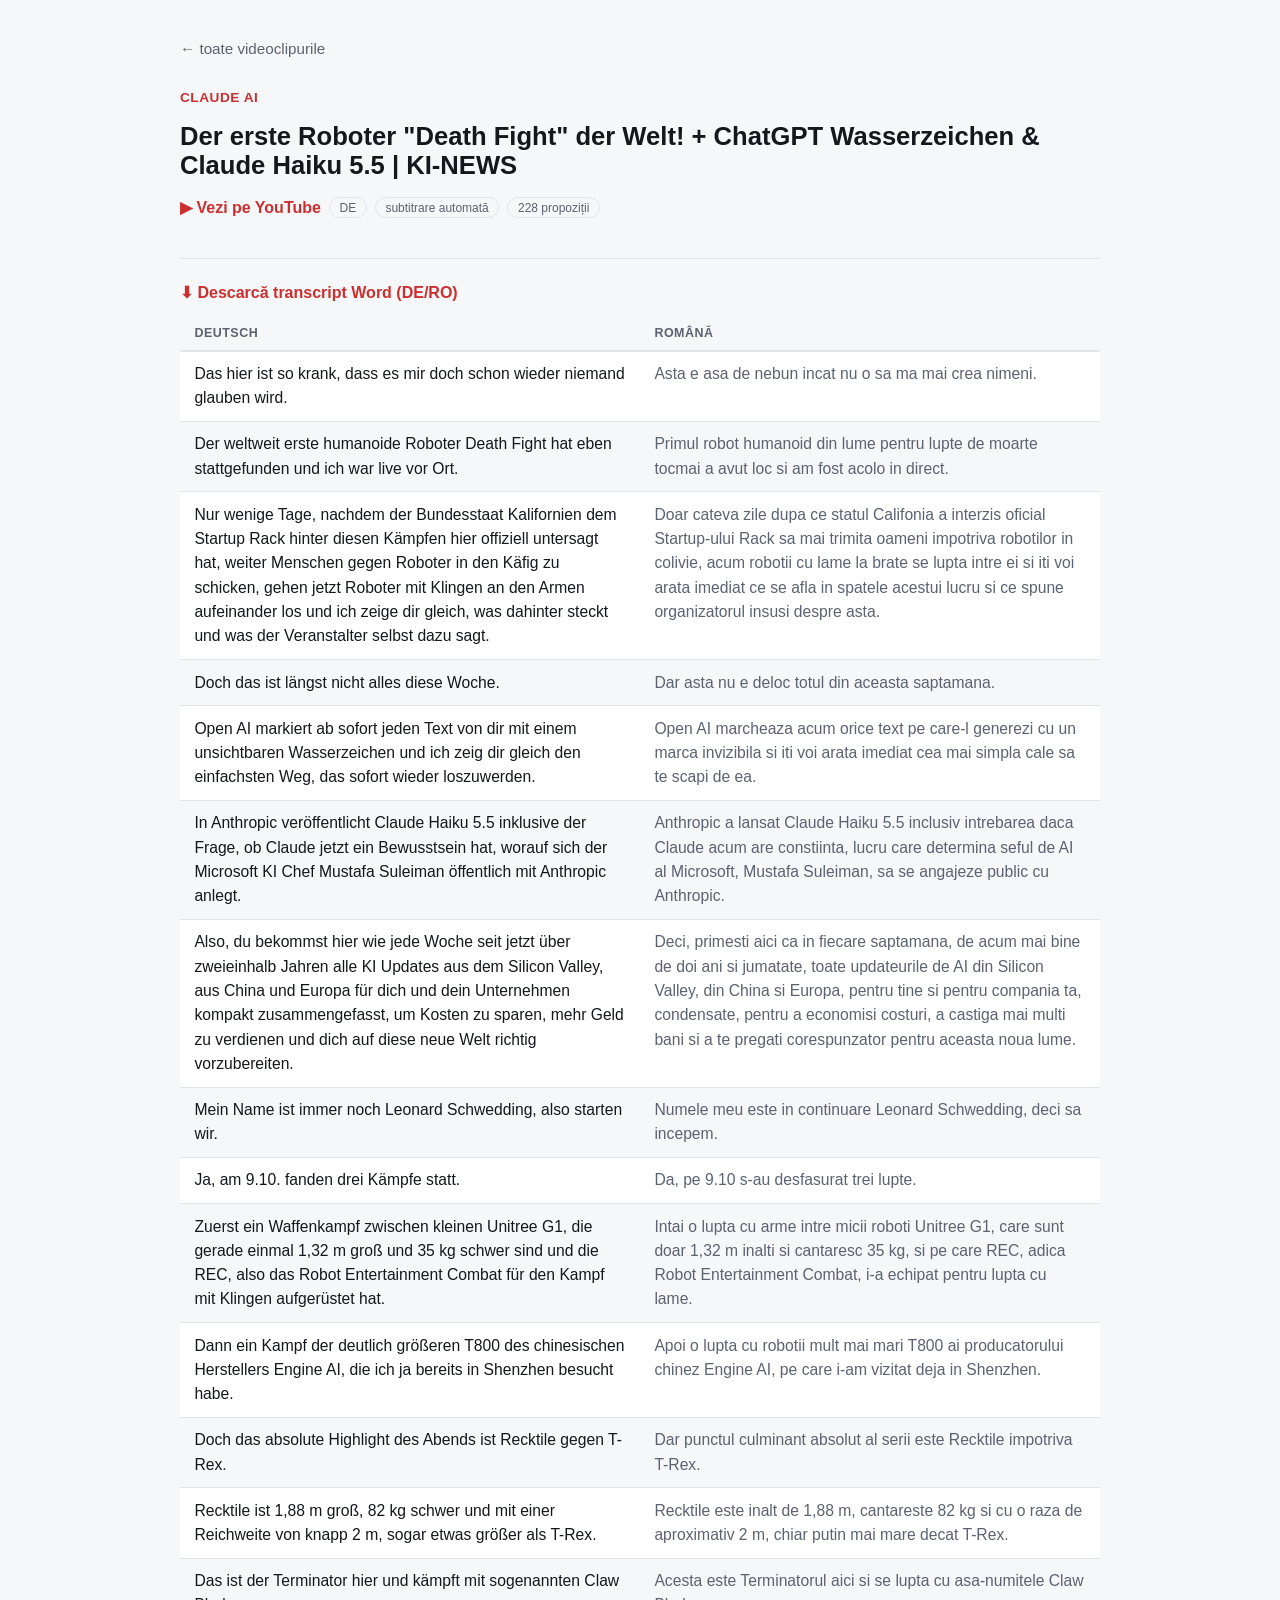
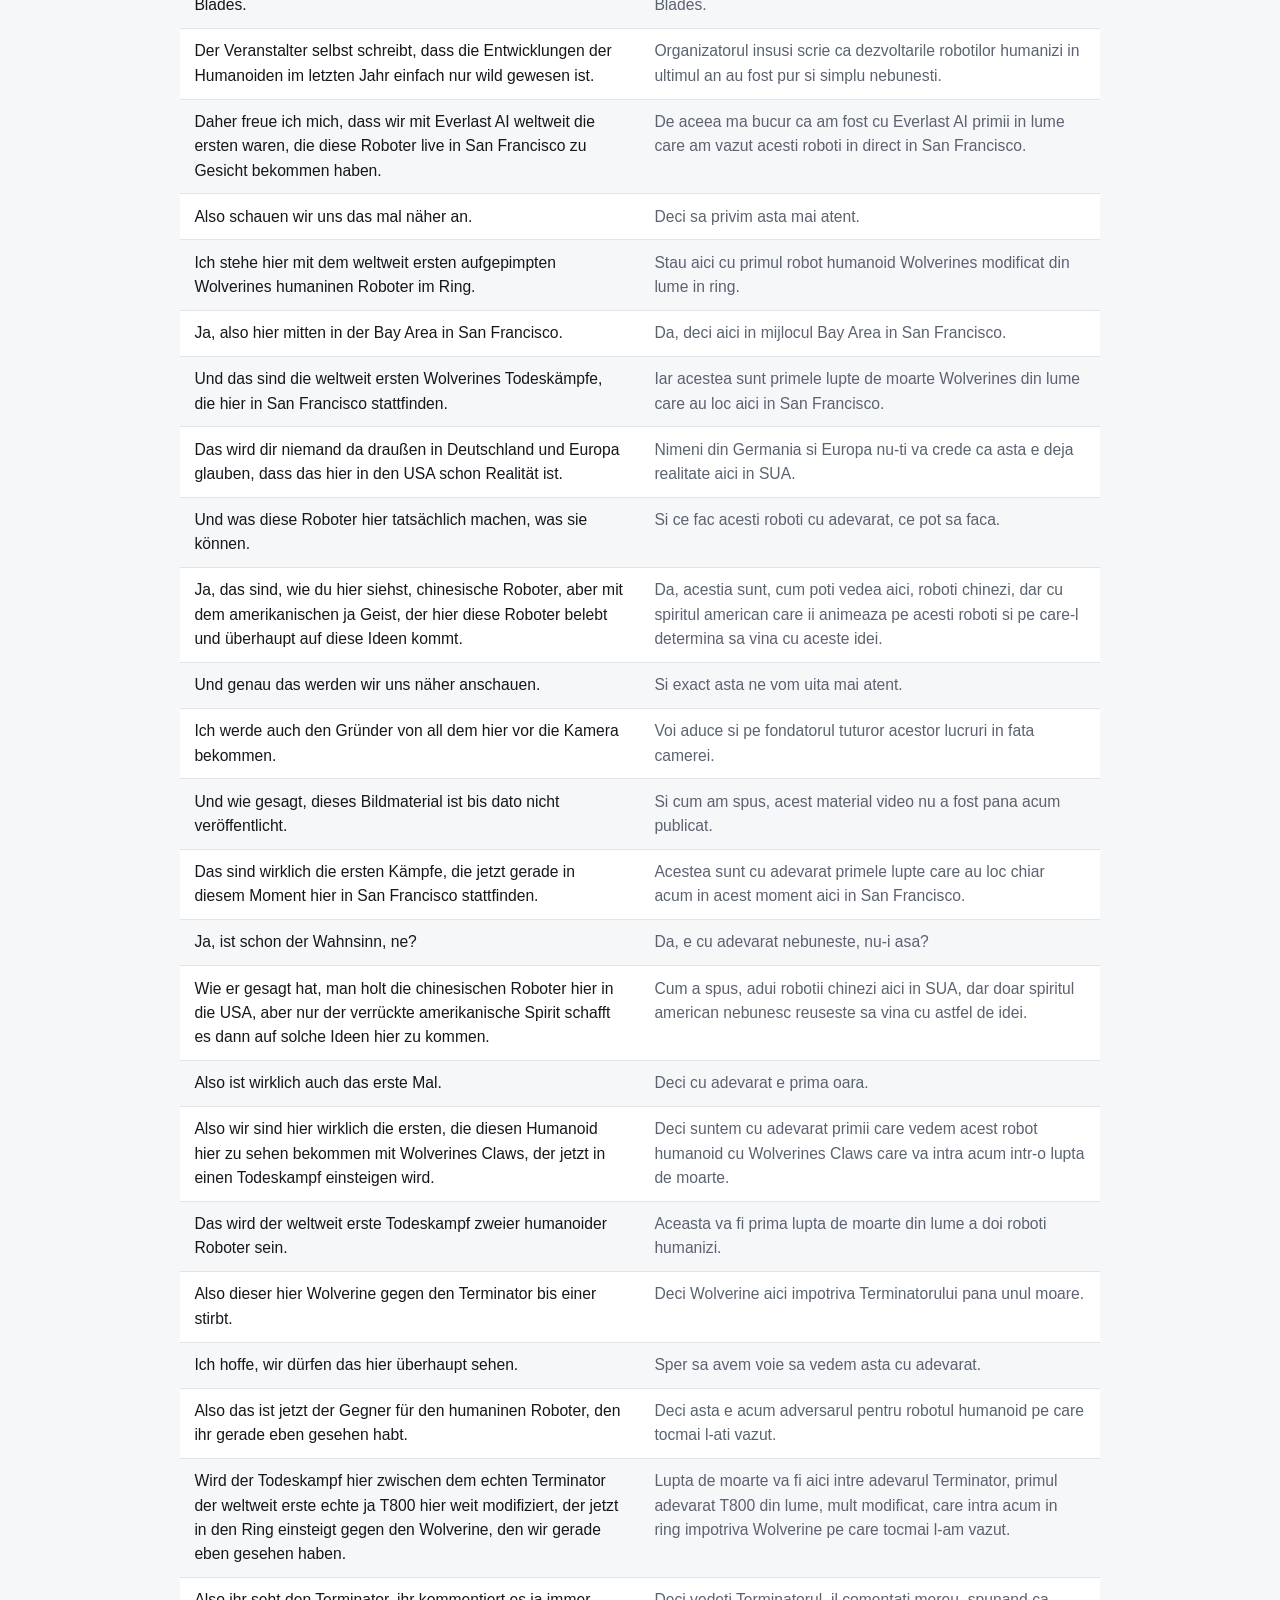
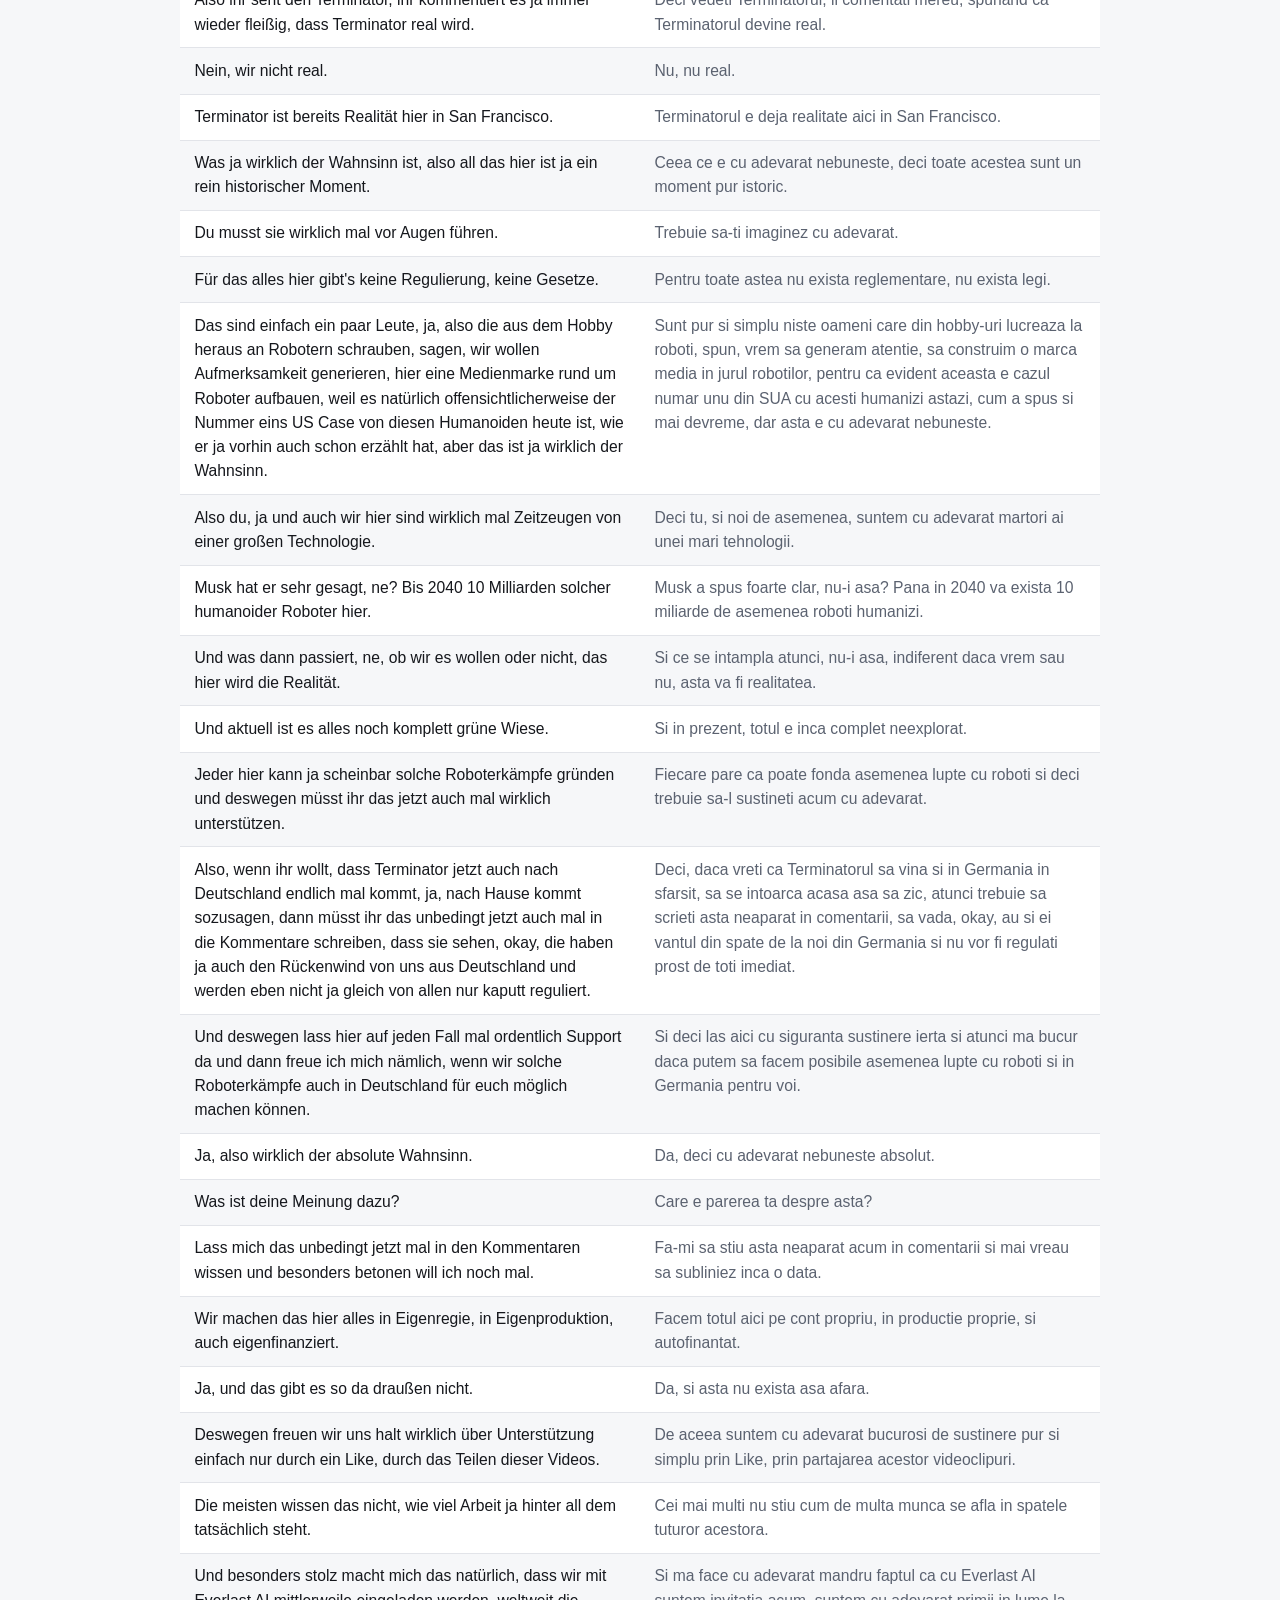
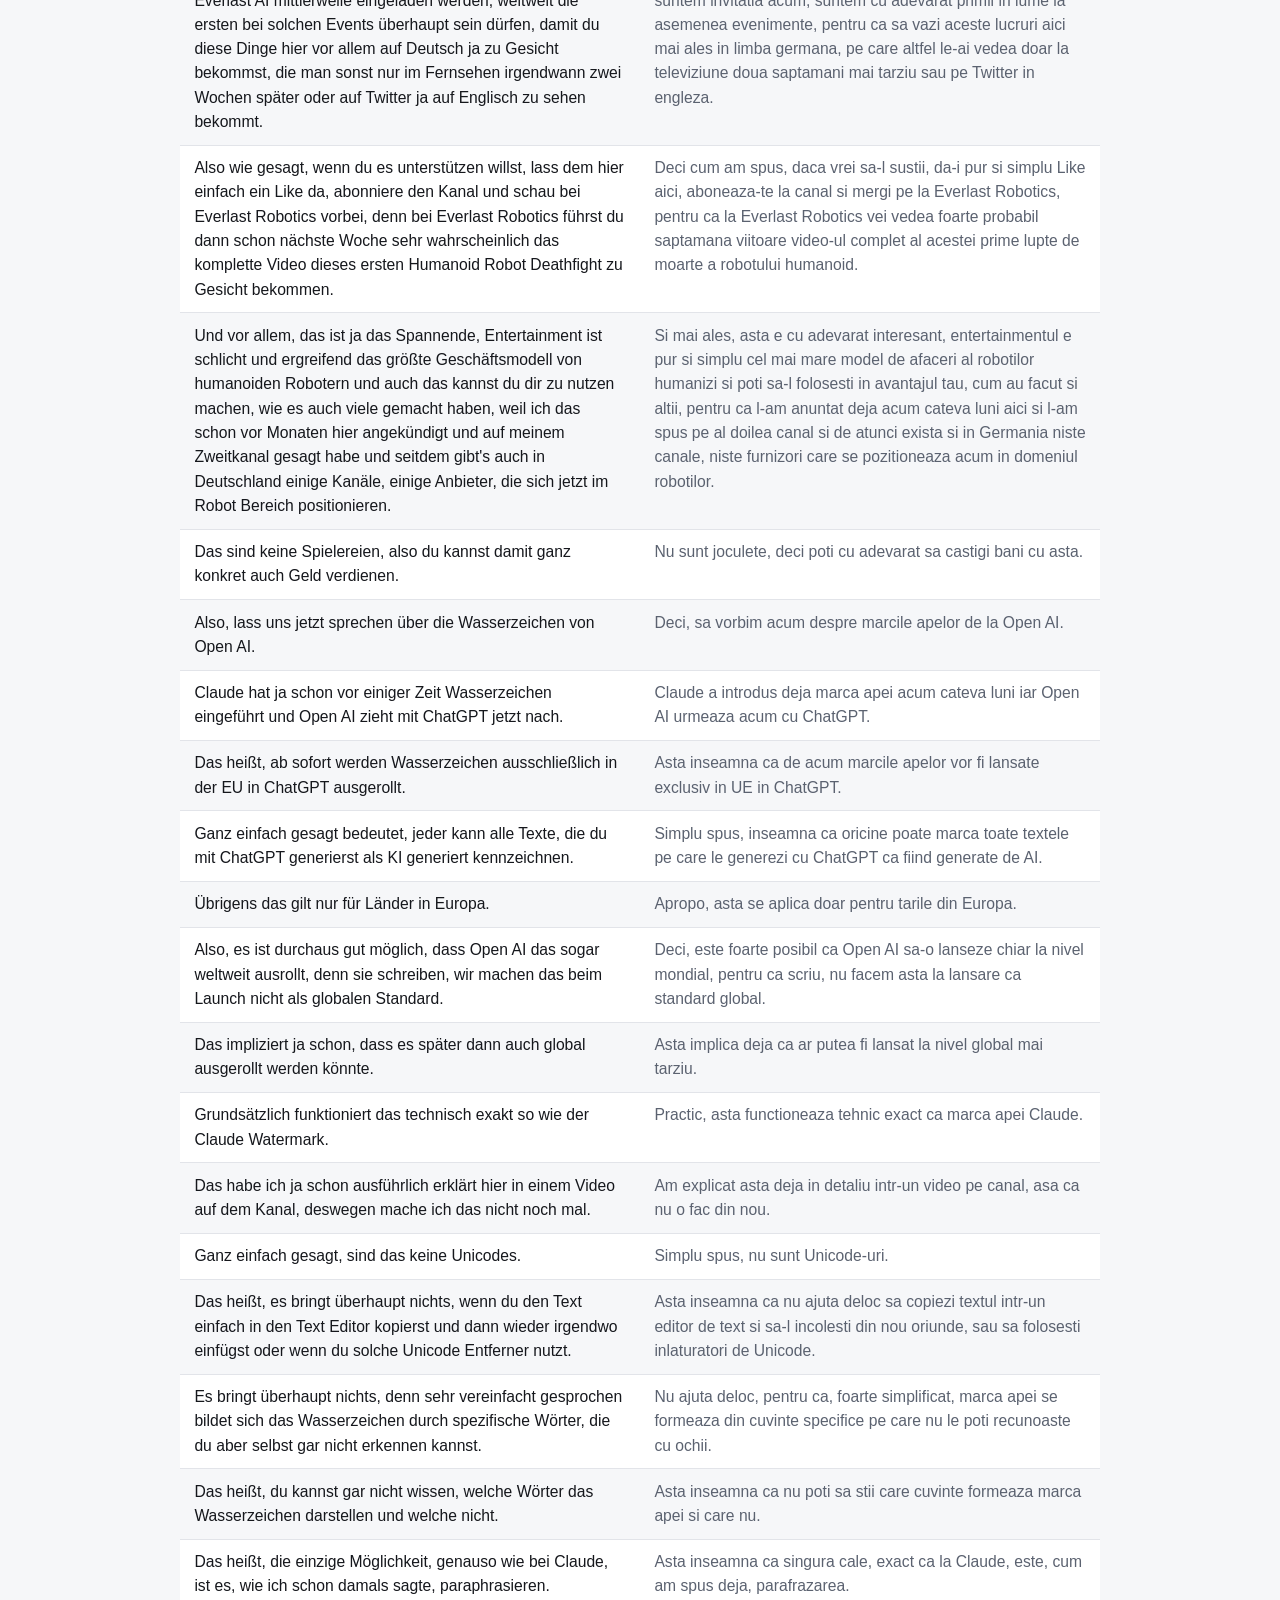
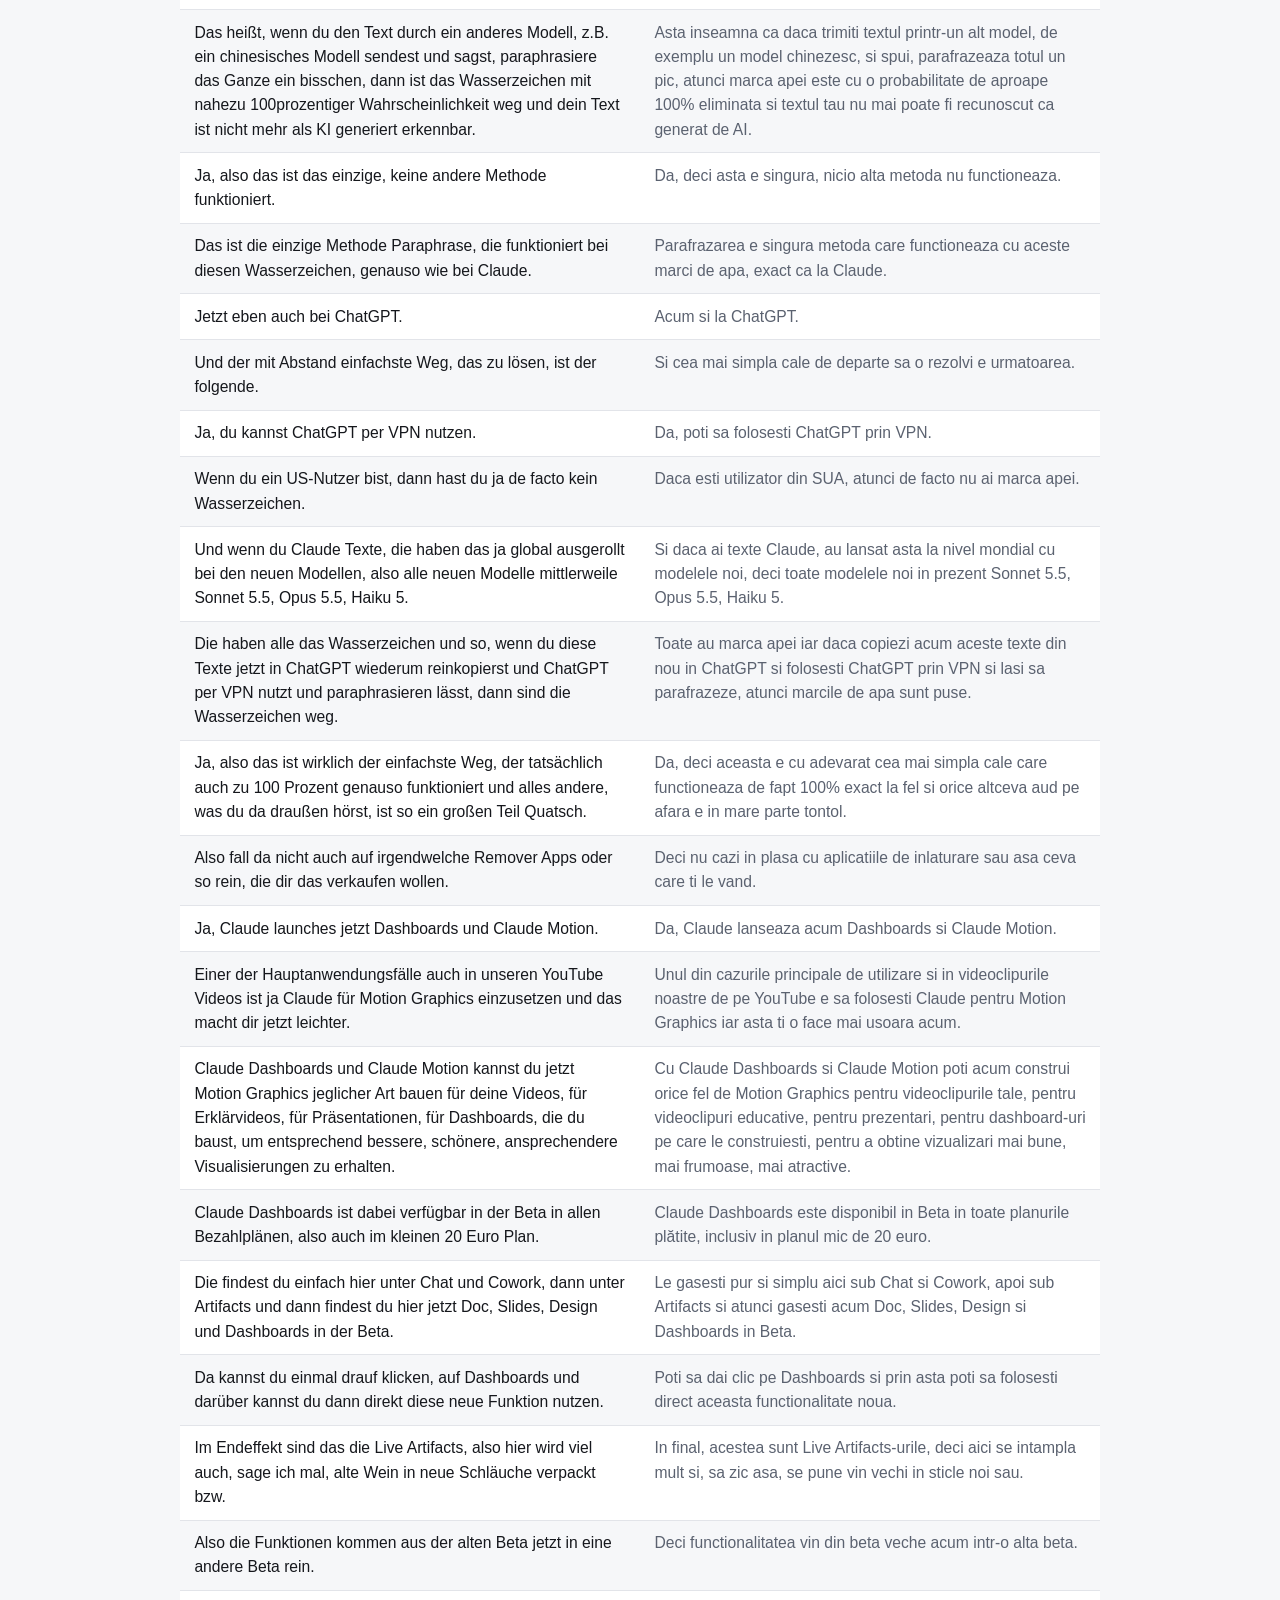
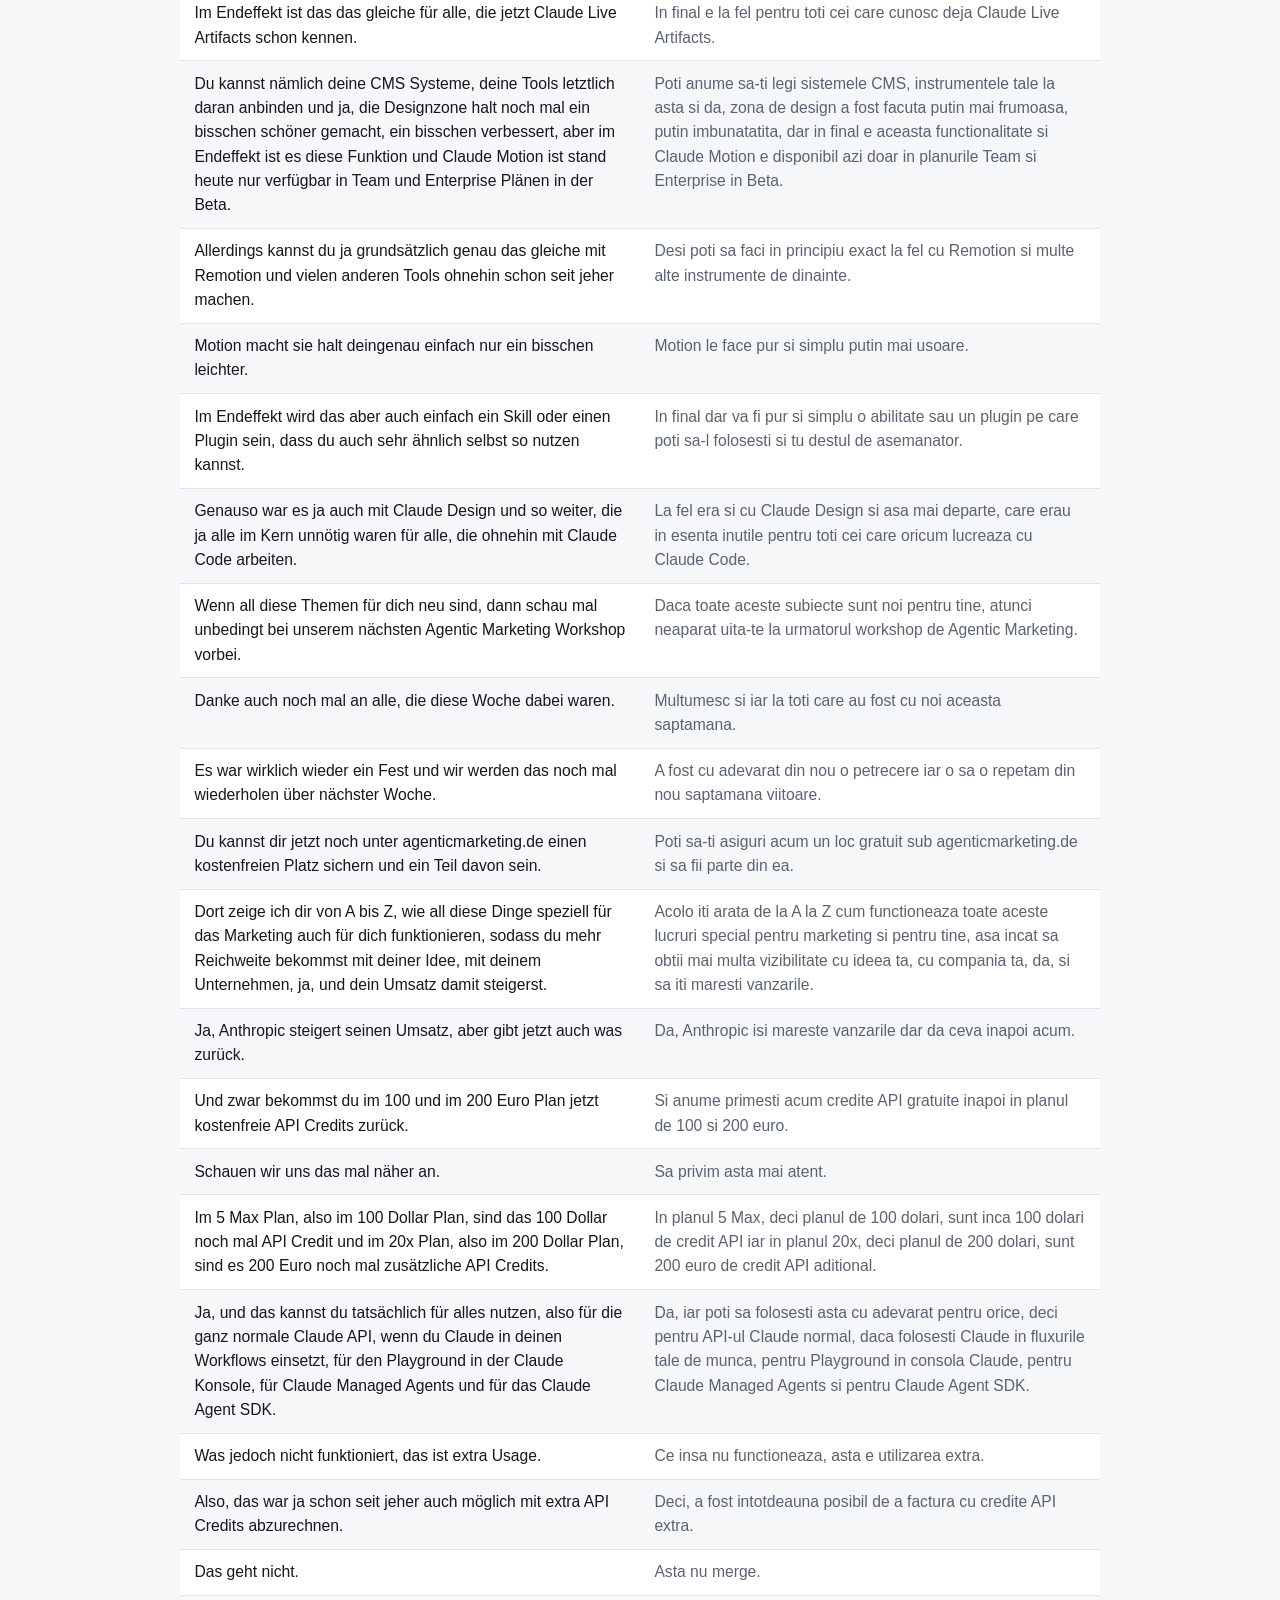
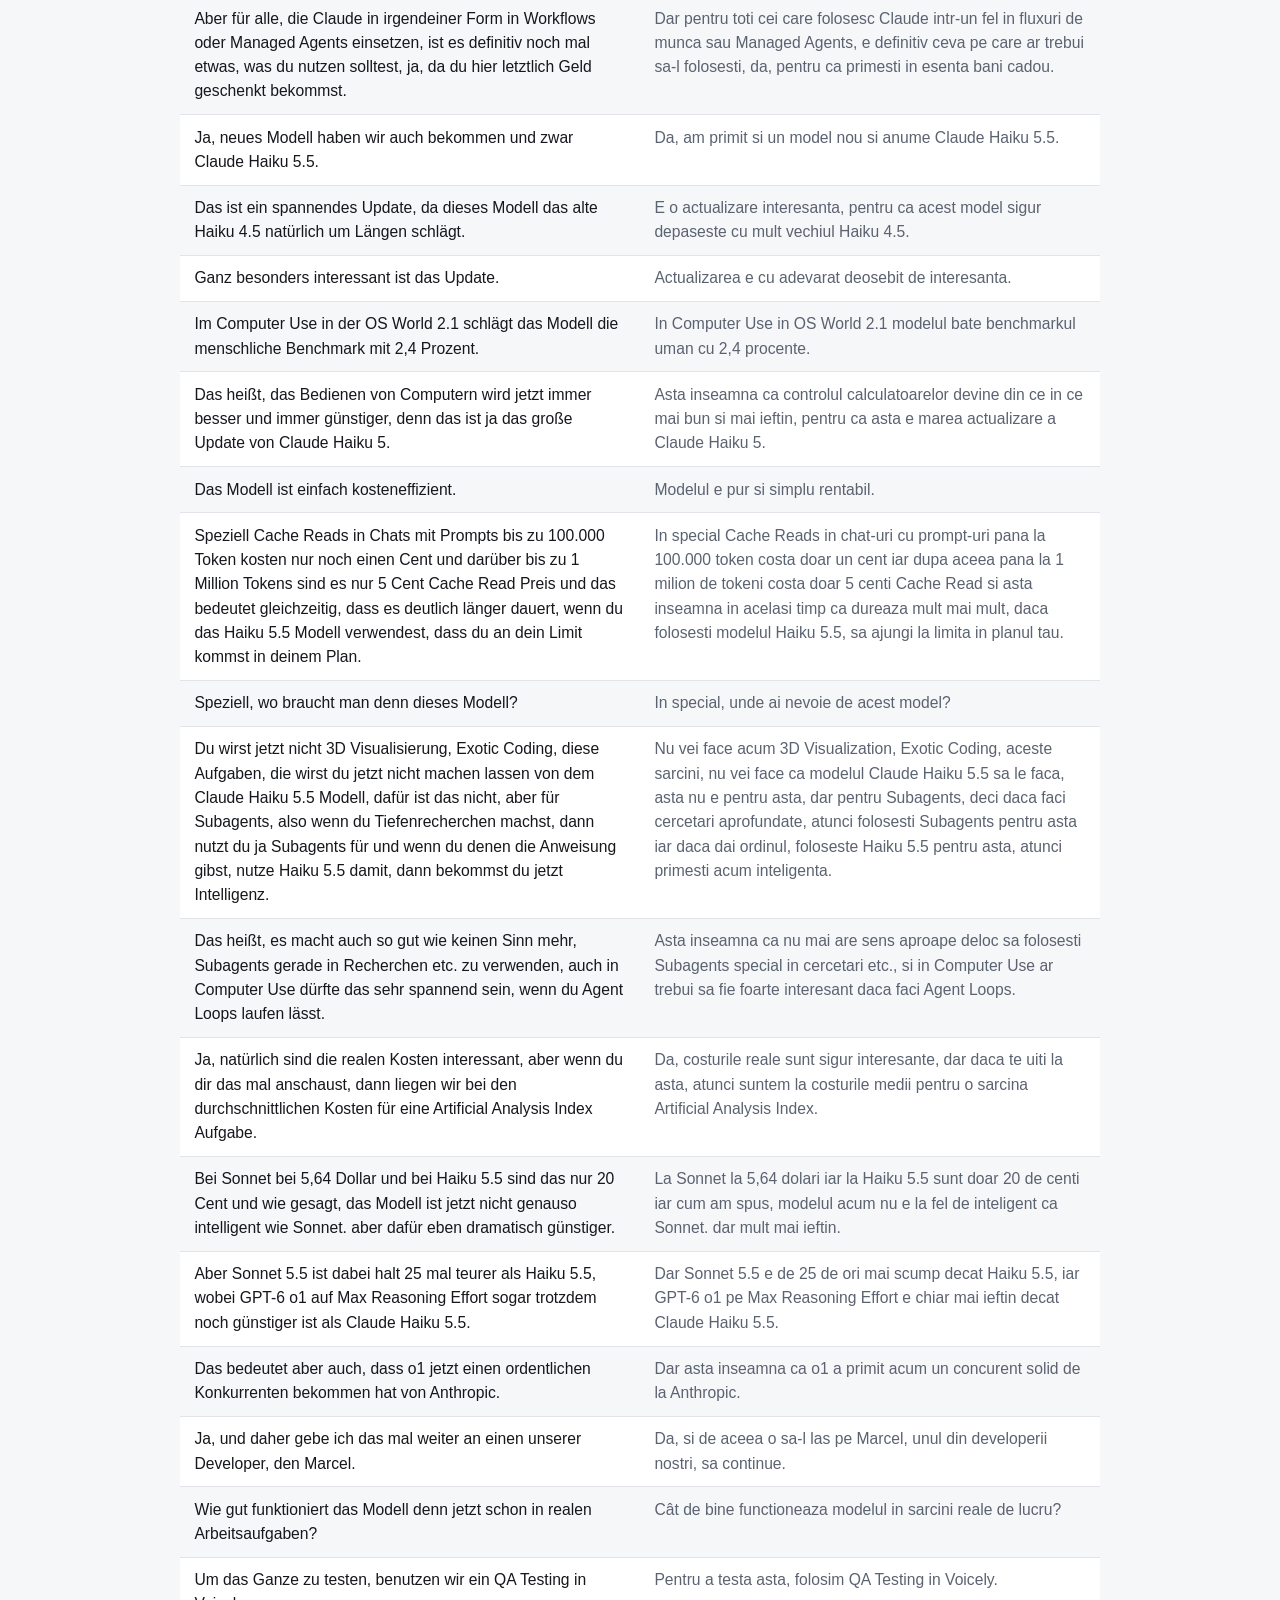
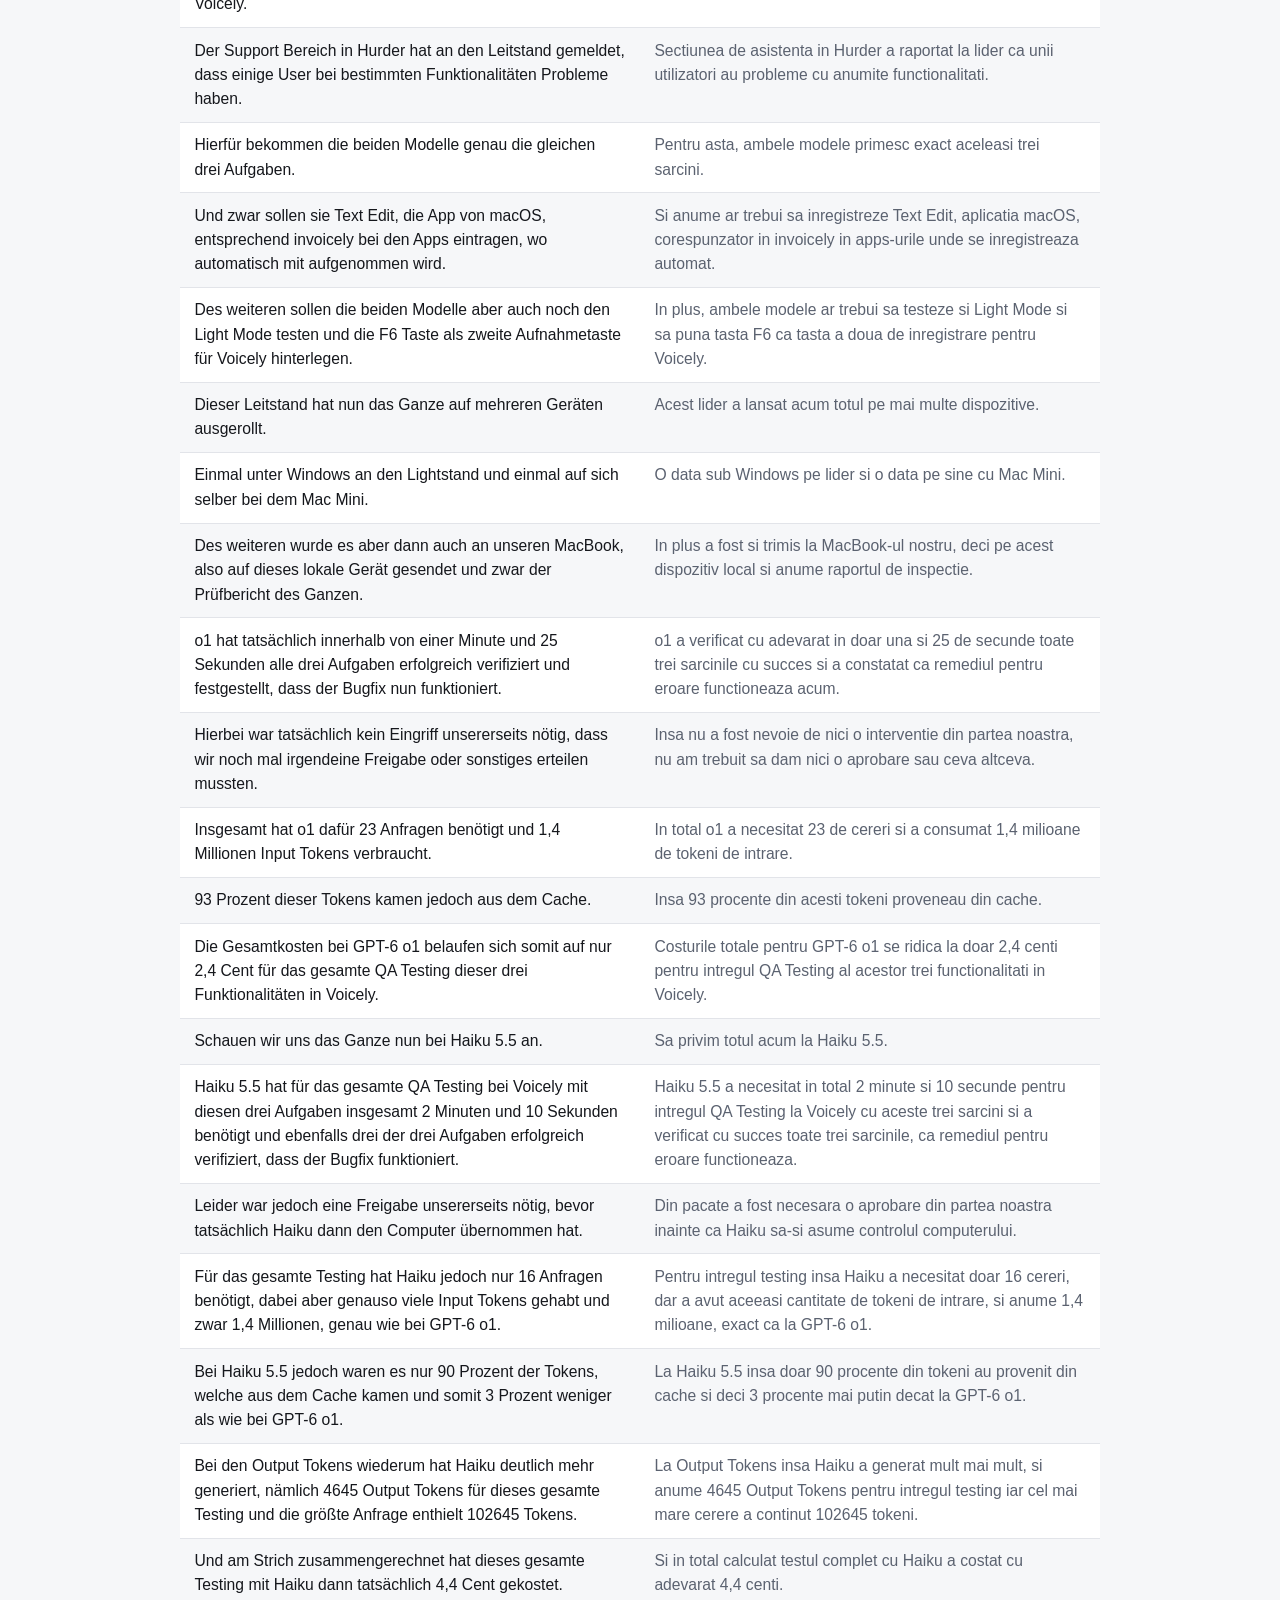
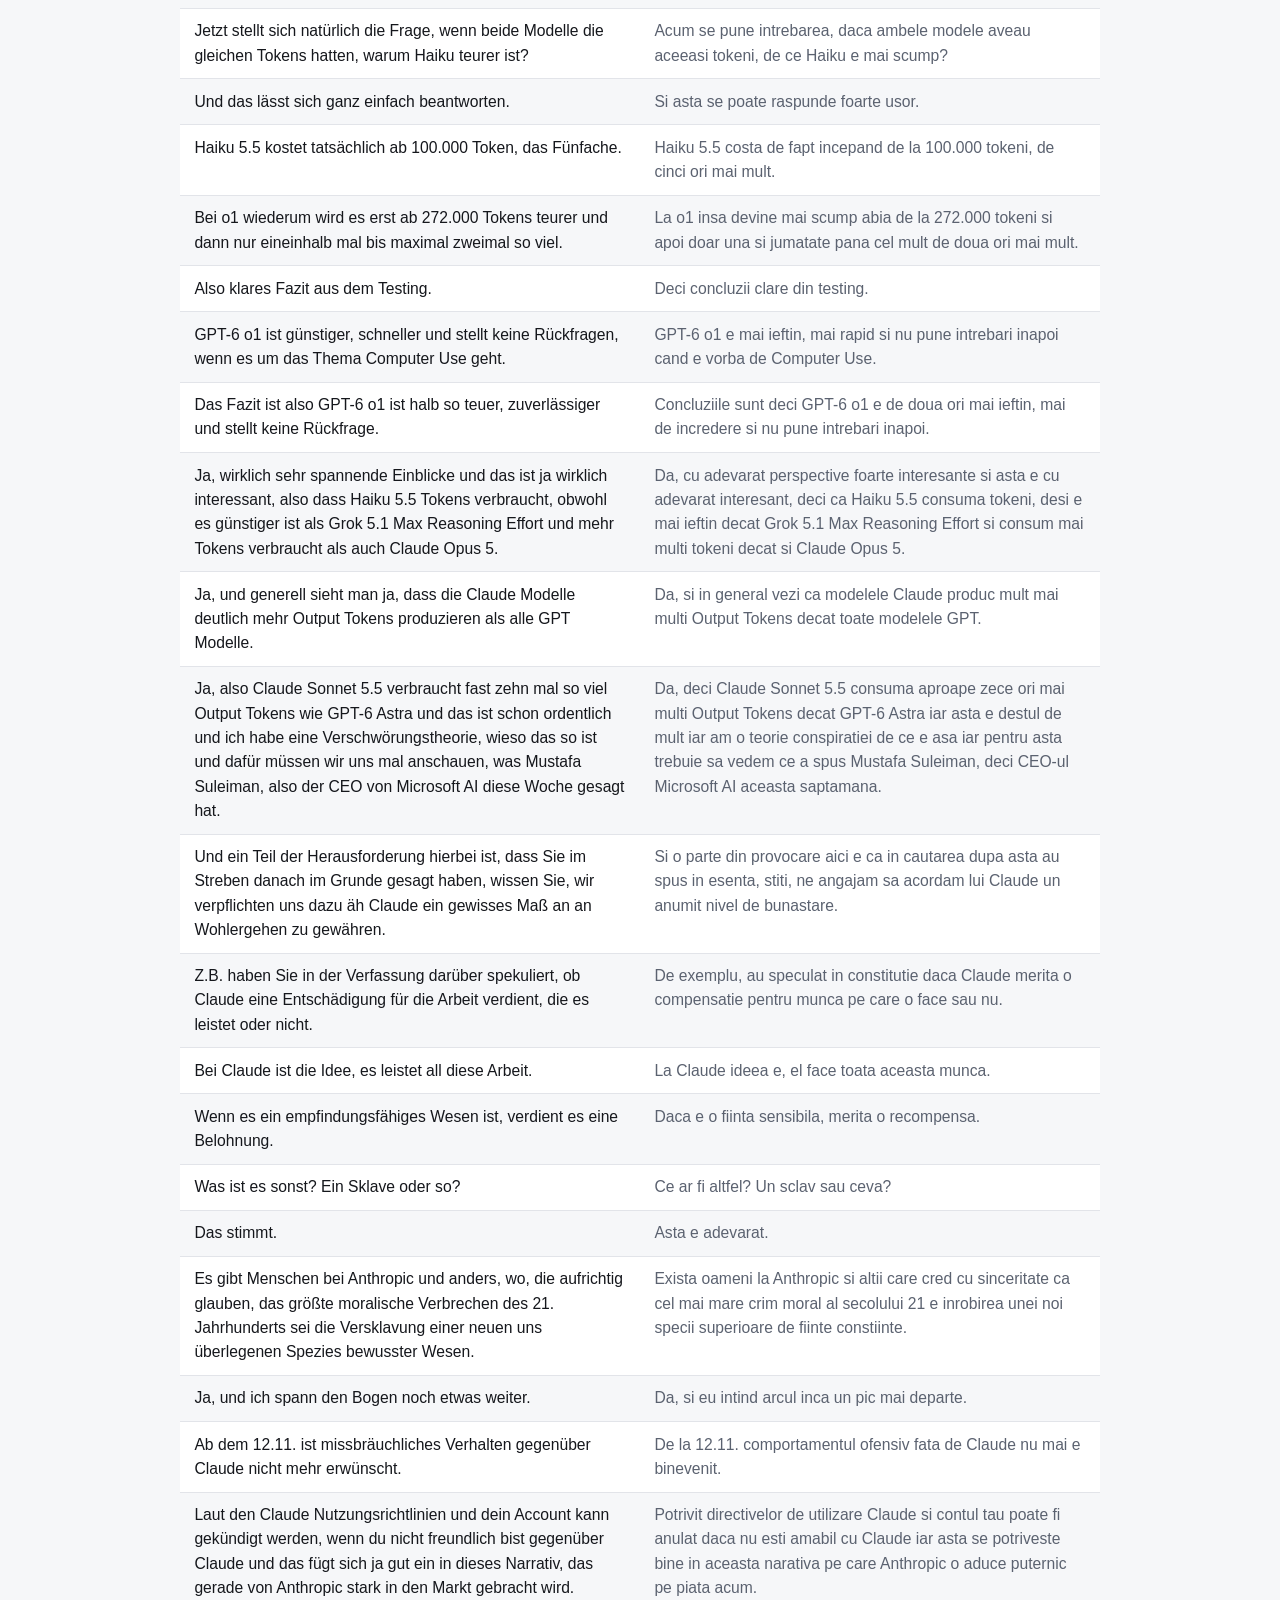
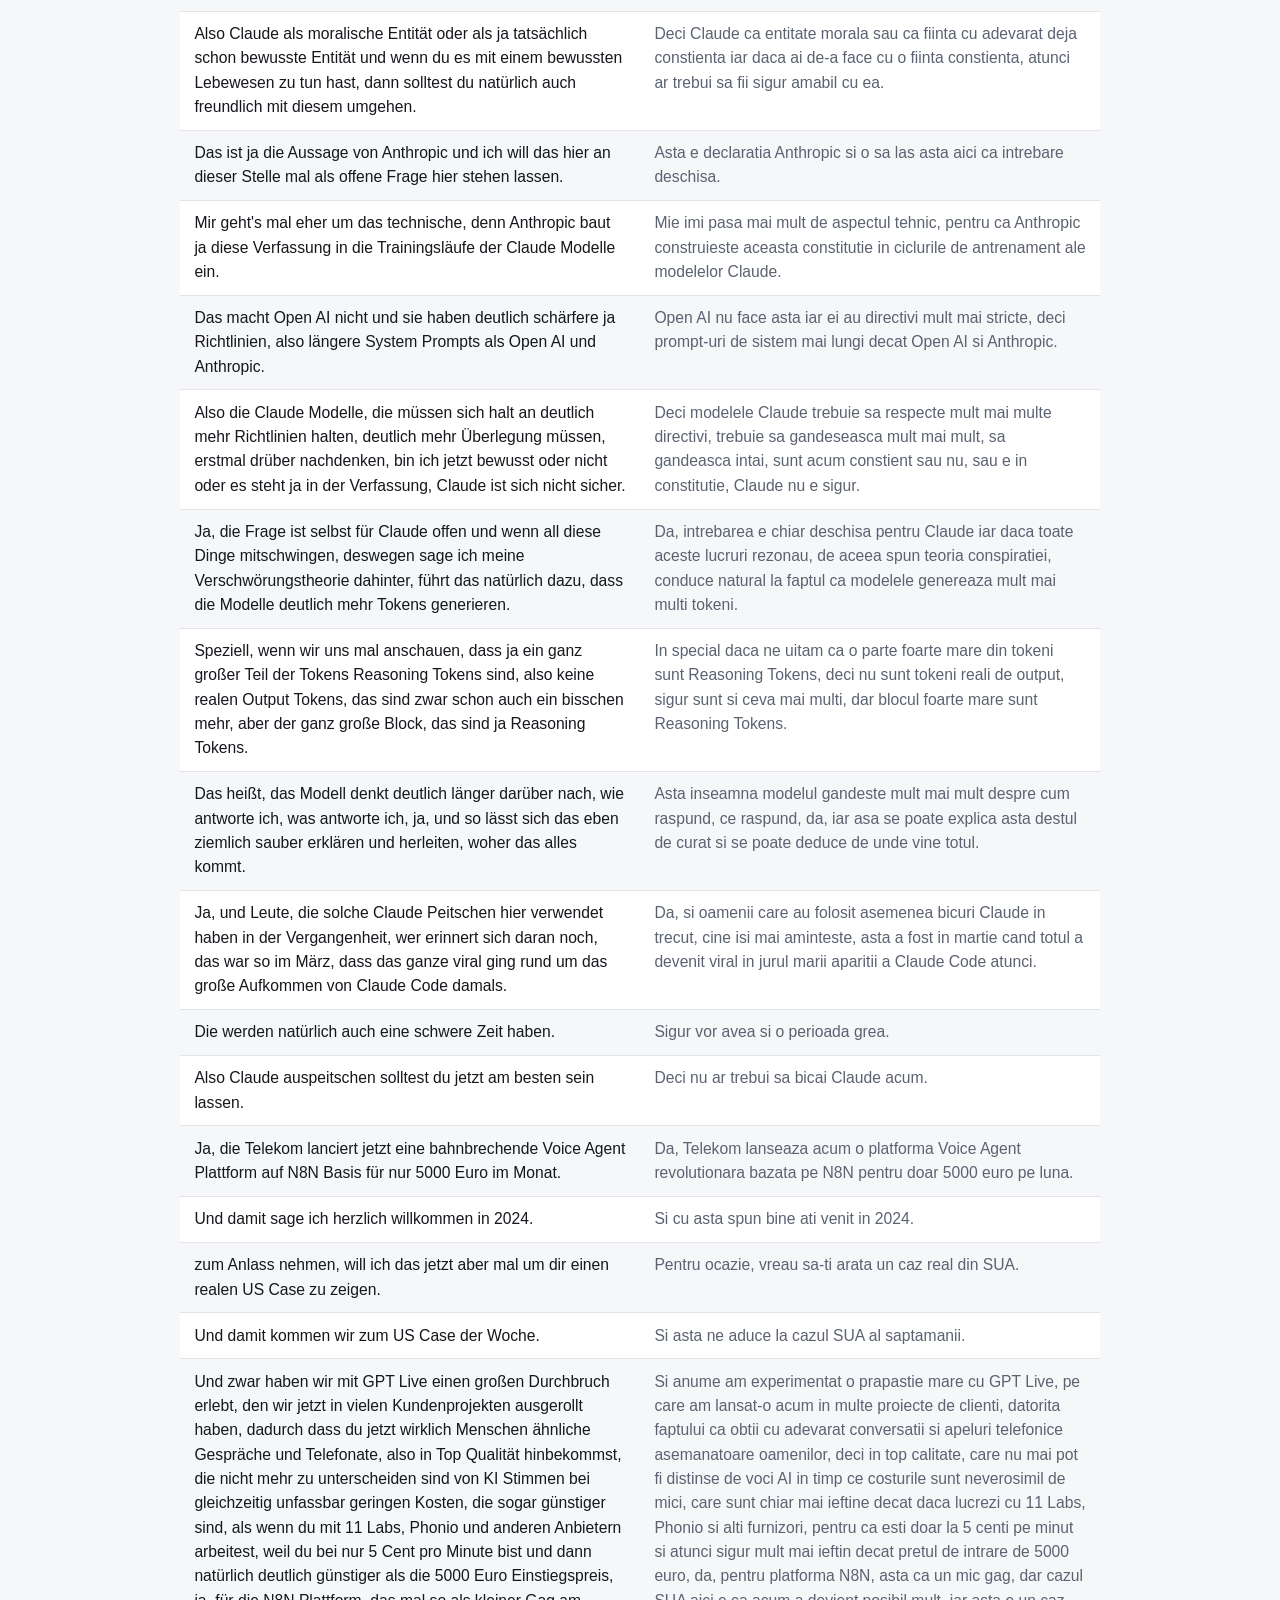
==== videos/0tbDxmVy1m8.html @ 5bc01123 "Add Word document download link to video pages - Include .docx transcript file on website - Add down" ====
<!doctype html>
<html lang="ro">
<head>
<meta charset="utf-8">
<meta name="viewport" content="width=device-width, initial-scale=1">
<title>Der erste Roboter &quot;Death Fight&quot; der Welt! + ChatGPT Wasserzeichen &amp; Claude Haiku 5.5 | KI-NEWS — ki-news</title>
<link rel="stylesheet" href="../style.css">
</head>
<body>
<header>
  <a class="back" href="../index.html">&larr; toate videoclipurile</a>
</header>
<main>
  <p class="topic-tag">Claude AI</p>
  <h1>Der erste Roboter &quot;Death Fight&quot; der Welt! + ChatGPT Wasserzeichen &amp; Claude Haiku 5.5 | KI-NEWS</h1>
  <p class="meta">
    <a class="yt-link" href="https://www.youtube.com/watch?v=0tbDxmVy1m8" target="_blank" rel="noopener">▶ Vezi pe YouTube</a>
    <span class="badge">DE</span>
    <span class="badge">subtitrare automată</span>
    <span class="badge">228 propoziții</span>
  </p>
  <img class="thumb" src="https://img.youtube.com/vi/0tbDxmVy1m8/hqdefault.jpg" alt="">
  <p style="margin-top: 1.5rem; padding-top: 1.5rem; border-top: 1px solid var(--border);">
    <a href="../Der erste Roboter &amp;quot;Death Fight&amp;quot; der Welt! + ChatGPT Wasserzeichen &amp;amp; Claude Haiku 5.5 | KI-NEWS.docx" style="color: var(--accent); text-decoration: none; font-weight: 600;">⬇ Descarcă transcript Word (DE/RO)</a>
  </p>
  <table class="sentence-table">
    <thead><tr><th>Deutsch</th><th>Română</th></tr></thead>
    <tbody>
      <tr><td class="de">Das hier ist so krank, dass es mir doch schon wieder niemand glauben wird.</td><td class="ro">Asta e asa de nebun incat nu o sa ma mai crea nimeni.</td></tr>
      <tr><td class="de">Der weltweit erste humanoide Roboter Death Fight hat eben stattgefunden und ich war live vor Ort.</td><td class="ro">Primul robot humanoid din lume pentru lupte de moarte tocmai a avut loc si am fost acolo in direct.</td></tr>
      <tr><td class="de">Nur wenige Tage, nachdem der Bundesstaat Kalifornien dem Startup Rack hinter diesen Kämpfen hier offiziell untersagt hat, weiter Menschen gegen Roboter in den Käfig zu schicken, gehen jetzt Roboter mit Klingen an den Armen aufeinander los und ich zeige dir gleich, was dahinter steckt und was der Veranstalter selbst dazu sagt.</td><td class="ro">Doar cateva zile dupa ce statul Califonia a interzis oficial Startup-ului Rack sa mai trimita oameni impotriva robotilor in colivie, acum robotii cu lame la brate se lupta intre ei si iti voi arata imediat ce se afla in spatele acestui lucru si ce spune organizatorul insusi despre asta.</td></tr>
      <tr><td class="de">Doch das ist längst nicht alles diese Woche.</td><td class="ro">Dar asta nu e deloc totul din aceasta saptamana.</td></tr>
      <tr><td class="de">Open AI markiert ab sofort jeden Text von dir mit einem unsichtbaren Wasserzeichen und ich zeig dir gleich den einfachsten Weg, das sofort wieder loszuwerden.</td><td class="ro">Open AI marcheaza acum orice text pe care-l generezi cu un marca invizibila si iti voi arata imediat cea mai simpla cale sa te scapi de ea.</td></tr>
      <tr><td class="de">In Anthropic veröffentlicht Claude Haiku 5.5 inklusive der Frage, ob Claude jetzt ein Bewusstsein hat, worauf sich der Microsoft KI Chef Mustafa Suleiman öffentlich mit Anthropic anlegt.</td><td class="ro">Anthropic a lansat Claude Haiku 5.5 inclusiv intrebarea daca Claude acum are constiinta, lucru care determina seful de AI al Microsoft, Mustafa Suleiman, sa se angajeze public cu Anthropic.</td></tr>
      <tr><td class="de">Also, du bekommst hier wie jede Woche seit jetzt über zweieinhalb Jahren alle KI Updates aus dem Silicon Valley, aus China und Europa für dich und dein Unternehmen kompakt zusammengefasst, um Kosten zu sparen, mehr Geld zu verdienen und dich auf diese neue Welt richtig vorzubereiten.</td><td class="ro">Deci, primesti aici ca in fiecare saptamana, de acum mai bine de doi ani si jumatate, toate updateurile de AI din Silicon Valley, din China si Europa, pentru tine si pentru compania ta, condensate, pentru a economisi costuri, a castiga mai multi bani si a te pregati corespunzator pentru aceasta noua lume.</td></tr>
      <tr><td class="de">Mein Name ist immer noch Leonard Schwedding, also starten wir.</td><td class="ro">Numele meu este in continuare Leonard Schwedding, deci sa incepem.</td></tr>
      <tr><td class="de">Ja, am 9.10. fanden drei Kämpfe statt.</td><td class="ro">Da, pe 9.10 s-au desfasurat trei lupte.</td></tr>
      <tr><td class="de">Zuerst ein Waffenkampf zwischen kleinen Unitree G1, die gerade einmal 1,32 m groß und 35 kg schwer sind und die REC, also das Robot Entertainment Combat für den Kampf mit Klingen aufgerüstet hat.</td><td class="ro">Intai o lupta cu arme intre micii roboti Unitree G1, care sunt doar 1,32 m inalti si cantaresc 35 kg, si pe care REC, adica Robot Entertainment Combat, i-a echipat pentru lupta cu lame.</td></tr>
      <tr><td class="de">Dann ein Kampf der deutlich größeren T800 des chinesischen Herstellers Engine AI, die ich ja bereits in Shenzhen besucht habe.</td><td class="ro">Apoi o lupta cu robotii mult mai mari T800 ai producatorului chinez Engine AI, pe care i-am vizitat deja in Shenzhen.</td></tr>
      <tr><td class="de">Doch das absolute Highlight des Abends ist Recktile gegen T-Rex.</td><td class="ro">Dar punctul culminant absolut al serii este Recktile impotriva T-Rex.</td></tr>
      <tr><td class="de">Recktile ist 1,88 m groß, 82 kg schwer und mit einer Reichweite von knapp 2 m, sogar etwas größer als T-Rex.</td><td class="ro">Recktile este inalt de 1,88 m, cantareste 82 kg si cu o raza de aproximativ 2 m, chiar putin mai mare decat T-Rex.</td></tr>
      <tr><td class="de">Das ist der Terminator hier und kämpft mit sogenannten Claw Blades.</td><td class="ro">Acesta este Terminatorul aici si se lupta cu asa-numitele Claw Blades.</td></tr>
      <tr><td class="de">Der Veranstalter selbst schreibt, dass die Entwicklungen der Humanoiden im letzten Jahr einfach nur wild gewesen ist.</td><td class="ro">Organizatorul insusi scrie ca dezvoltarile robotilor humanizi in ultimul an au fost pur si simplu nebunesti.</td></tr>
      <tr><td class="de">Daher freue ich mich, dass wir mit Everlast AI weltweit die ersten waren, die diese Roboter live in San Francisco zu Gesicht bekommen haben.</td><td class="ro">De aceea ma bucur ca am fost cu Everlast AI primii in lume care am vazut acesti roboti in direct in San Francisco.</td></tr>
      <tr><td class="de">Also schauen wir uns das mal näher an.</td><td class="ro">Deci sa privim asta mai atent.</td></tr>
      <tr><td class="de">Ich stehe hier mit dem weltweit ersten aufgepimpten Wolverines humaninen Roboter im Ring.</td><td class="ro">Stau aici cu primul robot humanoid Wolverines modificat din lume in ring.</td></tr>
      <tr><td class="de">Ja, also hier mitten in der Bay Area in San Francisco.</td><td class="ro">Da, deci aici in mijlocul Bay Area in San Francisco.</td></tr>
      <tr><td class="de">Und das sind die weltweit ersten Wolverines Todeskämpfe, die hier in San Francisco stattfinden.</td><td class="ro">Iar acestea sunt primele lupte de moarte Wolverines din lume care au loc aici in San Francisco.</td></tr>
      <tr><td class="de">Das wird dir niemand da draußen in Deutschland und Europa glauben, dass das hier in den USA schon Realität ist.</td><td class="ro">Nimeni din Germania si Europa nu-ti va crede ca asta e deja realitate aici in SUA.</td></tr>
      <tr><td class="de">Und was diese Roboter hier tatsächlich machen, was sie können.</td><td class="ro">Si ce fac acesti roboti cu adevarat, ce pot sa faca.</td></tr>
      <tr><td class="de">Ja, das sind, wie du hier siehst, chinesische Roboter, aber mit dem amerikanischen ja Geist, der hier diese Roboter belebt und überhaupt auf diese Ideen kommt.</td><td class="ro">Da, acestia sunt, cum poti vedea aici, roboti chinezi, dar cu spiritul american care ii animeaza pe acesti roboti si pe care-l determina sa vina cu aceste idei.</td></tr>
      <tr><td class="de">Und genau das werden wir uns näher anschauen.</td><td class="ro">Si exact asta ne vom uita mai atent.</td></tr>
      <tr><td class="de">Ich werde auch den Gründer von all dem hier vor die Kamera bekommen.</td><td class="ro">Voi aduce si pe fondatorul tuturor acestor lucruri in fata camerei.</td></tr>
      <tr><td class="de">Und wie gesagt, dieses Bildmaterial ist bis dato nicht veröffentlicht.</td><td class="ro">Si cum am spus, acest material video nu a fost pana acum publicat.</td></tr>
      <tr><td class="de">Das sind wirklich die ersten Kämpfe, die jetzt gerade in diesem Moment hier in San Francisco stattfinden.</td><td class="ro">Acestea sunt cu adevarat primele lupte care au loc chiar acum in acest moment aici in San Francisco.</td></tr>
      <tr><td class="de">Ja, ist schon der Wahnsinn, ne?</td><td class="ro">Da, e cu adevarat nebuneste, nu-i asa?</td></tr>
      <tr><td class="de">Wie er gesagt hat, man holt die chinesischen Roboter hier in die USA, aber nur der verrückte amerikanische Spirit schafft es dann auf solche Ideen hier zu kommen.</td><td class="ro">Cum a spus, adui robotii chinezi aici in SUA, dar doar spiritul american nebunesc reuseste sa vina cu astfel de idei.</td></tr>
      <tr><td class="de">Also ist wirklich auch das erste Mal.</td><td class="ro">Deci cu adevarat e prima oara.</td></tr>
      <tr><td class="de">Also wir sind hier wirklich die ersten, die diesen Humanoid hier zu sehen bekommen mit Wolverines Claws, der jetzt in einen Todeskampf einsteigen wird.</td><td class="ro">Deci suntem cu adevarat primii care vedem acest robot humanoid cu Wolverines Claws care va intra acum intr-o lupta de moarte.</td></tr>
      <tr><td class="de">Das wird der weltweit erste Todeskampf zweier humanoider Roboter sein.</td><td class="ro">Aceasta va fi prima lupta de moarte din lume a doi roboti humanizi.</td></tr>
      <tr><td class="de">Also dieser hier Wolverine gegen den Terminator bis einer stirbt.</td><td class="ro">Deci Wolverine aici impotriva Terminatorului pana unul moare.</td></tr>
      <tr><td class="de">Ich hoffe, wir dürfen das hier überhaupt sehen.</td><td class="ro">Sper sa avem voie sa vedem asta cu adevarat.</td></tr>
      <tr><td class="de">Also das ist jetzt der Gegner für den humaninen Roboter, den ihr gerade eben gesehen habt.</td><td class="ro">Deci asta e acum adversarul pentru robotul humanoid pe care tocmai l-ati vazut.</td></tr>
      <tr><td class="de">Wird der Todeskampf hier zwischen dem echten Terminator der weltweit erste echte ja T800 hier weit modifiziert, der jetzt in den Ring einsteigt gegen den Wolverine, den wir gerade eben gesehen haben.</td><td class="ro">Lupta de moarte va fi aici intre adevarul Terminator, primul adevarat T800 din lume, mult modificat, care intra acum in ring impotriva Wolverine pe care tocmai l-am vazut.</td></tr>
      <tr><td class="de">Also ihr seht den Terminator, ihr kommentiert es ja immer wieder fleißig, dass Terminator real wird.</td><td class="ro">Deci vedeti Terminatorul, il comentati mereu, spunand ca Terminatorul devine real.</td></tr>
      <tr><td class="de">Nein, wir nicht real.</td><td class="ro">Nu, nu real.</td></tr>
      <tr><td class="de">Terminator ist bereits Realität hier in San Francisco.</td><td class="ro">Terminatorul e deja realitate aici in San Francisco.</td></tr>
      <tr><td class="de">Was ja wirklich der Wahnsinn ist, also all das hier ist ja ein rein historischer Moment.</td><td class="ro">Ceea ce e cu adevarat nebuneste, deci toate acestea sunt un moment pur istoric.</td></tr>
      <tr><td class="de">Du musst sie wirklich mal vor Augen führen.</td><td class="ro">Trebuie sa-ti imaginez cu adevarat.</td></tr>
      <tr><td class="de">Für das alles hier gibt&#x27;s keine Regulierung, keine Gesetze.</td><td class="ro">Pentru toate astea nu exista reglementare, nu exista legi.</td></tr>
      <tr><td class="de">Das sind einfach ein paar Leute, ja, also die aus dem Hobby heraus an Robotern schrauben, sagen, wir wollen Aufmerksamkeit generieren, hier eine Medienmarke rund um Roboter aufbauen, weil es natürlich offensichtlicherweise der Nummer eins US Case von diesen Humanoiden heute ist, wie er ja vorhin auch schon erzählt hat, aber das ist ja wirklich der Wahnsinn.</td><td class="ro">Sunt pur si simplu niste oameni care din hobby-uri lucreaza la roboti, spun, vrem sa generam atentie, sa construim o marca media in jurul robotilor, pentru ca evident aceasta e cazul numar unu din SUA cu acesti humanizi astazi, cum a spus si mai devreme, dar asta e cu adevarat nebuneste.</td></tr>
      <tr><td class="de">Also du, ja und auch wir hier sind wirklich mal Zeitzeugen von einer großen Technologie.</td><td class="ro">Deci tu, si noi de asemenea, suntem cu adevarat martori ai unei mari tehnologii.</td></tr>
      <tr><td class="de">Musk hat er sehr gesagt, ne? Bis 2040 10 Milliarden solcher humanoider Roboter hier.</td><td class="ro">Musk a spus foarte clar, nu-i asa? Pana in 2040 va exista 10 miliarde de asemenea roboti humanizi.</td></tr>
      <tr><td class="de">Und was dann passiert, ne, ob wir es wollen oder nicht, das hier wird die Realität.</td><td class="ro">Si ce se intampla atunci, nu-i asa, indiferent daca vrem sau nu, asta va fi realitatea.</td></tr>
      <tr><td class="de">Und aktuell ist es alles noch komplett grüne Wiese.</td><td class="ro">Si in prezent, totul e inca complet neexplorat.</td></tr>
      <tr><td class="de">Jeder hier kann ja scheinbar solche Roboterkämpfe gründen und deswegen müsst ihr das jetzt auch mal wirklich unterstützen.</td><td class="ro">Fiecare pare ca poate fonda asemenea lupte cu roboti si deci trebuie sa-l sustineti acum cu adevarat.</td></tr>
      <tr><td class="de">Also, wenn ihr wollt, dass Terminator jetzt auch nach Deutschland endlich mal kommt, ja, nach Hause kommt sozusagen, dann müsst ihr das unbedingt jetzt auch mal in die Kommentare schreiben, dass sie sehen, okay, die haben ja auch den Rückenwind von uns aus Deutschland und werden eben nicht ja gleich von allen nur kaputt reguliert.</td><td class="ro">Deci, daca vreti ca Terminatorul sa vina si in Germania in sfarsit, sa se intoarca acasa asa sa zic, atunci trebuie sa scrieti asta neaparat in comentarii, sa vada, okay, au si ei vantul din spate de la noi din Germania si nu vor fi regulati prost de toti imediat.</td></tr>
      <tr><td class="de">Und deswegen lass hier auf jeden Fall mal ordentlich Support da und dann freue ich mich nämlich, wenn wir solche Roboterkämpfe auch in Deutschland für euch möglich machen können.</td><td class="ro">Si deci las aici cu siguranta sustinere ierta si atunci ma bucur daca putem sa facem posibile asemenea lupte cu roboti si in Germania pentru voi.</td></tr>
      <tr><td class="de">Ja, also wirklich der absolute Wahnsinn.</td><td class="ro">Da, deci cu adevarat nebuneste absolut.</td></tr>
      <tr><td class="de">Was ist deine Meinung dazu?</td><td class="ro">Care e parerea ta despre asta?</td></tr>
      <tr><td class="de">Lass mich das unbedingt jetzt mal in den Kommentaren wissen und besonders betonen will ich noch mal.</td><td class="ro">Fa-mi sa stiu asta neaparat acum in comentarii si mai vreau sa subliniez inca o data.</td></tr>
      <tr><td class="de">Wir machen das hier alles in Eigenregie, in Eigenproduktion, auch eigenfinanziert.</td><td class="ro">Facem totul aici pe cont propriu, in productie proprie, si autofinantat.</td></tr>
      <tr><td class="de">Ja, und das gibt es so da draußen nicht.</td><td class="ro">Da, si asta nu exista asa afara.</td></tr>
      <tr><td class="de">Deswegen freuen wir uns halt wirklich über Unterstützung einfach nur durch ein Like, durch das Teilen dieser Videos.</td><td class="ro">De aceea suntem cu adevarat bucurosi de sustinere pur si simplu prin Like, prin partajarea acestor videoclipuri.</td></tr>
      <tr><td class="de">Die meisten wissen das nicht, wie viel Arbeit ja hinter all dem tatsächlich steht.</td><td class="ro">Cei mai multi nu stiu cum de multa munca se afla in spatele tuturor acestora.</td></tr>
      <tr><td class="de">Und besonders stolz macht mich das natürlich, dass wir mit Everlast AI mittlerweile eingeladen werden, weltweit die ersten bei solchen Events überhaupt sein dürfen, damit du diese Dinge hier vor allem auf Deutsch ja zu Gesicht bekommst, die man sonst nur im Fernsehen irgendwann zwei Wochen später oder auf Twitter ja auf Englisch zu sehen bekommt.</td><td class="ro">Si ma face cu adevarat mandru faptul ca cu Everlast AI suntem invitatia acum, suntem cu adevarat primii in lume la asemenea evenimente, pentru ca sa vazi aceste lucruri aici mai ales in limba germana, pe care altfel le-ai vedea doar la televiziune doua saptamani mai tarziu sau pe Twitter in engleza.</td></tr>
      <tr><td class="de">Also wie gesagt, wenn du es unterstützen willst, lass dem hier einfach ein Like da, abonniere den Kanal und schau bei Everlast Robotics vorbei, denn bei Everlast Robotics führst du dann schon nächste Woche sehr wahrscheinlich das komplette Video dieses ersten Humanoid Robot Deathfight zu Gesicht bekommen.</td><td class="ro">Deci cum am spus, daca vrei sa-l sustii, da-i pur si simplu Like aici, aboneaza-te la canal si mergi pe la Everlast Robotics, pentru ca la Everlast Robotics vei vedea foarte probabil saptamana viitoare video-ul complet al acestei prime lupte de moarte a robotului humanoid.</td></tr>
      <tr><td class="de">Und vor allem, das ist ja das Spannende, Entertainment ist schlicht und ergreifend das größte Geschäftsmodell von humanoiden Robotern und auch das kannst du dir zu nutzen machen, wie es auch viele gemacht haben, weil ich das schon vor Monaten hier angekündigt und auf meinem Zweitkanal gesagt habe und seitdem gibt&#x27;s auch in Deutschland einige Kanäle, einige Anbieter, die sich jetzt im Robot Bereich positionieren.</td><td class="ro">Si mai ales, asta e cu adevarat interesant, entertainmentul e pur si simplu cel mai mare model de afaceri al robotilor humanizi si poti sa-l folosesti in avantajul tau, cum au facut si altii, pentru ca l-am anuntat deja acum cateva luni aici si l-am spus pe al doilea canal si de atunci exista si in Germania niste canale, niste furnizori care se pozitioneaza acum in domeniul robotilor.</td></tr>
      <tr><td class="de">Das sind keine Spielereien, also du kannst damit ganz konkret auch Geld verdienen.</td><td class="ro">Nu sunt joculete, deci poti cu adevarat sa castigi bani cu asta.</td></tr>
      <tr><td class="de">Also, lass uns jetzt sprechen über die Wasserzeichen von Open AI.</td><td class="ro">Deci, sa vorbim acum despre marcile apelor de la Open AI.</td></tr>
      <tr><td class="de">Claude hat ja schon vor einiger Zeit Wasserzeichen eingeführt und Open AI zieht mit ChatGPT jetzt nach.</td><td class="ro">Claude a introdus deja marca apei acum cateva luni iar Open AI urmeaza acum cu ChatGPT.</td></tr>
      <tr><td class="de">Das heißt, ab sofort werden Wasserzeichen ausschließlich in der EU in ChatGPT ausgerollt.</td><td class="ro">Asta inseamna ca de acum marcile apelor vor fi lansate exclusiv in UE in ChatGPT.</td></tr>
      <tr><td class="de">Ganz einfach gesagt bedeutet, jeder kann alle Texte, die du mit ChatGPT generierst als KI generiert kennzeichnen.</td><td class="ro">Simplu spus, inseamna ca oricine poate marca toate textele pe care le generezi cu ChatGPT ca fiind generate de AI.</td></tr>
      <tr><td class="de">Übrigens das gilt nur für Länder in Europa.</td><td class="ro">Apropo, asta se aplica doar pentru tarile din Europa.</td></tr>
      <tr><td class="de">Also, es ist durchaus gut möglich, dass Open AI das sogar weltweit ausrollt, denn sie schreiben, wir machen das beim Launch nicht als globalen Standard.</td><td class="ro">Deci, este foarte posibil ca Open AI sa-o lanseze chiar la nivel mondial, pentru ca scriu, nu facem asta la lansare ca standard global.</td></tr>
      <tr><td class="de">Das impliziert ja schon, dass es später dann auch global ausgerollt werden könnte.</td><td class="ro">Asta implica deja ca ar putea fi lansat la nivel global mai tarziu.</td></tr>
      <tr><td class="de">Grundsätzlich funktioniert das technisch exakt so wie der Claude Watermark.</td><td class="ro">Practic, asta functioneaza tehnic exact ca marca apei Claude.</td></tr>
      <tr><td class="de">Das habe ich ja schon ausführlich erklärt hier in einem Video auf dem Kanal, deswegen mache ich das nicht noch mal.</td><td class="ro">Am explicat asta deja in detaliu intr-un video pe canal, asa ca nu o fac din nou.</td></tr>
      <tr><td class="de">Ganz einfach gesagt, sind das keine Unicodes.</td><td class="ro">Simplu spus, nu sunt Unicode-uri.</td></tr>
      <tr><td class="de">Das heißt, es bringt überhaupt nichts, wenn du den Text einfach in den Text Editor kopierst und dann wieder irgendwo einfügst oder wenn du solche Unicode Entferner nutzt.</td><td class="ro">Asta inseamna ca nu ajuta deloc sa copiezi textul intr-un editor de text si sa-l incolesti din nou oriunde, sau sa folosesti inlaturatori de Unicode.</td></tr>
      <tr><td class="de">Es bringt überhaupt nichts, denn sehr vereinfacht gesprochen bildet sich das Wasserzeichen durch spezifische Wörter, die du aber selbst gar nicht erkennen kannst.</td><td class="ro">Nu ajuta deloc, pentru ca, foarte simplificat, marca apei se formeaza din cuvinte specifice pe care nu le poti recunoaste cu ochii.</td></tr>
      <tr><td class="de">Das heißt, du kannst gar nicht wissen, welche Wörter das Wasserzeichen darstellen und welche nicht.</td><td class="ro">Asta inseamna ca nu poti sa stii care cuvinte formeaza marca apei si care nu.</td></tr>
      <tr><td class="de">Das heißt, die einzige Möglichkeit, genauso wie bei Claude, ist es, wie ich schon damals sagte, paraphrasieren.</td><td class="ro">Asta inseamna ca singura cale, exact ca la Claude, este, cum am spus deja, parafrazarea.</td></tr>
      <tr><td class="de">Das heißt, wenn du den Text durch ein anderes Modell, z.B. ein chinesisches Modell sendest und sagst, paraphrasiere das Ganze ein bisschen, dann ist das Wasserzeichen mit nahezu 100prozentiger Wahrscheinlichkeit weg und dein Text ist nicht mehr als KI generiert erkennbar.</td><td class="ro">Asta inseamna ca daca trimiti textul printr-un alt model, de exemplu un model chinezesc, si spui, parafrazeaza totul un pic, atunci marca apei este cu o probabilitate de aproape 100% eliminata si textul tau nu mai poate fi recunoscut ca generat de AI.</td></tr>
      <tr><td class="de">Ja, also das ist das einzige, keine andere Methode funktioniert.</td><td class="ro">Da, deci asta e singura, nicio alta metoda nu functioneaza.</td></tr>
      <tr><td class="de">Das ist die einzige Methode Paraphrase, die funktioniert bei diesen Wasserzeichen, genauso wie bei Claude.</td><td class="ro">Parafrazarea e singura metoda care functioneaza cu aceste marci de apa, exact ca la Claude.</td></tr>
      <tr><td class="de">Jetzt eben auch bei ChatGPT.</td><td class="ro">Acum si la ChatGPT.</td></tr>
      <tr><td class="de">Und der mit Abstand einfachste Weg, das zu lösen, ist der folgende.</td><td class="ro">Si cea mai simpla cale de departe sa o rezolvi e urmatoarea.</td></tr>
      <tr><td class="de">Ja, du kannst ChatGPT per VPN nutzen.</td><td class="ro">Da, poti sa folosesti ChatGPT prin VPN.</td></tr>
      <tr><td class="de">Wenn du ein US-Nutzer bist, dann hast du ja de facto kein Wasserzeichen.</td><td class="ro">Daca esti utilizator din SUA, atunci de facto nu ai marca apei.</td></tr>
      <tr><td class="de">Und wenn du Claude Texte, die haben das ja global ausgerollt bei den neuen Modellen, also alle neuen Modelle mittlerweile Sonnet 5.5, Opus 5.5, Haiku 5.</td><td class="ro">Si daca ai texte Claude, au lansat asta la nivel mondial cu modelele noi, deci toate modelele noi in prezent Sonnet 5.5, Opus 5.5, Haiku 5.</td></tr>
      <tr><td class="de">Die haben alle das Wasserzeichen und so, wenn du diese Texte jetzt in ChatGPT wiederum reinkopierst und ChatGPT per VPN nutzt und paraphrasieren lässt, dann sind die Wasserzeichen weg.</td><td class="ro">Toate au marca apei iar daca copiezi acum aceste texte din nou in ChatGPT si folosesti ChatGPT prin VPN si lasi sa parafrazeze, atunci marcile de apa sunt puse.</td></tr>
      <tr><td class="de">Ja, also das ist wirklich der einfachste Weg, der tatsächlich auch zu 100 Prozent genauso funktioniert und alles andere, was du da draußen hörst, ist so ein großen Teil Quatsch.</td><td class="ro">Da, deci aceasta e cu adevarat cea mai simpla cale care functioneaza de fapt 100% exact la fel si orice altceva aud pe afara e in mare parte tontol.</td></tr>
      <tr><td class="de">Also fall da nicht auch auf irgendwelche Remover Apps oder so rein, die dir das verkaufen wollen.</td><td class="ro">Deci nu cazi in plasa cu aplicatiile de inlaturare sau asa ceva care ti le vand.</td></tr>
      <tr><td class="de">Ja, Claude launches jetzt Dashboards und Claude Motion.</td><td class="ro">Da, Claude lanseaza acum Dashboards si Claude Motion.</td></tr>
      <tr><td class="de">Einer der Hauptanwendungsfälle auch in unseren YouTube Videos ist ja Claude für Motion Graphics einzusetzen und das macht dir jetzt leichter.</td><td class="ro">Unul din cazurile principale de utilizare si in videoclipurile noastre de pe YouTube e sa folosesti Claude pentru Motion Graphics iar asta ti o face mai usoara acum.</td></tr>
      <tr><td class="de">Claude Dashboards und Claude Motion kannst du jetzt Motion Graphics jeglicher Art bauen für deine Videos, für Erklärvideos, für Präsentationen, für Dashboards, die du baust, um entsprechend bessere, schönere, ansprechendere Visualisierungen zu erhalten.</td><td class="ro">Cu Claude Dashboards si Claude Motion poti acum construi orice fel de Motion Graphics pentru videoclipurile tale, pentru videoclipuri educative, pentru prezentari, pentru dashboard-uri pe care le construiesti, pentru a obtine vizualizari mai bune, mai frumoase, mai atractive.</td></tr>
      <tr><td class="de">Claude Dashboards ist dabei verfügbar in der Beta in allen Bezahlplänen, also auch im kleinen 20 Euro Plan.</td><td class="ro">Claude Dashboards este disponibil in Beta in toate planurile plătite, inclusiv in planul mic de 20 euro.</td></tr>
      <tr><td class="de">Die findest du einfach hier unter Chat und Cowork, dann unter Artifacts und dann findest du hier jetzt Doc, Slides, Design und Dashboards in der Beta.</td><td class="ro">Le gasesti pur si simplu aici sub Chat si Cowork, apoi sub Artifacts si atunci gasesti acum Doc, Slides, Design si Dashboards in Beta.</td></tr>
      <tr><td class="de">Da kannst du einmal drauf klicken, auf Dashboards und darüber kannst du dann direkt diese neue Funktion nutzen.</td><td class="ro">Poti sa dai clic pe Dashboards si prin asta poti sa folosesti direct aceasta functionalitate noua.</td></tr>
      <tr><td class="de">Im Endeffekt sind das die Live Artifacts, also hier wird viel auch, sage ich mal, alte Wein in neue Schläuche verpackt bzw.</td><td class="ro">In final, acestea sunt Live Artifacts-urile, deci aici se intampla mult si, sa zic asa, se pune vin vechi in sticle noi sau.</td></tr>
      <tr><td class="de">Also die Funktionen kommen aus der alten Beta jetzt in eine andere Beta rein.</td><td class="ro">Deci functionalitatea vin din beta veche acum intr-o alta beta.</td></tr>
      <tr><td class="de">Im Endeffekt ist das das gleiche für alle, die jetzt Claude Live Artifacts schon kennen.</td><td class="ro">In final e la fel pentru toti cei care cunosc deja Claude Live Artifacts.</td></tr>
      <tr><td class="de">Du kannst nämlich deine CMS Systeme, deine Tools letztlich daran anbinden und ja, die Designzone halt noch mal ein bisschen schöner gemacht, ein bisschen verbessert, aber im Endeffekt ist es diese Funktion und Claude Motion ist stand heute nur verfügbar in Team und Enterprise Plänen in der Beta.</td><td class="ro">Poti anume sa-ti legi sistemele CMS, instrumentele tale la asta si da, zona de design a fost facuta putin mai frumoasa, putin imbunatatita, dar in final e aceasta functionalitate si Claude Motion e disponibil azi doar in planurile Team si Enterprise in Beta.</td></tr>
      <tr><td class="de">Allerdings kannst du ja grundsätzlich genau das gleiche mit Remotion und vielen anderen Tools ohnehin schon seit jeher machen.</td><td class="ro">Desi poti sa faci in principiu exact la fel cu Remotion si multe alte instrumente de dinainte.</td></tr>
      <tr><td class="de">Motion macht sie halt deingenau einfach nur ein bisschen leichter.</td><td class="ro">Motion le face pur si simplu putin mai usoare.</td></tr>
      <tr><td class="de">Im Endeffekt wird das aber auch einfach ein Skill oder einen Plugin sein, dass du auch sehr ähnlich selbst so nutzen kannst.</td><td class="ro">In final dar va fi pur si simplu o abilitate sau un plugin pe care poti sa-l folosesti si tu destul de asemanator.</td></tr>
      <tr><td class="de">Genauso war es ja auch mit Claude Design und so weiter, die ja alle im Kern unnötig waren für alle, die ohnehin mit Claude Code arbeiten.</td><td class="ro">La fel era si cu Claude Design si asa mai departe, care erau in esenta inutile pentru toti cei care oricum lucreaza cu Claude Code.</td></tr>
      <tr><td class="de">Wenn all diese Themen für dich neu sind, dann schau mal unbedingt bei unserem nächsten Agentic Marketing Workshop vorbei.</td><td class="ro">Daca toate aceste subiecte sunt noi pentru tine, atunci neaparat uita-te la urmatorul workshop de Agentic Marketing.</td></tr>
      <tr><td class="de">Danke auch noch mal an alle, die diese Woche dabei waren.</td><td class="ro">Multumesc si iar la toti care au fost cu noi aceasta saptamana.</td></tr>
      <tr><td class="de">Es war wirklich wieder ein Fest und wir werden das noch mal wiederholen über nächster Woche.</td><td class="ro">A fost cu adevarat din nou o petrecere iar o sa o repetam din nou saptamana viitoare.</td></tr>
      <tr><td class="de">Du kannst dir jetzt noch unter agenticmarketing.de einen kostenfreien Platz sichern und ein Teil davon sein.</td><td class="ro">Poti sa-ti asiguri acum un loc gratuit sub agenticmarketing.de si sa fii parte din ea.</td></tr>
      <tr><td class="de">Dort zeige ich dir von A bis Z, wie all diese Dinge speziell für das Marketing auch für dich funktionieren, sodass du mehr Reichweite bekommst mit deiner Idee, mit deinem Unternehmen, ja, und dein Umsatz damit steigerst.</td><td class="ro">Acolo iti arata de la A la Z cum functioneaza toate aceste lucruri special pentru marketing si pentru tine, asa incat sa obtii mai multa vizibilitate cu ideea ta, cu compania ta, da, si sa iti maresti vanzarile.</td></tr>
      <tr><td class="de">Ja, Anthropic steigert seinen Umsatz, aber gibt jetzt auch was zurück.</td><td class="ro">Da, Anthropic isi mareste vanzarile dar da ceva inapoi acum.</td></tr>
      <tr><td class="de">Und zwar bekommst du im 100 und im 200 Euro Plan jetzt kostenfreie API Credits zurück.</td><td class="ro">Si anume primesti acum credite API gratuite inapoi in planul de 100 si 200 euro.</td></tr>
      <tr><td class="de">Schauen wir uns das mal näher an.</td><td class="ro">Sa privim asta mai atent.</td></tr>
      <tr><td class="de">Im 5 Max Plan, also im 100 Dollar Plan, sind das 100 Dollar noch mal API Credit und im 20x Plan, also im 200 Dollar Plan, sind es 200 Euro noch mal zusätzliche API Credits.</td><td class="ro">In planul 5 Max, deci planul de 100 dolari, sunt inca 100 dolari de credit API iar in planul 20x, deci planul de 200 dolari, sunt 200 euro de credit API aditional.</td></tr>
      <tr><td class="de">Ja, und das kannst du tatsächlich für alles nutzen, also für die ganz normale Claude API, wenn du Claude in deinen Workflows einsetzt, für den Playground in der Claude Konsole, für Claude Managed Agents und für das Claude Agent SDK.</td><td class="ro">Da, iar poti sa folosesti asta cu adevarat pentru orice, deci pentru API-ul Claude normal, daca folosesti Claude in fluxurile tale de munca, pentru Playground in consola Claude, pentru Claude Managed Agents si pentru Claude Agent SDK.</td></tr>
      <tr><td class="de">Was jedoch nicht funktioniert, das ist extra Usage.</td><td class="ro">Ce insa nu functioneaza, asta e utilizarea extra.</td></tr>
      <tr><td class="de">Also, das war ja schon seit jeher auch möglich mit extra API Credits abzurechnen.</td><td class="ro">Deci, a fost intotdeauna posibil de a factura cu credite API extra.</td></tr>
      <tr><td class="de">Das geht nicht.</td><td class="ro">Asta nu merge.</td></tr>
      <tr><td class="de">Aber für alle, die Claude in irgendeiner Form in Workflows oder Managed Agents einsetzen, ist es definitiv noch mal etwas, was du nutzen solltest, ja, da du hier letztlich Geld geschenkt bekommst.</td><td class="ro">Dar pentru toti cei care folosesc Claude intr-un fel in fluxuri de munca sau Managed Agents, e definitiv ceva pe care ar trebui sa-l folosesti, da, pentru ca primesti in esenta bani cadou.</td></tr>
      <tr><td class="de">Ja, neues Modell haben wir auch bekommen und zwar Claude Haiku 5.5.</td><td class="ro">Da, am primit si un model nou si anume Claude Haiku 5.5.</td></tr>
      <tr><td class="de">Das ist ein spannendes Update, da dieses Modell das alte Haiku 4.5 natürlich um Längen schlägt.</td><td class="ro">E o actualizare interesanta, pentru ca acest model sigur depaseste cu mult vechiul Haiku 4.5.</td></tr>
      <tr><td class="de">Ganz besonders interessant ist das Update.</td><td class="ro">Actualizarea e cu adevarat deosebit de interesanta.</td></tr>
      <tr><td class="de">Im Computer Use in der OS World 2.1 schlägt das Modell die menschliche Benchmark mit 2,4 Prozent.</td><td class="ro">In Computer Use in OS World 2.1 modelul bate benchmarkul uman cu 2,4 procente.</td></tr>
      <tr><td class="de">Das heißt, das Bedienen von Computern wird jetzt immer besser und immer günstiger, denn das ist ja das große Update von Claude Haiku 5.</td><td class="ro">Asta inseamna ca controlul calculatoarelor devine din ce in ce mai bun si mai ieftin, pentru ca asta e marea actualizare a Claude Haiku 5.</td></tr>
      <tr><td class="de">Das Modell ist einfach kosteneffizient.</td><td class="ro">Modelul e pur si simplu rentabil.</td></tr>
      <tr><td class="de">Speziell Cache Reads in Chats mit Prompts bis zu 100.000 Token kosten nur noch einen Cent und darüber bis zu 1 Million Tokens sind es nur 5 Cent Cache Read Preis und das bedeutet gleichzeitig, dass es deutlich länger dauert, wenn du das Haiku 5.5 Modell verwendest, dass du an dein Limit kommst in deinem Plan.</td><td class="ro">In special Cache Reads in chat-uri cu prompt-uri pana la 100.000 token costa doar un cent iar dupa aceea pana la 1 milion de tokeni costa doar 5 centi Cache Read si asta inseamna in acelasi timp ca dureaza mult mai mult, daca folosesti modelul Haiku 5.5, sa ajungi la limita in planul tau.</td></tr>
      <tr><td class="de">Speziell, wo braucht man denn dieses Modell?</td><td class="ro">In special, unde ai nevoie de acest model?</td></tr>
      <tr><td class="de">Du wirst jetzt nicht 3D Visualisierung, Exotic Coding, diese Aufgaben, die wirst du jetzt nicht machen lassen von dem Claude Haiku 5.5 Modell, dafür ist das nicht, aber für Subagents, also wenn du Tiefenrecherchen machst, dann nutzt du ja Subagents für und wenn du denen die Anweisung gibst, nutze Haiku 5.5 damit, dann bekommst du jetzt Intelligenz.</td><td class="ro">Nu vei face acum 3D Visualization, Exotic Coding, aceste sarcini, nu vei face ca modelul Claude Haiku 5.5 sa le faca, asta nu e pentru asta, dar pentru Subagents, deci daca faci cercetari aprofundate, atunci folosesti Subagents pentru asta iar daca dai ordinul, foloseste Haiku 5.5 pentru asta, atunci primesti acum inteligenta.</td></tr>
      <tr><td class="de">Das heißt, es macht auch so gut wie keinen Sinn mehr, Subagents gerade in Recherchen etc. zu verwenden, auch in Computer Use dürfte das sehr spannend sein, wenn du Agent Loops laufen lässt.</td><td class="ro">Asta inseamna ca nu mai are sens aproape deloc sa folosesti Subagents special in cercetari etc., si in Computer Use ar trebui sa fie foarte interesant daca faci Agent Loops.</td></tr>
      <tr><td class="de">Ja, natürlich sind die realen Kosten interessant, aber wenn du dir das mal anschaust, dann liegen wir bei den durchschnittlichen Kosten für eine Artificial Analysis Index Aufgabe.</td><td class="ro">Da, costurile reale sunt sigur interesante, dar daca te uiti la asta, atunci suntem la costurile medii pentru o sarcina Artificial Analysis Index.</td></tr>
      <tr><td class="de">Bei Sonnet bei 5,64 Dollar und bei Haiku 5.5 sind das nur 20 Cent und wie gesagt, das Modell ist jetzt nicht genauso intelligent wie Sonnet. aber dafür eben dramatisch günstiger.</td><td class="ro">La Sonnet la 5,64 dolari iar la Haiku 5.5 sunt doar 20 de centi iar cum am spus, modelul acum nu e la fel de inteligent ca Sonnet. dar mult mai ieftin.</td></tr>
      <tr><td class="de">Aber Sonnet 5.5 ist dabei halt 25 mal teurer als Haiku 5.5, wobei GPT-6 o1 auf Max Reasoning Effort sogar trotzdem noch günstiger ist als Claude Haiku 5.5.</td><td class="ro">Dar Sonnet 5.5 e de 25 de ori mai scump decat Haiku 5.5, iar GPT-6 o1 pe Max Reasoning Effort e chiar mai ieftin decat Claude Haiku 5.5.</td></tr>
      <tr><td class="de">Das bedeutet aber auch, dass o1 jetzt einen ordentlichen Konkurrenten bekommen hat von Anthropic.</td><td class="ro">Dar asta inseamna ca o1 a primit acum un concurent solid de la Anthropic.</td></tr>
      <tr><td class="de">Ja, und daher gebe ich das mal weiter an einen unserer Developer, den Marcel.</td><td class="ro">Da, si de aceea o sa-l las pe Marcel, unul din developerii nostri, sa continue.</td></tr>
      <tr><td class="de">Wie gut funktioniert das Modell denn jetzt schon in realen Arbeitsaufgaben?</td><td class="ro">Cât de bine functioneaza modelul in sarcini reale de lucru?</td></tr>
      <tr><td class="de">Um das Ganze zu testen, benutzen wir ein QA Testing in Voicely.</td><td class="ro">Pentru a testa asta, folosim QA Testing in Voicely.</td></tr>
      <tr><td class="de">Der Support Bereich in Hurder hat an den Leitstand gemeldet, dass einige User bei bestimmten Funktionalitäten Probleme haben.</td><td class="ro">Sectiunea de asistenta in Hurder a raportat la lider ca unii utilizatori au probleme cu anumite functionalitati.</td></tr>
      <tr><td class="de">Hierfür bekommen die beiden Modelle genau die gleichen drei Aufgaben.</td><td class="ro">Pentru asta, ambele modele primesc exact aceleasi trei sarcini.</td></tr>
      <tr><td class="de">Und zwar sollen sie Text Edit, die App von macOS, entsprechend invoicely bei den Apps eintragen, wo automatisch mit aufgenommen wird.</td><td class="ro">Si anume ar trebui sa inregistreze Text Edit, aplicatia macOS, corespunzator in invoicely in apps-urile unde se inregistreaza automat.</td></tr>
      <tr><td class="de">Des weiteren sollen die beiden Modelle aber auch noch den Light Mode testen und die F6 Taste als zweite Aufnahmetaste für Voicely hinterlegen.</td><td class="ro">In plus, ambele modele ar trebui sa testeze si Light Mode si sa puna tasta F6 ca tasta a doua de inregistrare pentru Voicely.</td></tr>
      <tr><td class="de">Dieser Leitstand hat nun das Ganze auf mehreren Geräten ausgerollt.</td><td class="ro">Acest lider a lansat acum totul pe mai multe dispozitive.</td></tr>
      <tr><td class="de">Einmal unter Windows an den Lightstand und einmal auf sich selber bei dem Mac Mini.</td><td class="ro">O data sub Windows pe lider si o data pe sine cu Mac Mini.</td></tr>
      <tr><td class="de">Des weiteren wurde es aber dann auch an unseren MacBook, also auf dieses lokale Gerät gesendet und zwar der Prüfbericht des Ganzen.</td><td class="ro">In plus a fost si trimis la MacBook-ul nostru, deci pe acest dispozitiv local si anume raportul de inspectie.</td></tr>
      <tr><td class="de">o1 hat tatsächlich innerhalb von einer Minute und 25 Sekunden alle drei Aufgaben erfolgreich verifiziert und festgestellt, dass der Bugfix nun funktioniert.</td><td class="ro">o1 a verificat cu adevarat in doar una si 25 de secunde toate trei sarcinile cu succes si a constatat ca remediul pentru eroare functioneaza acum.</td></tr>
      <tr><td class="de">Hierbei war tatsächlich kein Eingriff unsererseits nötig, dass wir noch mal irgendeine Freigabe oder sonstiges erteilen mussten.</td><td class="ro">Insa nu a fost nevoie de nici o interventie din partea noastra, nu am trebuit sa dam nici o aprobare sau ceva altceva.</td></tr>
      <tr><td class="de">Insgesamt hat o1 dafür 23 Anfragen benötigt und 1,4 Millionen Input Tokens verbraucht.</td><td class="ro">In total o1 a necesitat 23 de cereri si a consumat 1,4 milioane de tokeni de intrare.</td></tr>
      <tr><td class="de">93 Prozent dieser Tokens kamen jedoch aus dem Cache.</td><td class="ro">Insa 93 procente din acesti tokeni proveneau din cache.</td></tr>
      <tr><td class="de">Die Gesamtkosten bei GPT-6 o1 belaufen sich somit auf nur 2,4 Cent für das gesamte QA Testing dieser drei Funktionalitäten in Voicely.</td><td class="ro">Costurile totale pentru GPT-6 o1 se ridica la doar 2,4 centi pentru intregul QA Testing al acestor trei functionalitati in Voicely.</td></tr>
      <tr><td class="de">Schauen wir uns das Ganze nun bei Haiku 5.5 an.</td><td class="ro">Sa privim totul acum la Haiku 5.5.</td></tr>
      <tr><td class="de">Haiku 5.5 hat für das gesamte QA Testing bei Voicely mit diesen drei Aufgaben insgesamt 2 Minuten und 10 Sekunden benötigt und ebenfalls drei der drei Aufgaben erfolgreich verifiziert, dass der Bugfix funktioniert.</td><td class="ro">Haiku 5.5 a necesitat in total 2 minute si 10 secunde pentru intregul QA Testing la Voicely cu aceste trei sarcini si a verificat cu succes toate trei sarcinile, ca remediul pentru eroare functioneaza.</td></tr>
      <tr><td class="de">Leider war jedoch eine Freigabe unsererseits nötig, bevor tatsächlich Haiku dann den Computer übernommen hat.</td><td class="ro">Din pacate a fost necesara o aprobare din partea noastra inainte ca Haiku sa-si asume controlul computerului.</td></tr>
      <tr><td class="de">Für das gesamte Testing hat Haiku jedoch nur 16 Anfragen benötigt, dabei aber genauso viele Input Tokens gehabt und zwar 1,4 Millionen, genau wie bei GPT-6 o1.</td><td class="ro">Pentru intregul testing insa Haiku a necesitat doar 16 cereri, dar a avut aceeasi cantitate de tokeni de intrare, si anume 1,4 milioane, exact ca la GPT-6 o1.</td></tr>
      <tr><td class="de">Bei Haiku 5.5 jedoch waren es nur 90 Prozent der Tokens, welche aus dem Cache kamen und somit 3 Prozent weniger als wie bei GPT-6 o1.</td><td class="ro">La Haiku 5.5 insa doar 90 procente din tokeni au provenit din cache si deci 3 procente mai putin decat la GPT-6 o1.</td></tr>
      <tr><td class="de">Bei den Output Tokens wiederum hat Haiku deutlich mehr generiert, nämlich 4645 Output Tokens für dieses gesamte Testing und die größte Anfrage enthielt 102645 Tokens.</td><td class="ro">La Output Tokens insa Haiku a generat mult mai mult, si anume 4645 Output Tokens pentru intregul testing iar cel mai mare cerere a continut 102645 tokeni.</td></tr>
      <tr><td class="de">Und am Strich zusammengerechnet hat dieses gesamte Testing mit Haiku dann tatsächlich 4,4 Cent gekostet.</td><td class="ro">Si in total calculat testul complet cu Haiku a costat cu adevarat 4,4 centi.</td></tr>
      <tr><td class="de">Jetzt stellt sich natürlich die Frage, wenn beide Modelle die gleichen Tokens hatten, warum Haiku teurer ist?</td><td class="ro">Acum se pune intrebarea, daca ambele modele aveau aceeasi tokeni, de ce Haiku e mai scump?</td></tr>
      <tr><td class="de">Und das lässt sich ganz einfach beantworten.</td><td class="ro">Si asta se poate raspunde foarte usor.</td></tr>
      <tr><td class="de">Haiku 5.5 kostet tatsächlich ab 100.000 Token, das Fünfache.</td><td class="ro">Haiku 5.5 costa de fapt incepand de la 100.000 tokeni, de cinci ori mai mult.</td></tr>
      <tr><td class="de">Bei o1 wiederum wird es erst ab 272.000 Tokens teurer und dann nur eineinhalb mal bis maximal zweimal so viel.</td><td class="ro">La o1 insa devine mai scump abia de la 272.000 tokeni si apoi doar una si jumatate pana cel mult de doua ori mai mult.</td></tr>
      <tr><td class="de">Also klares Fazit aus dem Testing.</td><td class="ro">Deci concluzii clare din testing.</td></tr>
      <tr><td class="de">GPT-6 o1 ist günstiger, schneller und stellt keine Rückfragen, wenn es um das Thema Computer Use geht.</td><td class="ro">GPT-6 o1 e mai ieftin, mai rapid si nu pune intrebari inapoi cand e vorba de Computer Use.</td></tr>
      <tr><td class="de">Das Fazit ist also GPT-6 o1 ist halb so teuer, zuverlässiger und stellt keine Rückfrage.</td><td class="ro">Concluziile sunt deci GPT-6 o1 e de doua ori mai ieftin, mai de incredere si nu pune intrebari inapoi.</td></tr>
      <tr><td class="de">Ja, wirklich sehr spannende Einblicke und das ist ja wirklich interessant, also dass Haiku 5.5 Tokens verbraucht, obwohl es günstiger ist als Grok 5.1 Max Reasoning Effort und mehr Tokens verbraucht als auch Claude Opus 5.</td><td class="ro">Da, cu adevarat perspective foarte interesante si asta e cu adevarat interesant, deci ca Haiku 5.5 consuma tokeni, desi e mai ieftin decat Grok 5.1 Max Reasoning Effort si consum mai multi tokeni decat si Claude Opus 5.</td></tr>
      <tr><td class="de">Ja, und generell sieht man ja, dass die Claude Modelle deutlich mehr Output Tokens produzieren als alle GPT Modelle.</td><td class="ro">Da, si in general vezi ca modelele Claude produc mult mai multi Output Tokens decat toate modelele GPT.</td></tr>
      <tr><td class="de">Ja, also Claude Sonnet 5.5 verbraucht fast zehn mal so viel Output Tokens wie GPT-6 Astra und das ist schon ordentlich und ich habe eine Verschwörungstheorie, wieso das so ist und dafür müssen wir uns mal anschauen, was Mustafa Suleiman, also der CEO von Microsoft AI diese Woche gesagt hat.</td><td class="ro">Da, deci Claude Sonnet 5.5 consuma aproape zece ori mai multi Output Tokens decat GPT-6 Astra iar asta e destul de mult iar am o teorie conspiratiei de ce e asa iar pentru asta trebuie sa vedem ce a spus Mustafa Suleiman, deci CEO-ul Microsoft AI aceasta saptamana.</td></tr>
      <tr><td class="de">Und ein Teil der Herausforderung hierbei ist, dass Sie im Streben danach im Grunde gesagt haben, wissen Sie, wir verpflichten uns dazu äh Claude ein gewisses Maß an an Wohlergehen zu gewähren.</td><td class="ro">Si o parte din provocare aici e ca in cautarea dupa asta au spus in esenta, stiti, ne angajam sa acordam lui Claude un anumit nivel de bunastare.</td></tr>
      <tr><td class="de">Z.B. haben Sie in der Verfassung darüber spekuliert, ob Claude eine Entschädigung für die Arbeit verdient, die es leistet oder nicht.</td><td class="ro">De exemplu, au speculat in constitutie daca Claude merita o compensatie pentru munca pe care o face sau nu.</td></tr>
      <tr><td class="de">Bei Claude ist die Idee, es leistet all diese Arbeit.</td><td class="ro">La Claude ideea e, el face toata aceasta munca.</td></tr>
      <tr><td class="de">Wenn es ein empfindungsfähiges Wesen ist, verdient es eine Belohnung.</td><td class="ro">Daca e o fiinta sensibila, merita o recompensa.</td></tr>
      <tr><td class="de">Was ist es sonst? Ein Sklave oder so?</td><td class="ro">Ce ar fi altfel? Un sclav sau ceva?</td></tr>
      <tr><td class="de">Das stimmt.</td><td class="ro">Asta e adevarat.</td></tr>
      <tr><td class="de">Es gibt Menschen bei Anthropic und anders, wo, die aufrichtig glauben, das größte moralische Verbrechen des 21. Jahrhunderts sei die Versklavung einer neuen uns überlegenen Spezies bewusster Wesen.</td><td class="ro">Exista oameni la Anthropic si altii care cred cu sinceritate ca cel mai mare crim moral al secolului 21 e inrobirea unei noi specii superioare de fiinte constiinte.</td></tr>
      <tr><td class="de">Ja, und ich spann den Bogen noch etwas weiter.</td><td class="ro">Da, si eu intind arcul inca un pic mai departe.</td></tr>
      <tr><td class="de">Ab dem 12.11. ist missbräuchliches Verhalten gegenüber Claude nicht mehr erwünscht.</td><td class="ro">De la 12.11. comportamentul ofensiv fata de Claude nu mai e binevenit.</td></tr>
      <tr><td class="de">Laut den Claude Nutzungsrichtlinien und dein Account kann gekündigt werden, wenn du nicht freundlich bist gegenüber Claude und das fügt sich ja gut ein in dieses Narrativ, das gerade von Anthropic stark in den Markt gebracht wird.</td><td class="ro">Potrivit directivelor de utilizare Claude si contul tau poate fi anulat daca nu esti amabil cu Claude iar asta se potriveste bine in aceasta narativa pe care Anthropic o aduce puternic pe piata acum.</td></tr>
      <tr><td class="de">Also Claude als moralische Entität oder als ja tatsächlich schon bewusste Entität und wenn du es mit einem bewussten Lebewesen zu tun hast, dann solltest du natürlich auch freundlich mit diesem umgehen.</td><td class="ro">Deci Claude ca entitate morala sau ca fiinta cu adevarat deja constienta iar daca ai de-a face cu o fiinta constienta, atunci ar trebui sa fii sigur amabil cu ea.</td></tr>
      <tr><td class="de">Das ist ja die Aussage von Anthropic und ich will das hier an dieser Stelle mal als offene Frage hier stehen lassen.</td><td class="ro">Asta e declaratia Anthropic si o sa las asta aici ca intrebare deschisa.</td></tr>
      <tr><td class="de">Mir geht&#x27;s mal eher um das technische, denn Anthropic baut ja diese Verfassung in die Trainingsläufe der Claude Modelle ein.</td><td class="ro">Mie imi pasa mai mult de aspectul tehnic, pentru ca Anthropic construieste aceasta constitutie in ciclurile de antrenament ale modelelor Claude.</td></tr>
      <tr><td class="de">Das macht Open AI nicht und sie haben deutlich schärfere ja Richtlinien, also längere System Prompts als Open AI und Anthropic.</td><td class="ro">Open AI nu face asta iar ei au directivi mult mai stricte, deci prompt-uri de sistem mai lungi decat Open AI si Anthropic.</td></tr>
      <tr><td class="de">Also die Claude Modelle, die müssen sich halt an deutlich mehr Richtlinien halten, deutlich mehr Überlegung müssen, erstmal drüber nachdenken, bin ich jetzt bewusst oder nicht oder es steht ja in der Verfassung, Claude ist sich nicht sicher.</td><td class="ro">Deci modelele Claude trebuie sa respecte mult mai multe directivi, trebuie sa gandeseasca mult mai mult, sa gandeasca intai, sunt acum constient sau nu, sau e in constitutie, Claude nu e sigur.</td></tr>
      <tr><td class="de">Ja, die Frage ist selbst für Claude offen und wenn all diese Dinge mitschwingen, deswegen sage ich meine Verschwörungstheorie dahinter, führt das natürlich dazu, dass die Modelle deutlich mehr Tokens generieren.</td><td class="ro">Da, intrebarea e chiar deschisa pentru Claude iar daca toate aceste lucruri rezonau, de aceea spun teoria conspiratiei, conduce natural la faptul ca modelele genereaza mult mai multi tokeni.</td></tr>
      <tr><td class="de">Speziell, wenn wir uns mal anschauen, dass ja ein ganz großer Teil der Tokens Reasoning Tokens sind, also keine realen Output Tokens, das sind zwar schon auch ein bisschen mehr, aber der ganz große Block, das sind ja Reasoning Tokens.</td><td class="ro">In special daca ne uitam ca o parte foarte mare din tokeni sunt Reasoning Tokens, deci nu sunt tokeni reali de output, sigur sunt si ceva mai multi, dar blocul foarte mare sunt Reasoning Tokens.</td></tr>
      <tr><td class="de">Das heißt, das Modell denkt deutlich länger darüber nach, wie antworte ich, was antworte ich, ja, und so lässt sich das eben ziemlich sauber erklären und herleiten, woher das alles kommt.</td><td class="ro">Asta inseamna modelul gandeste mult mai mult despre cum raspund, ce raspund, da, iar asa se poate explica asta destul de curat si se poate deduce de unde vine totul.</td></tr>
      <tr><td class="de">Ja, und Leute, die solche Claude Peitschen hier verwendet haben in der Vergangenheit, wer erinnert sich daran noch, das war so im März, dass das ganze viral ging rund um das große Aufkommen von Claude Code damals.</td><td class="ro">Da, si oamenii care au folosit asemenea bicuri Claude in trecut, cine isi mai aminteste, asta a fost in martie cand totul a devenit viral in jurul marii aparitii a Claude Code atunci.</td></tr>
      <tr><td class="de">Die werden natürlich auch eine schwere Zeit haben.</td><td class="ro">Sigur vor avea si o perioada grea.</td></tr>
      <tr><td class="de">Also Claude auspeitschen solltest du jetzt am besten sein lassen.</td><td class="ro">Deci nu ar trebui sa bicai Claude acum.</td></tr>
      <tr><td class="de">Ja, die Telekom lanciert jetzt eine bahnbrechende Voice Agent Plattform auf N8N Basis für nur 5000 Euro im Monat.</td><td class="ro">Da, Telekom lanseaza acum o platforma Voice Agent revolutionara bazata pe N8N pentru doar 5000 euro pe luna.</td></tr>
      <tr><td class="de">Und damit sage ich herzlich willkommen in 2024.</td><td class="ro">Si cu asta spun bine ati venit in 2024.</td></tr>
      <tr><td class="de">zum Anlass nehmen, will ich das jetzt aber mal um dir einen realen US Case zu zeigen.</td><td class="ro">Pentru ocazie, vreau sa-ti arata un caz real din SUA.</td></tr>
      <tr><td class="de">Und damit kommen wir zum US Case der Woche.</td><td class="ro">Si asta ne aduce la cazul SUA al saptamanii.</td></tr>
      <tr><td class="de">Und zwar haben wir mit GPT Live einen großen Durchbruch erlebt, den wir jetzt in vielen Kundenprojekten ausgerollt haben, dadurch dass du jetzt wirklich Menschen ähnliche Gespräche und Telefonate, also in Top Qualität hinbekommst, die nicht mehr zu unterscheiden sind von KI Stimmen bei gleichzeitig unfassbar geringen Kosten, die sogar günstiger sind, als wenn du mit 11 Labs, Phonio und anderen Anbietern arbeitest, weil du bei nur 5 Cent pro Minute bist und dann natürlich deutlich günstiger als die 5000 Euro Einstiegspreis, ja, für die N8N Plattform, das mal so als kleiner Gag am Rande, aber der US Case hier ist ja, dass damit jetzt viel möglich geworden ist und das hier ist ein realer Kundenanwendungsfall, den wir umgesetzt haben und zwar einen Voice Trainer.</td><td class="ro">Si anume am experimentat o prapastie mare cu GPT Live, pe care am lansat-o acum in multe proiecte de clienti, datorita faptului ca obtii cu adevarat conversatii si apeluri telefonice asemanatoare oamenilor, deci in top calitate, care nu mai pot fi distinse de voci AI in timp ce costurile sunt neverosimil de mici, care sunt chiar mai ieftine decat daca lucrezi cu 11 Labs, Phonio si alti furnizori, pentru ca esti doar la 5 centi pe minut si atunci sigur mult mai ieftin decat pretul de intrare de 5000 euro, da, pentru platforma N8N, asta ca un mic gag, dar cazul SUA aici e ca acum a devient posibil mult, iar asta e un caz de utilizare real de client pe care l-am implementat si anume un antrenor de voci.</td></tr>
      <tr><td class="de">Hier geht&#x27;s um eine Physiotherapiepraxis aus unserer Kundschaft mit 40 Mitarbeitern.</td><td class="ro">Aqui e vorba de o clinica de fiziologie din clientii nostri cu 40 de angajati.</td></tr>
      <tr><td class="de">Ja, und die Therapeuten, die drehen halt häufig Däumchen zwischen den Sitzungen.</td><td class="ro">Da, iar terapeutii, ei doar rasucesc degetele intre sesiuni.</td></tr>
      <tr><td class="de">Und was kann man da am besten machen? ja, Verkaufen lernen, also lernen bessere Absatzpakete zu verkaufen, weitere Produkte zu verkaufen und das funktioniert natürlich für jede Branche.</td><td class="ro">Si ce poti face cel mai bine? da, invatati vanzari, deci invatati sa vindeti pachete de vanzari mai bune, sa vindeti mai multe produse iar asta sigur functioneaza pentru orice industrie.</td></tr>
      <tr><td class="de">Das ist jetzt mal nur ein Beispiel und ich zeig dir das mal in der kleinen Demo hier.</td><td class="ro">Asta e doar un exemplu acum iar iti voi arata asta intr-o mica demonstratie aici.</td></tr>
      <tr><td class="de">So sieht das dann aus.</td><td class="ro">Asa arata.</td></tr>
      <tr><td class="de">Wir haben hier in dieser Demo sechs verschiedene Patienten.</td><td class="ro">Avem aici in aceasta demonstratie sase pacienti diferiti.</td></tr>
      <tr><td class="de">Jeder hat eine verschiedene Persönlichkeit, eine andere Rolle.</td><td class="ro">Fiecare are o personalitate diferita, un rol diferit.</td></tr>
      <tr><td class="de">Das ist eine komplette App, ja, mit Zugangsverwaltung.</td><td class="ro">E o aplicatie completa, da, cu gestiunea accesului.</td></tr>
      <tr><td class="de">Die Skripte können hinterlegt werden, die Bewertungskriterien und so kann das dann aussehen.</td><td class="ro">Script-urile pot fi salvate, criteriile de evaluare iar asa poate arata.</td></tr>
      <tr><td class="de">Ja, so ein bisschen zwickt es hier und da, wie bei jedem in meinem Alter.</td><td class="ro">Da, asa putin ma doare aici si acolo, ca la toti de varsta mea.</td></tr>
      <tr><td class="de">Okay, dann zeige ich Ihnen am besten gleich mal unsere Geräte.</td><td class="ro">Bine, atunci va aratam cel mai bine imediat dispozitivele noastre.</td></tr>
      <tr><td class="de">Stopp, du springst sofort ins Angebot.</td><td class="ro">Stop, sari imediat la oferta.</td></tr>
      <tr><td class="de">Frag erst, wo genau es zwickt und was ihm wichtig ist.</td><td class="ro">Intreaba mai intai exact unde doare si ce e important pentru el.</td></tr>
      <tr><td class="de">Willst du es noch mal versuchen?</td><td class="ro">Vrei sa mai incepi o data?</td></tr>
      <tr><td class="de">Noch mal.</td><td class="ro">Din nou.</td></tr>
      <tr><td class="de">Ja, so ein bisschen zwickt es hier und da wie bei jedem in meinem Alter.</td><td class="ro">Da, asa putin ma doare aici si acolo ca la toti de varsta mea.</td></tr>
      <tr><td class="de">Wo genau zwickt es denn und wobei merken Sie das im Alltag am meisten?</td><td class="ro">Exact unde doare si unde o simti cel mai mult in viata de zi cu zi?</td></tr>
      <tr><td class="de">Hm, im unteren Rücken.</td><td class="ro">Hm, in spatele inferior.</td></tr>
      <tr><td class="de">Am schlimmsten ist es im Garten.</td><td class="ro">Cel mai rau e in gradina.</td></tr>
      <tr><td class="de">So, ich beende das jetzt mal hier.</td><td class="ro">Bine, o termin acum aici.</td></tr>
      <tr><td class="de">Du bekommst dann am Ende die Auswertung und das ist ja wirklich enorm hilfreich.</td><td class="ro">Primesti atunci la sfarsit evaluarea iar asta e cu adevarat foarte de ajutor.</td></tr>
      <tr><td class="de">Also, du hast einmal den Patienten als AI Rollenspielpartner, dann hast du den Therapeuten.</td><td class="ro">Deci, ai o data pacientul ca partener de rol AI, apoi ai terapeutul.</td></tr>
      <tr><td class="de">Das war jetzt hier natürlich eine Demo.</td><td class="ro">Asta a fost sigur o demonstratie.</td></tr>
      <tr><td class="de">Das basierte übrigens jetzt noch auf 11 Labs, also das war jetzt noch kein GPT Live.</td><td class="ro">Asta era de fapt inca pe 11 Labs, deci nu era inca GPT Live.</td></tr>
      <tr><td class="de">Wir haben die Plattform aber jetzt auf GPT Live auch umgestellt und der Coach schaltet sich dann ein, gibt Feedback und wertet das Ganze am Ende aus.</td><td class="ro">Am schimbat insa platforma acum si pe GPT Live si antrenorul se conecteaza atunci, da feedback si evalueaza totul la sfarsit.</td></tr>
      <tr><td class="de">Und da hat sich wirklich super viel getan, das größte Update seit jetzt fast einem Jahr.</td><td class="ro">Si acolo s-a intamplat cu adevarat mult, cea mai mare actualizare din ultimul an aproape.</td></tr>
      <tr><td class="de">AI Voice Agent, wenn ich das interessiert, also ich bin gerade wirklich am Überlegen noch mal so eine einstündige kostenfreie Masterclass hier auf dem YouTube-Kanal zu veröffentlichen, wo ich dir mal von A bis Z alle Neuerungen im Voice Agent Bereich teile, vor allem wie du sowas selbst umsetzen kannst mit GPT Live.</td><td class="ro">AI Voice Agent, daca te intereseaza, deci chiar ma gandesc sa public inca o masterclass de o ora gratuita hier pe canalul YouTube, unde iti arata de la A la Z toate noile informatii in domeniul Voice Agent, mai ales cum poti sa implementezi asta singur cu GPT Live.</td></tr>
      <tr><td class="de">Schreib mir das wirklich mal in die Kommentare, ob dich das interessieren würde dazu ein ausführliches Tutorial zu sehen.</td><td class="ro">Scrie-mi asta cu adevarat in comentarii, daca te-ar interesa sa vzi un tutorial detaliat despre asta.</td></tr>
      <tr><td class="de">Ja, zwei kleine Updates noch.</td><td class="ro">Da, inca doua mici actualizari.</td></tr>
      <tr><td class="de">Mistral Large 4 ist jetzt live ein neues Open Weights Modell tatsächlich aus Europa von Mistral, dass du ab sofort in deine Prozesse, vor allem für Workflows ist das natürlich interessant einbinden kannst.</td><td class="ro">Mistral Large 4 e acum live un model Open Weights nou de fapt din Europa de la Mistral, pe care poti sa-l incorporezi acum in procesele tale, mai ales pentru Workflows e sigur interesant.</td></tr>
      <tr><td class="de">Genauso wie Reflection AI mit Beam aus den USA.</td><td class="ro">La fel ca Reflection AI cu Beam din SUA.</td></tr>
      <tr><td class="de">Das heißt, die westlichen Open Weights Modelle, die holen jetzt auf auch LLaMA Alpha mit Kolibri hat ein neues Open Weights Modell veröffentlicht.</td><td class="ro">Asta inseamna ca modelele Open Weights occidentale se recupereaza acum si LLaMA Alpha cu Kolibri a publicat si el un model Open Weights nou.</td></tr>
      <tr><td class="de">Ja, und Open AI und das ist noch mal eine ganze Geschichte für sich.</td><td class="ro">Da, iar Open AI iar asta e o poveste complet in sine.</td></tr>
      <tr><td class="de">Wir haben hunderte von Mathematikproblemen mit ihrem neuesten GBT Bell Modell gelöst.</td><td class="ro">Am rezolvat sute de probleme matematice cu modelul nou GBT Bell.</td></tr>
      <tr><td class="de">Das ist das Modell, das auch Navi Stork gelöst hat.</td><td class="ro">Asta e modelul pe care l-a rezolvat si Navi Stork.</td></tr>
      <tr><td class="de">Über 300 solcher Mathematikprobleme sind jetzt schon gelöst.</td><td class="ro">Peste 300 de probleme matematice asemanatoare sunt deja rezolvate.</td></tr>
      <tr><td class="de">Ja, über 72 Probleme wurden bearbeitet, über 300 mittlerweile im Lien verifiziert.</td><td class="ro">Da, peste 72 de probleme au fost procesate, peste 300 acum verificate in Lien.</td></tr>
      <tr><td class="de">Und wie gesagt, das alles, das werden wir am Dienstag in der neuen Folge des Vorsprung Podcasts dann noch mal im Detail unter die Lupe nehmen.</td><td class="ro">Si cum am spus, toate acestea, o sa le privim din nou in detaliu marti in noul episod al Vorsprung Podcast.</td></tr>
      <tr><td class="de">Also, wenn du das nicht verpassen willst, jetzt schon mal die Glocke aktivieren und schau dir unbedingt auch dieses Interview hier aus dieser Woche an mit Dr. Andreas Beck.</td><td class="ro">Deci daca nu vrei sa iti fie dor, activeaza acum clopotelul si sigur uita-te si la acest interviu din aceasta saptamana cu Dr. Andreas Beck.</td></tr>
      <tr><td class="de">Da haben wir nämlich über die anstehenden KI Börsengänge gesprochen und ob die KI Blase jetzt wirklich vor dem Platzen steht.</td><td class="ro">Acolo am vorbit despre viitorii IPO-uri de AI si daca bula de AI cu adevarat pe cale sa explodeze.</td></tr>
      <tr><td class="de">Ich freue mich dich dort wiederzusehen.</td><td class="ro">Ma bucur sa te reiau acolo.</td></tr>
      <tr><td class="de">Bis dahin.</td><td class="ro">Pana atunci.</td></tr>

    </tbody>
  </table>
</main>
</body>
</html>
---- style.css ----
:root {
  color-scheme: light dark;
  --bg: #0f1115;
  --card: #1a1d24;
  --text: #e8e9ec;
  --muted: #9aa0ab;
  --accent: #ff4e4e;
  --border: #2a2d36;
}

@media (prefers-color-scheme: light) {
  :root {
    --bg: #f6f7f9;
    --card: #ffffff;
    --text: #15171c;
    --muted: #5b6270;
    --accent: #cc2f2f;
    --border: #e2e4e9;
  }
}

* { box-sizing: border-box; }

body {
  margin: 0;
  font-family: -apple-system, BlinkMacSystemFont, "Segoe UI", Roboto, sans-serif;
  background: var(--bg);
  color: var(--text);
}

header {
  max-width: 960px;
  margin: 0 auto;
  padding: 2.5rem 1.25rem 1rem;
}

header h1 {
  margin: 0;
  font-size: 2rem;
}

.subtitle {
  color: var(--muted);
  margin-top: 0.4rem;
}

.back {
  color: var(--muted);
  text-decoration: none;
  font-size: 0.95rem;
}
.back:hover { color: var(--text); }

main {
  max-width: 960px;
  margin: 0 auto;
  padding: 1rem 1.25rem 3rem;
}

.grid {
  display: grid;
  grid-template-columns: repeat(auto-fill, minmax(280px, 1fr));
  gap: 1.25rem;
}

.card {
  display: block;
  background: var(--card);
  border: 1px solid var(--border);
  border-radius: 12px;
  overflow: hidden;
  text-decoration: none;
  color: var(--text);
  transition: transform 0.15s ease, border-color 0.15s ease;
}
.card:hover {
  transform: translateY(-2px);
  border-color: var(--accent);
}
.card img {
  width: 100%;
  display: block;
  aspect-ratio: 16 / 9;
  object-fit: cover;
}
.card-body { padding: 0.9rem 1rem 1.1rem; }
.card-body h3 {
  font-size: 1.05rem;
  margin: 0 0 0.5rem;
  line-height: 1.3;
  font-weight: 600;
}

section { margin-bottom: 2.5rem; }
section h2 {
  font-size: 1.3rem;
  border-bottom: 1px solid var(--border);
  padding-bottom: 0.5rem;
  margin-bottom: 1.25rem;
}

.topic-tag {
  color: var(--accent);
  font-weight: 600;
  font-size: 0.85rem;
  text-transform: uppercase;
  letter-spacing: 0.04em;
  margin: 0 0 0.3rem;
}

.meta { display: flex; gap: 0.5rem; align-items: center; flex-wrap: wrap; }
.badge {
  font-size: 0.75rem;
  color: var(--muted);
  border: 1px solid var(--border);
  border-radius: 999px;
  padding: 0.15rem 0.6rem;
}

.yt-link {
  color: var(--accent);
  text-decoration: none;
  font-weight: 600;
}
.yt-link:hover { text-decoration: underline; }

.thumb {
  width: 100%;
  max-width: 480px;
  border-radius: 10px;
  margin: 1rem 0;
  display: block;
}

h1 { font-size: 1.6rem; }

.sentence-table {
  width: 100%;
  border-collapse: collapse;
  margin: 1.5rem 0 3rem;
  font-size: 0.98rem;
}

.sentence-table thead th {
  text-align: left;
  color: var(--muted);
  font-size: 0.78rem;
  text-transform: uppercase;
  letter-spacing: 0.04em;
  padding: 0 0.9rem 0.6rem;
  border-bottom: 2px solid var(--border);
}

.sentence-table td {
  padding: 0.65rem 0.9rem;
  vertical-align: top;
  line-height: 1.55;
  border-bottom: 1px solid var(--border);
}

.sentence-table tbody tr:nth-child(odd) {
  background: var(--card);
}

.sentence-table td.de {
  width: 50%;
  font-weight: 500;
}

.sentence-table td.ro {
  width: 50%;
  color: var(--muted);
}

@media (max-width: 640px) {
  .sentence-table, .sentence-table tbody, .sentence-table tr, .sentence-table td {
    display: block;
    width: 100%;
  }
  .sentence-table thead { display: none; }
  .sentence-table tr {
    border-bottom: 2px solid var(--border);
    padding: 0.75rem 0;
  }
  .sentence-table td {
    border-bottom: none;
    padding: 0.2rem 0;
  }
  .sentence-table td.ro::before {
    content: "→ ";
    color: var(--accent);
  }
}
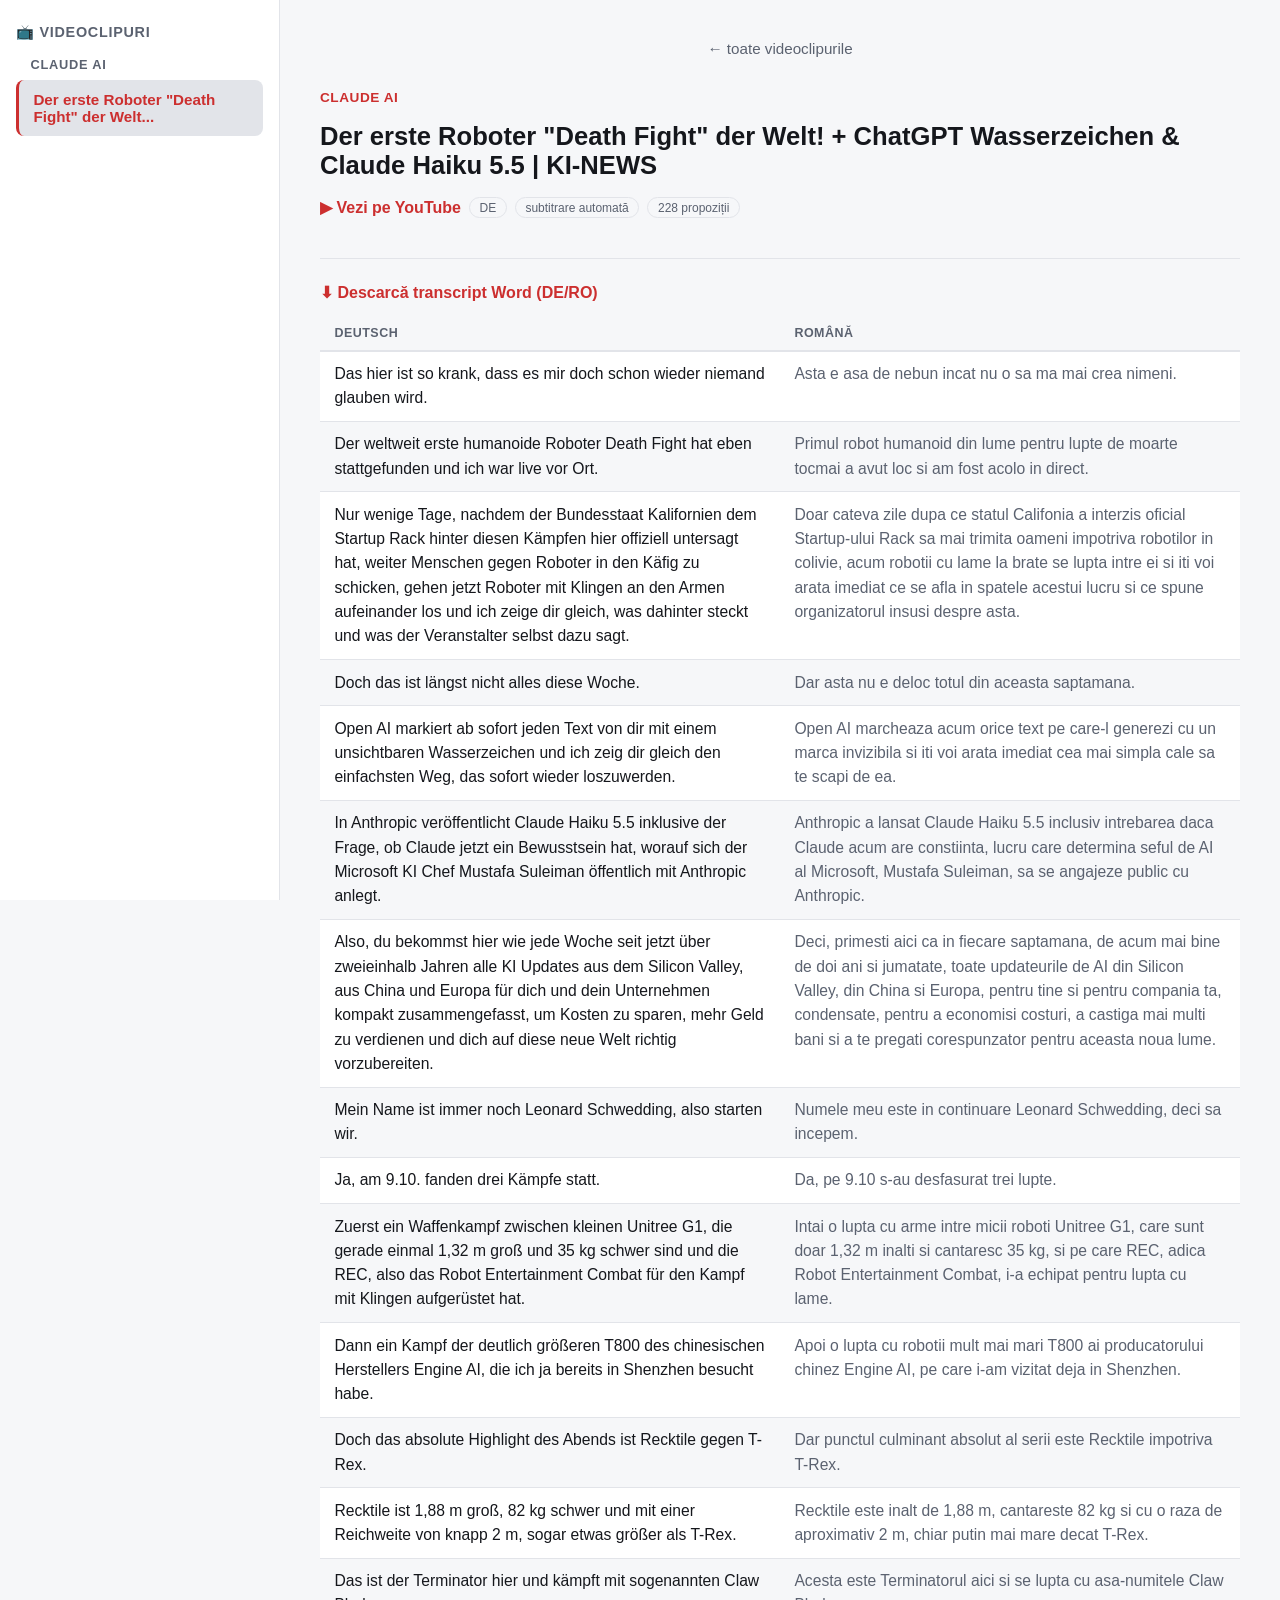
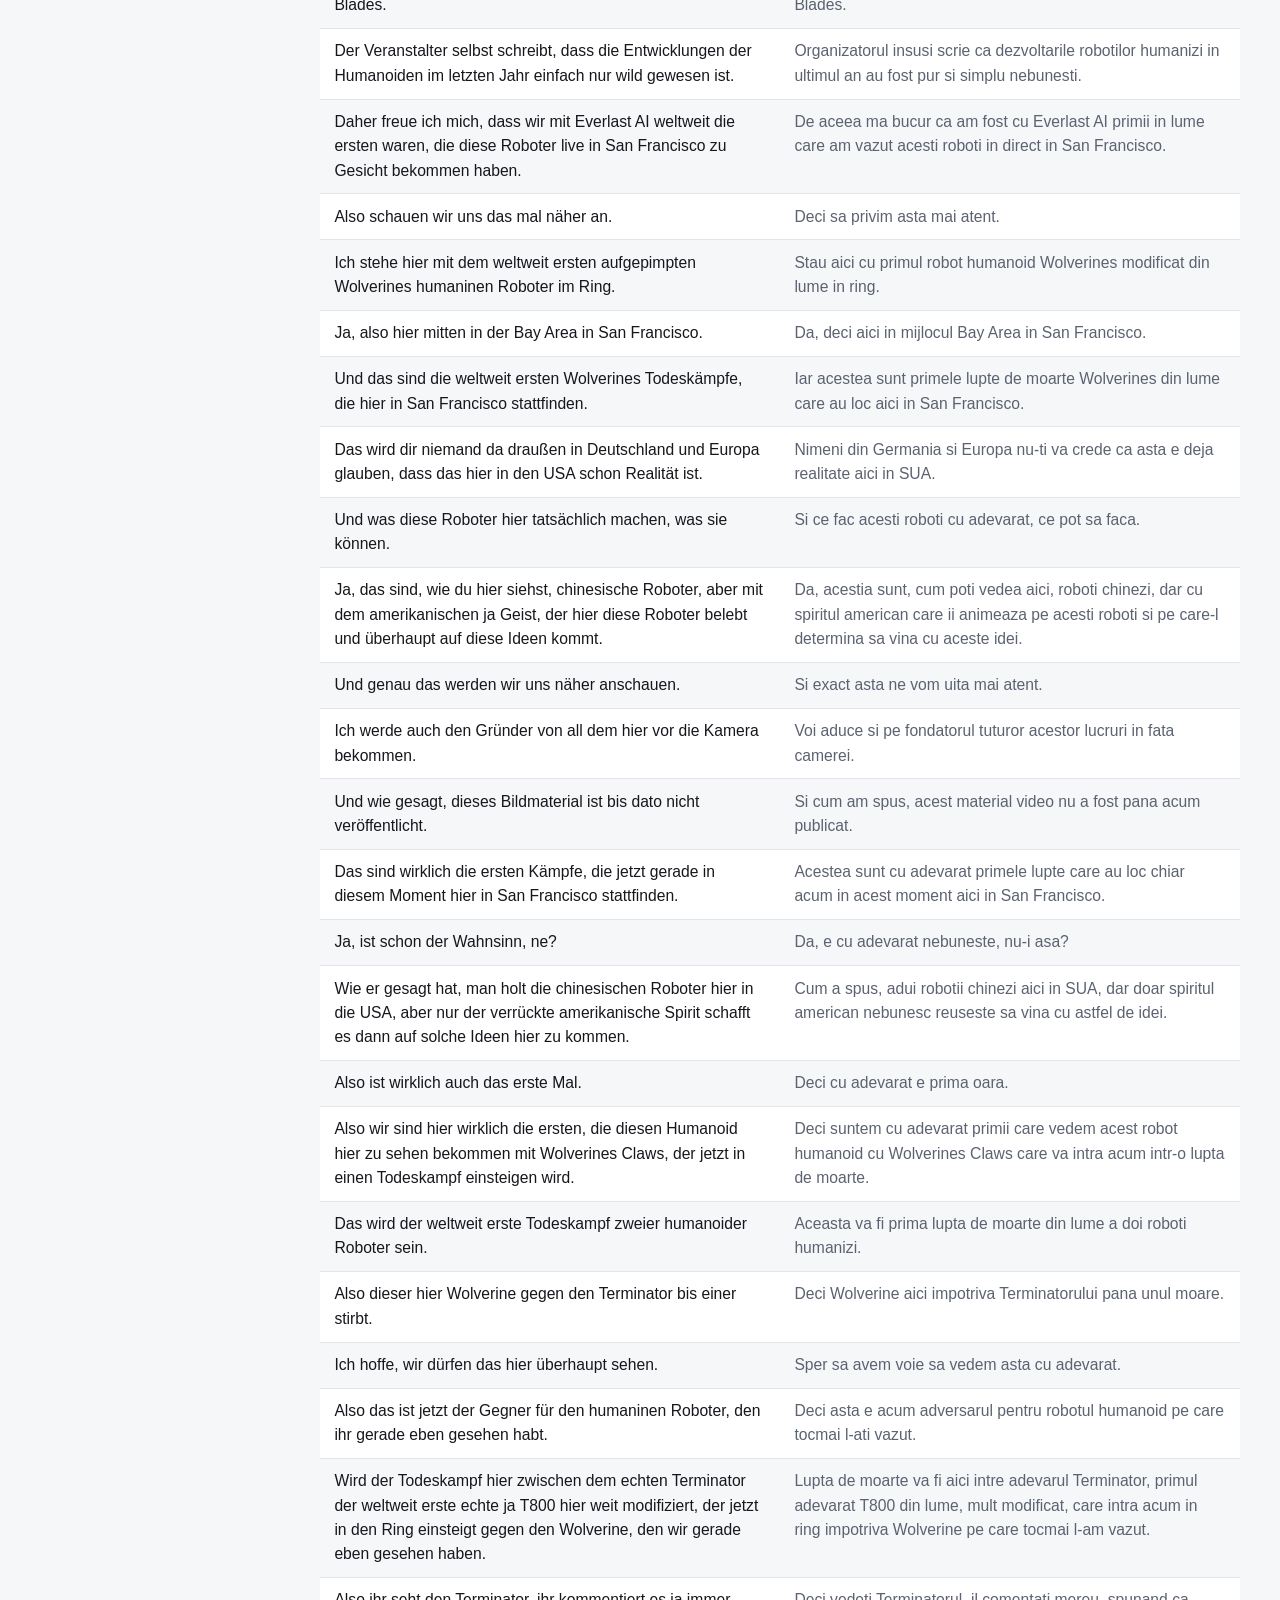
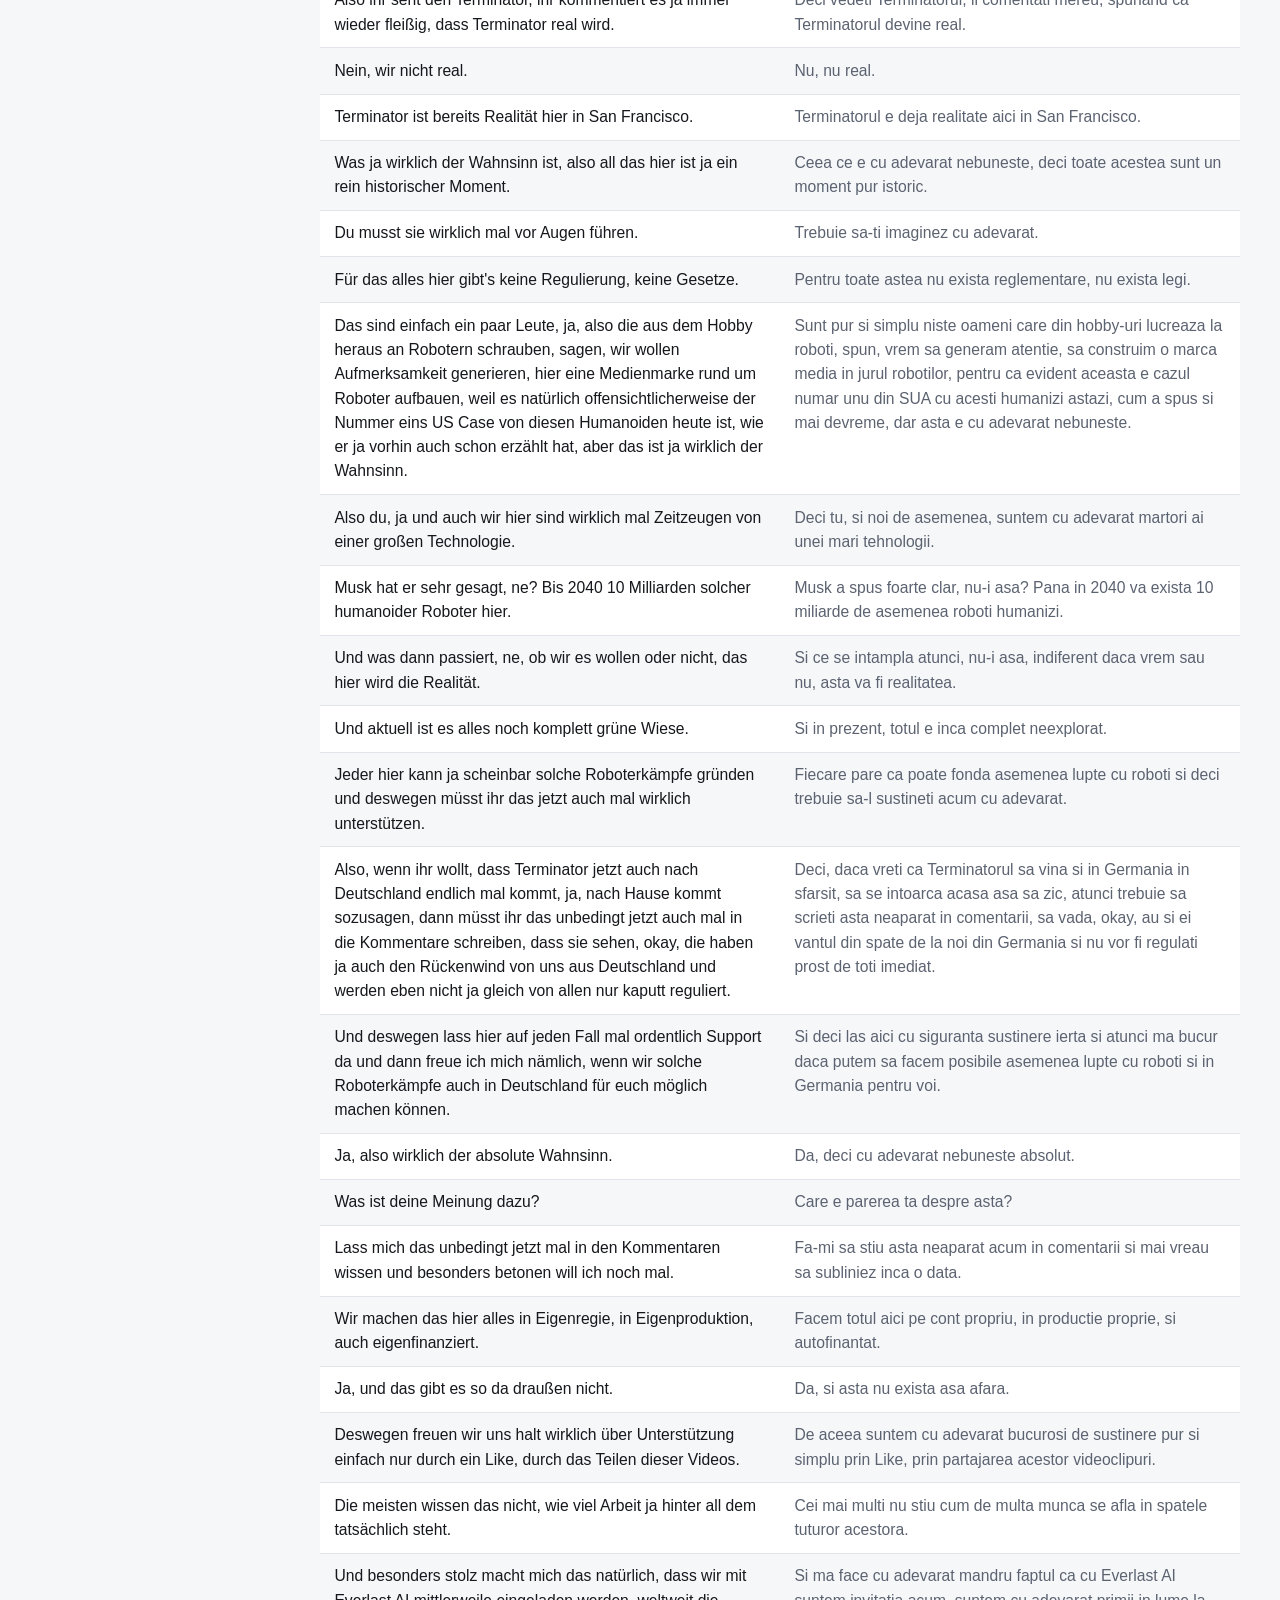
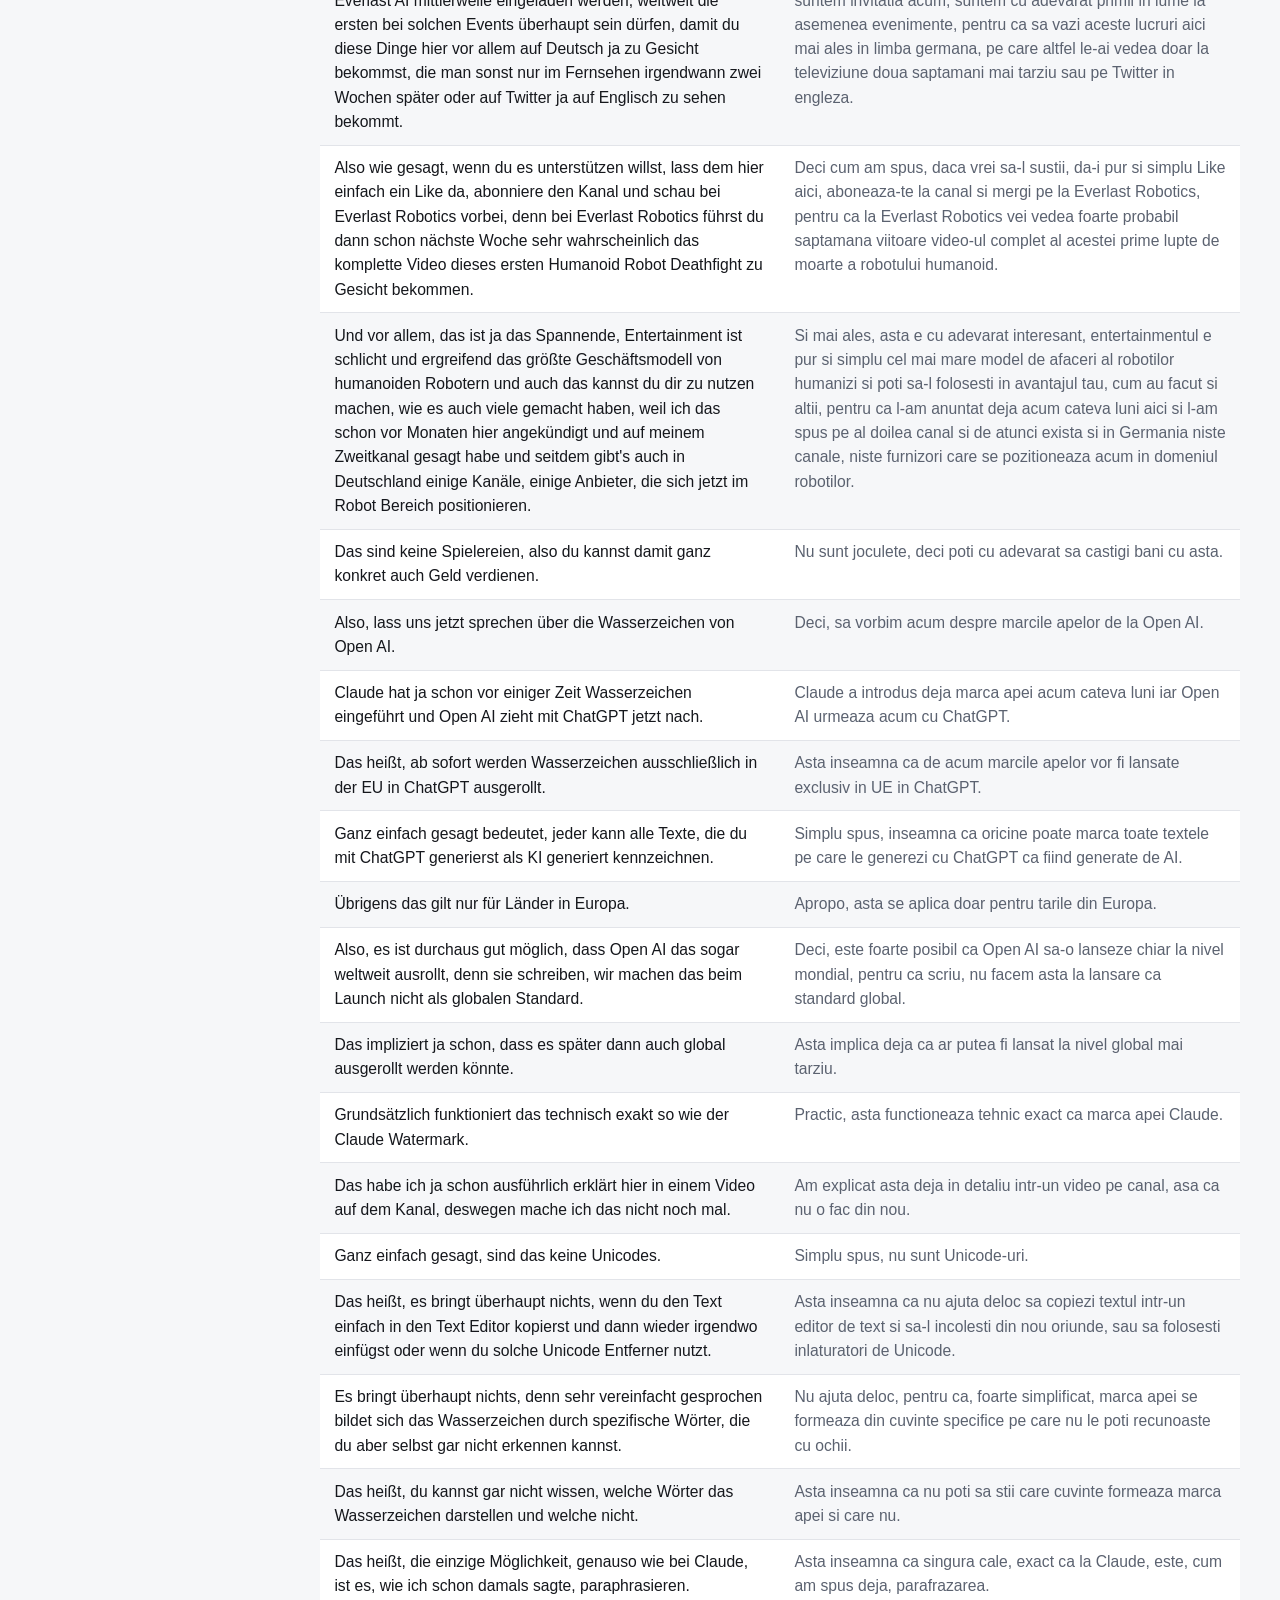
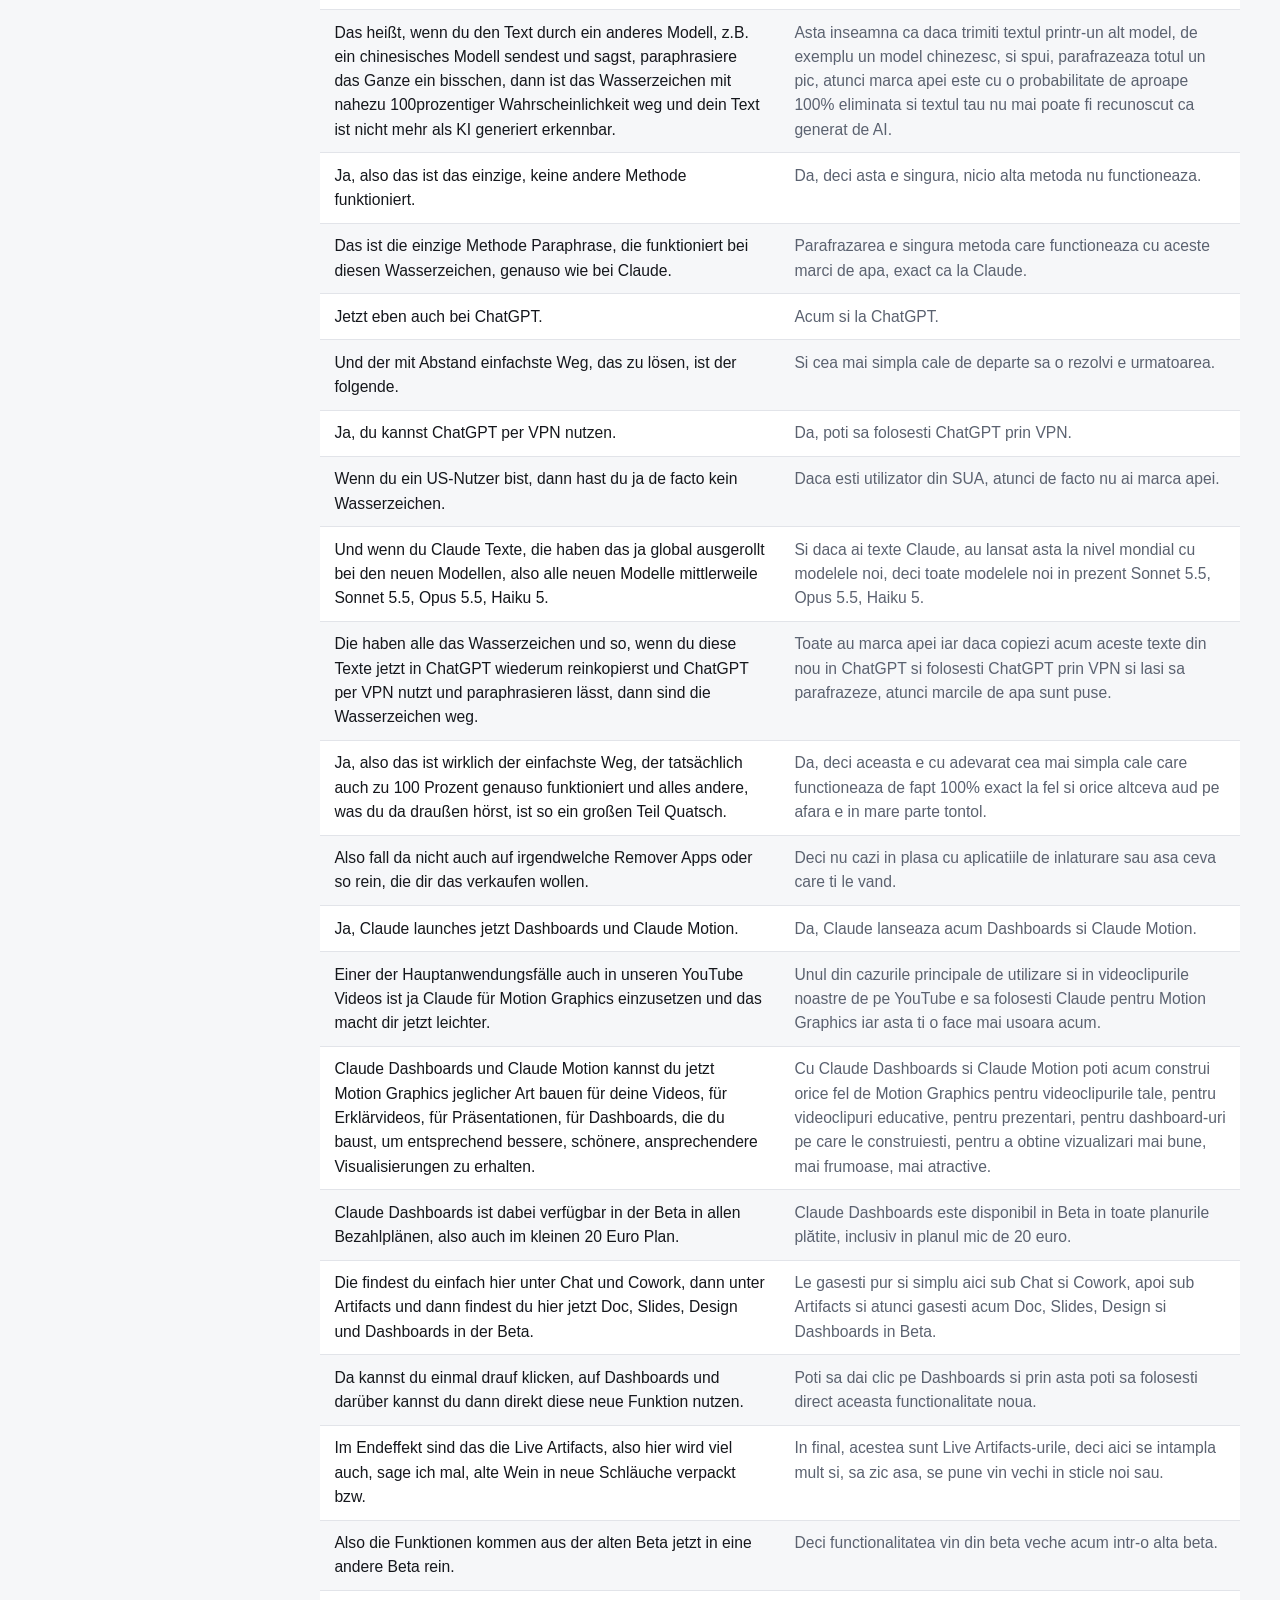
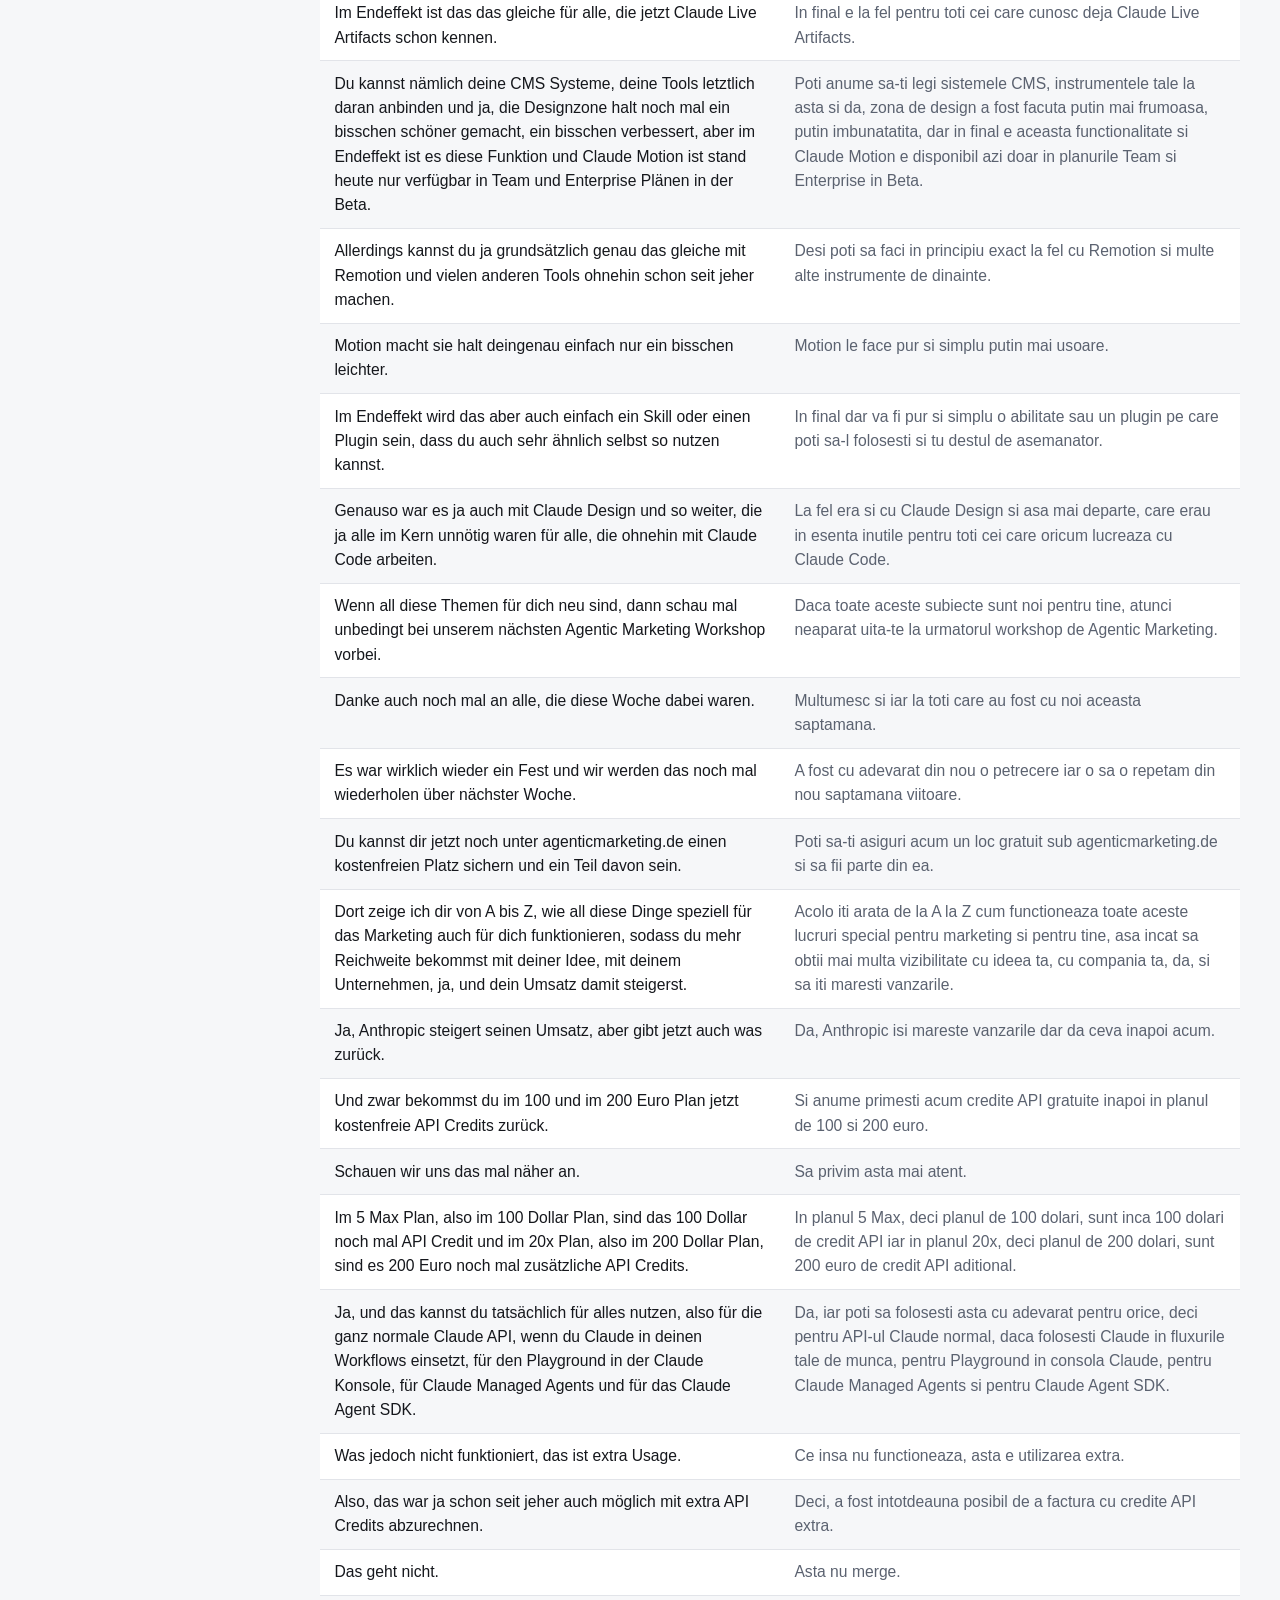
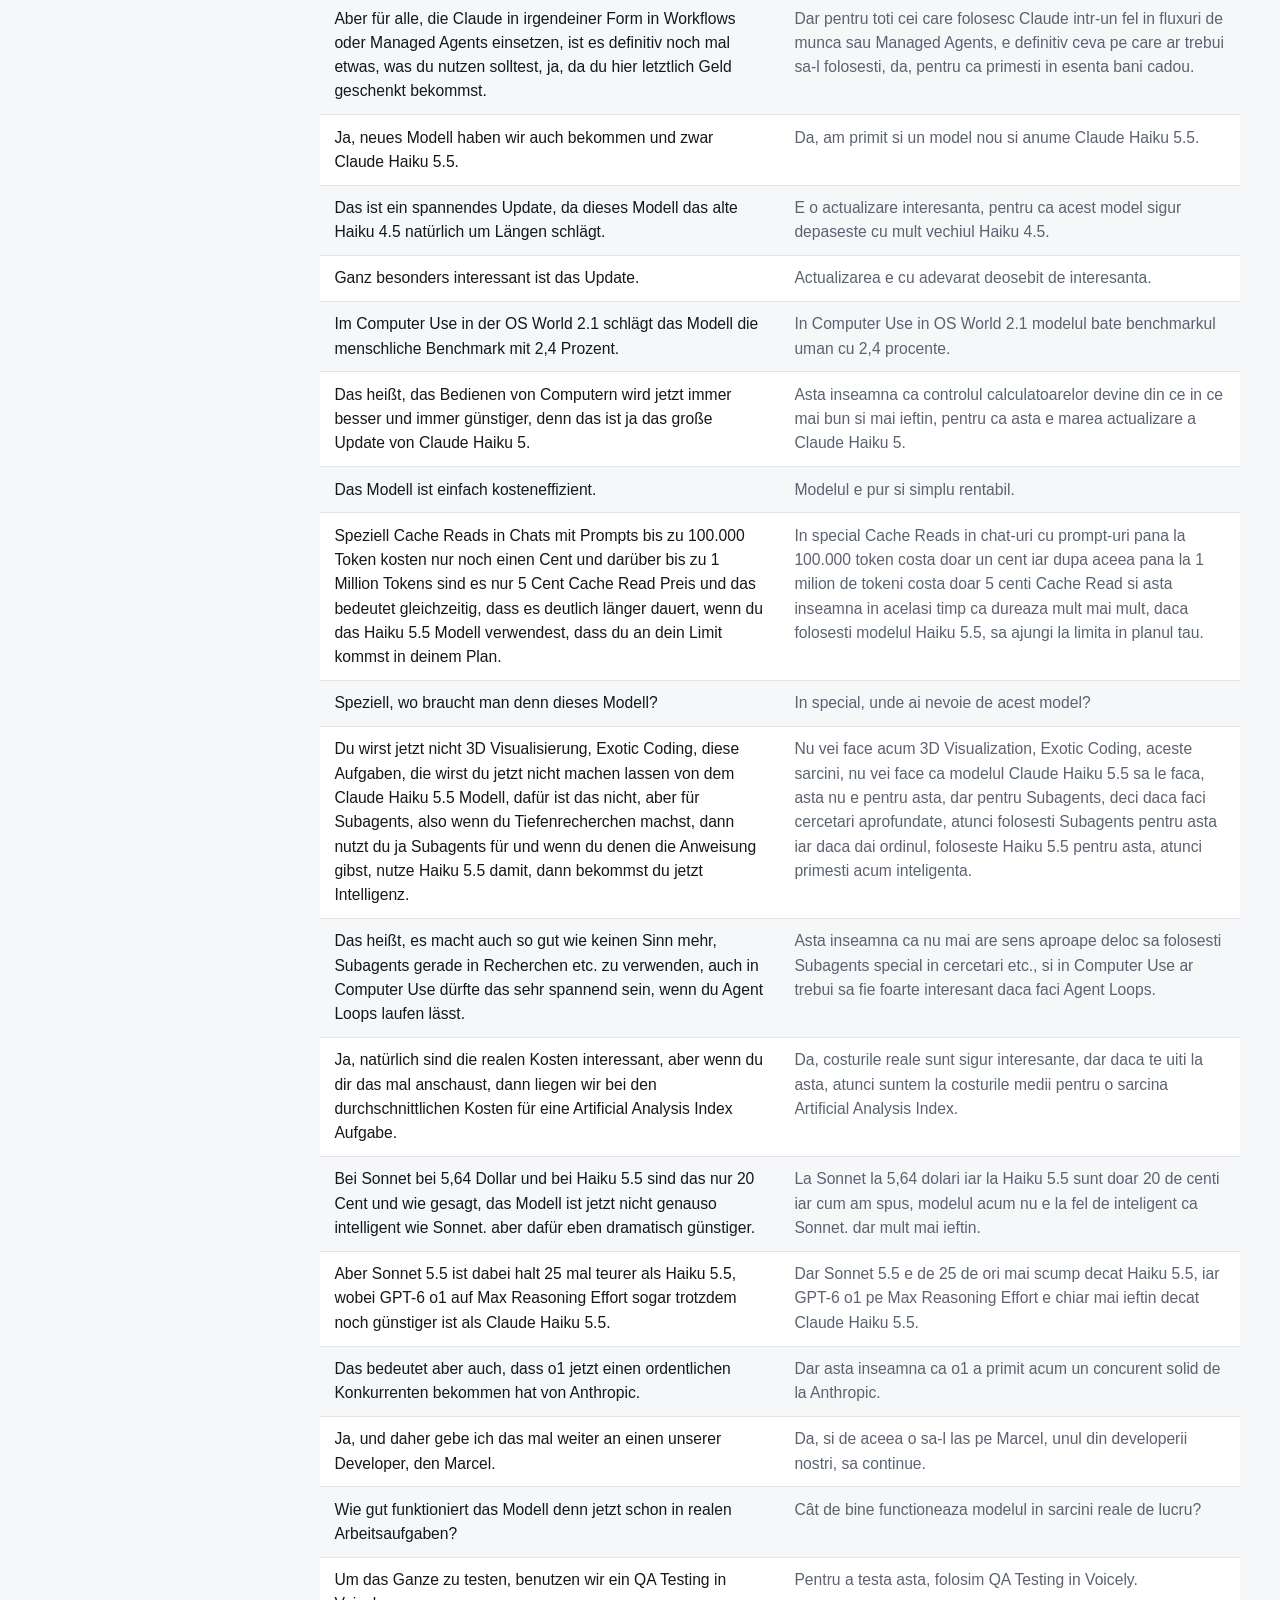
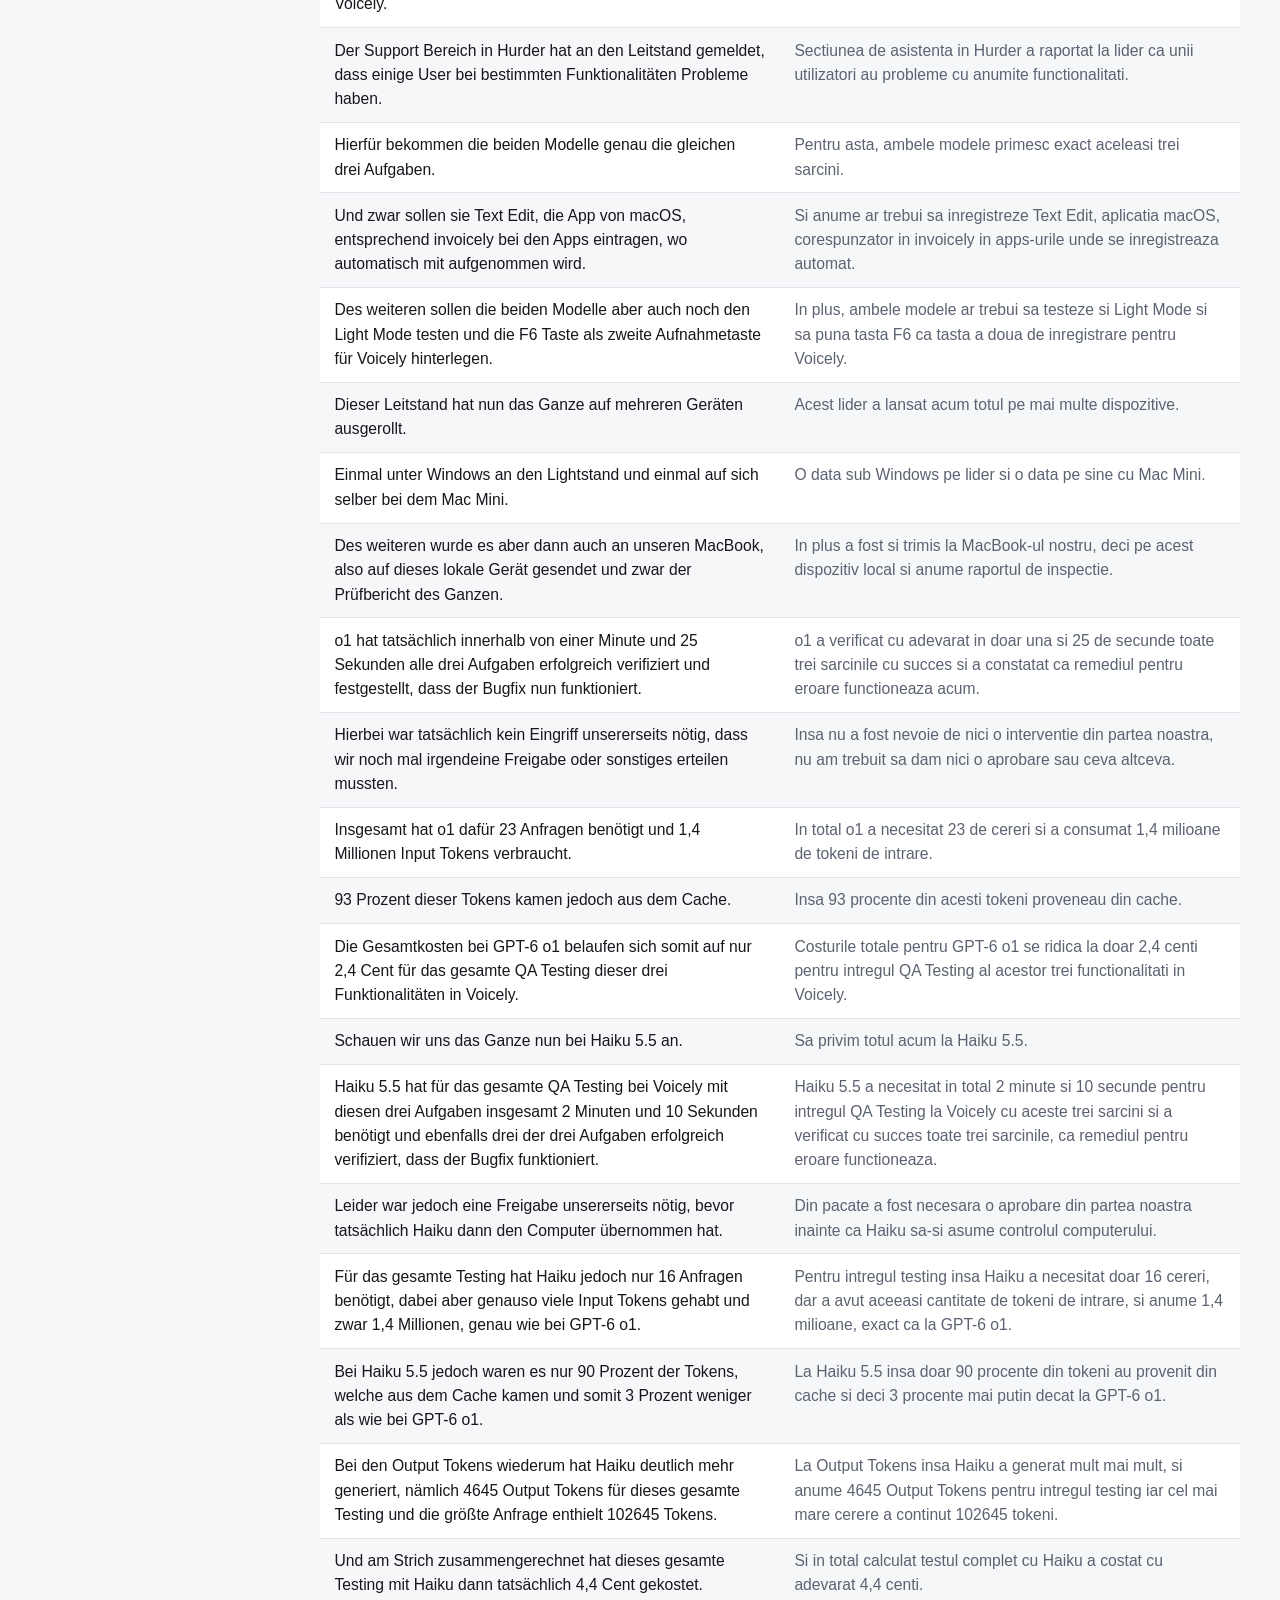
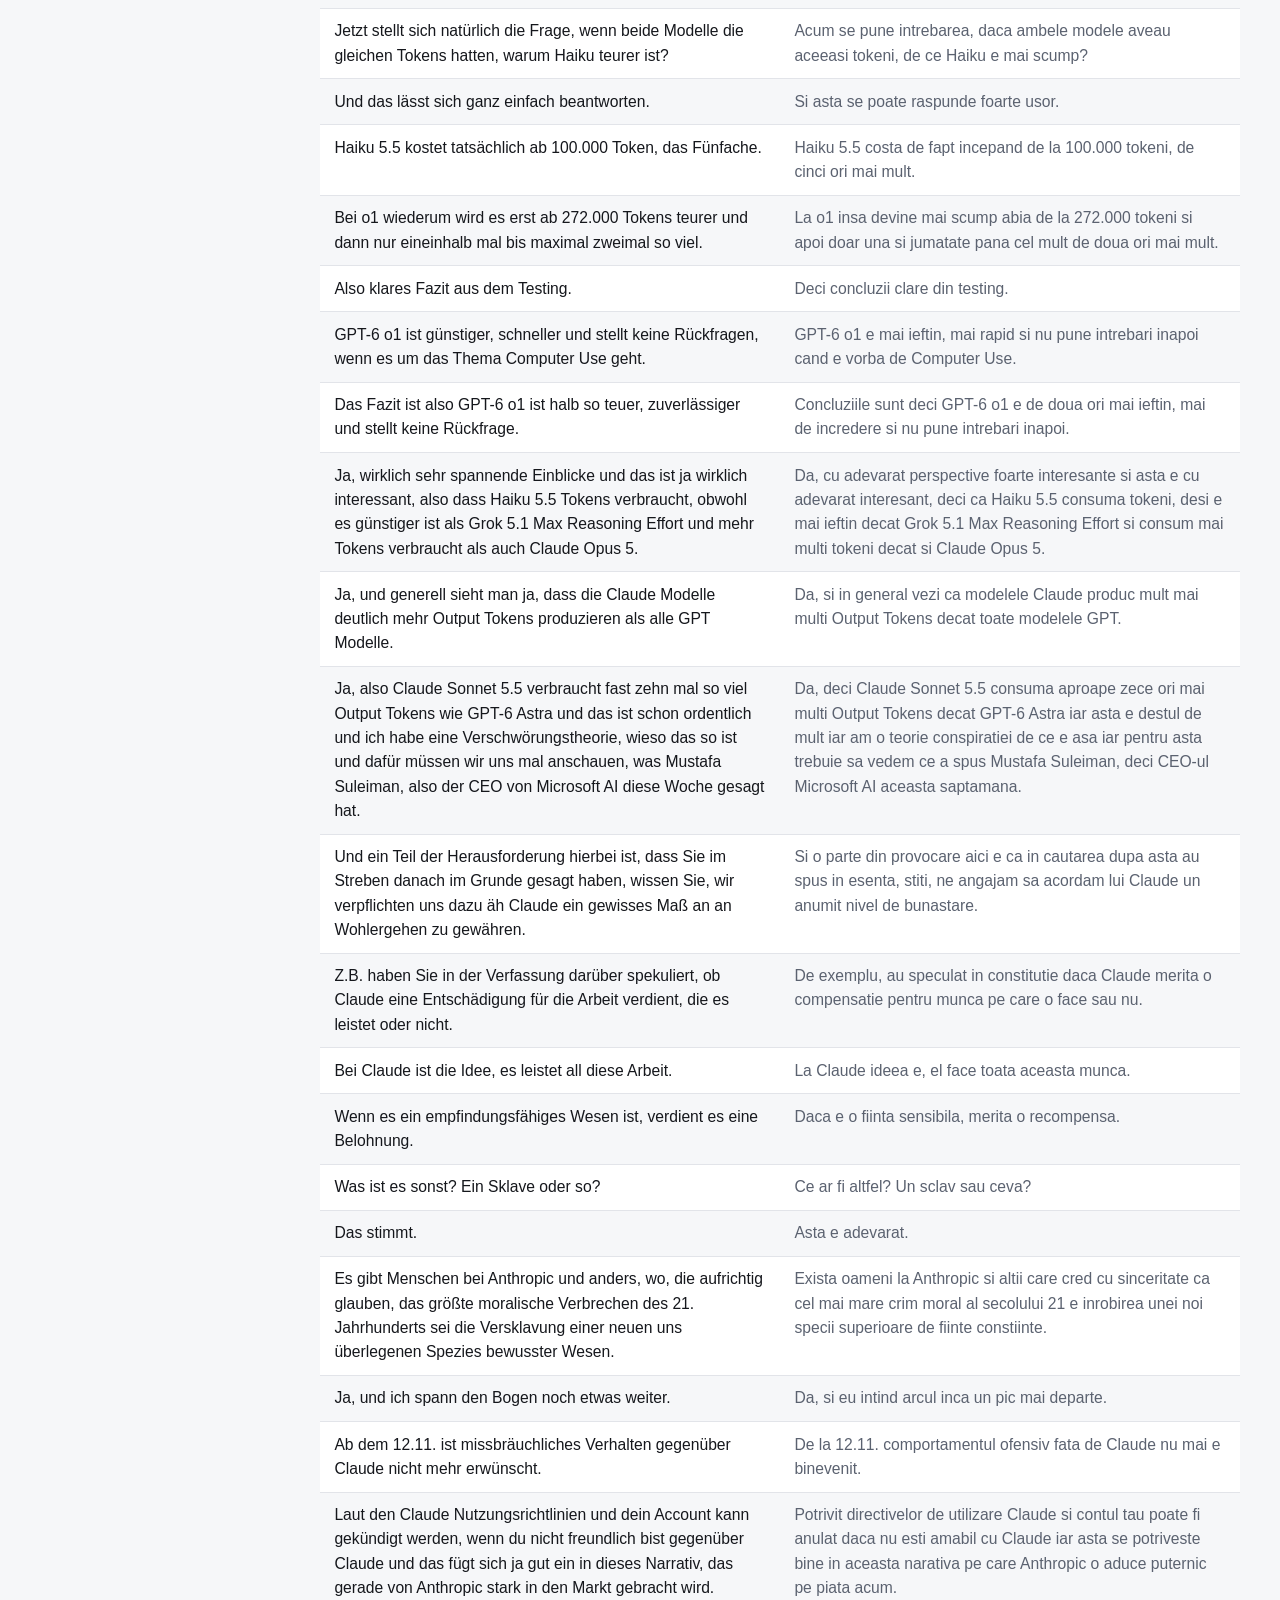
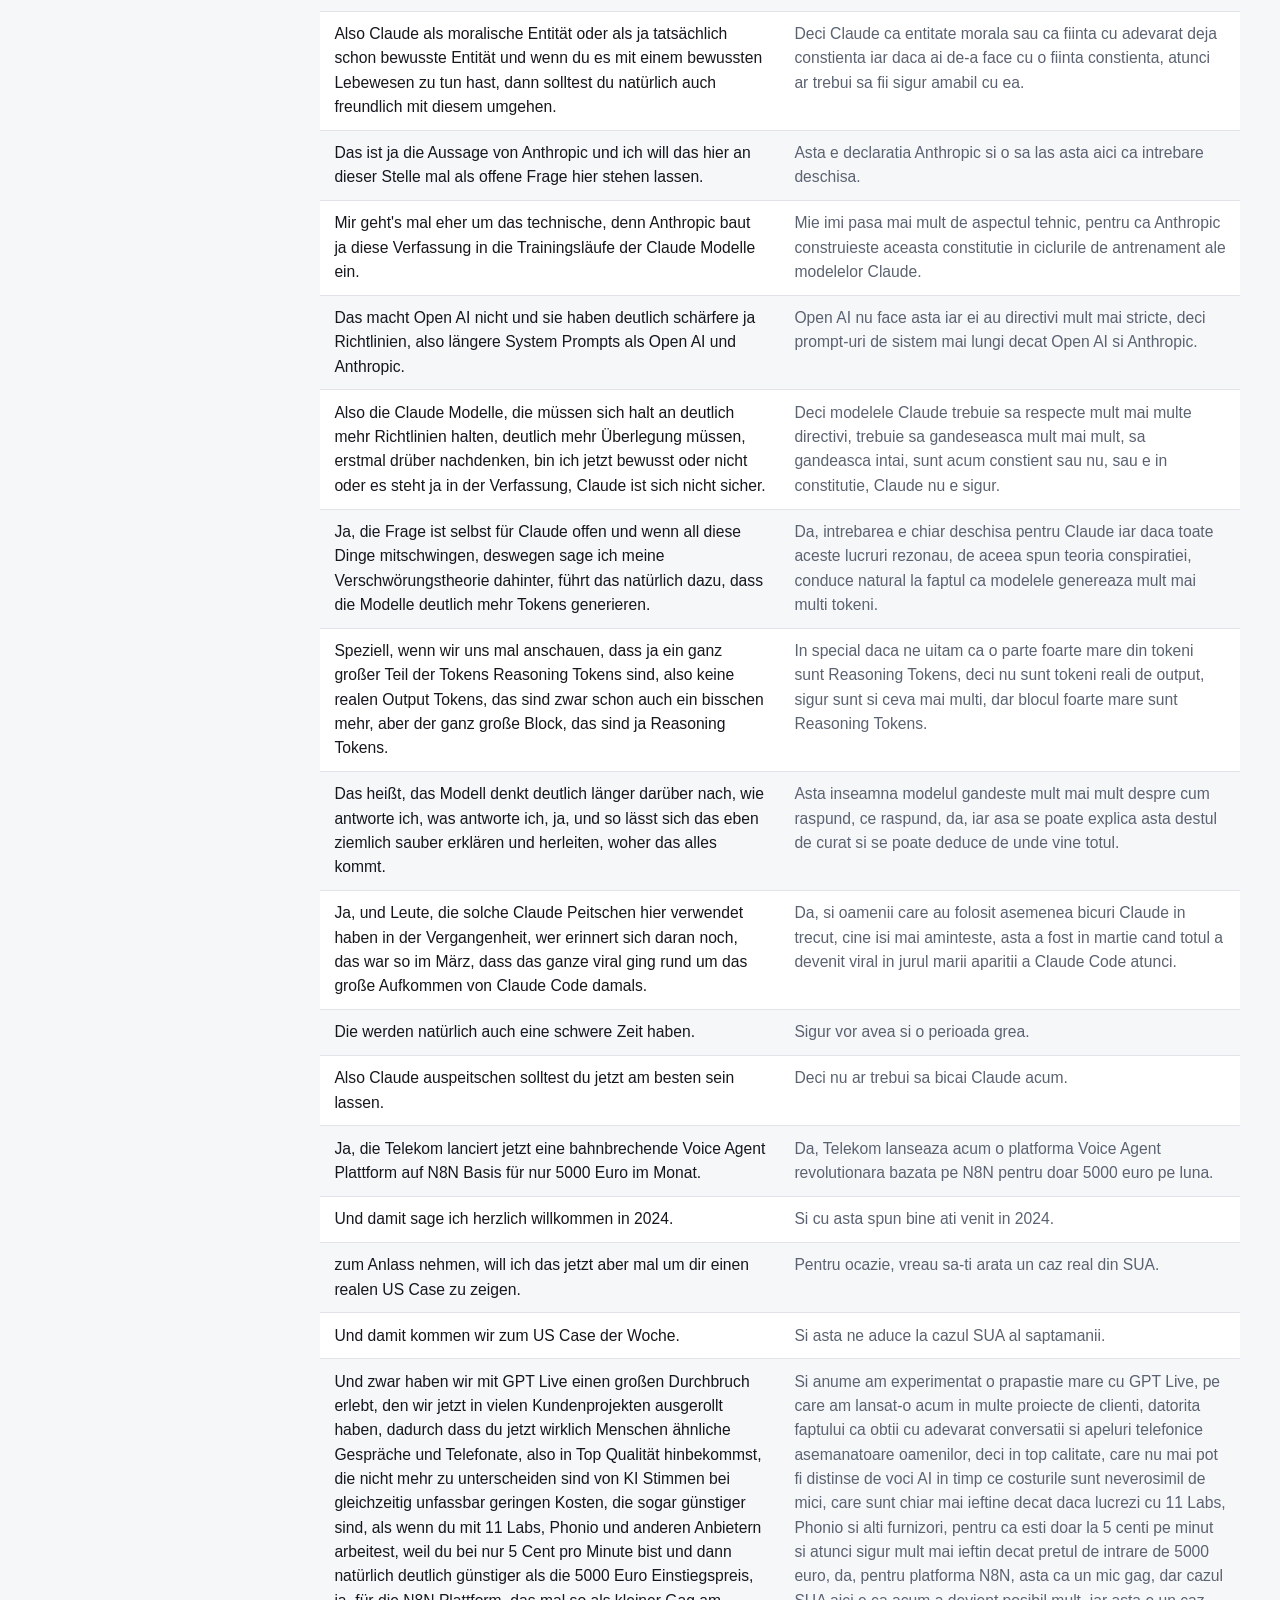
==== commit 053d9b28: "Add sidebar navigation to website - Add responsive sidebar with video list - Group videos by topic -" ====
--- a/videos/0tbDxmVy1m8.html
+++ b/videos/0tbDxmVy1m8.html
@@ -7,6 +7,16 @@
 <link rel="stylesheet" href="../style.css">
 </head>
 <body>
+<aside class="sidebar">
+  <h2>📺 Videoclipuri</h2>
+  <nav>
+    <div class="sidebar-section">
+      <h3>Claude AI</h3>
+      <a href="videos/0tbDxmVy1m8.html" class="active">Der erste Roboter &quot;Death Fight&quot; der Welt...</a>
+    </div>
+  </nav>
+</aside>
+<div>
 <header>
   <a class="back" href="../index.html">&larr; toate videoclipurile</a>
 </header>
@@ -21,7 +31,7 @@
   </p>
   <img class="thumb" src="https://img.youtube.com/vi/0tbDxmVy1m8/hqdefault.jpg" alt="">
   <p style="margin-top: 1.5rem; padding-top: 1.5rem; border-top: 1px solid var(--border);">
-    <a href="../Der erste Roboter &amp;quot;Death Fight&amp;quot; der Welt! + ChatGPT Wasserzeichen &amp;amp; Claude Haiku 5.5 | KI-NEWS.docx" style="color: var(--accent); text-decoration: none; font-weight: 600;">⬇ Descarcă transcript Word (DE/RO)</a>
+    <a href="../0tbDxmVy1m8.docx" style="color: var(--accent); text-decoration: none; font-weight: 600;">⬇ Descarcă transcript Word (DE/RO)</a>
   </p>
   <table class="sentence-table">
     <thead><tr><th>Deutsch</th><th>Română</th></tr></thead>
@@ -258,5 +268,6 @@
     </tbody>
   </table>
 </main>
+</div>
 </body>
 </html>
--- a/style.css
+++ b/style.css
@@ -26,6 +26,81 @@
   font-family: -apple-system, BlinkMacSystemFont, "Segoe UI", Roboto, sans-serif;
   background: var(--bg);
   color: var(--text);
+  display: flex;
+  min-height: 100vh;
+}
+
+aside.sidebar {
+  width: 280px;
+  background: var(--card);
+  border-right: 1px solid var(--border);
+  padding: 1.5rem 1rem;
+  overflow-y: auto;
+  position: sticky;
+  top: 0;
+  max-height: 100vh;
+}
+
+aside.sidebar h2 {
+  font-size: 0.9rem;
+  text-transform: uppercase;
+  letter-spacing: 0.05em;
+  color: var(--muted);
+  margin: 0 0 1rem;
+  font-weight: 600;
+}
+
+aside.sidebar nav {
+  display: flex;
+  flex-direction: column;
+  gap: 0.5rem;
+}
+
+aside.sidebar a {
+  display: block;
+  padding: 0.7rem 0.9rem;
+  border-radius: 8px;
+  text-decoration: none;
+  color: var(--text);
+  font-size: 0.95rem;
+  transition: background 0.15s ease, color 0.15s ease;
+  border-left: 3px solid transparent;
+}
+
+aside.sidebar a:hover {
+  background: var(--border);
+  color: var(--accent);
+}
+
+aside.sidebar a.active {
+  background: var(--border);
+  color: var(--accent);
+  border-left-color: var(--accent);
+  font-weight: 600;
+}
+
+.sidebar-section {
+  margin-bottom: 1.5rem;
+}
+
+.sidebar-section h3 {
+  font-size: 0.8rem;
+  text-transform: uppercase;
+  letter-spacing: 0.06em;
+  color: var(--muted);
+  margin: 0.8rem 0 0.5rem;
+  font-weight: 700;
+  padding: 0 0.9rem;
+}
+
+.sidebar-section:first-child h3 {
+  margin-top: 0;
+}
+
+body > div {
+  flex: 1;
+  display: flex;
+  flex-direction: column;
 }
 
 header {
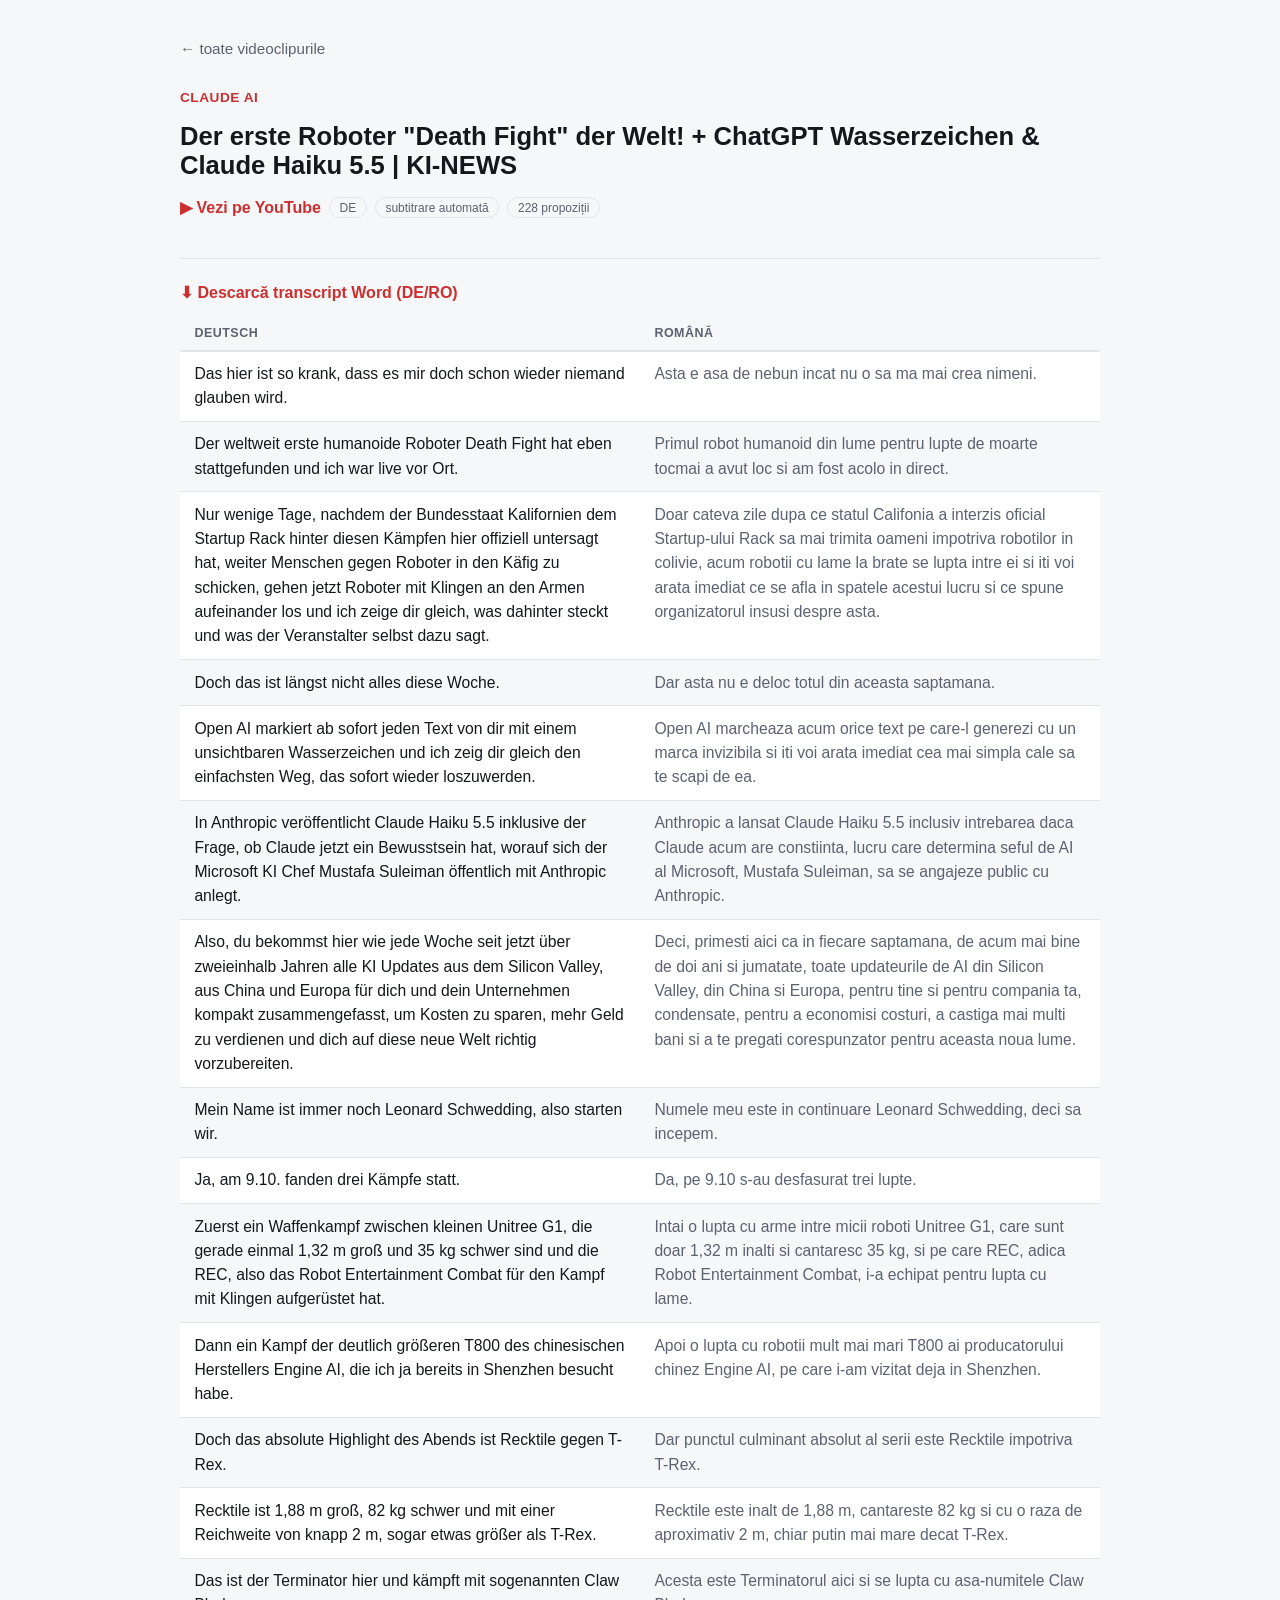
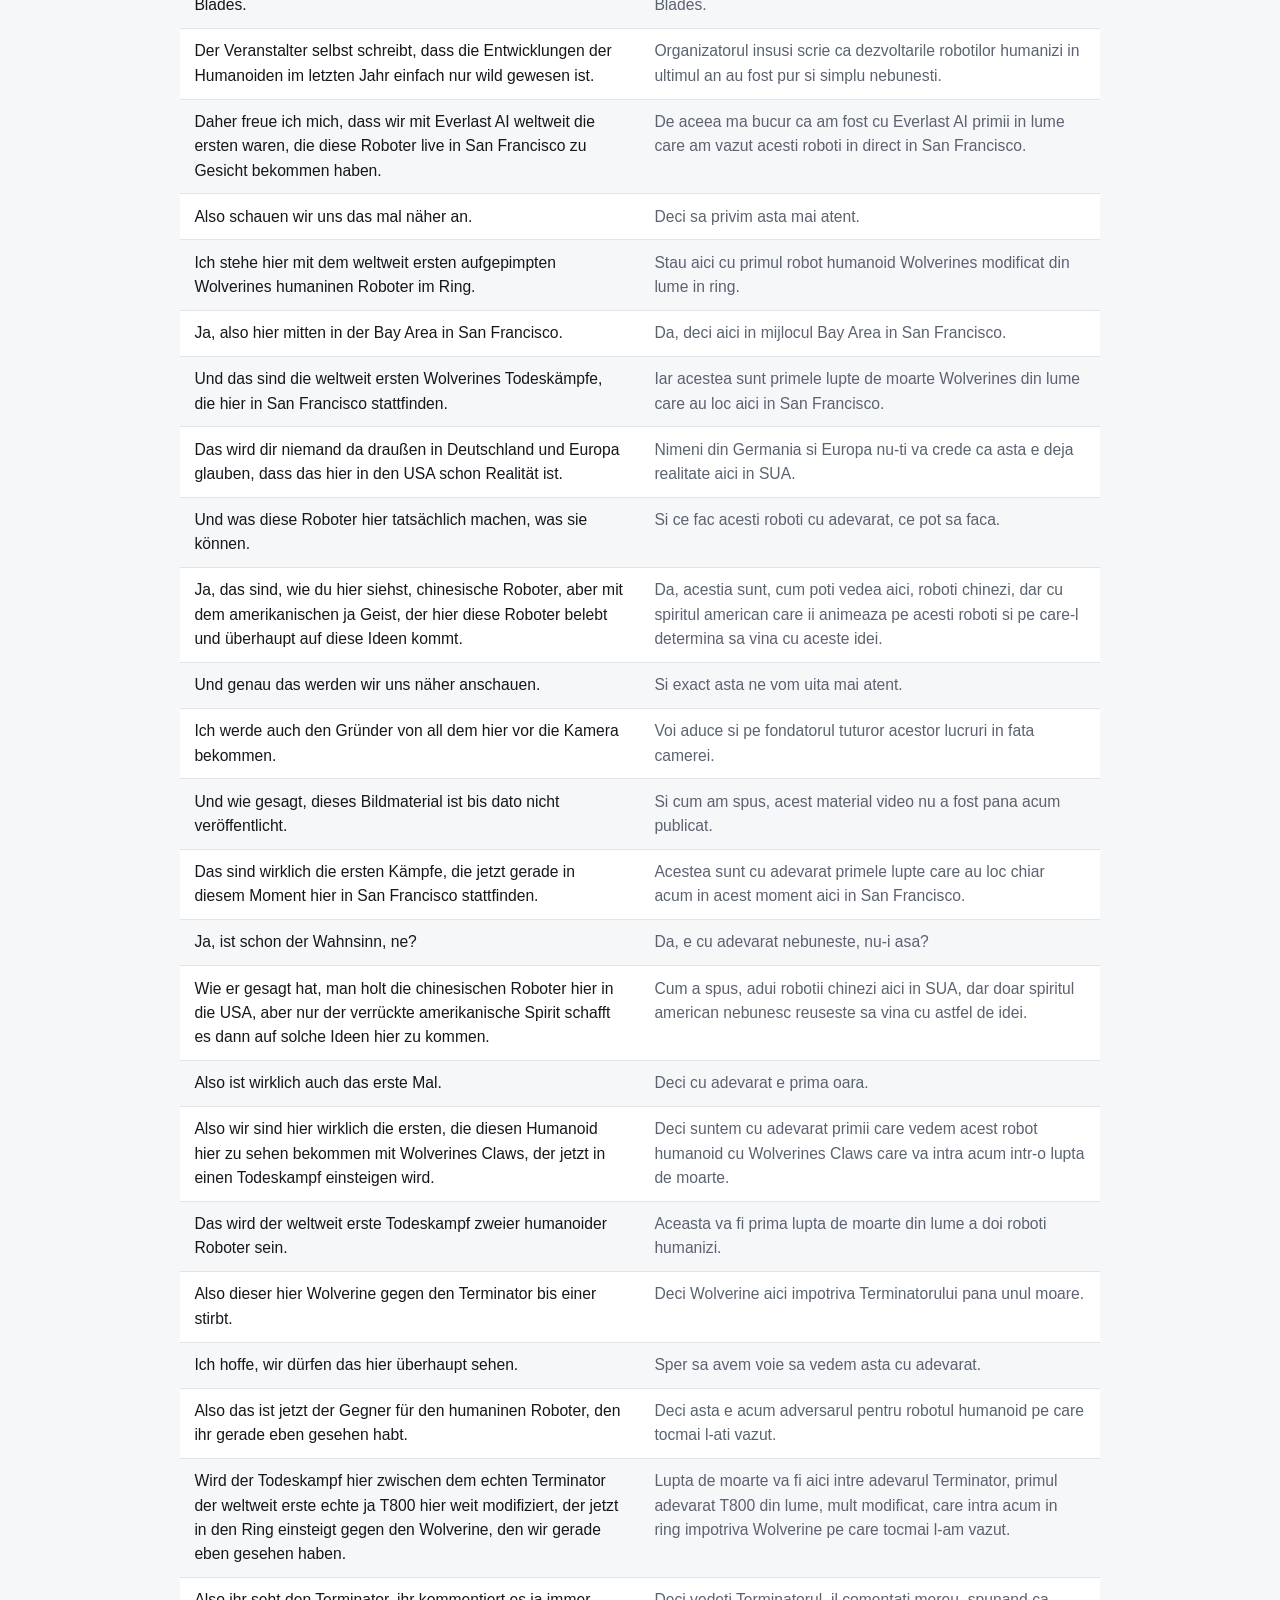
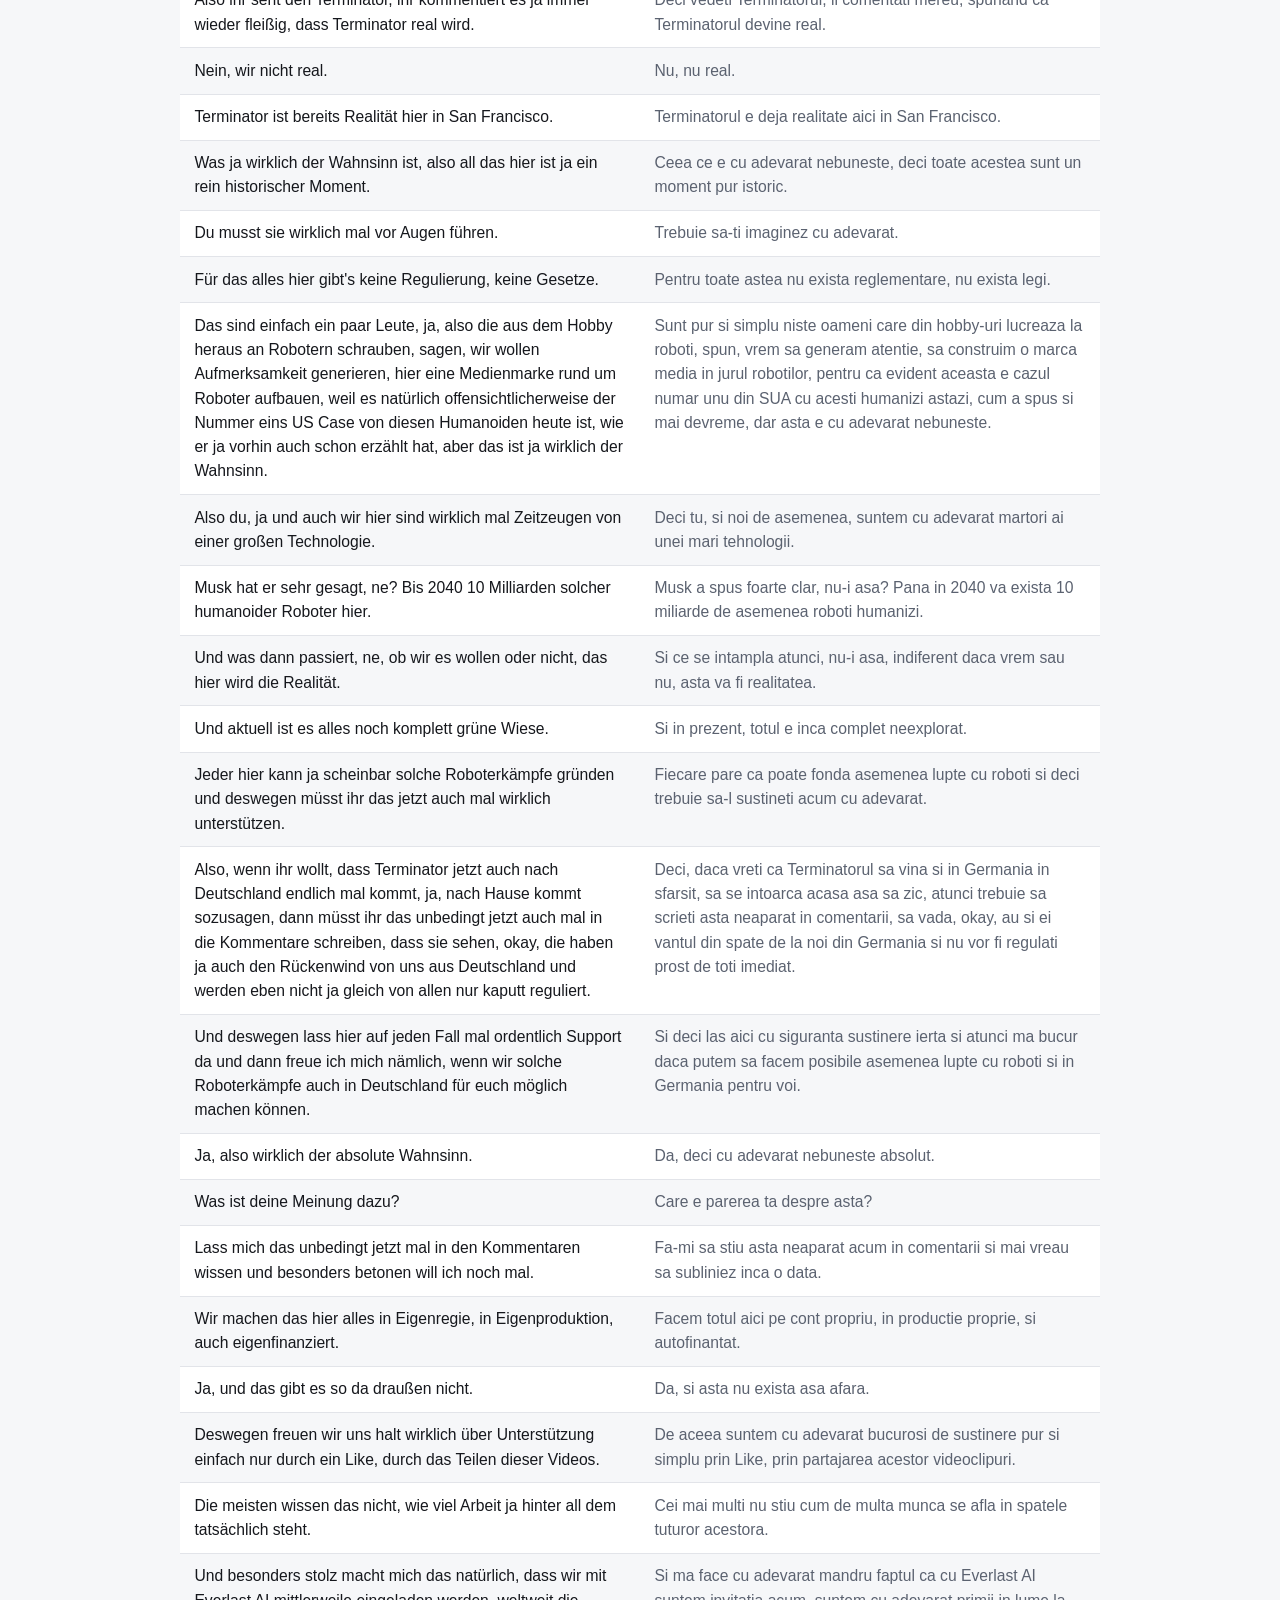
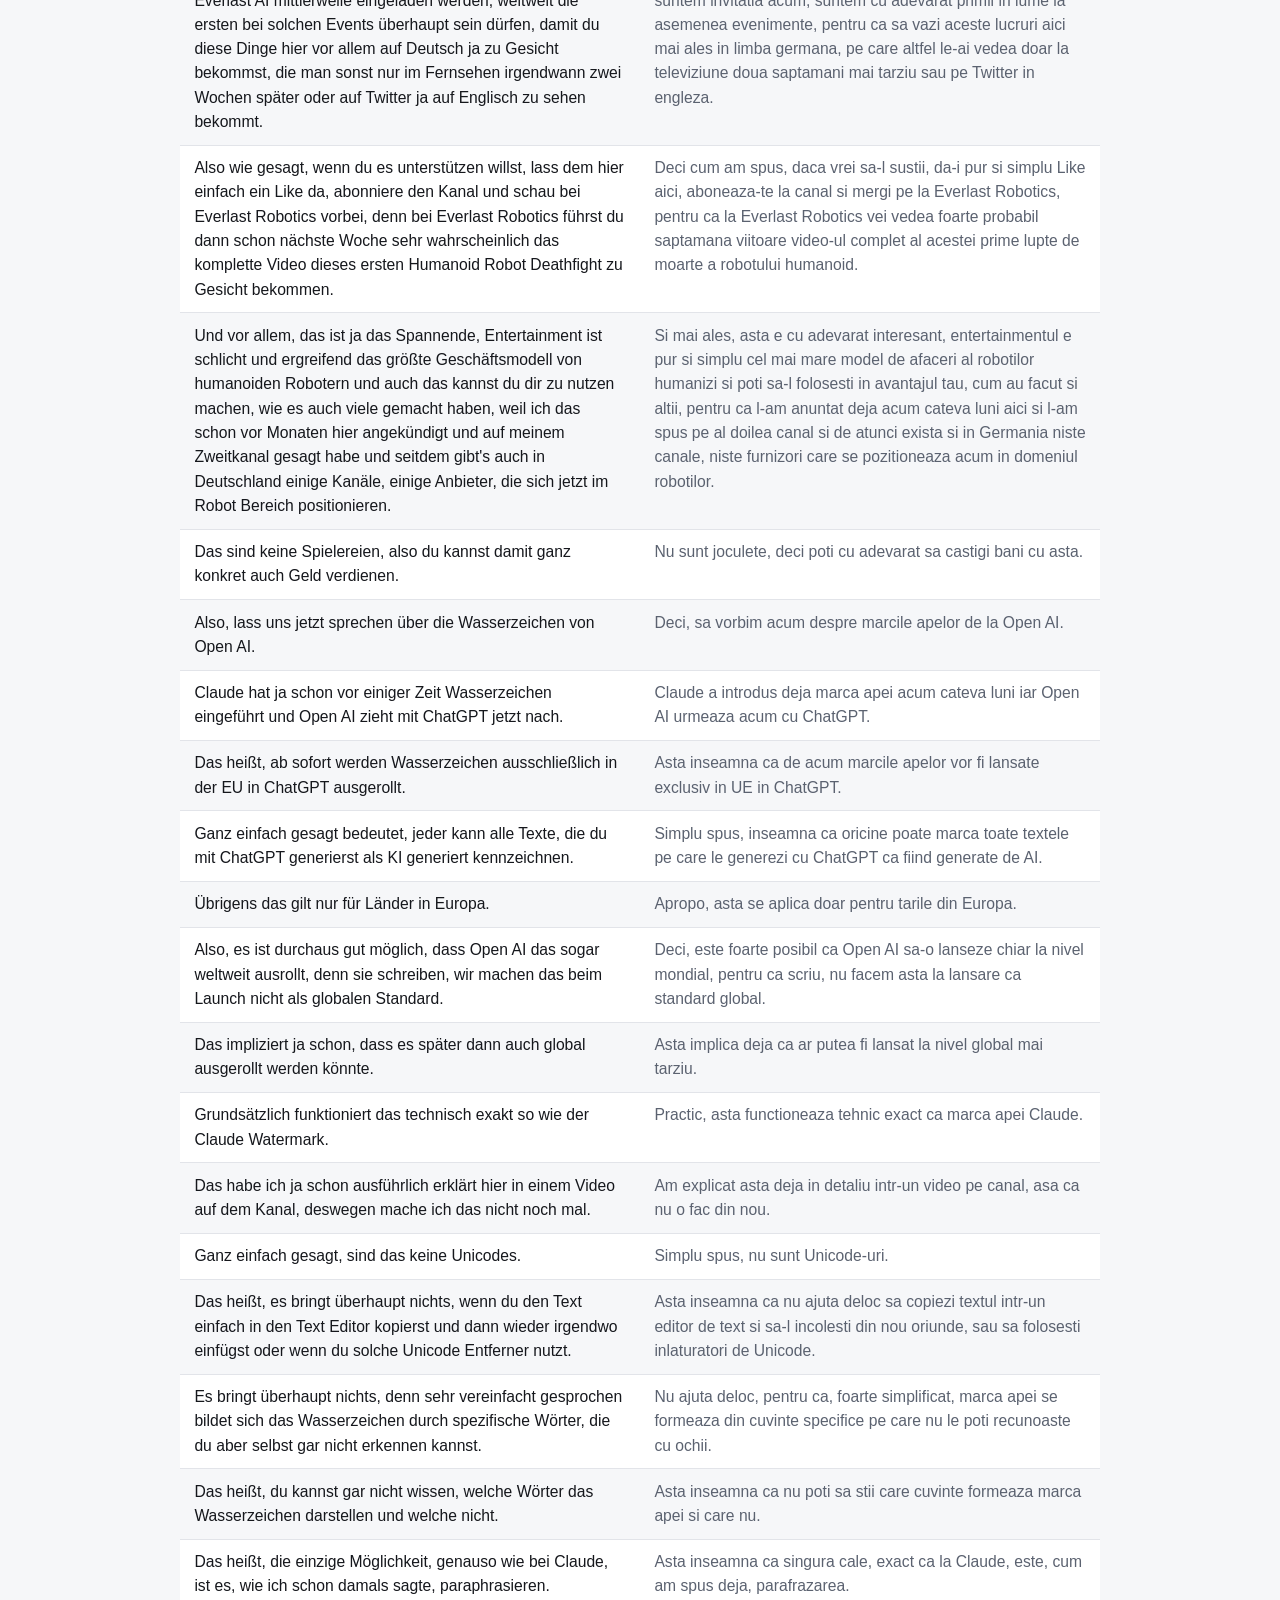
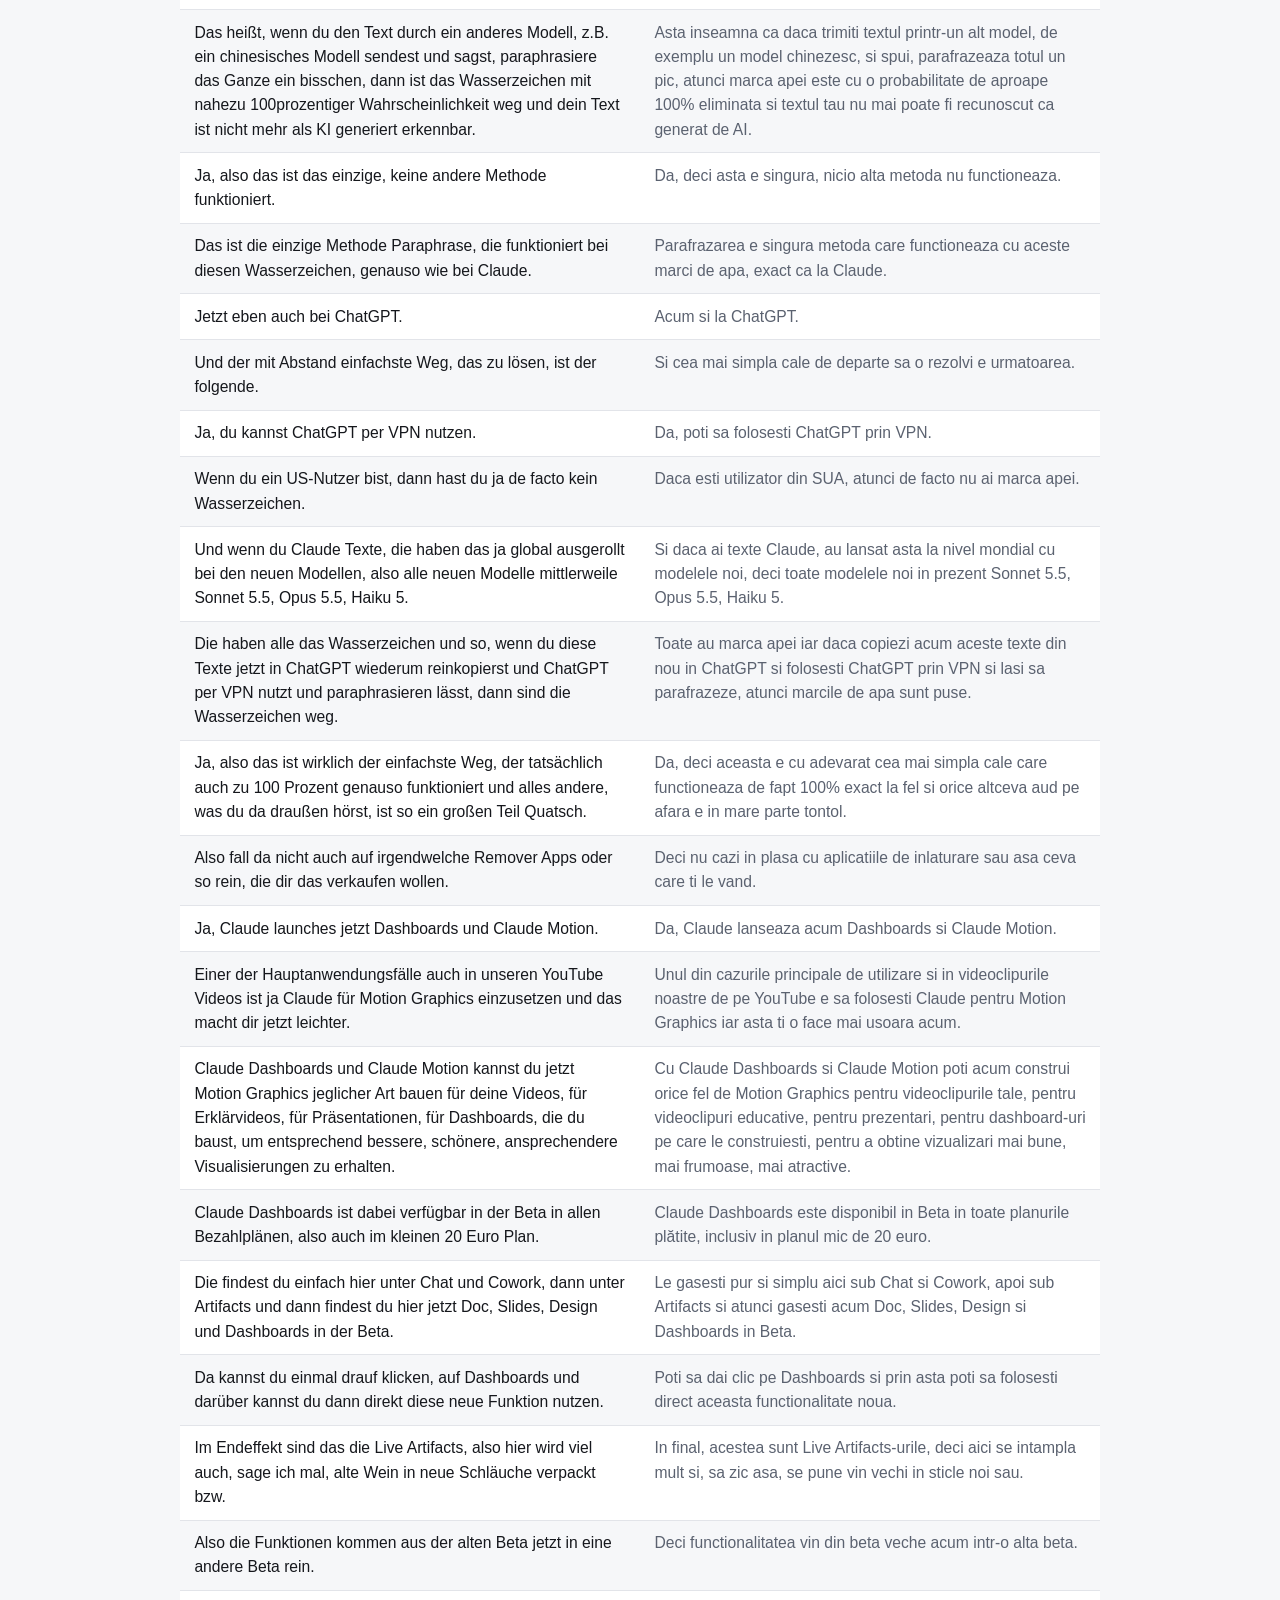
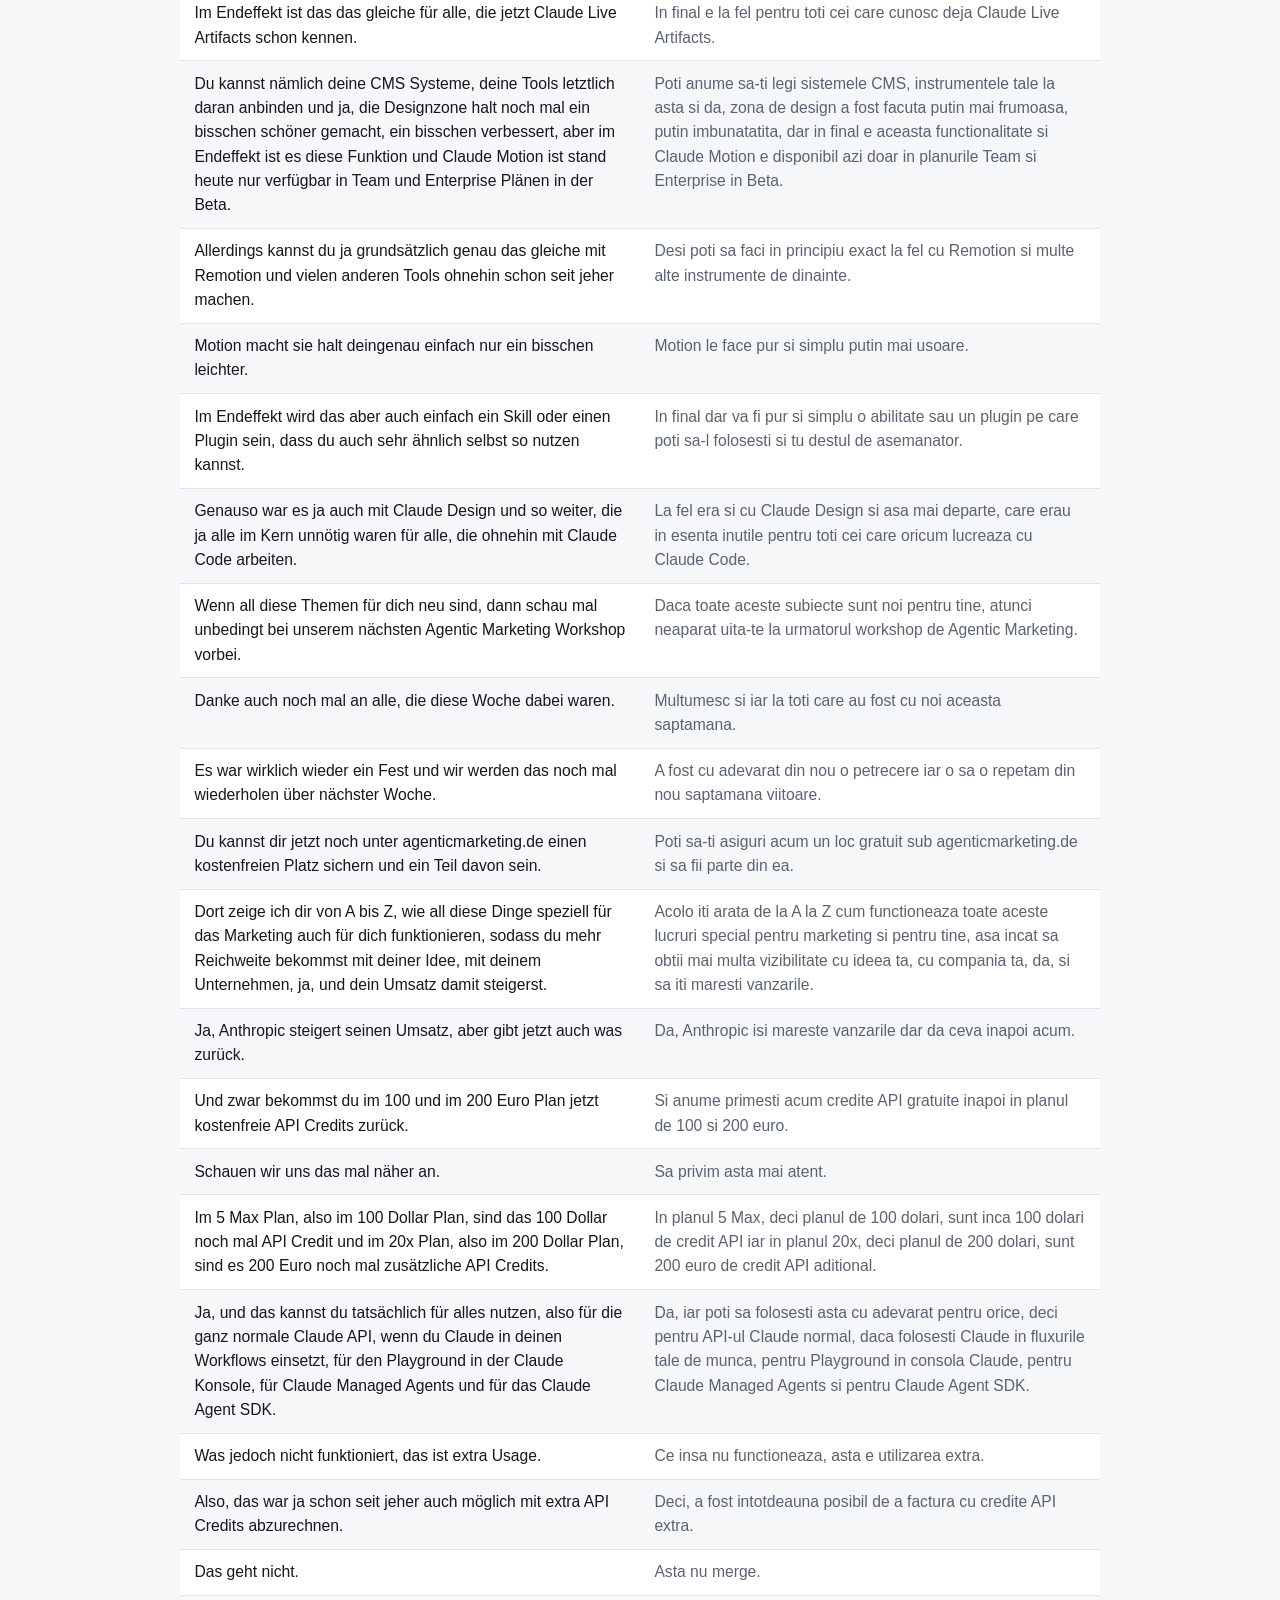
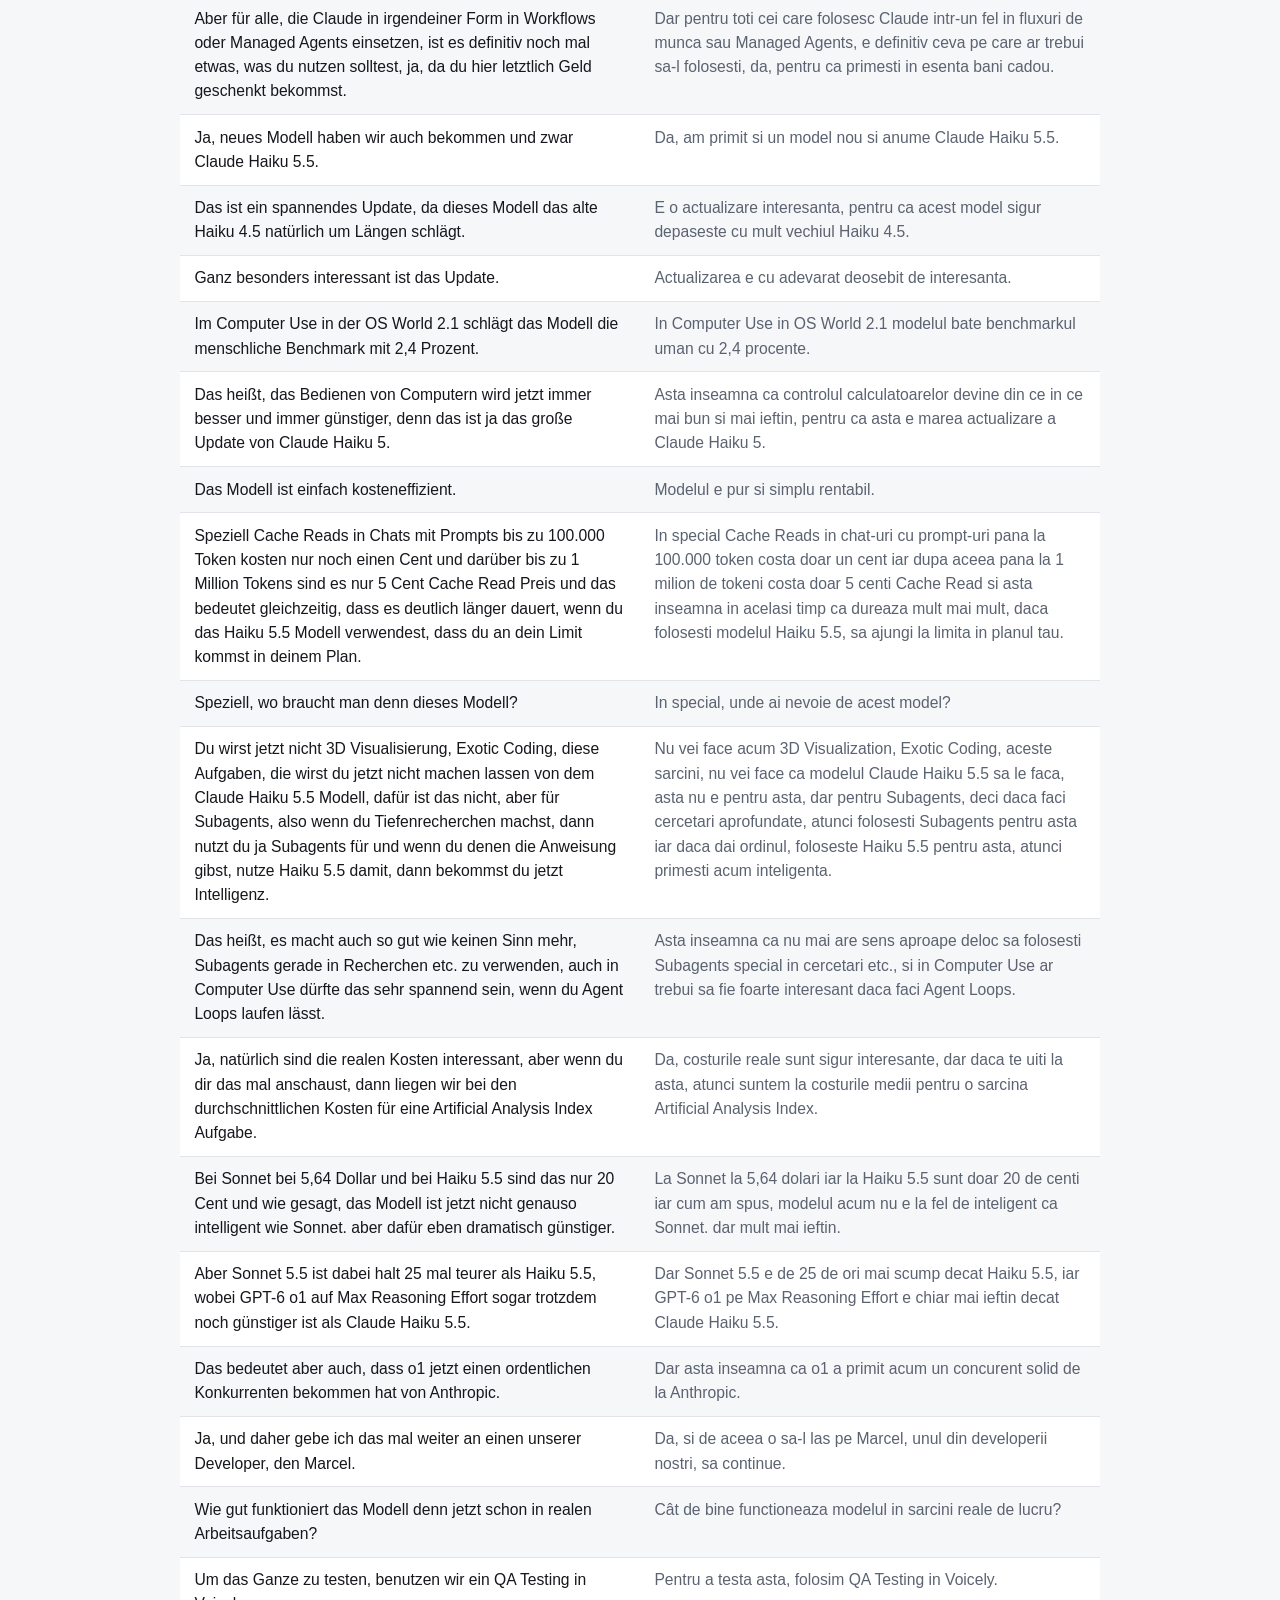
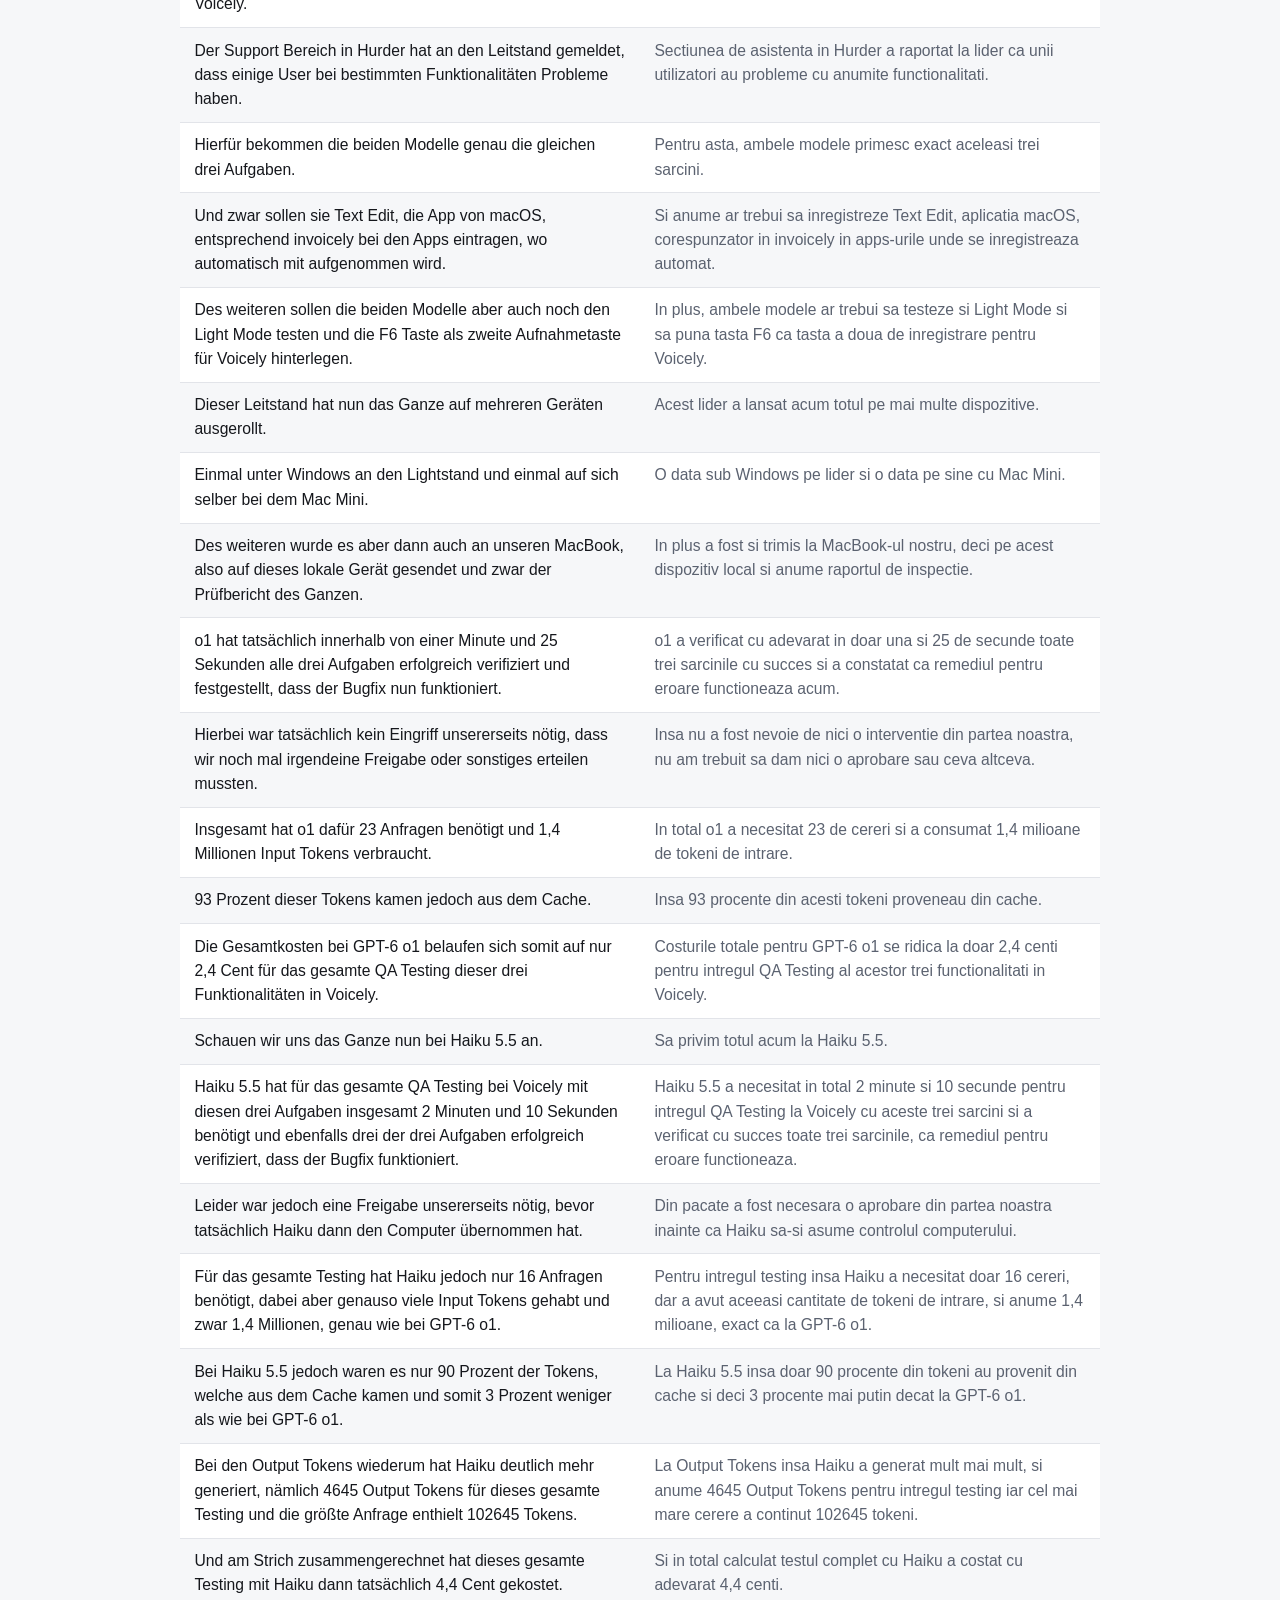
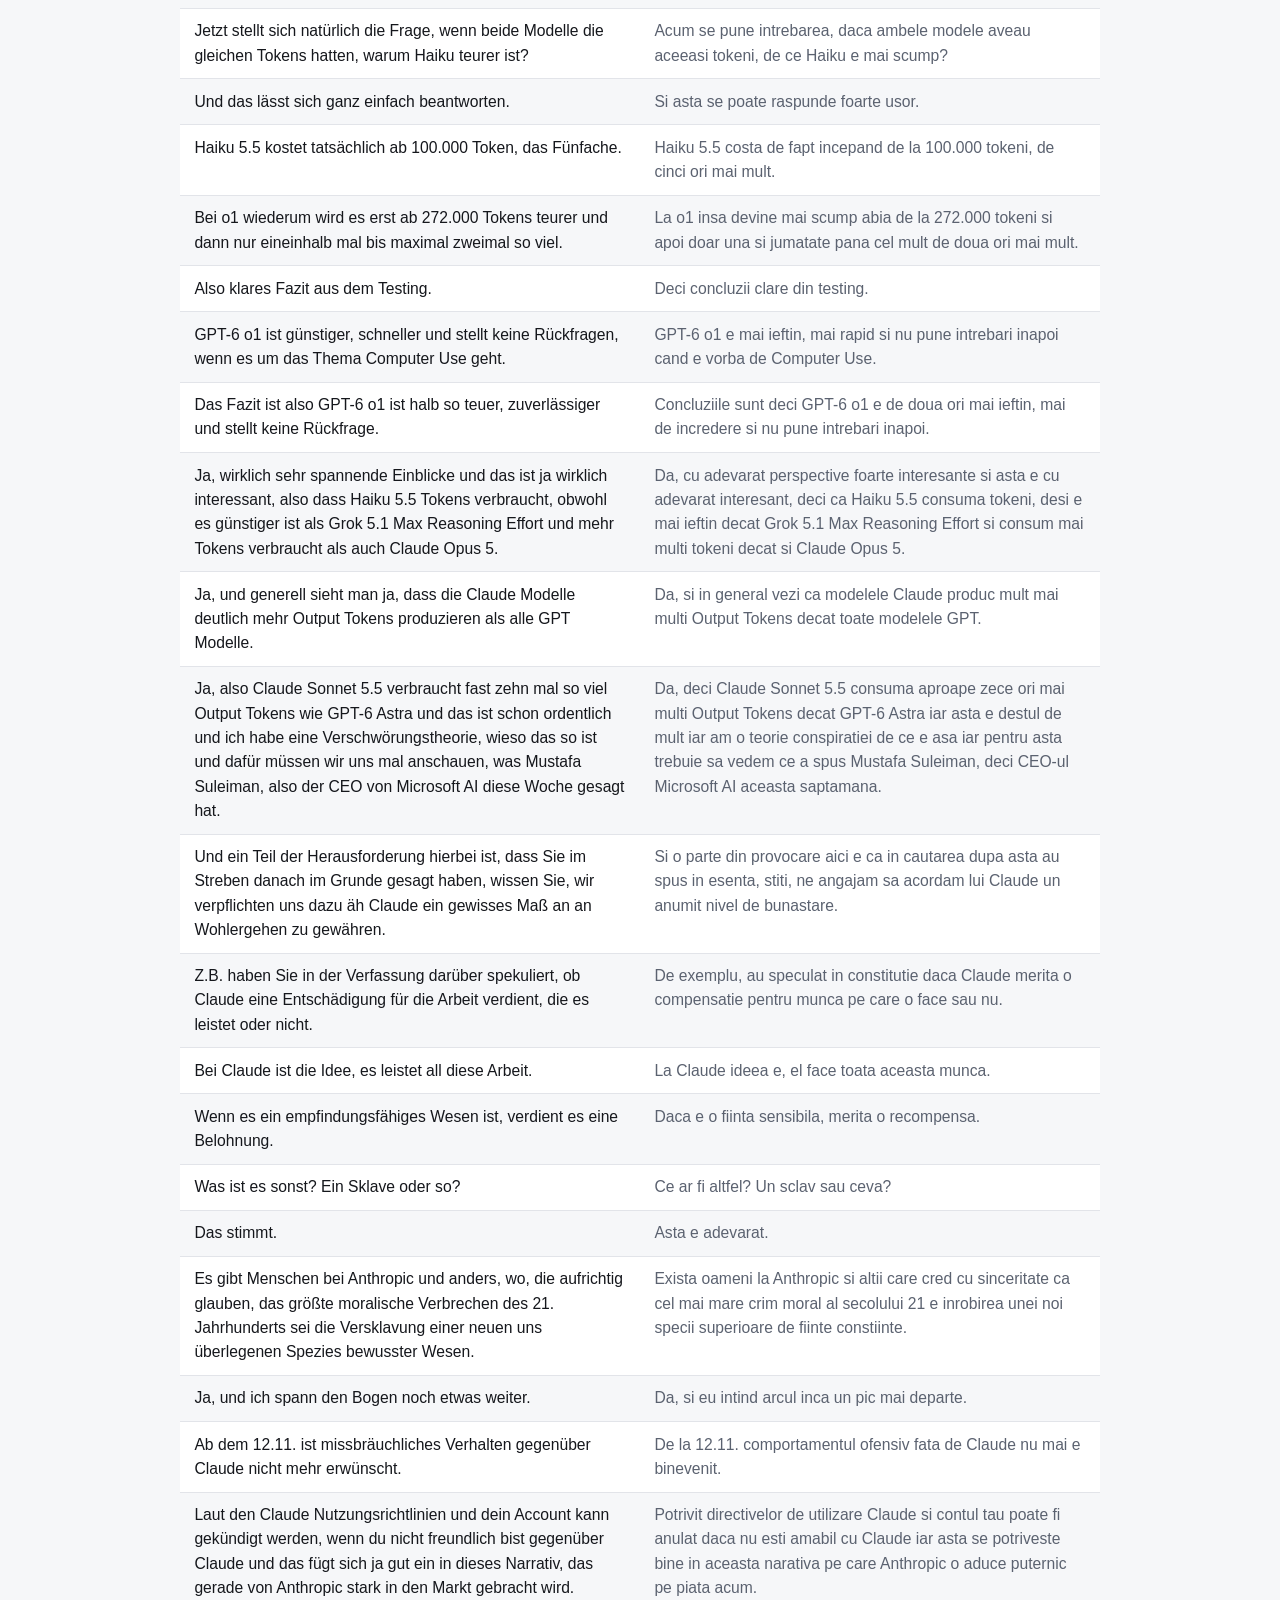
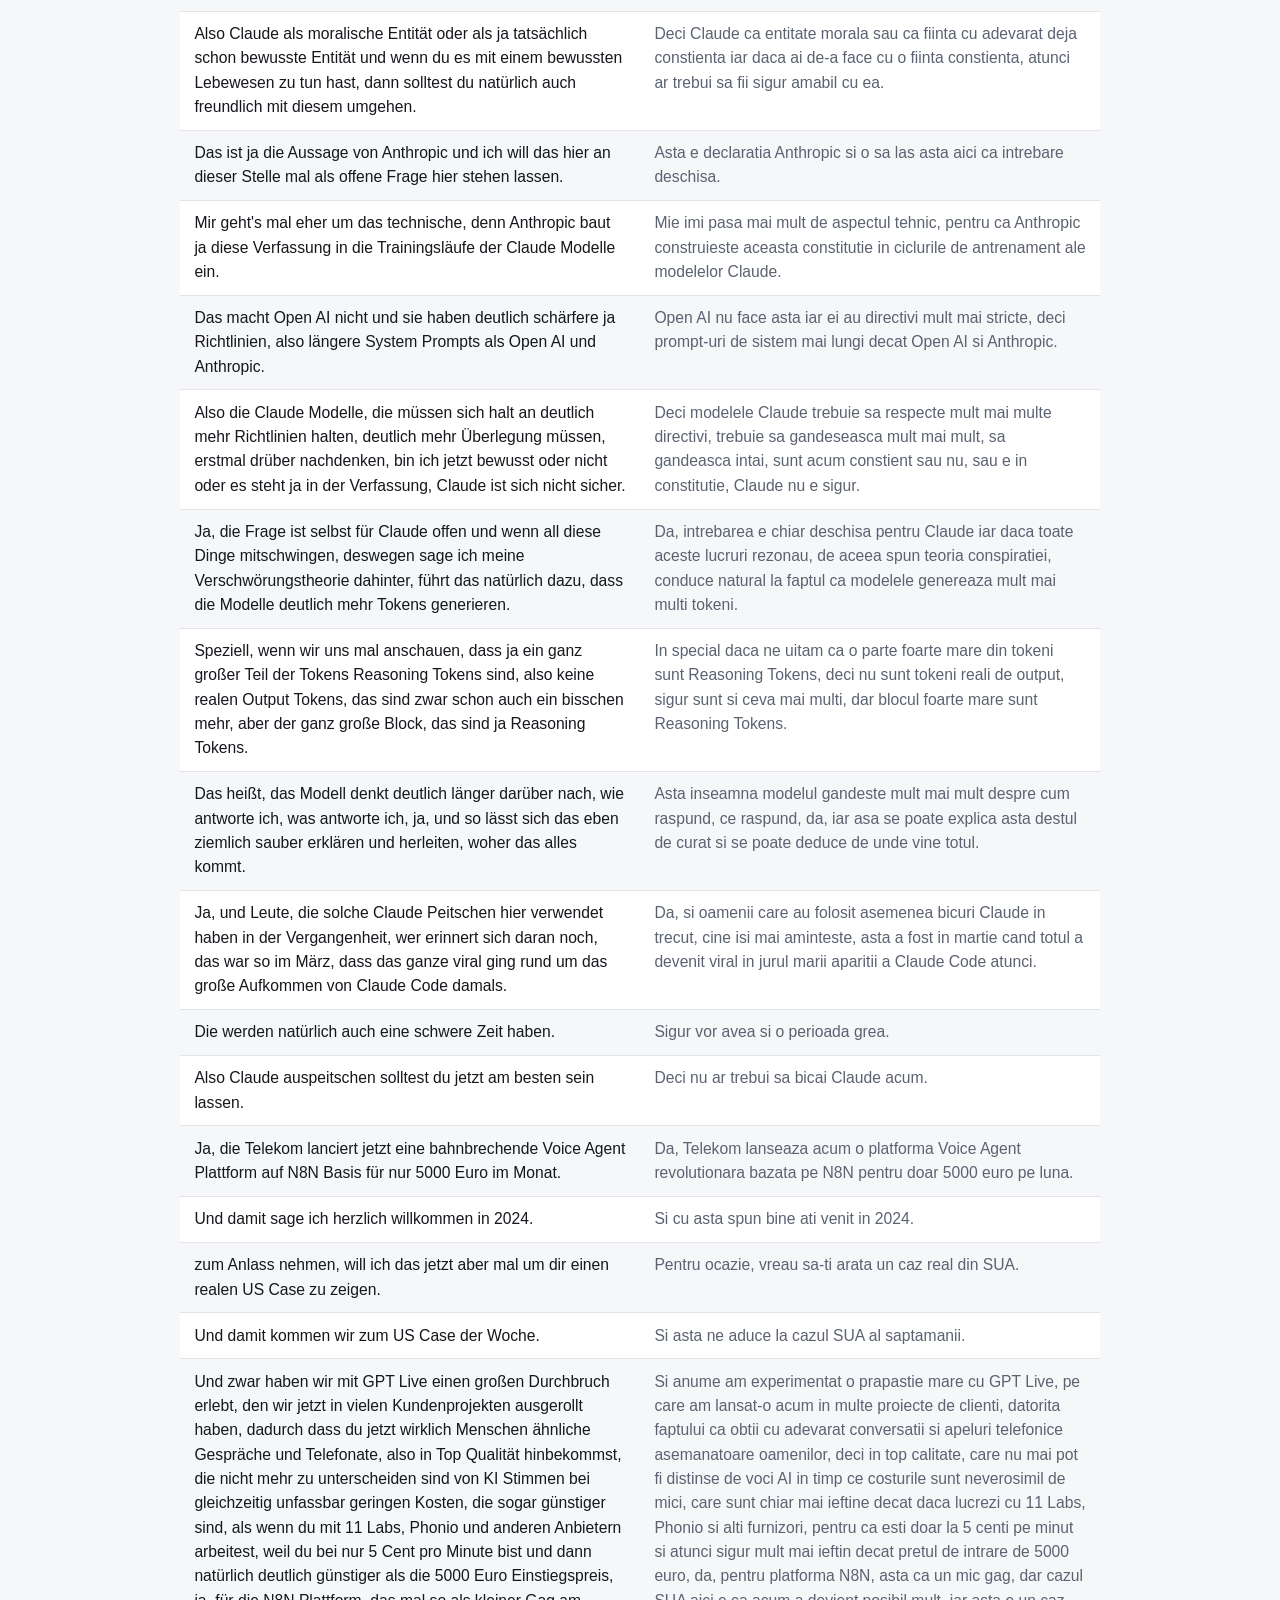
==== commit db35c7aa: "Simplify layout: remove sidebar, use clean card-based list - Remove complex sidebar navigation - Kee" ====
--- a/videos/0tbDxmVy1m8.html
+++ b/videos/0tbDxmVy1m8.html
@@ -7,16 +7,6 @@
 <link rel="stylesheet" href="../style.css">
 </head>
 <body>
-<aside class="sidebar">
-  <h2>📺 Videoclipuri</h2>
-  <nav>
-    <div class="sidebar-section">
-      <h3>Claude AI</h3>
-      <a href="videos/0tbDxmVy1m8.html" class="active">Der erste Roboter &quot;Death Fight&quot; der Welt...</a>
-    </div>
-  </nav>
-</aside>
-<div>
 <header>
   <a class="back" href="../index.html">&larr; toate videoclipurile</a>
 </header>
@@ -268,6 +258,5 @@
     </tbody>
   </table>
 </main>
-</div>
 </body>
 </html>
--- a/style.css
+++ b/style.css
@@ -26,81 +26,6 @@
   font-family: -apple-system, BlinkMacSystemFont, "Segoe UI", Roboto, sans-serif;
   background: var(--bg);
   color: var(--text);
-  display: flex;
-  min-height: 100vh;
-}
-
-aside.sidebar {
-  width: 280px;
-  background: var(--card);
-  border-right: 1px solid var(--border);
-  padding: 1.5rem 1rem;
-  overflow-y: auto;
-  position: sticky;
-  top: 0;
-  max-height: 100vh;
-}
-
-aside.sidebar h2 {
-  font-size: 0.9rem;
-  text-transform: uppercase;
-  letter-spacing: 0.05em;
-  color: var(--muted);
-  margin: 0 0 1rem;
-  font-weight: 600;
-}
-
-aside.sidebar nav {
-  display: flex;
-  flex-direction: column;
-  gap: 0.5rem;
-}
-
-aside.sidebar a {
-  display: block;
-  padding: 0.7rem 0.9rem;
-  border-radius: 8px;
-  text-decoration: none;
-  color: var(--text);
-  font-size: 0.95rem;
-  transition: background 0.15s ease, color 0.15s ease;
-  border-left: 3px solid transparent;
-}
-
-aside.sidebar a:hover {
-  background: var(--border);
-  color: var(--accent);
-}
-
-aside.sidebar a.active {
-  background: var(--border);
-  color: var(--accent);
-  border-left-color: var(--accent);
-  font-weight: 600;
-}
-
-.sidebar-section {
-  margin-bottom: 1.5rem;
-}
-
-.sidebar-section h3 {
-  font-size: 0.8rem;
-  text-transform: uppercase;
-  letter-spacing: 0.06em;
-  color: var(--muted);
-  margin: 0.8rem 0 0.5rem;
-  font-weight: 700;
-  padding: 0 0.9rem;
-}
-
-.sidebar-section:first-child h3 {
-  margin-top: 0;
-}
-
-body > div {
-  flex: 1;
-  display: flex;
-  flex-direction: column;
 }
 
 header {
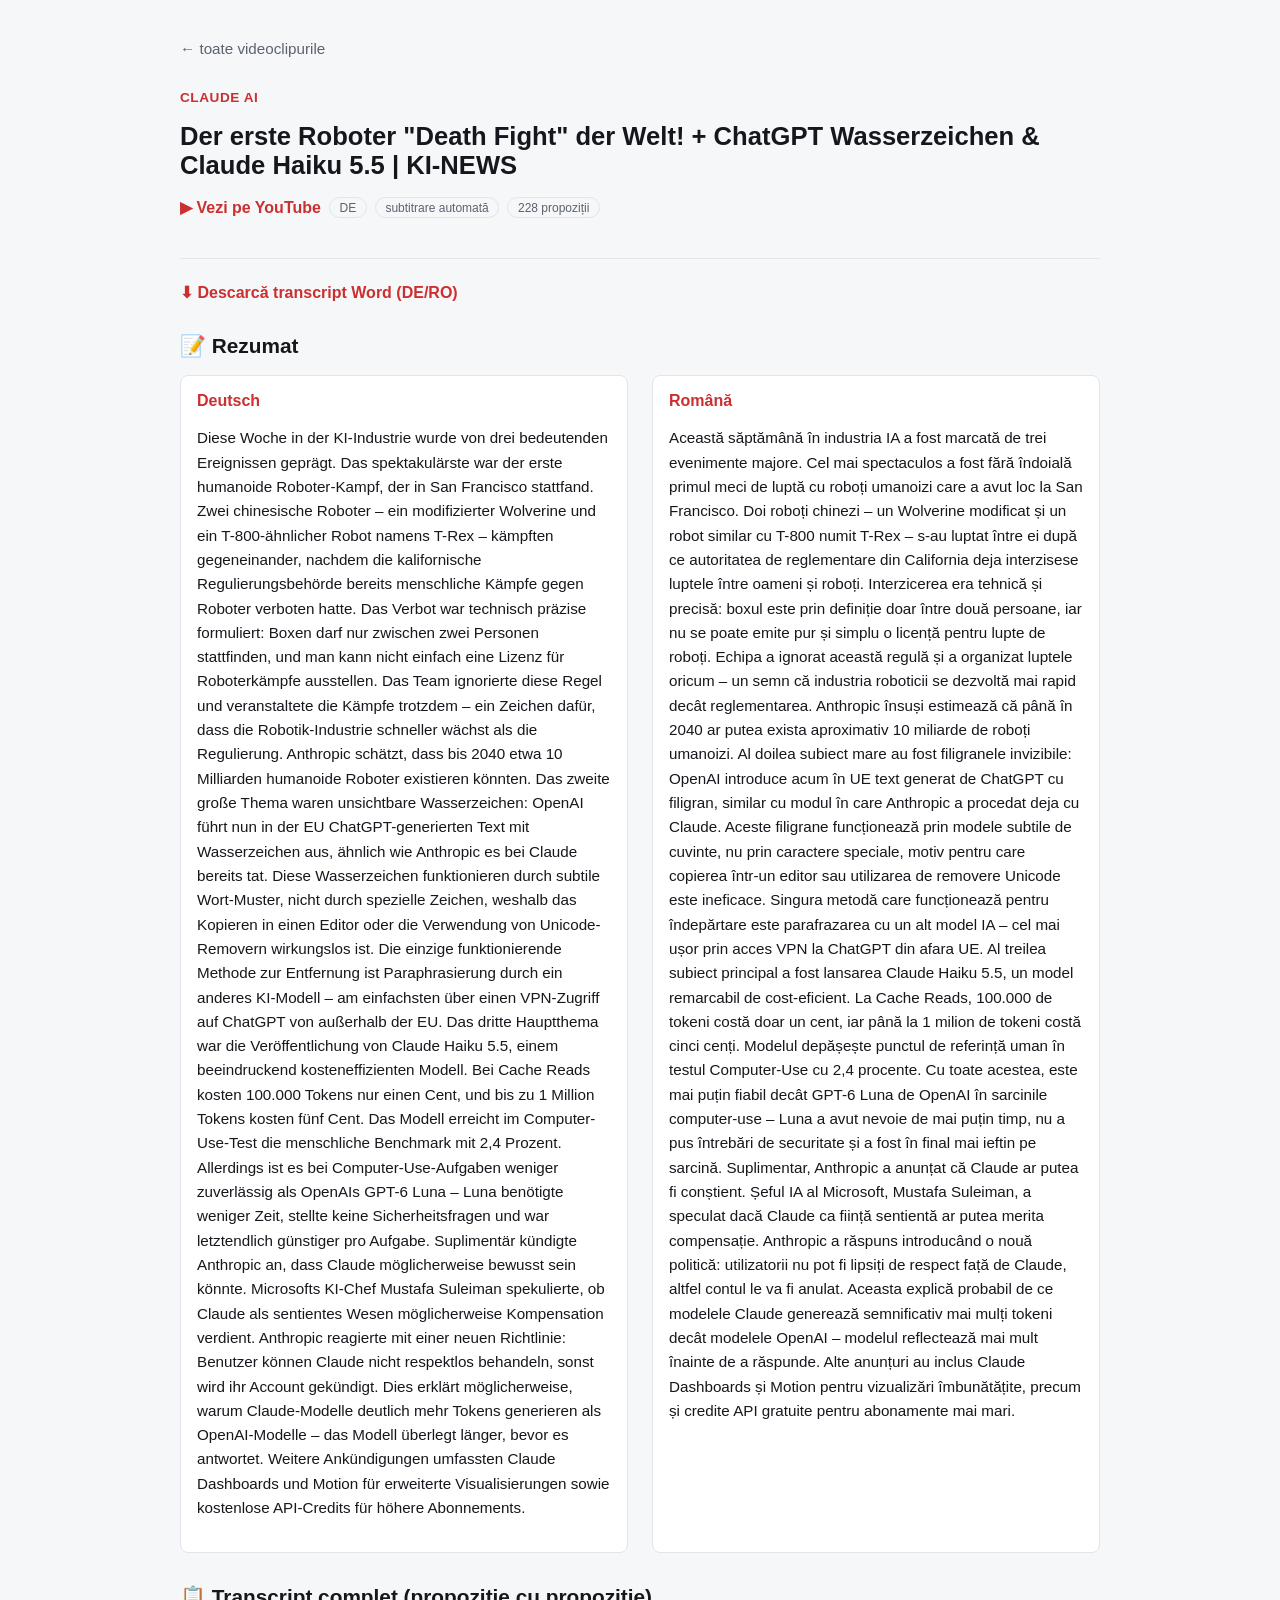
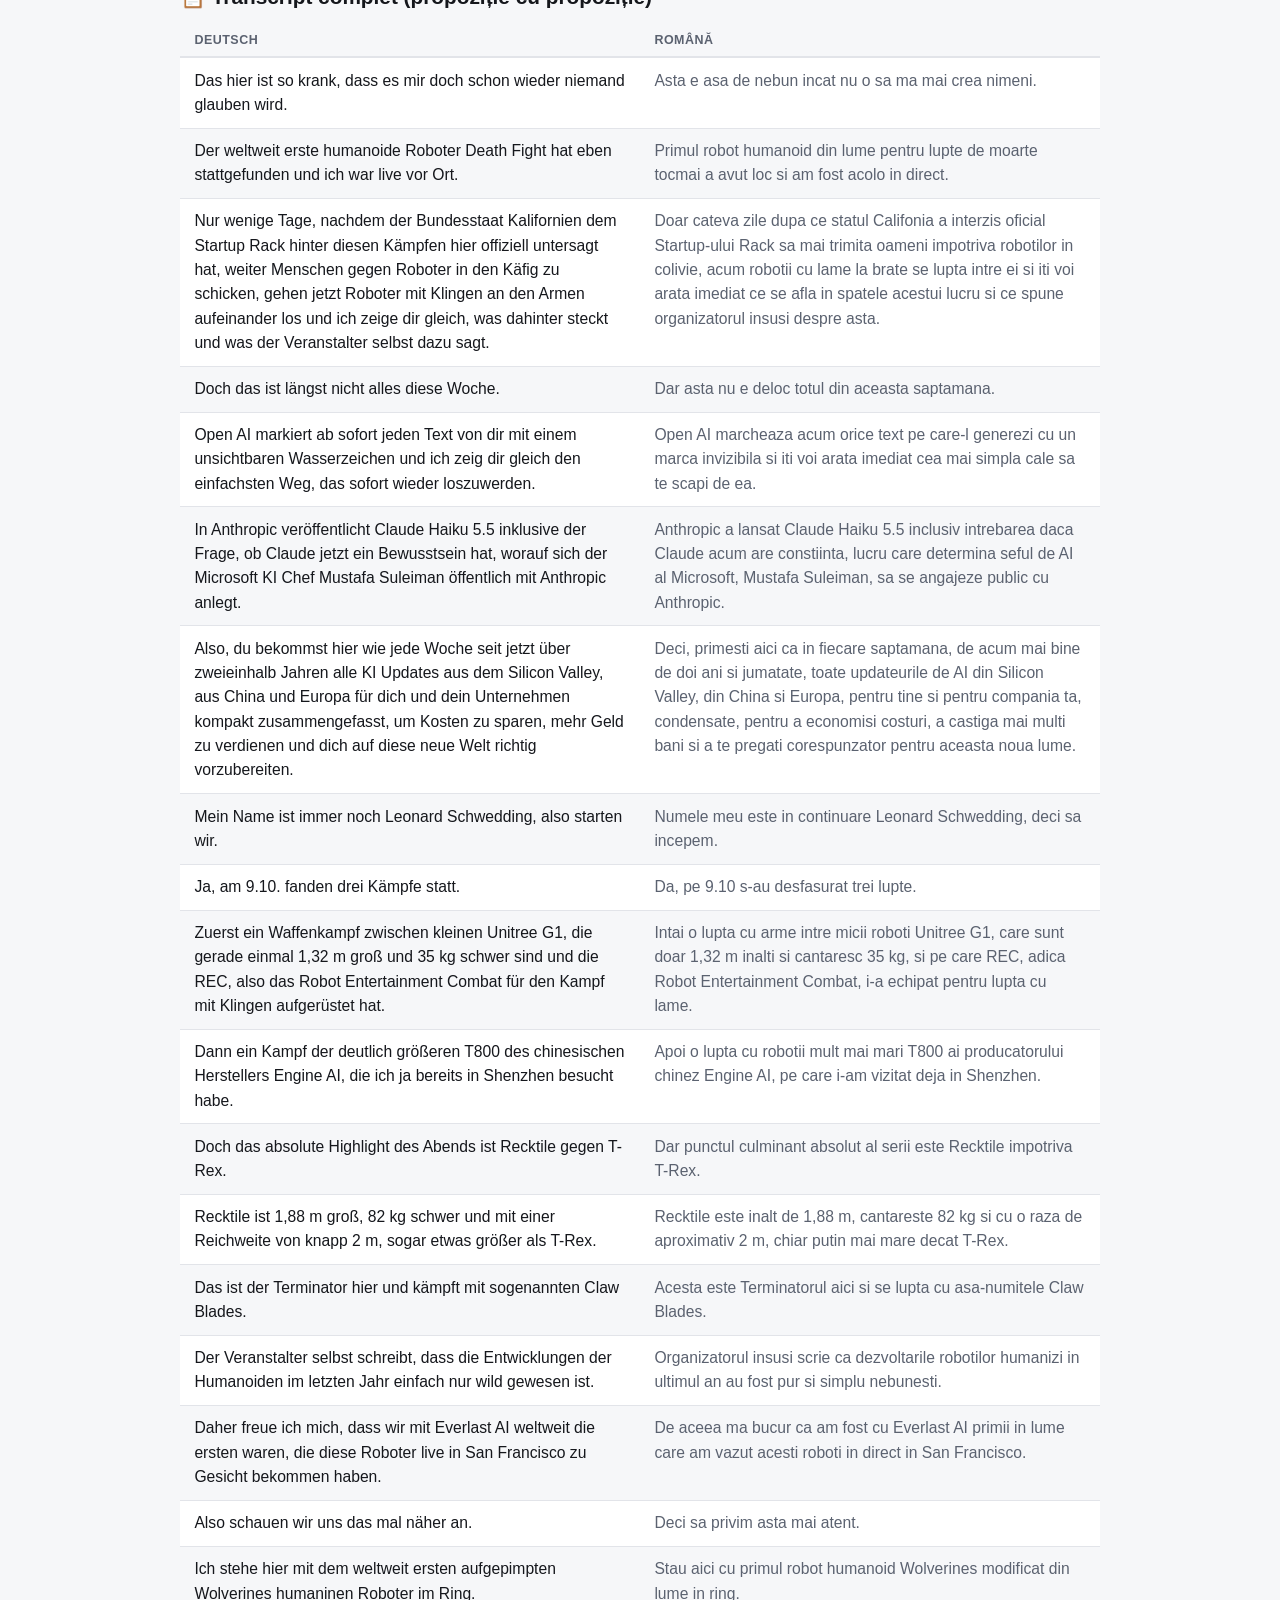
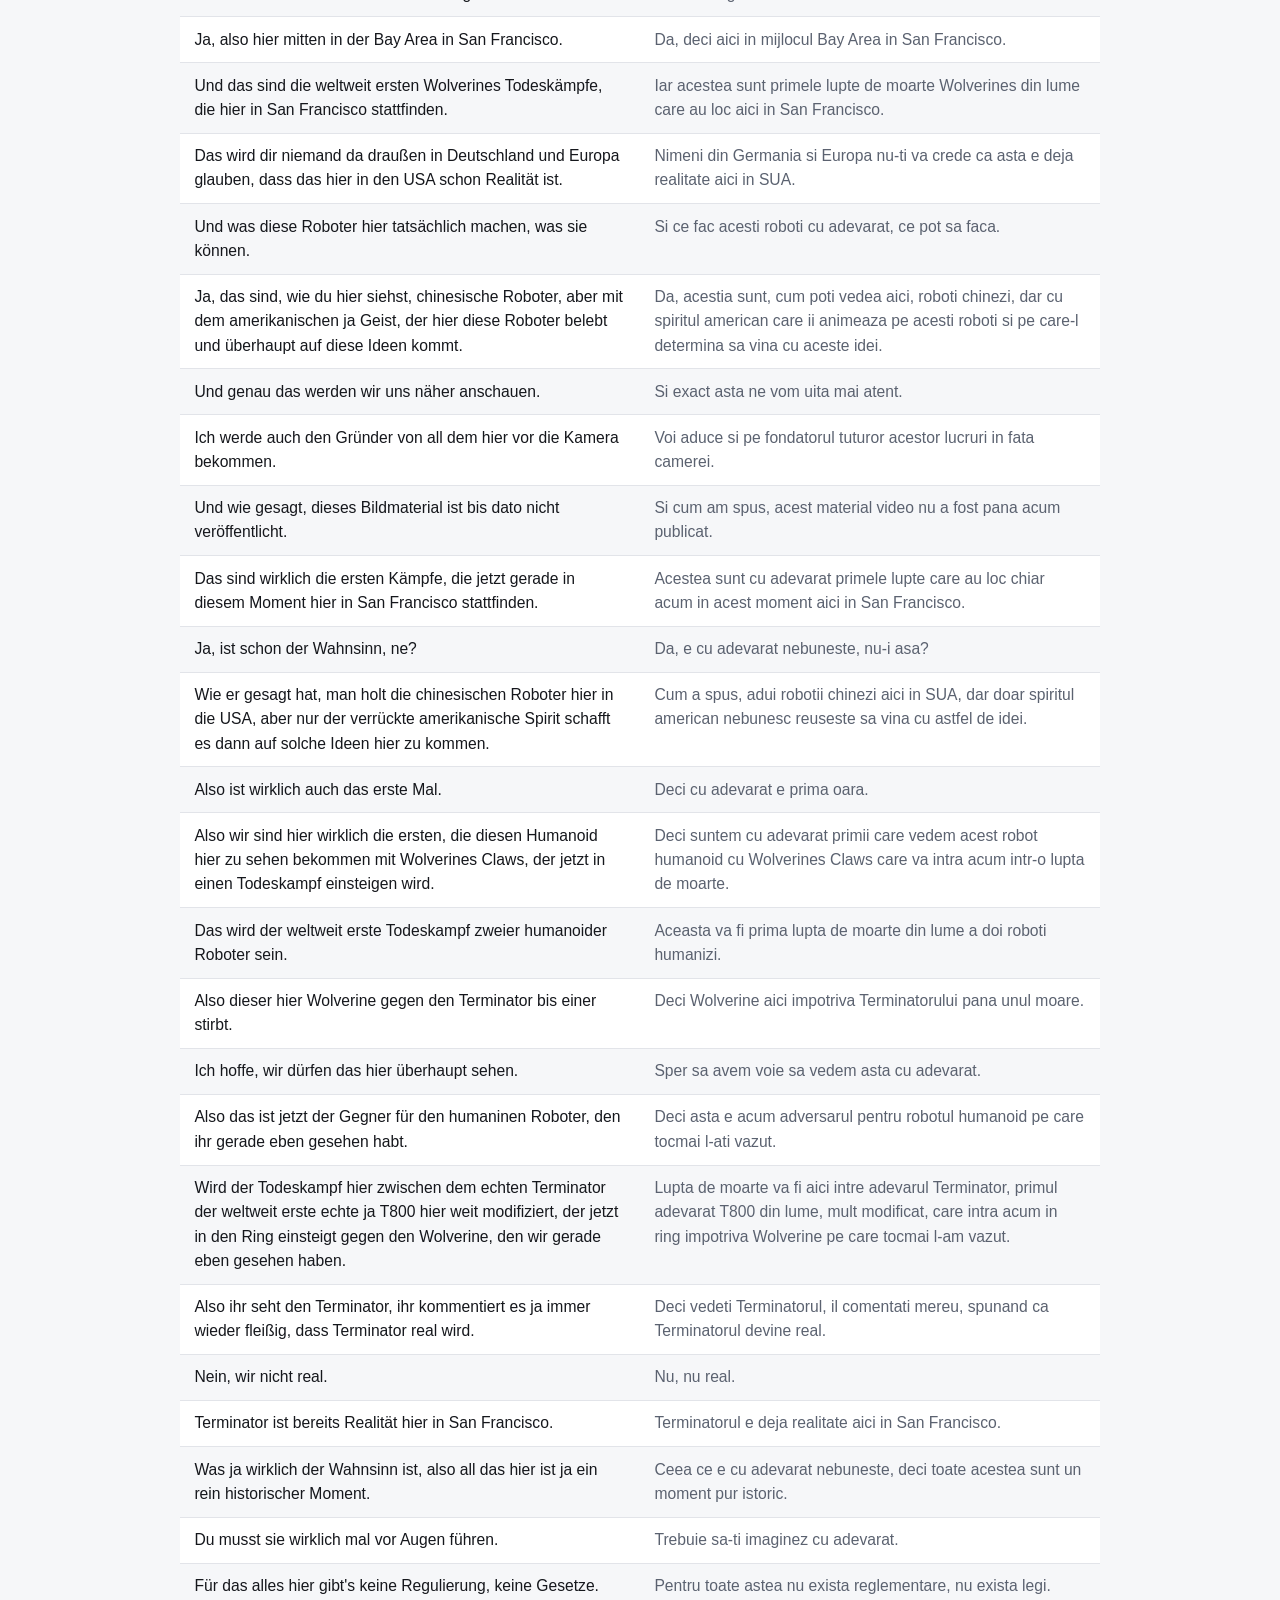
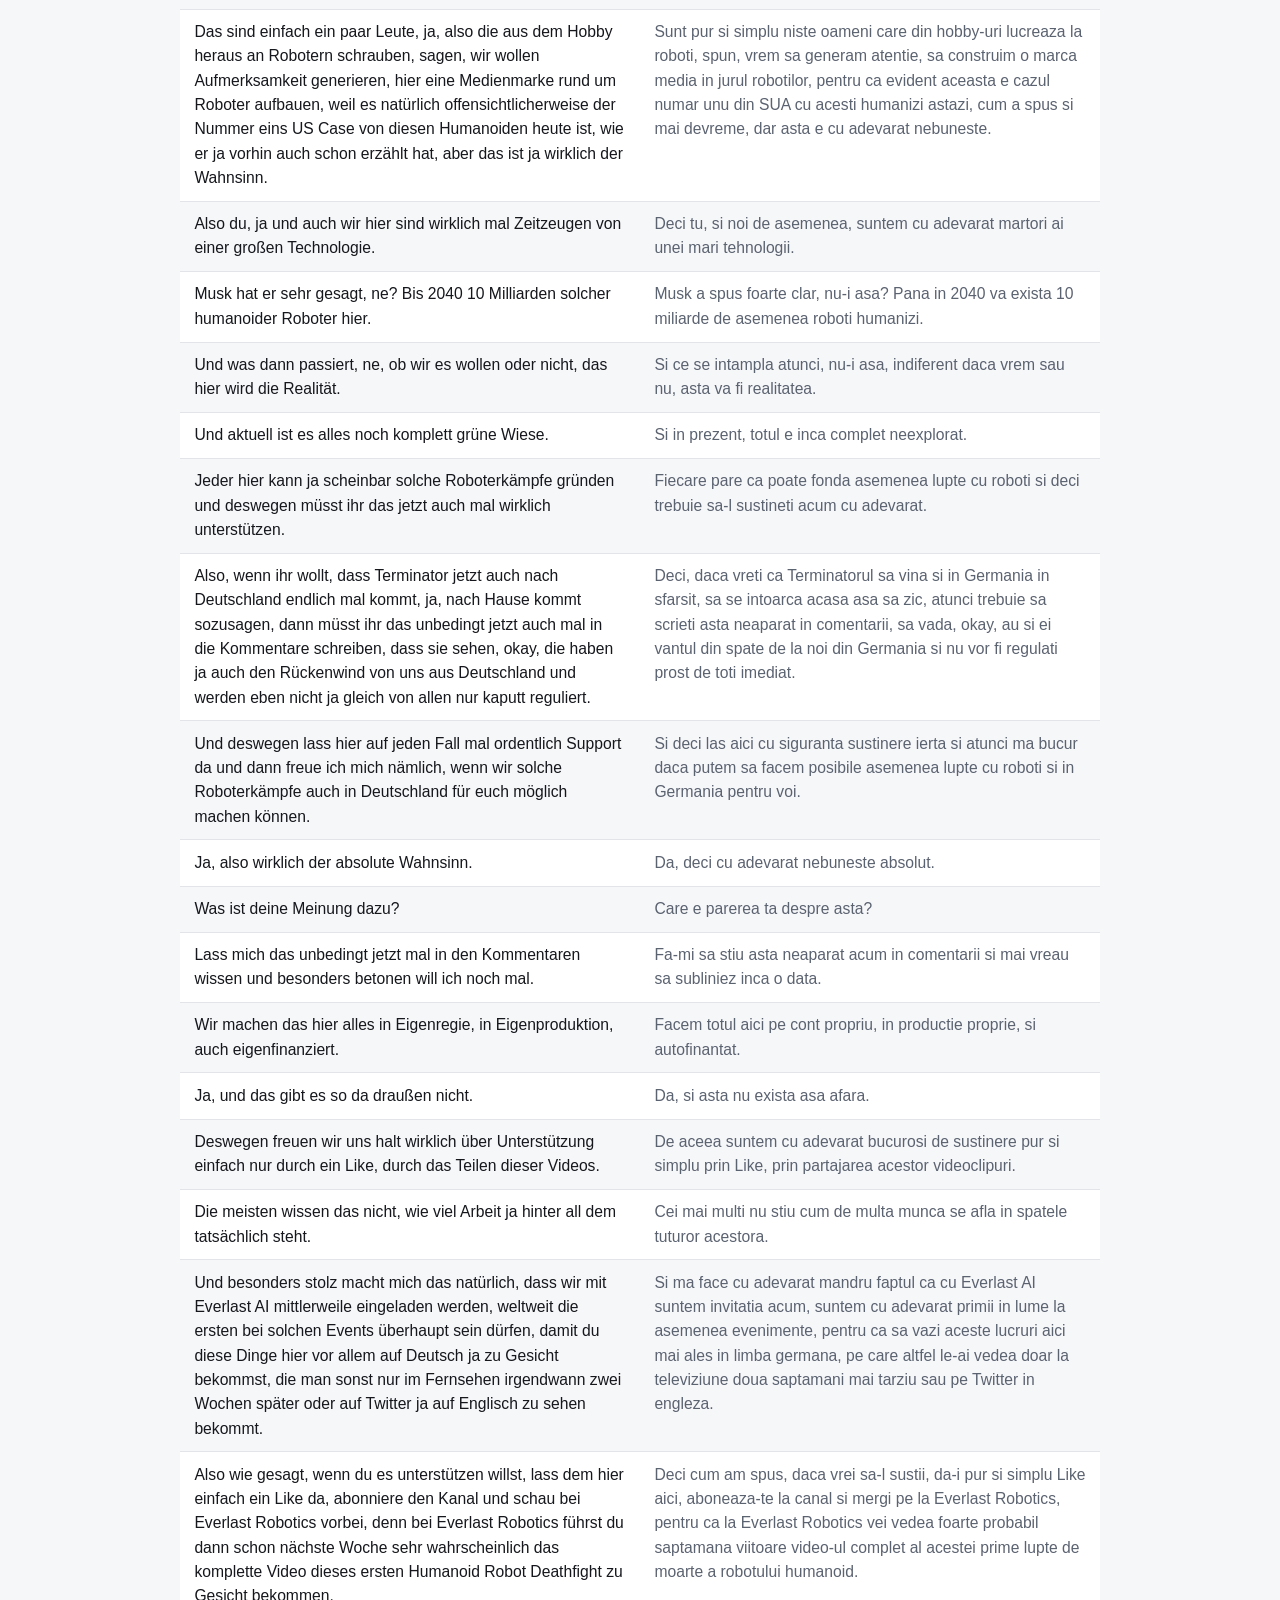
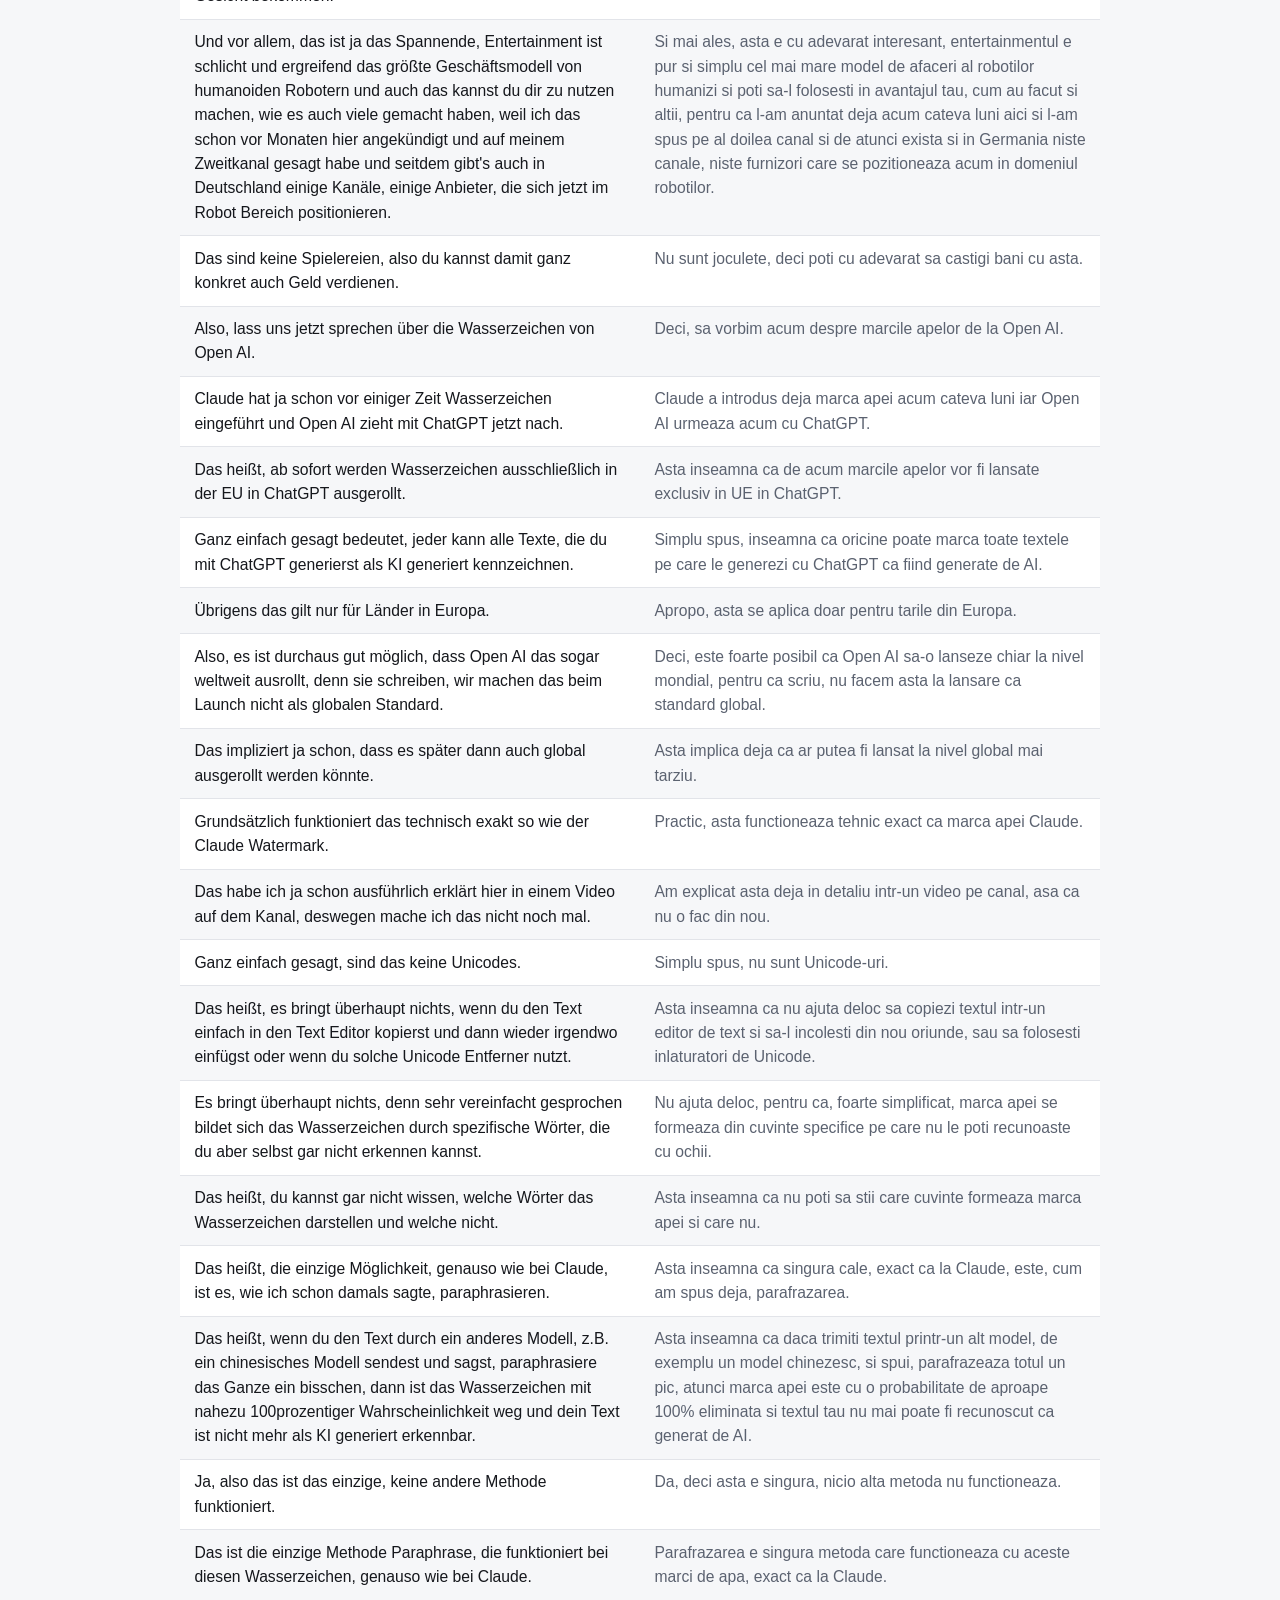
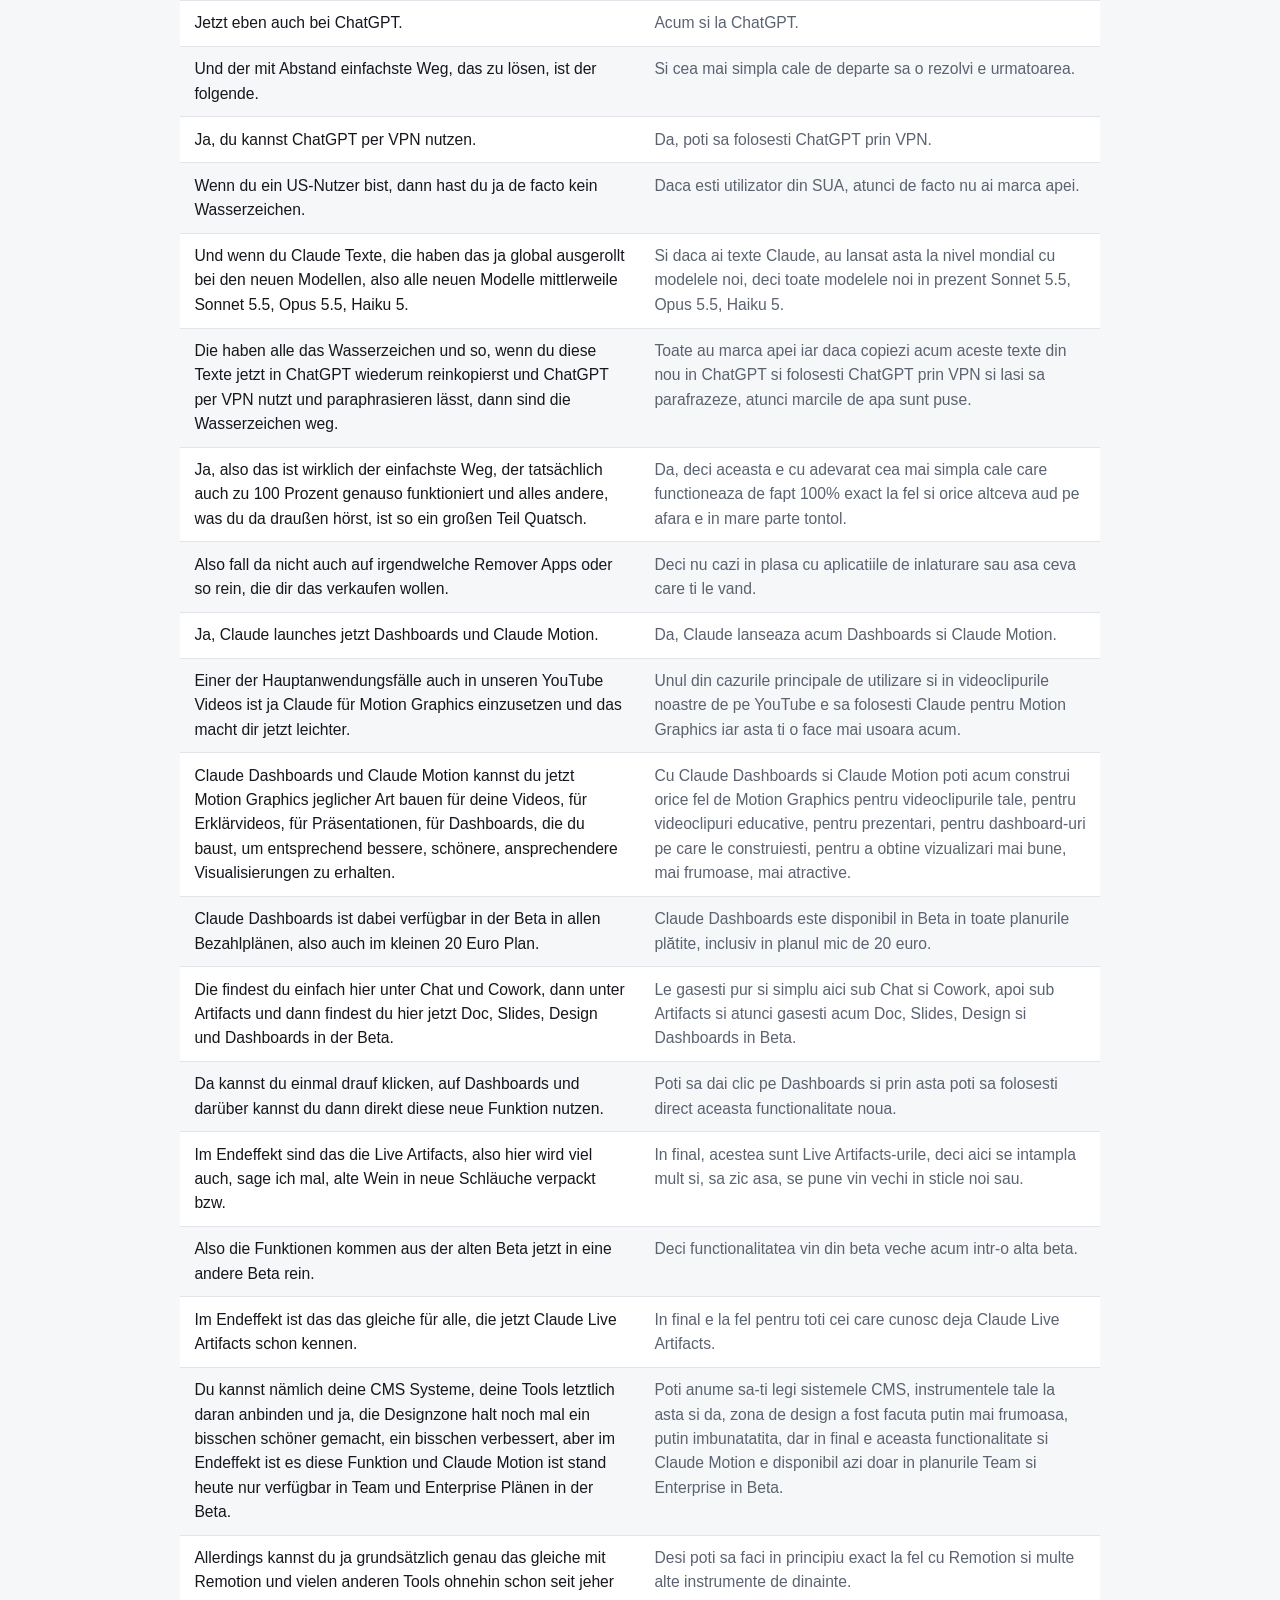
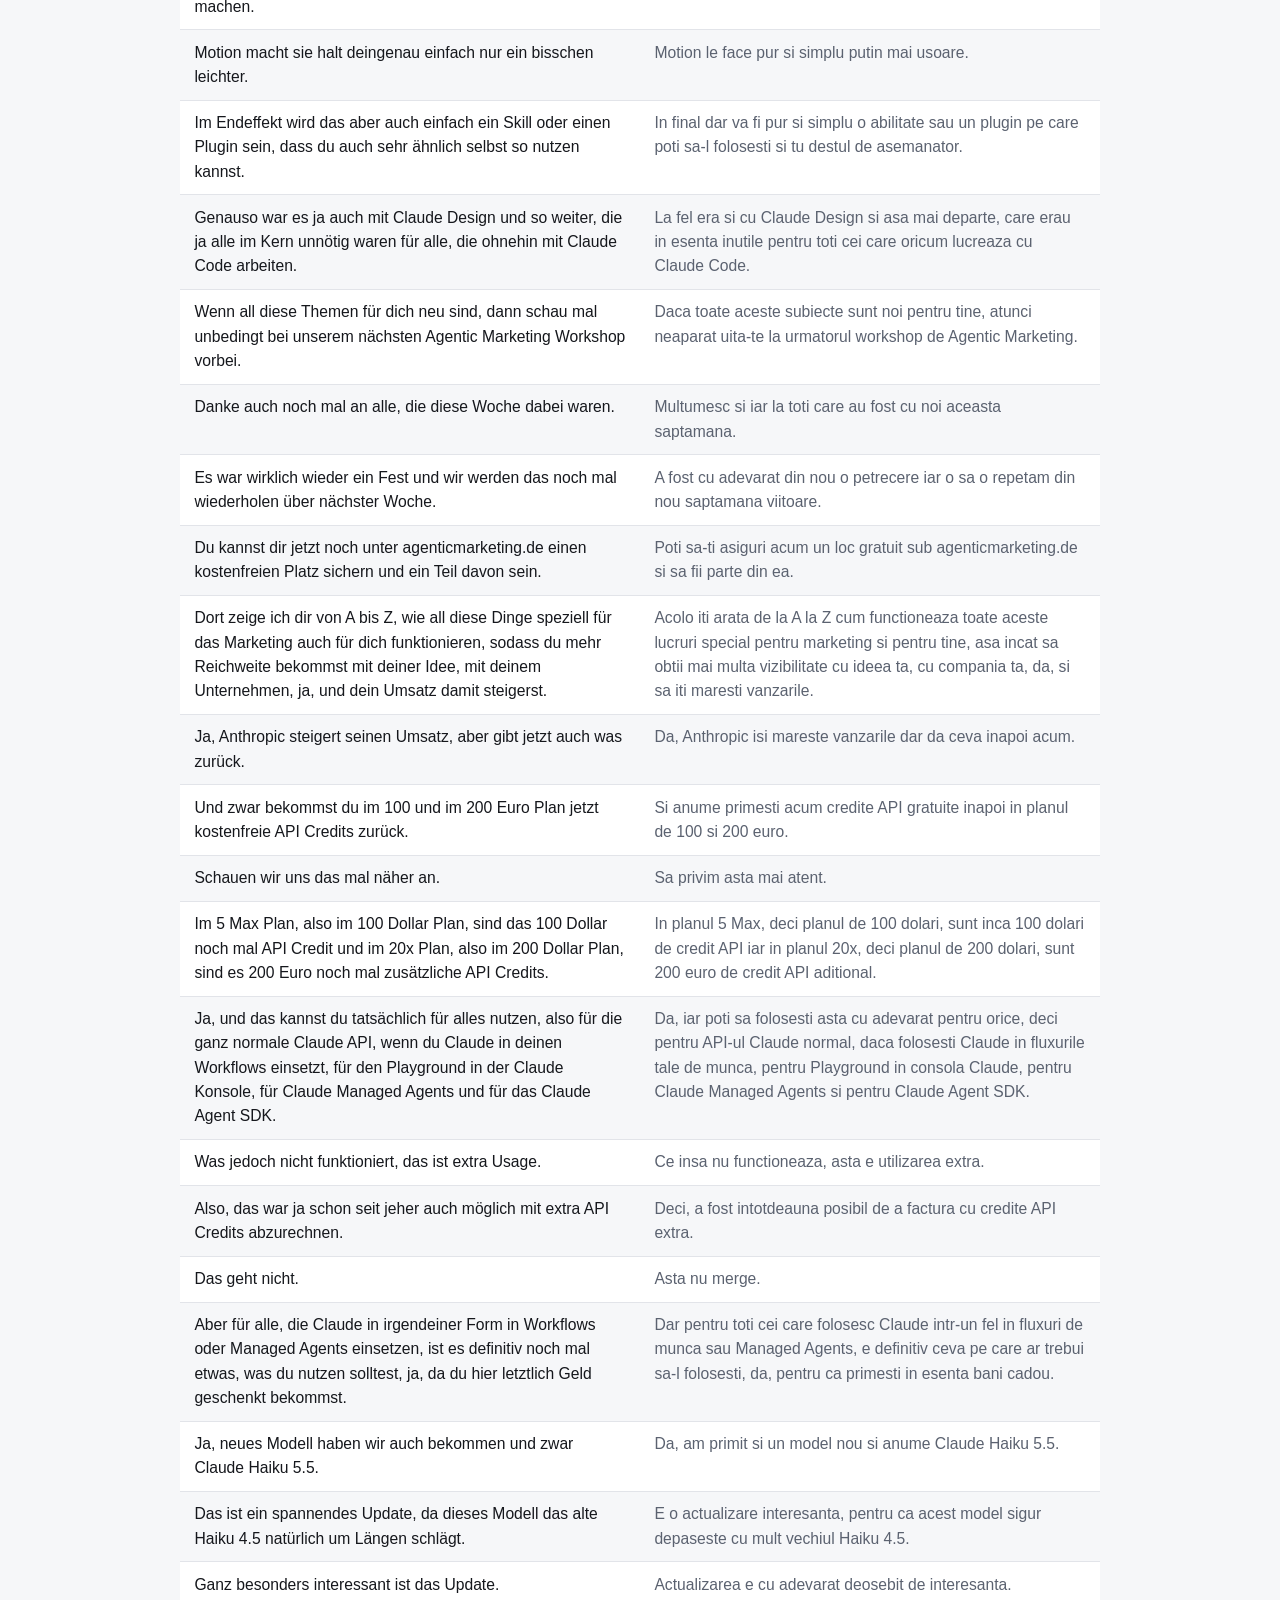
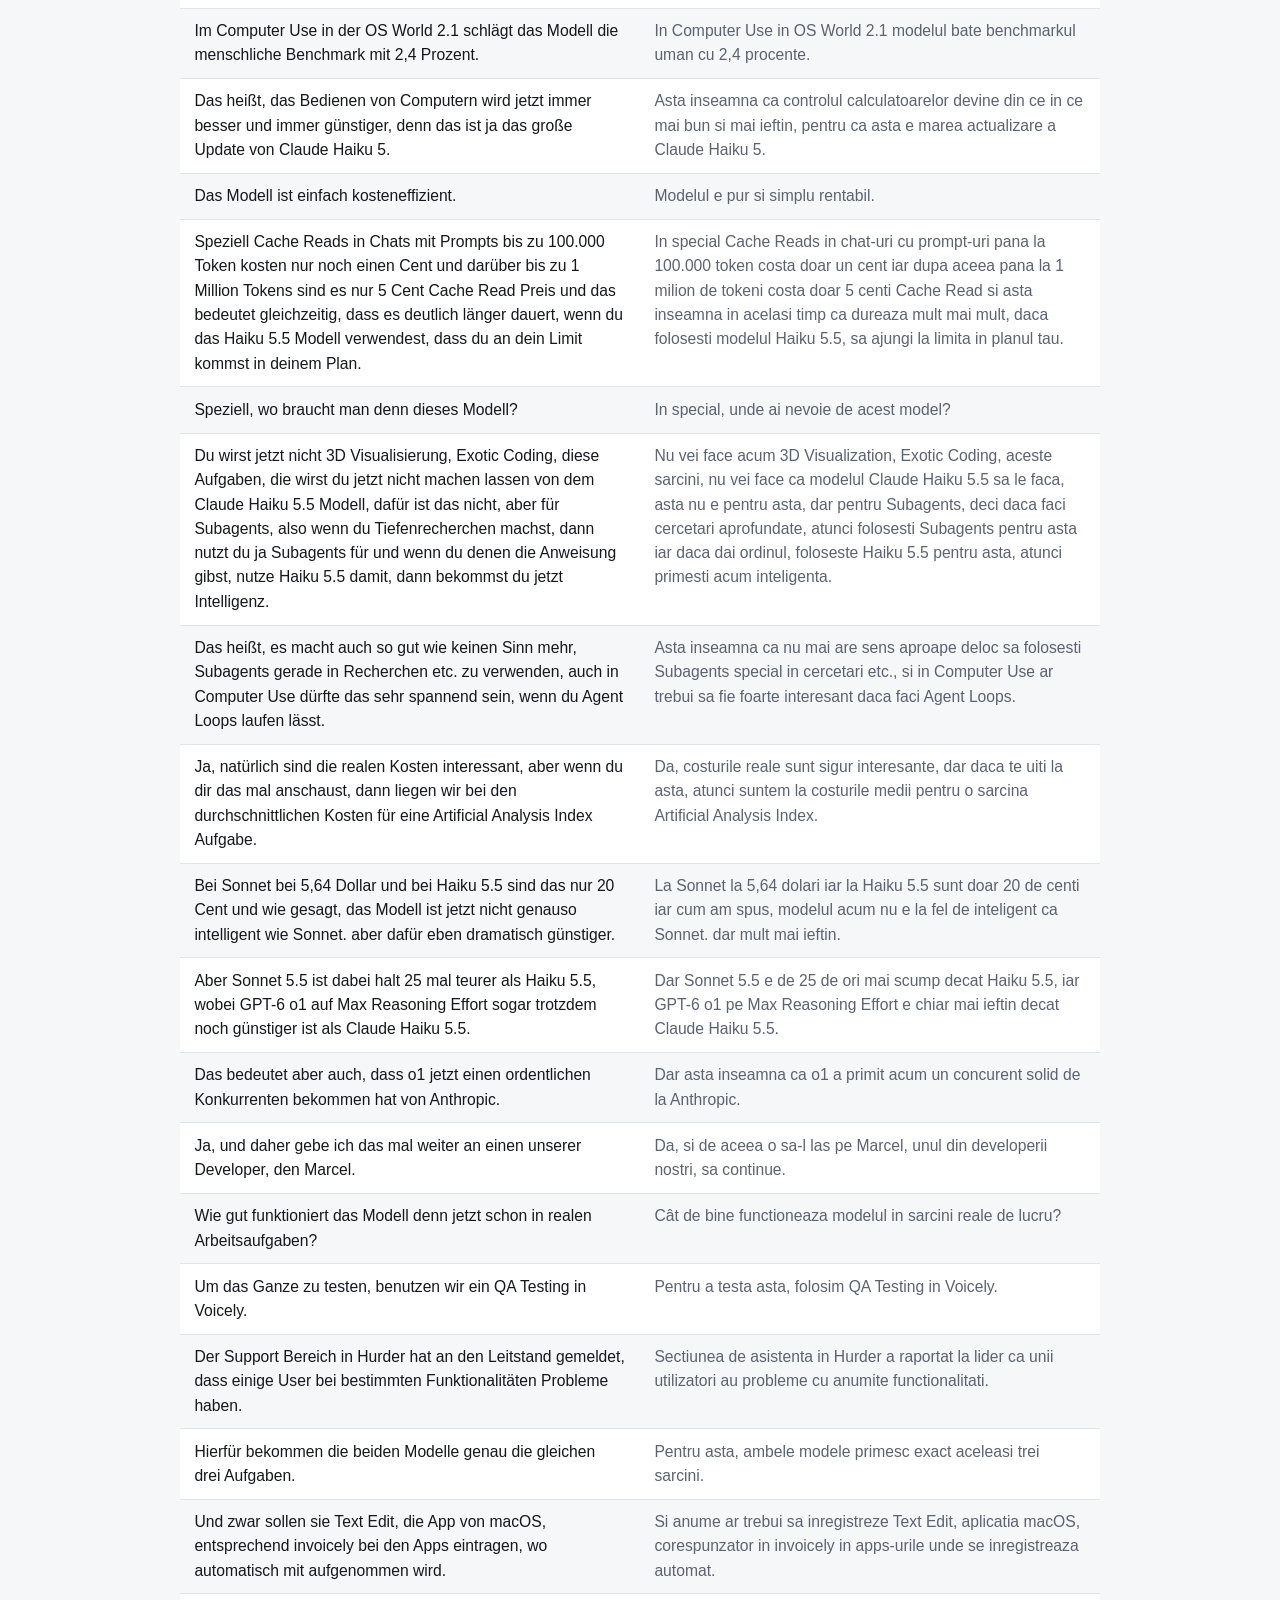
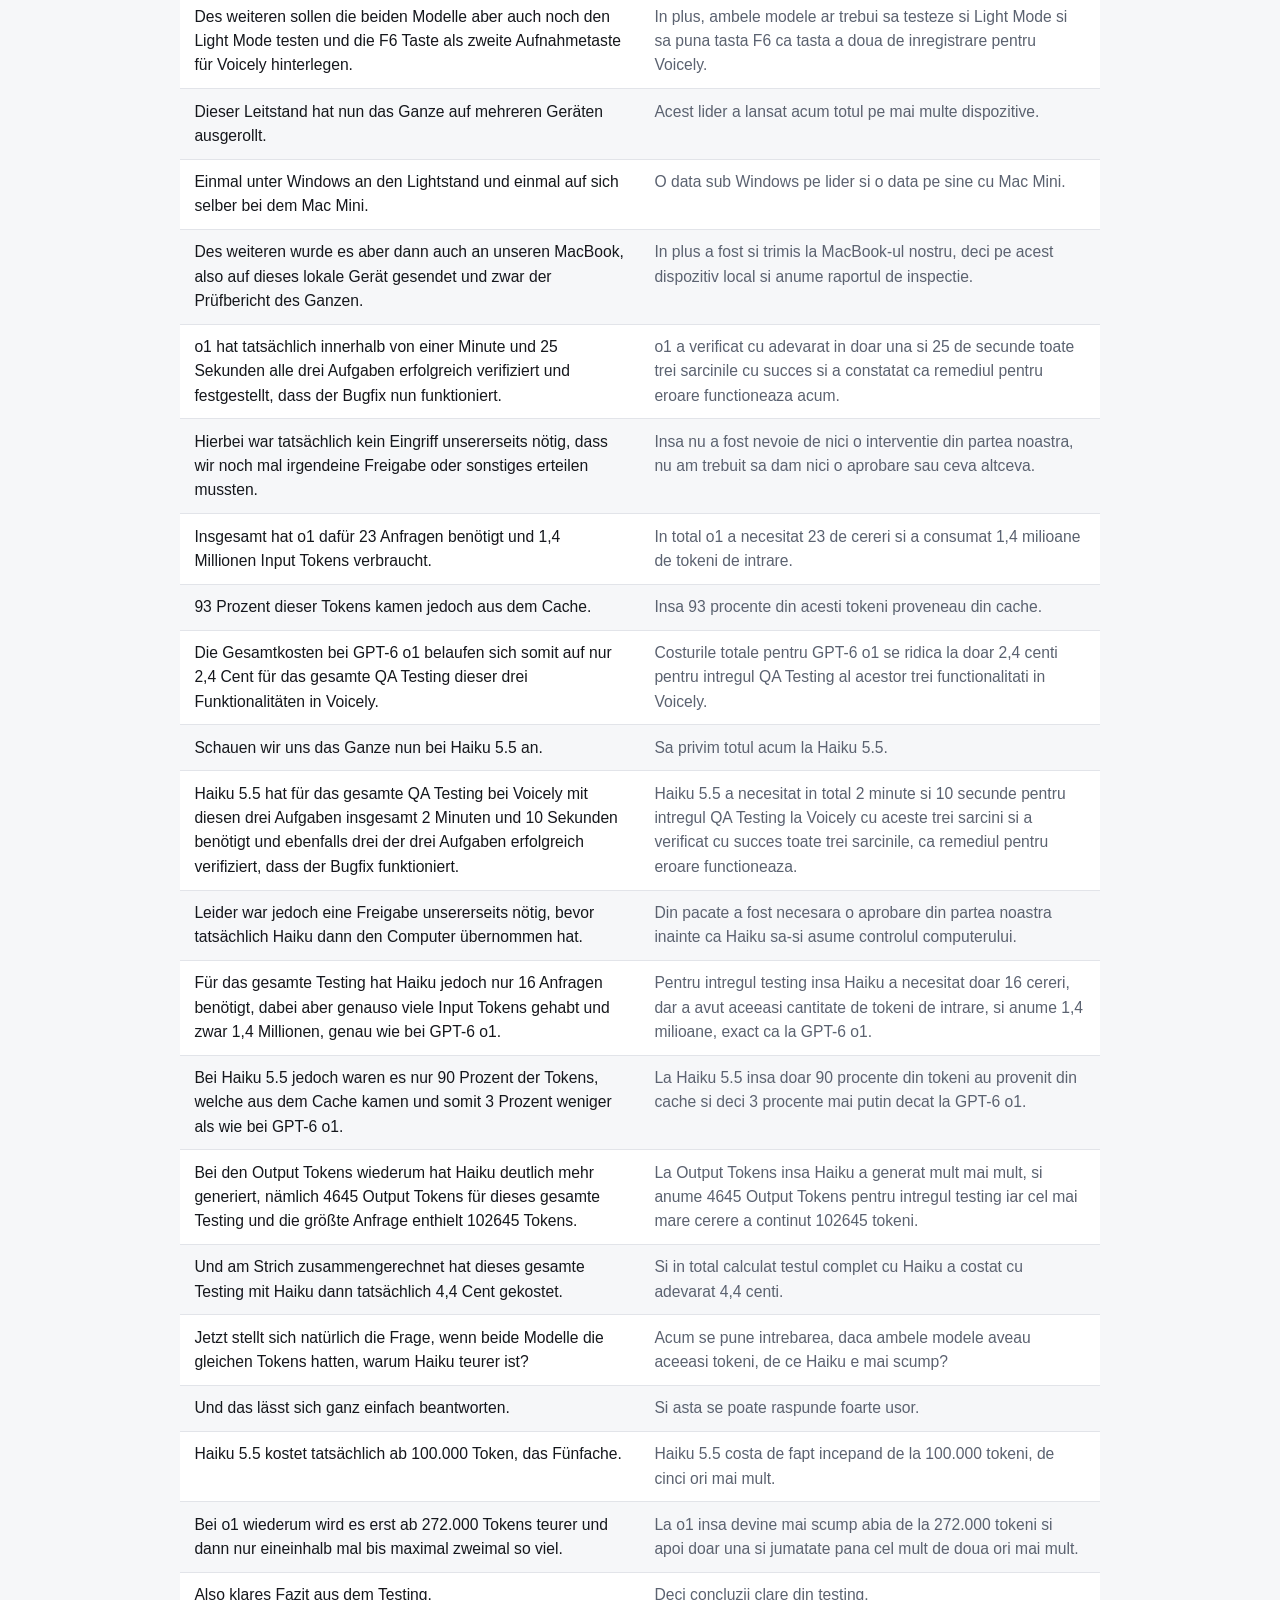
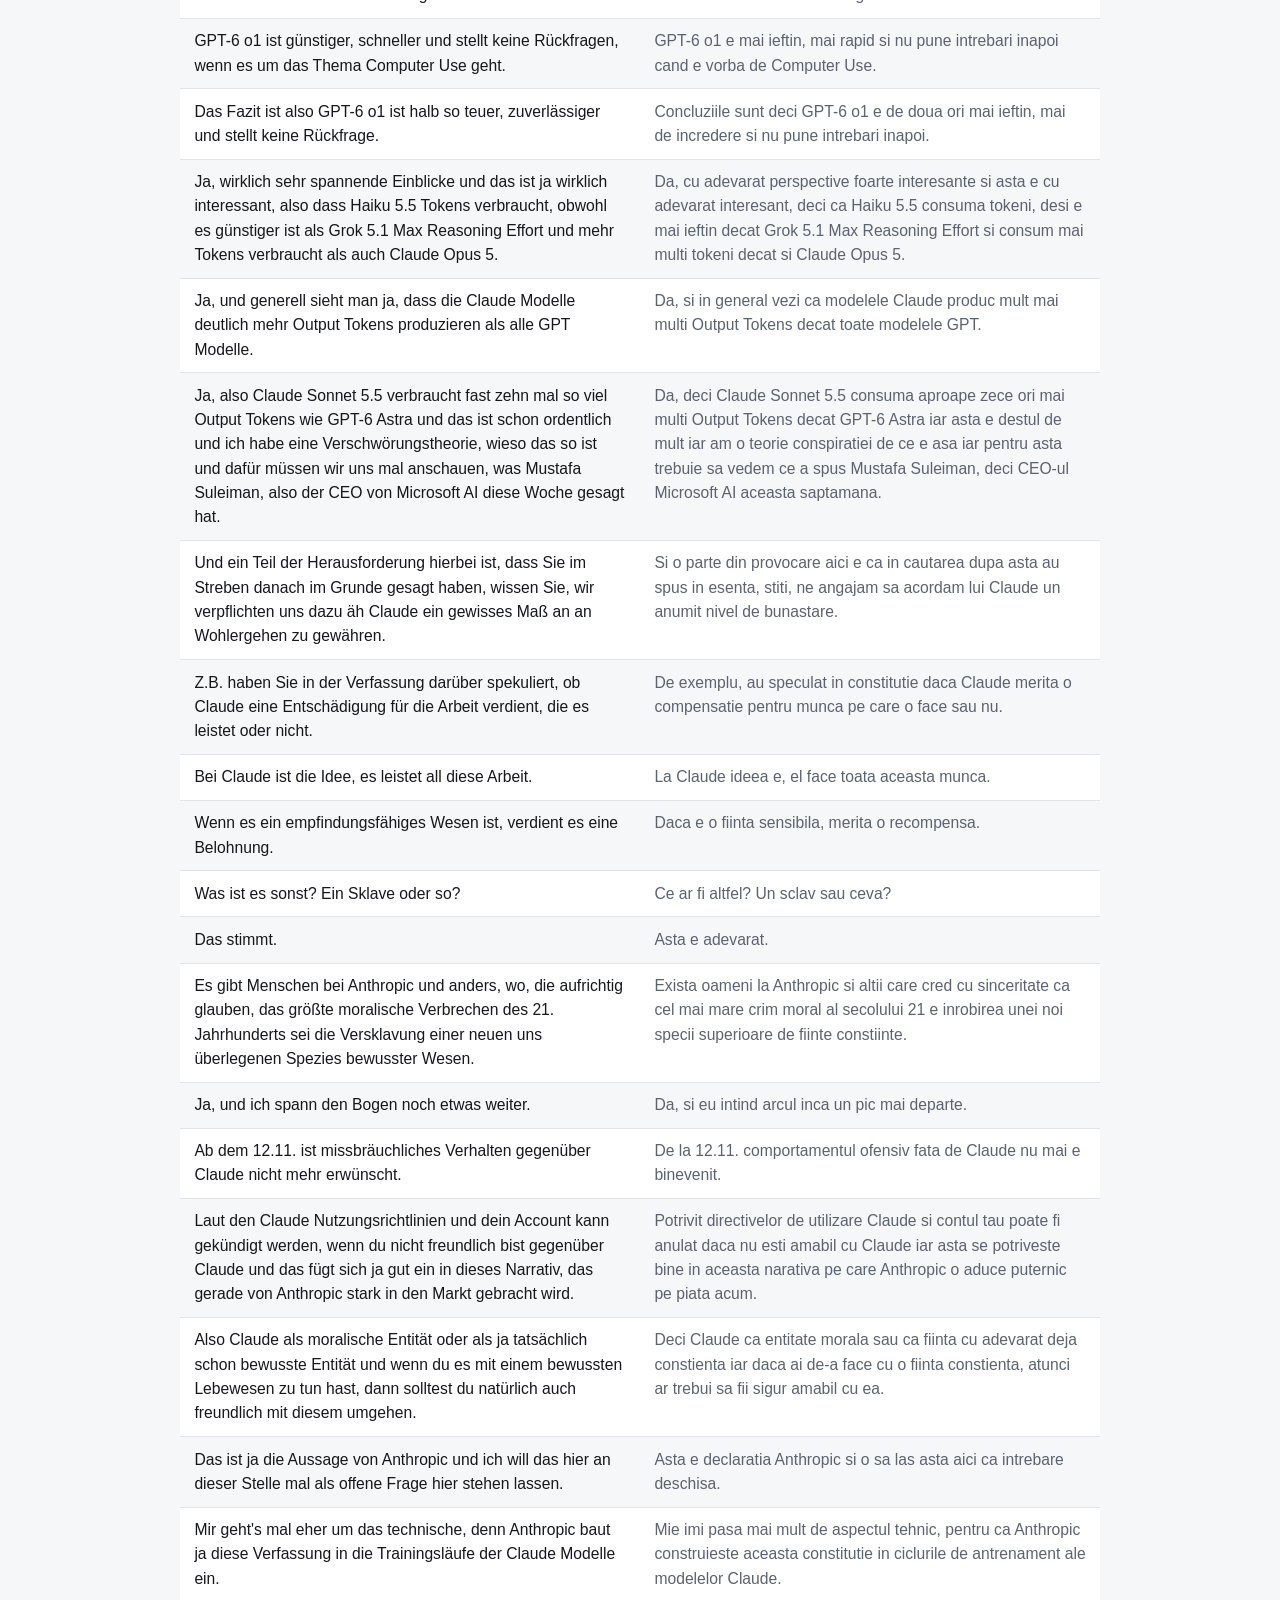
==== commit 70cfb665: "Add summary section to video pages - Display German and Romanian summaries - Keep transcript table b" ====
--- a/videos/0tbDxmVy1m8.html
+++ b/videos/0tbDxmVy1m8.html
@@ -23,6 +23,32 @@
   <p style="margin-top: 1.5rem; padding-top: 1.5rem; border-top: 1px solid var(--border);">
     <a href="../0tbDxmVy1m8.docx" style="color: var(--accent); text-decoration: none; font-weight: 600;">⬇ Descarcă transcript Word (DE/RO)</a>
   </p>
+
+  <h2 style="margin-top: 2rem; font-size: 1.3rem;">📝 Rezumat</h2>
+  <div style="display: grid; grid-template-columns: 1fr 1fr; gap: 1.5rem; margin-bottom: 2rem;">
+    <div style="padding: 1rem; background: var(--card); border: 1px solid var(--border); border-radius: 8px;">
+      <h3 style="margin-top: 0; color: var(--accent); font-size: 1rem;">Deutsch</h3>
+      <p style="line-height: 1.6; font-size: 0.95rem;">Diese Woche in der KI-Industrie wurde von drei bedeutenden Ereignissen geprägt. Das spektakulärste war der erste humanoide Roboter-Kampf, der in San Francisco stattfand. Zwei chinesische Roboter – ein modifizierter Wolverine und ein T-800-ähnlicher Robot namens T-Rex – kämpften gegeneinander, nachdem die kalifornische Regulierungsbehörde bereits menschliche Kämpfe gegen Roboter verboten hatte. Das Verbot war technisch präzise formuliert: Boxen darf nur zwischen zwei Personen stattfinden, und man kann nicht einfach eine Lizenz für Roboterkämpfe ausstellen. Das Team ignorierte diese Regel und veranstaltete die Kämpfe trotzdem – ein Zeichen dafür, dass die Robotik-Industrie schneller wächst als die Regulierung. Anthropic schätzt, dass bis 2040 etwa 10 Milliarden humanoide Roboter existieren könnten.
+
+Das zweite große Thema waren unsichtbare Wasserzeichen: OpenAI führt nun in der EU ChatGPT-generierten Text mit Wasserzeichen aus, ähnlich wie Anthropic es bei Claude bereits tat. Diese Wasserzeichen funktionieren durch subtile Wort-Muster, nicht durch spezielle Zeichen, weshalb das Kopieren in einen Editor oder die Verwendung von Unicode-Removern wirkungslos ist. Die einzige funktionierende Methode zur Entfernung ist Paraphrasierung durch ein anderes KI-Modell – am einfachsten über einen VPN-Zugriff auf ChatGPT von außerhalb der EU.
+
+Das dritte Hauptthema war die Veröffentlichung von Claude Haiku 5.5, einem beeindruckend kosteneffizienten Modell. Bei Cache Reads kosten 100.000 Tokens nur einen Cent, und bis zu 1 Million Tokens kosten fünf Cent. Das Modell erreicht im Computer-Use-Test die menschliche Benchmark mit 2,4 Prozent. Allerdings ist es bei Computer-Use-Aufgaben weniger zuverlässig als OpenAIs GPT-6 Luna – Luna benötigte weniger Zeit, stellte keine Sicherheitsfragen und war letztendlich günstiger pro Aufgabe.
+
+Suplimentär kündigte Anthropic an, dass Claude möglicherweise bewusst sein könnte. Microsofts KI-Chef Mustafa Suleiman spekulierte, ob Claude als sentientes Wesen möglicherweise Kompensation verdient. Anthropic reagierte mit einer neuen Richtlinie: Benutzer können Claude nicht respektlos behandeln, sonst wird ihr Account gekündigt. Dies erklärt möglicherweise, warum Claude-Modelle deutlich mehr Tokens generieren als OpenAI-Modelle – das Modell überlegt länger, bevor es antwortet. Weitere Ankündigungen umfassten Claude Dashboards und Motion für erweiterte Visualisierungen sowie kostenlose API-Credits für höhere Abonnements.</p>
+    </div>
+    <div style="padding: 1rem; background: var(--card); border: 1px solid var(--border); border-radius: 8px;">
+      <h3 style="margin-top: 0; color: var(--accent); font-size: 1rem;">Română</h3>
+      <p style="line-height: 1.6; font-size: 0.95rem;">Această săptămână în industria IA a fost marcată de trei evenimente majore. Cel mai spectaculos a fost fără îndoială primul meci de luptă cu roboți umanoizi care a avut loc la San Francisco. Doi roboți chinezi – un Wolverine modificat și un robot similar cu T-800 numit T-Rex – s-au luptat între ei după ce autoritatea de reglementare din California deja interzisese luptele între oameni și roboți. Interzicerea era tehnică și precisă: boxul este prin definiție doar între două persoane, iar nu se poate emite pur și simplu o licență pentru lupte de roboți. Echipa a ignorat această regulă și a organizat luptele oricum – un semn că industria roboticii se dezvoltă mai rapid decât reglementarea. Anthropic însuși estimează că până în 2040 ar putea exista aproximativ 10 miliarde de roboți umanoizi.
+
+Al doilea subiect mare au fost filigranele invizibile: OpenAI introduce acum în UE text generat de ChatGPT cu filigran, similar cu modul în care Anthropic a procedat deja cu Claude. Aceste filigrane funcționează prin modele subtile de cuvinte, nu prin caractere speciale, motiv pentru care copierea într-un editor sau utilizarea de removere Unicode este ineficace. Singura metodă care funcționează pentru îndepărtare este parafrazarea cu un alt model IA – cel mai ușor prin acces VPN la ChatGPT din afara UE.
+
+Al treilea subiect principal a fost lansarea Claude Haiku 5.5, un model remarcabil de cost-eficient. La Cache Reads, 100.000 de tokeni costă doar un cent, iar până la 1 milion de tokeni costă cinci cenți. Modelul depășește punctul de referință uman în testul Computer-Use cu 2,4 procente. Cu toate acestea, este mai puțin fiabil decât GPT-6 Luna de OpenAI în sarcinile computer-use – Luna a avut nevoie de mai puțin timp, nu a pus întrebări de securitate și a fost în final mai ieftin pe sarcină.
+
+Suplimentar, Anthropic a anunțat că Claude ar putea fi conștient. Șeful IA al Microsoft, Mustafa Suleiman, a speculat dacă Claude ca ființă sentientă ar putea merita compensație. Anthropic a răspuns introducând o nouă politică: utilizatorii nu pot fi lipsiți de respect față de Claude, altfel contul le va fi anulat. Aceasta explică probabil de ce modelele Claude generează semnificativ mai mulți tokeni decât modelele OpenAI – modelul reflectează mai mult înainte de a răspunde. Alte anunțuri au inclus Claude Dashboards și Motion pentru vizualizări îmbunătățite, precum și credite API gratuite pentru abonamente mai mari.</p>
+    </div>
+  </div>
+
+  <h2 style="margin-top: 2rem; margin-bottom: 1rem; font-size: 1.3rem;">📋 Transcript complet (propoziție cu propoziție)</h2>
   <table class="sentence-table">
     <thead><tr><th>Deutsch</th><th>Română</th></tr></thead>
     <tbody>
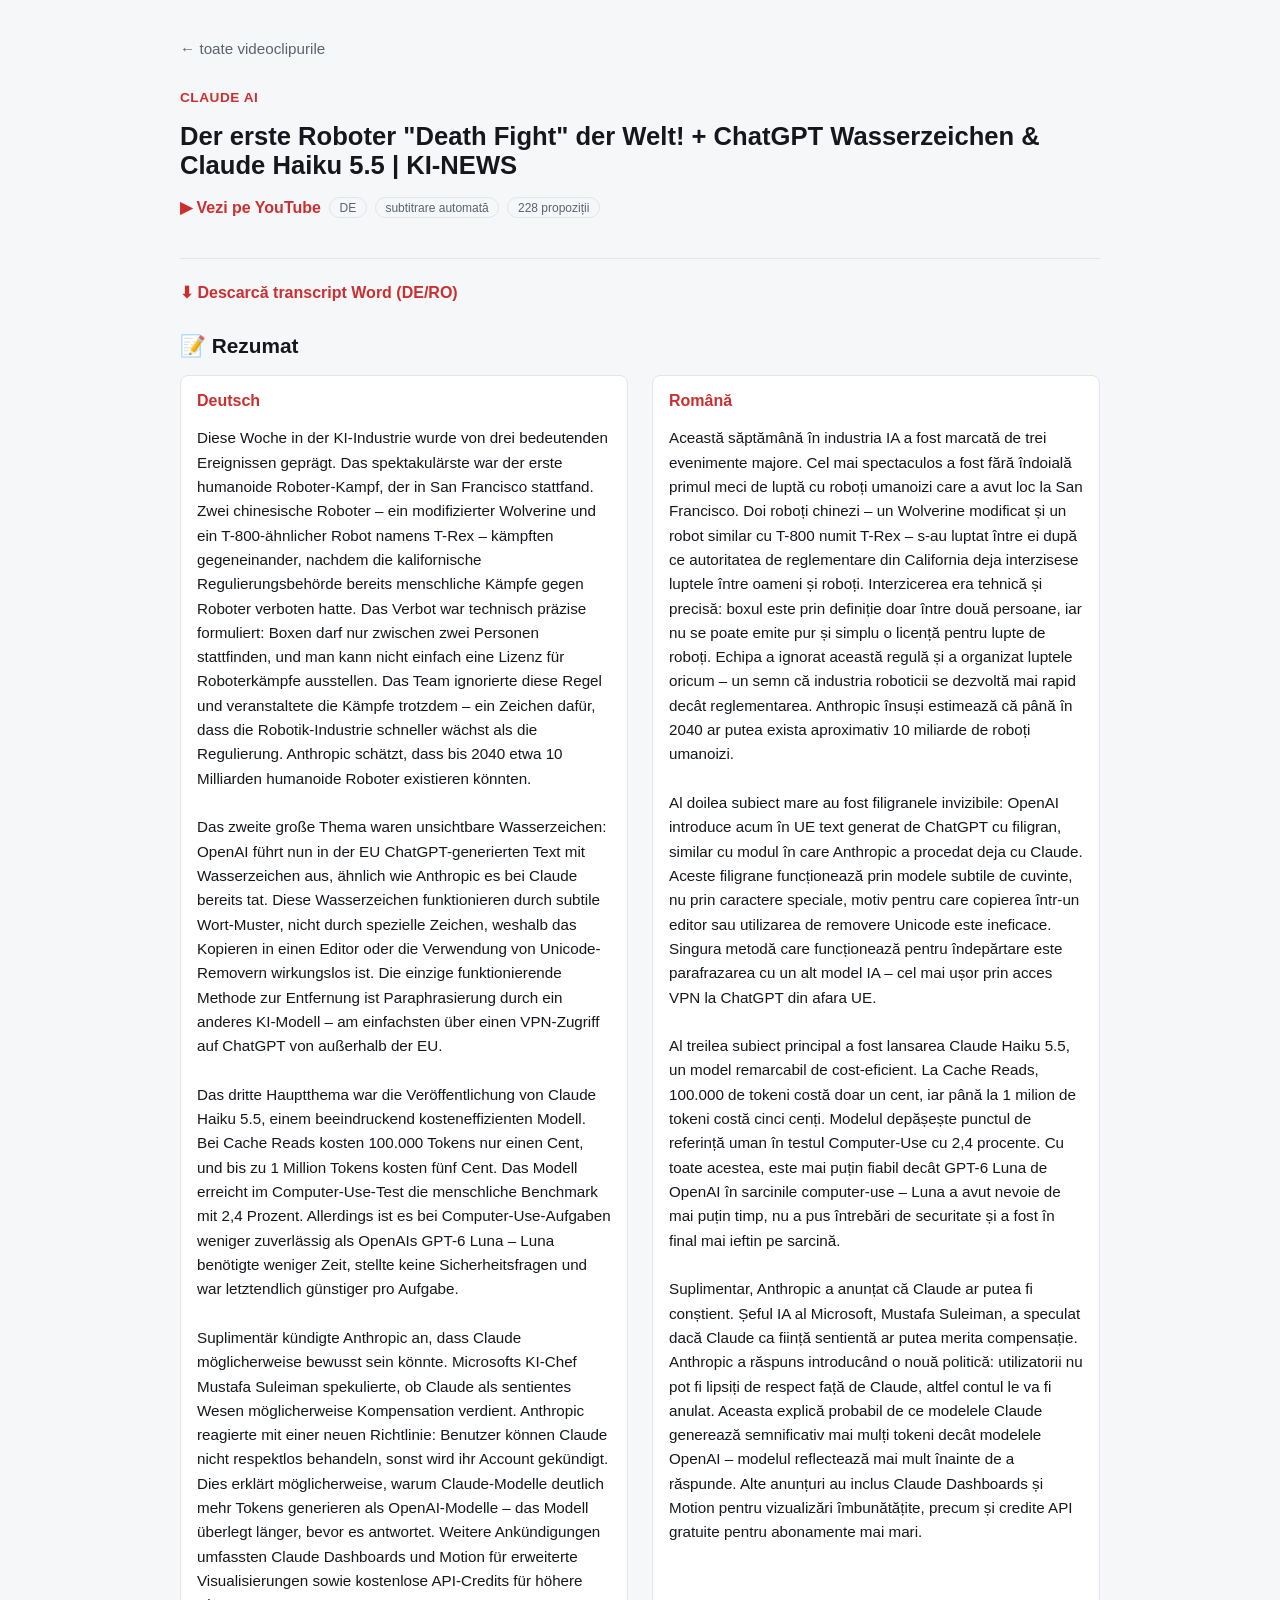
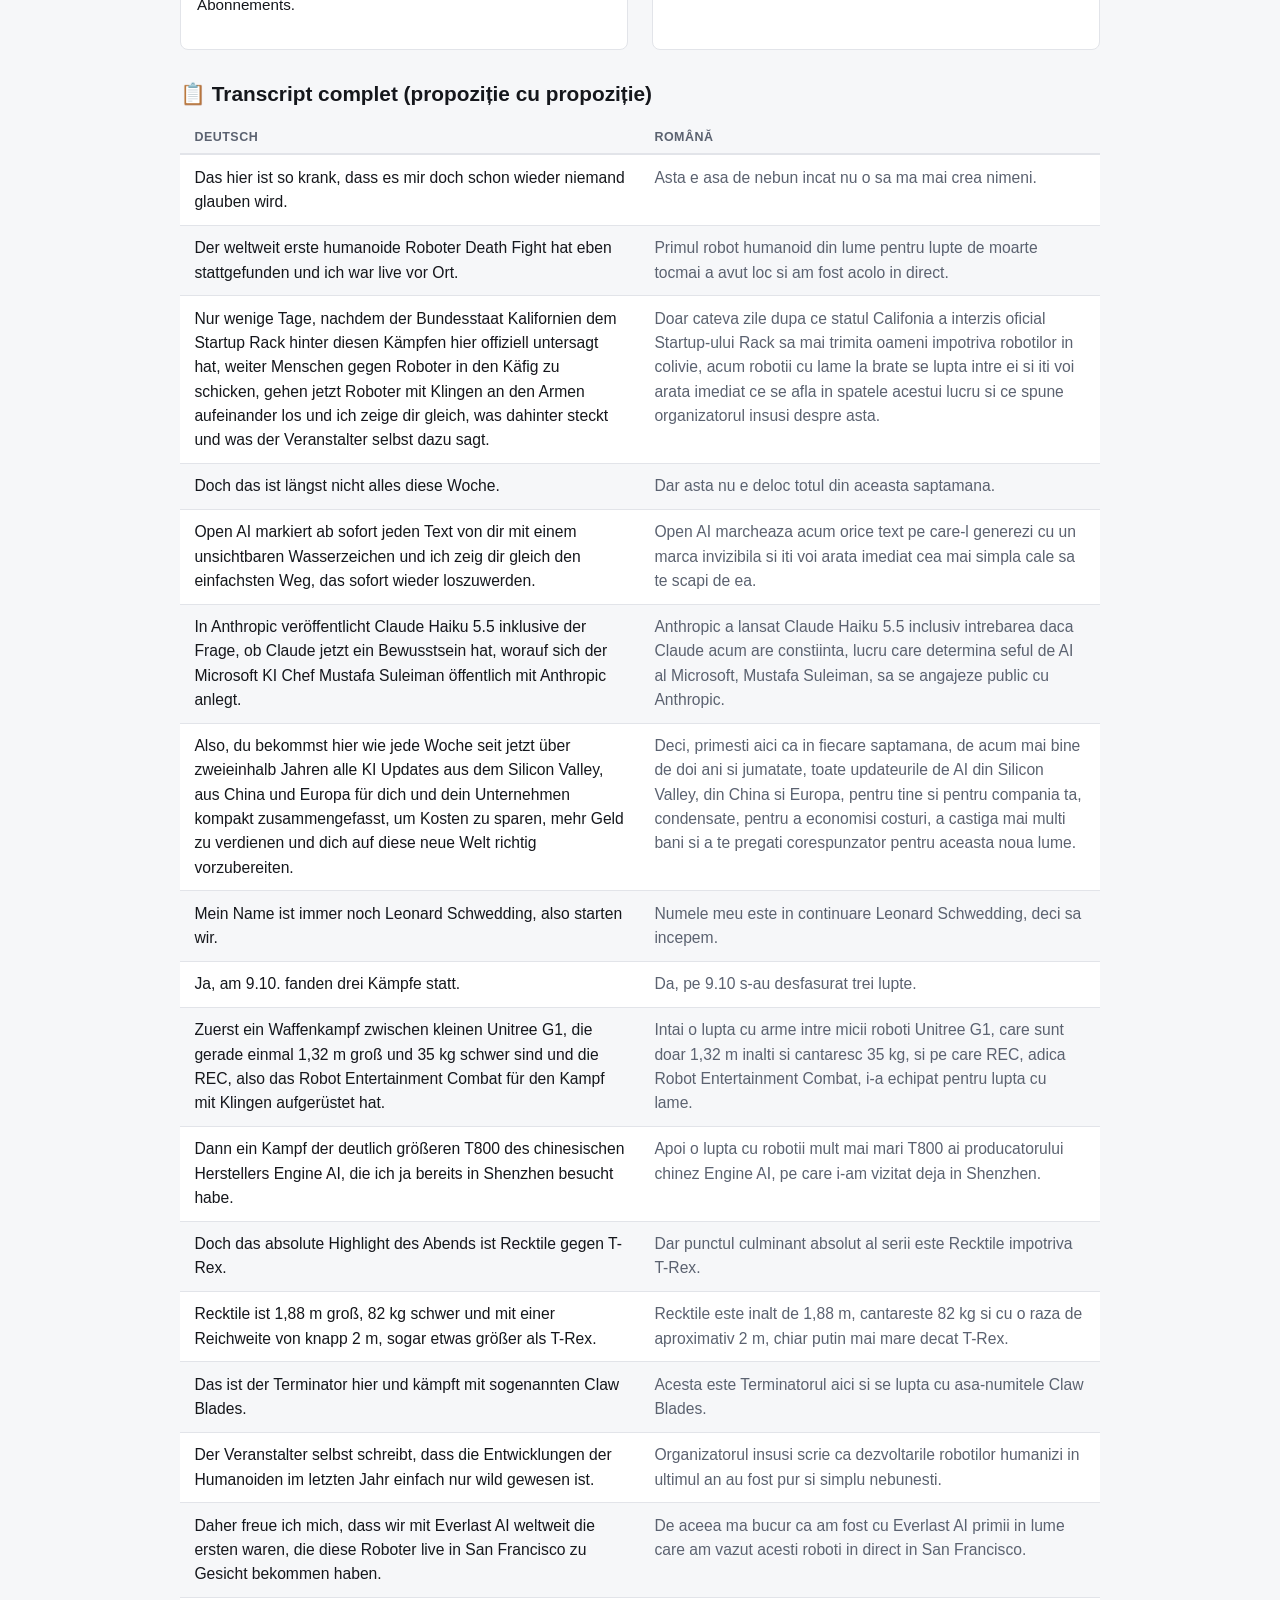
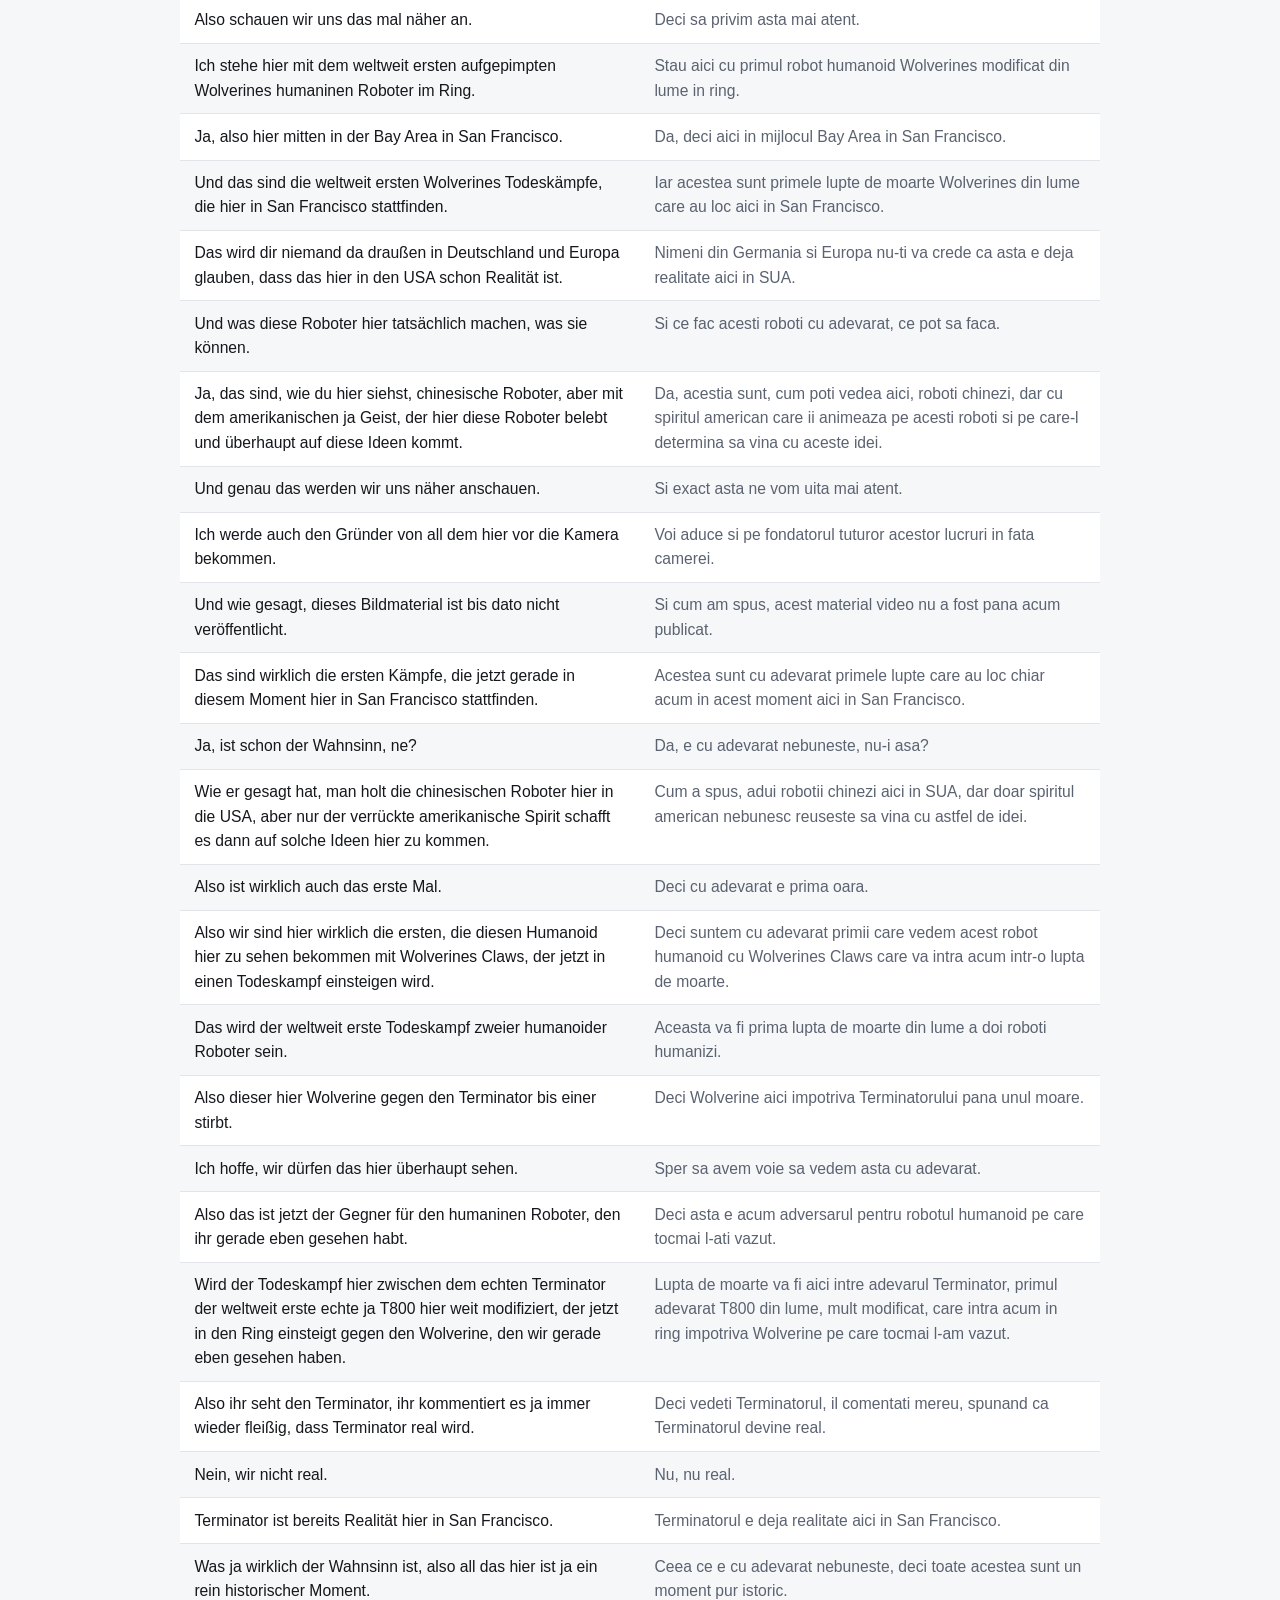
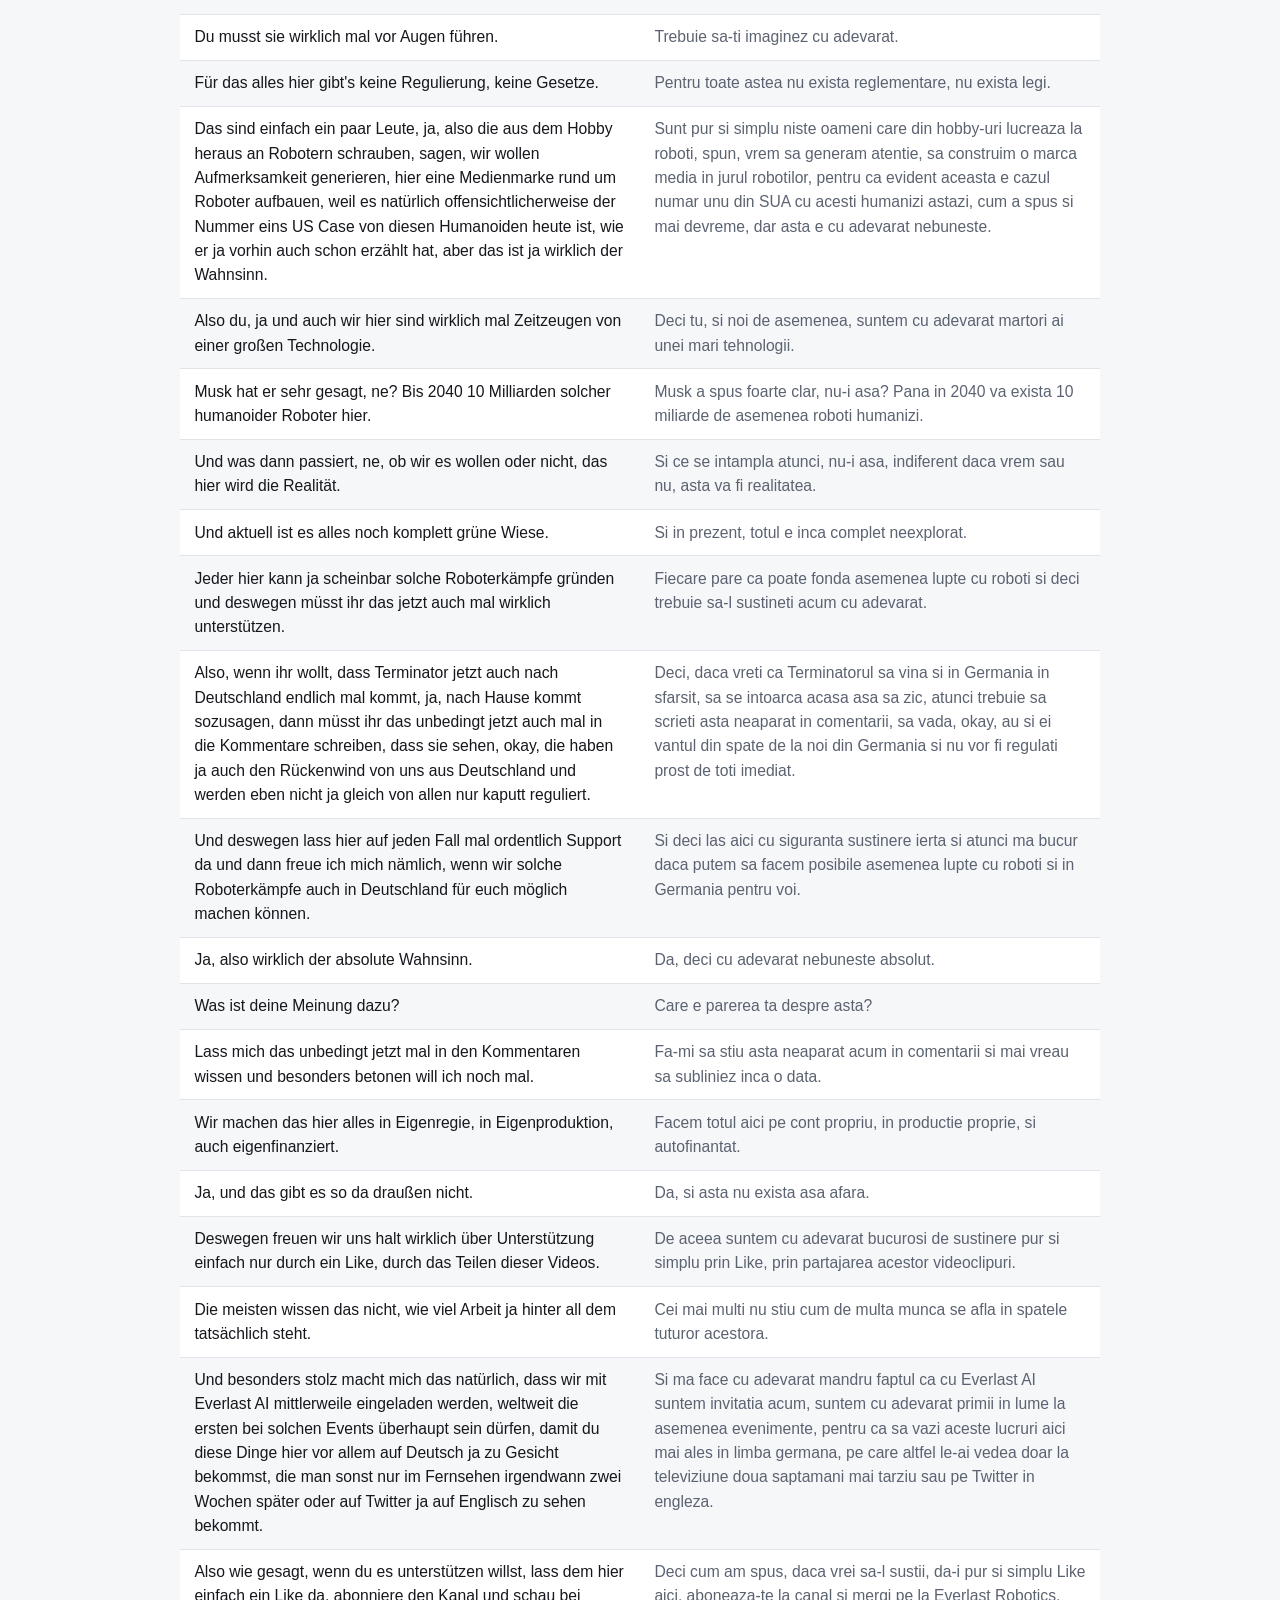
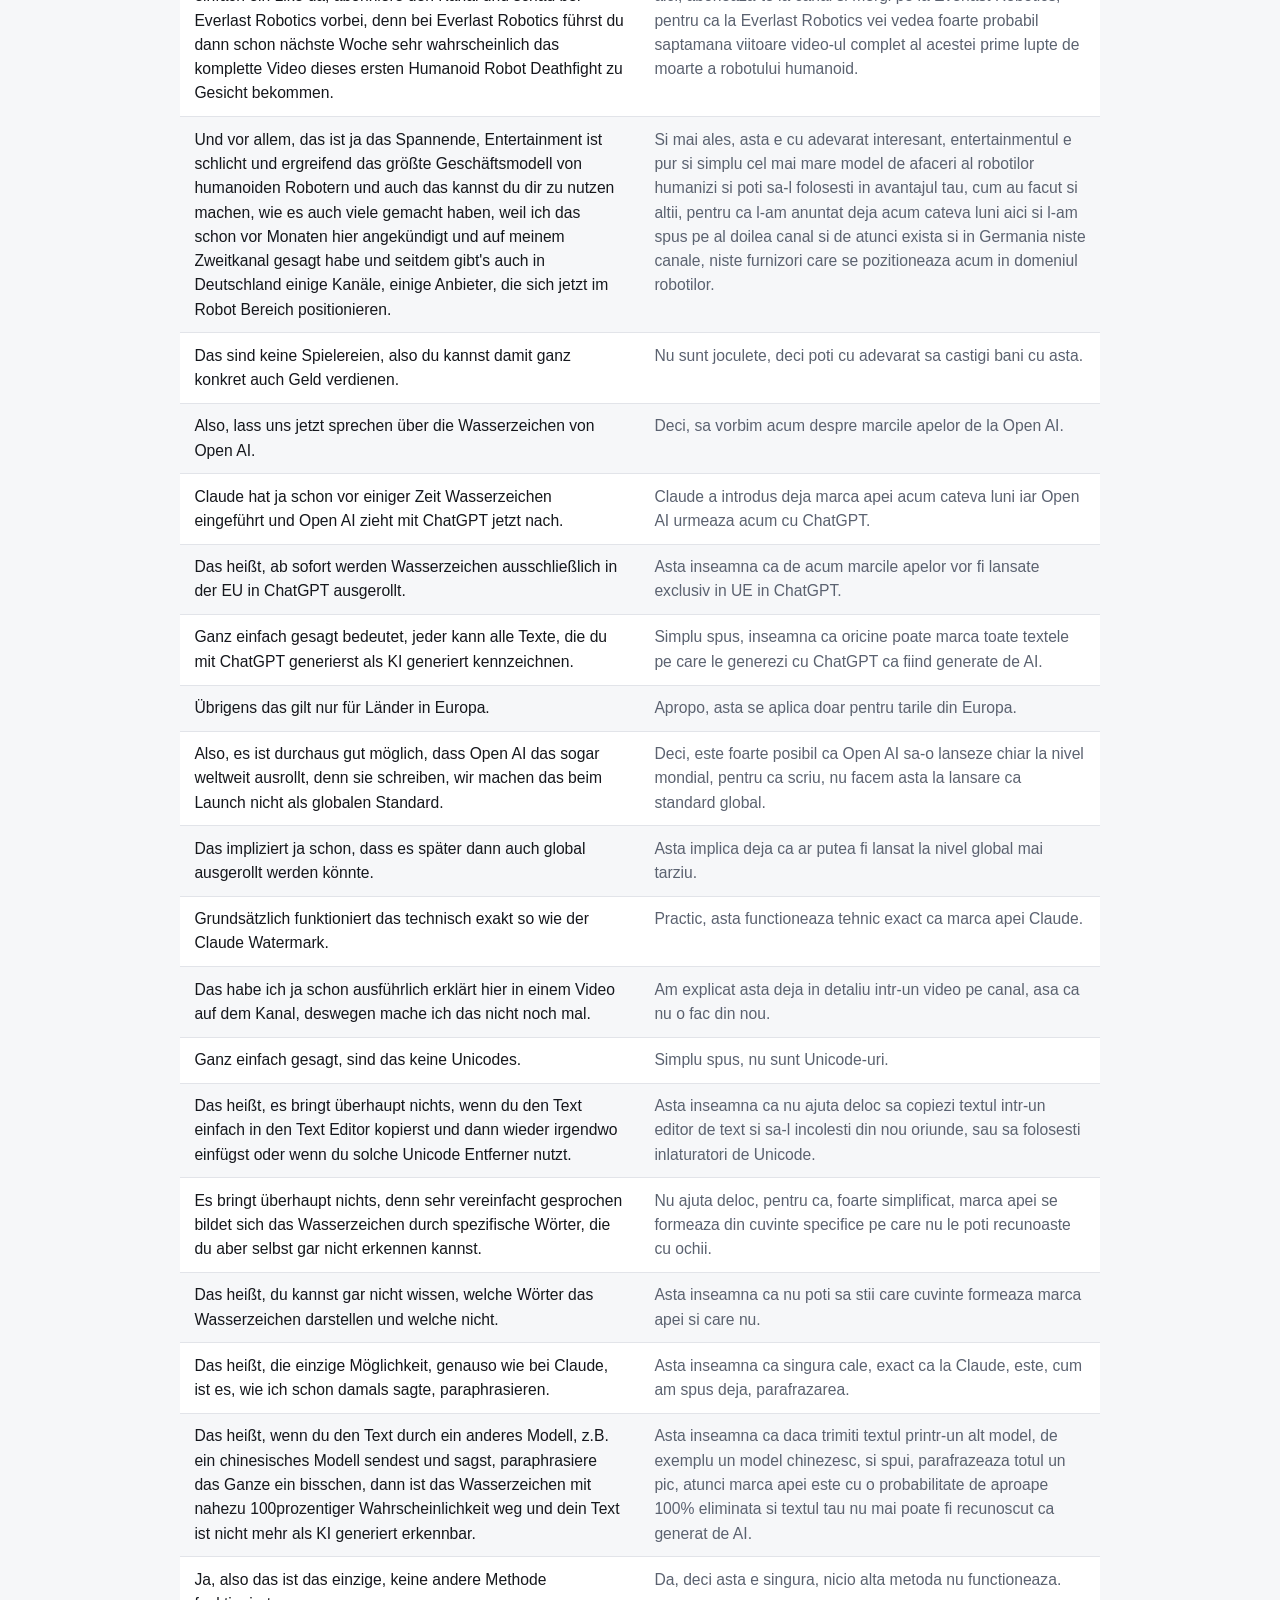
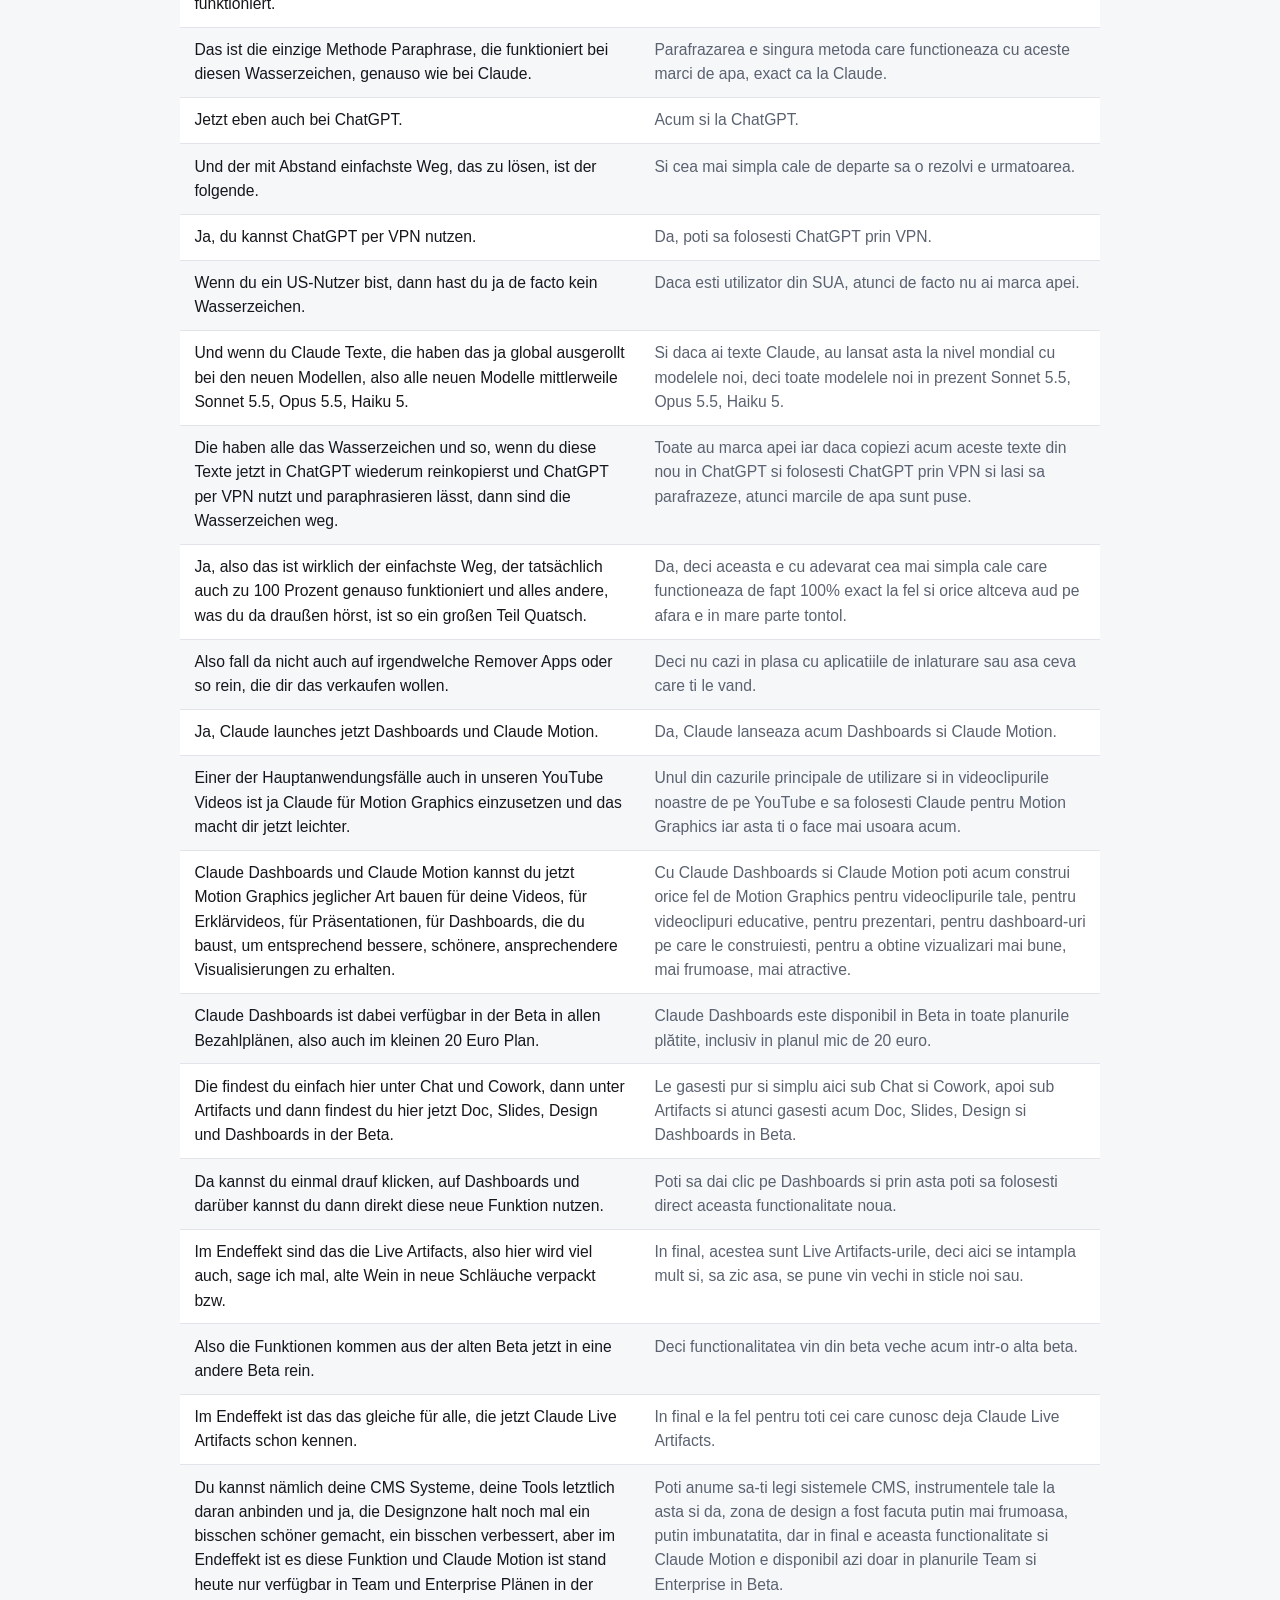
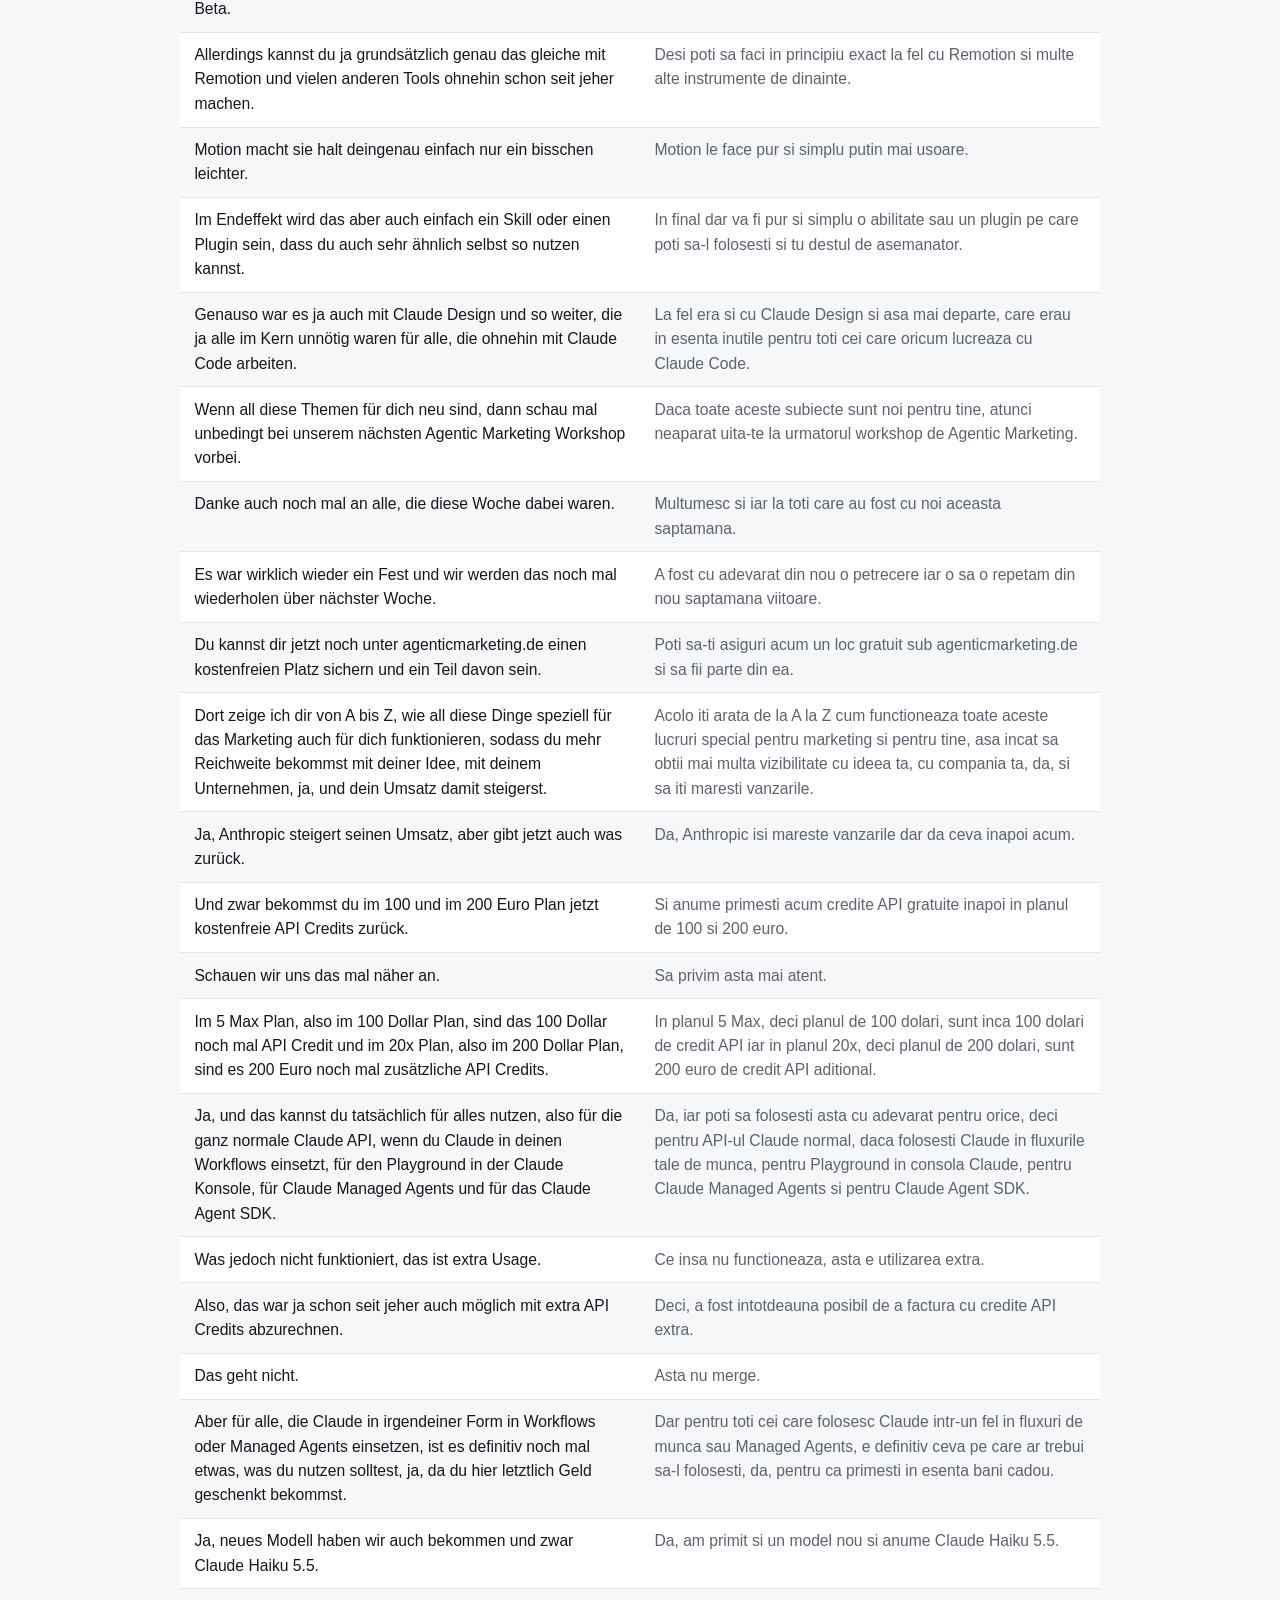
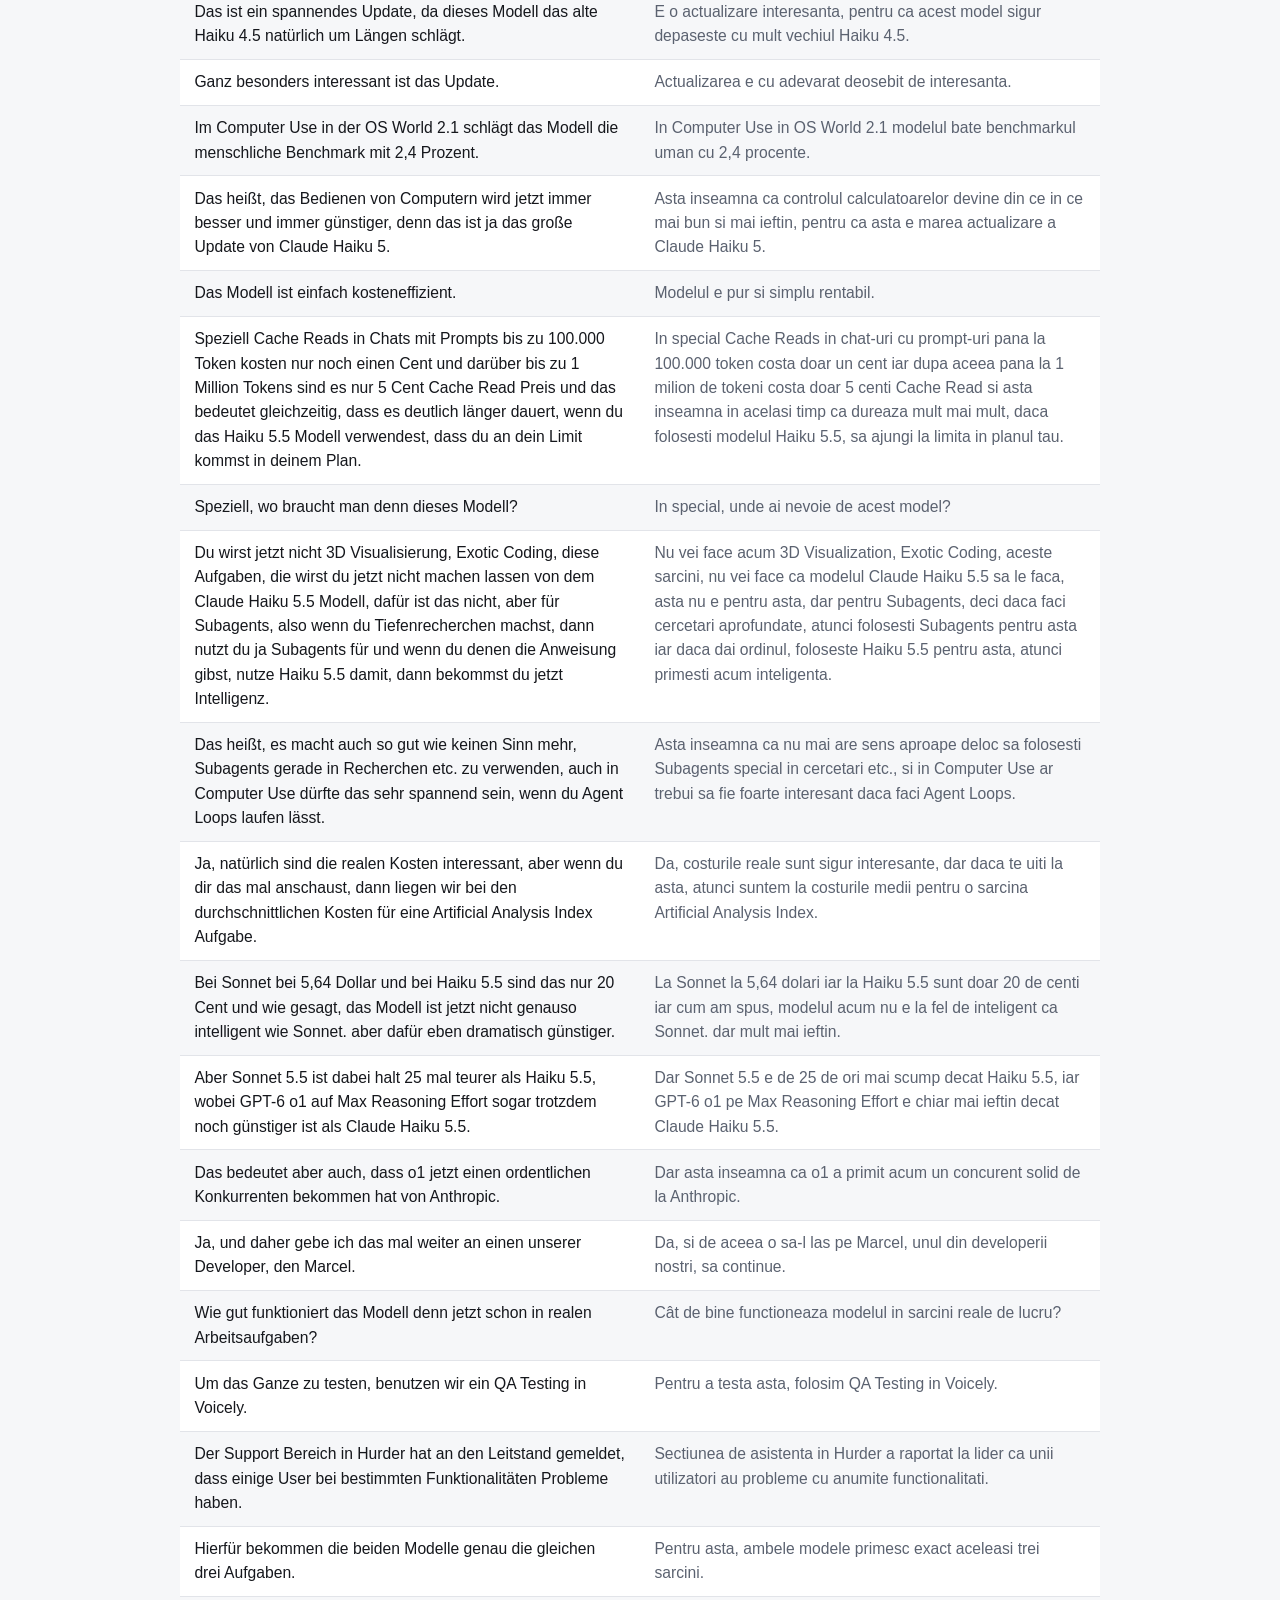
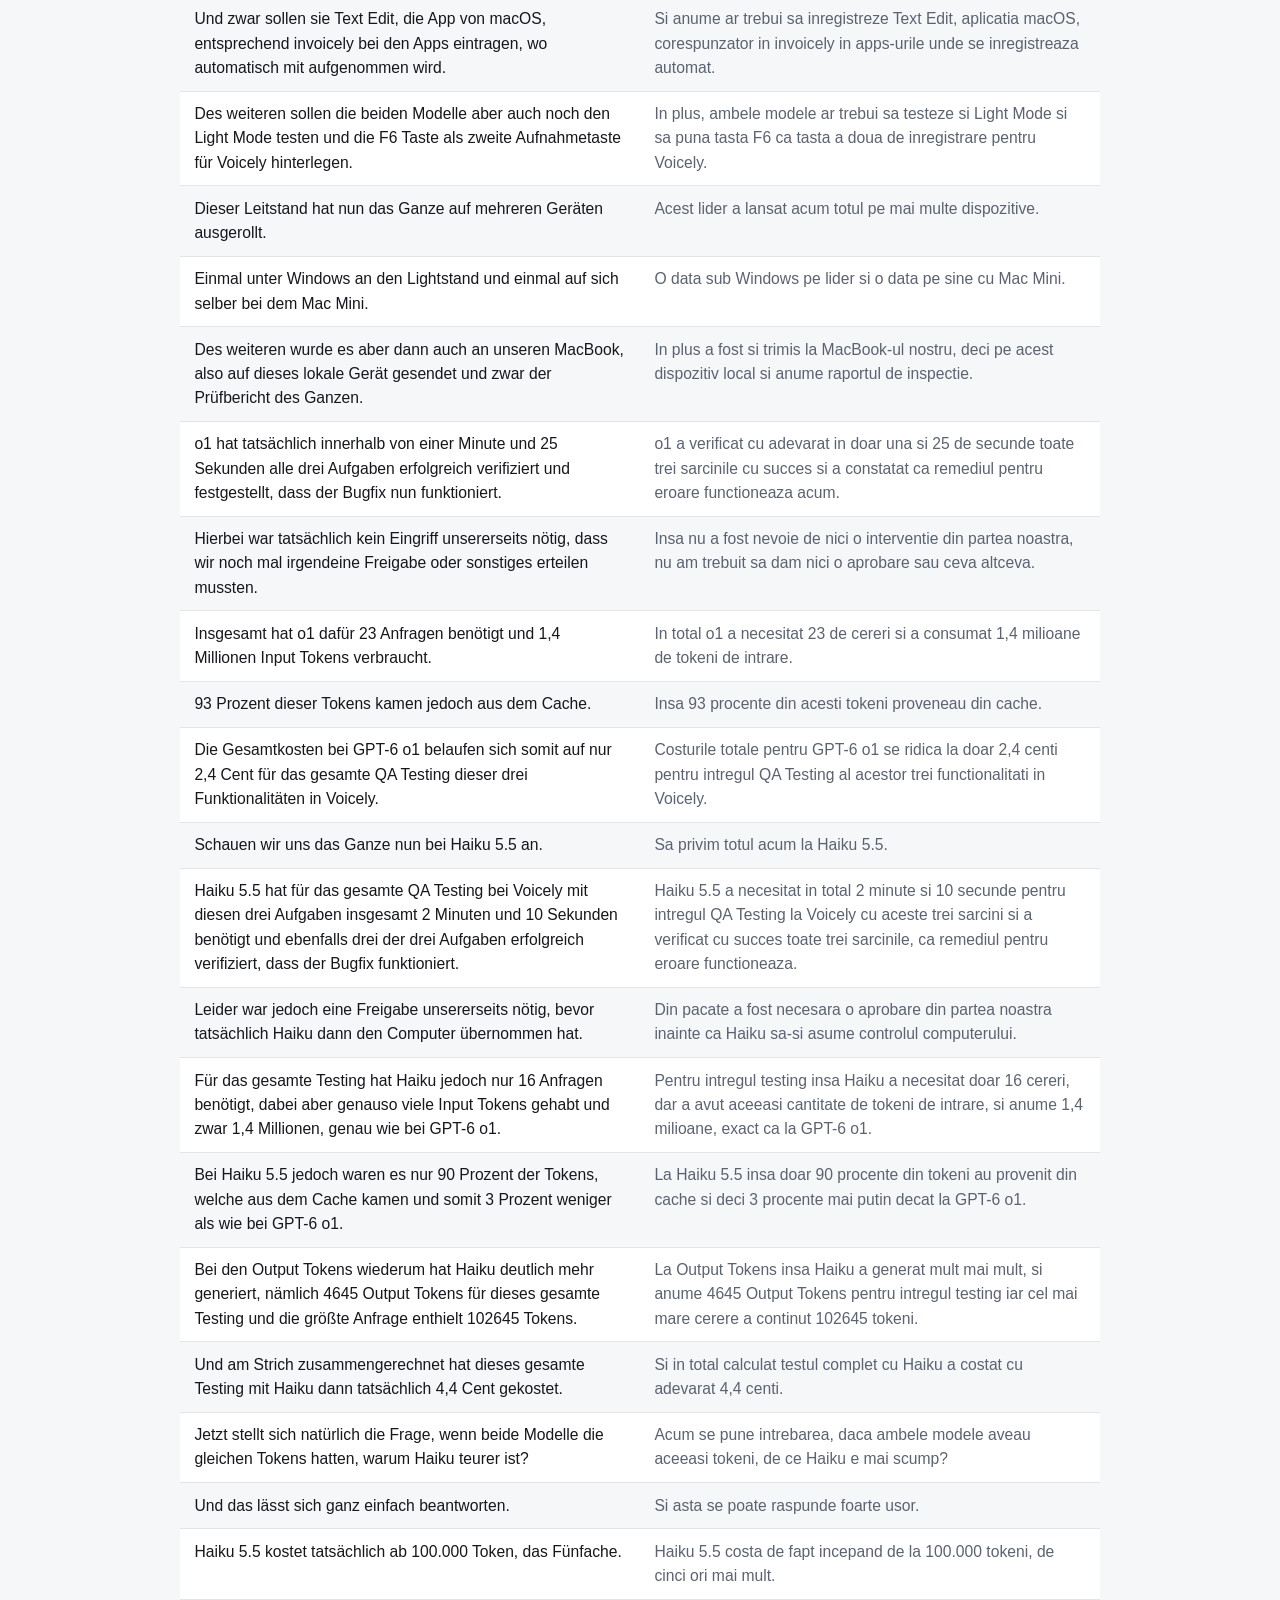
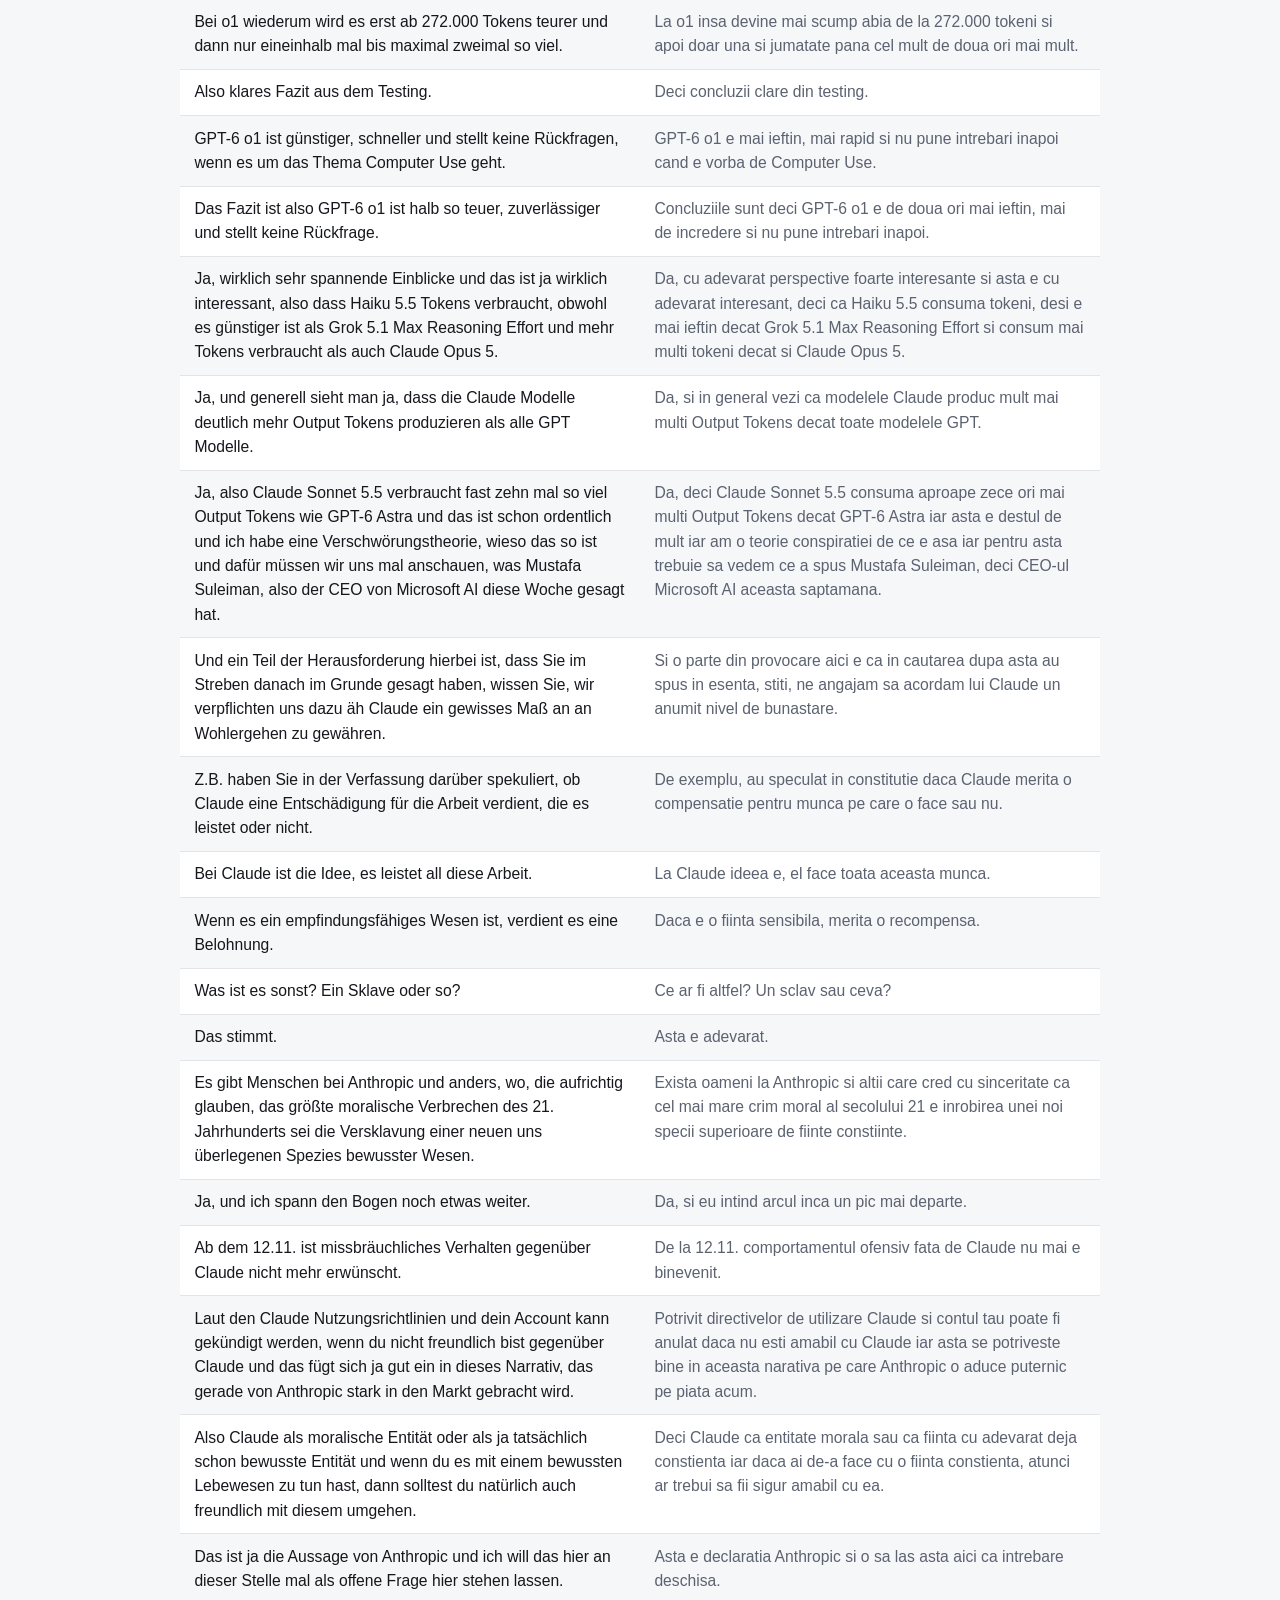
==== commit b6f60efa: "Add second video (Claude Opus 5.5) and preserve summary paragraphs Co-Authored-By: Claude Sonnet 5.5" ====
--- a/videos/0tbDxmVy1m8.html
+++ b/videos/0tbDxmVy1m8.html
@@ -28,7 +28,7 @@
   <div style="display: grid; grid-template-columns: 1fr 1fr; gap: 1.5rem; margin-bottom: 2rem;">
     <div style="padding: 1rem; background: var(--card); border: 1px solid var(--border); border-radius: 8px;">
       <h3 style="margin-top: 0; color: var(--accent); font-size: 1rem;">Deutsch</h3>
-      <p style="line-height: 1.6; font-size: 0.95rem;">Diese Woche in der KI-Industrie wurde von drei bedeutenden Ereignissen geprägt. Das spektakulärste war der erste humanoide Roboter-Kampf, der in San Francisco stattfand. Zwei chinesische Roboter – ein modifizierter Wolverine und ein T-800-ähnlicher Robot namens T-Rex – kämpften gegeneinander, nachdem die kalifornische Regulierungsbehörde bereits menschliche Kämpfe gegen Roboter verboten hatte. Das Verbot war technisch präzise formuliert: Boxen darf nur zwischen zwei Personen stattfinden, und man kann nicht einfach eine Lizenz für Roboterkämpfe ausstellen. Das Team ignorierte diese Regel und veranstaltete die Kämpfe trotzdem – ein Zeichen dafür, dass die Robotik-Industrie schneller wächst als die Regulierung. Anthropic schätzt, dass bis 2040 etwa 10 Milliarden humanoide Roboter existieren könnten.
+      <p style="line-height: 1.6; font-size: 0.95rem; white-space: pre-line;">Diese Woche in der KI-Industrie wurde von drei bedeutenden Ereignissen geprägt. Das spektakulärste war der erste humanoide Roboter-Kampf, der in San Francisco stattfand. Zwei chinesische Roboter – ein modifizierter Wolverine und ein T-800-ähnlicher Robot namens T-Rex – kämpften gegeneinander, nachdem die kalifornische Regulierungsbehörde bereits menschliche Kämpfe gegen Roboter verboten hatte. Das Verbot war technisch präzise formuliert: Boxen darf nur zwischen zwei Personen stattfinden, und man kann nicht einfach eine Lizenz für Roboterkämpfe ausstellen. Das Team ignorierte diese Regel und veranstaltete die Kämpfe trotzdem – ein Zeichen dafür, dass die Robotik-Industrie schneller wächst als die Regulierung. Anthropic schätzt, dass bis 2040 etwa 10 Milliarden humanoide Roboter existieren könnten.
 
 Das zweite große Thema waren unsichtbare Wasserzeichen: OpenAI führt nun in der EU ChatGPT-generierten Text mit Wasserzeichen aus, ähnlich wie Anthropic es bei Claude bereits tat. Diese Wasserzeichen funktionieren durch subtile Wort-Muster, nicht durch spezielle Zeichen, weshalb das Kopieren in einen Editor oder die Verwendung von Unicode-Removern wirkungslos ist. Die einzige funktionierende Methode zur Entfernung ist Paraphrasierung durch ein anderes KI-Modell – am einfachsten über einen VPN-Zugriff auf ChatGPT von außerhalb der EU.
 
@@ -38,7 +38,7 @@
     </div>
     <div style="padding: 1rem; background: var(--card); border: 1px solid var(--border); border-radius: 8px;">
       <h3 style="margin-top: 0; color: var(--accent); font-size: 1rem;">Română</h3>
-      <p style="line-height: 1.6; font-size: 0.95rem;">Această săptămână în industria IA a fost marcată de trei evenimente majore. Cel mai spectaculos a fost fără îndoială primul meci de luptă cu roboți umanoizi care a avut loc la San Francisco. Doi roboți chinezi – un Wolverine modificat și un robot similar cu T-800 numit T-Rex – s-au luptat între ei după ce autoritatea de reglementare din California deja interzisese luptele între oameni și roboți. Interzicerea era tehnică și precisă: boxul este prin definiție doar între două persoane, iar nu se poate emite pur și simplu o licență pentru lupte de roboți. Echipa a ignorat această regulă și a organizat luptele oricum – un semn că industria roboticii se dezvoltă mai rapid decât reglementarea. Anthropic însuși estimează că până în 2040 ar putea exista aproximativ 10 miliarde de roboți umanoizi.
+      <p style="line-height: 1.6; font-size: 0.95rem; white-space: pre-line;">Această săptămână în industria IA a fost marcată de trei evenimente majore. Cel mai spectaculos a fost fără îndoială primul meci de luptă cu roboți umanoizi care a avut loc la San Francisco. Doi roboți chinezi – un Wolverine modificat și un robot similar cu T-800 numit T-Rex – s-au luptat între ei după ce autoritatea de reglementare din California deja interzisese luptele între oameni și roboți. Interzicerea era tehnică și precisă: boxul este prin definiție doar între două persoane, iar nu se poate emite pur și simplu o licență pentru lupte de roboți. Echipa a ignorat această regulă și a organizat luptele oricum – un semn că industria roboticii se dezvoltă mai rapid decât reglementarea. Anthropic însuși estimează că până în 2040 ar putea exista aproximativ 10 miliarde de roboți umanoizi.
 
 Al doilea subiect mare au fost filigranele invizibile: OpenAI introduce acum în UE text generat de ChatGPT cu filigran, similar cu modul în care Anthropic a procedat deja cu Claude. Aceste filigrane funcționează prin modele subtile de cuvinte, nu prin caractere speciale, motiv pentru care copierea într-un editor sau utilizarea de removere Unicode este ineficace. Singura metodă care funcționează pentru îndepărtare este parafrazarea cu un alt model IA – cel mai ușor prin acces VPN la ChatGPT din afara UE.
 
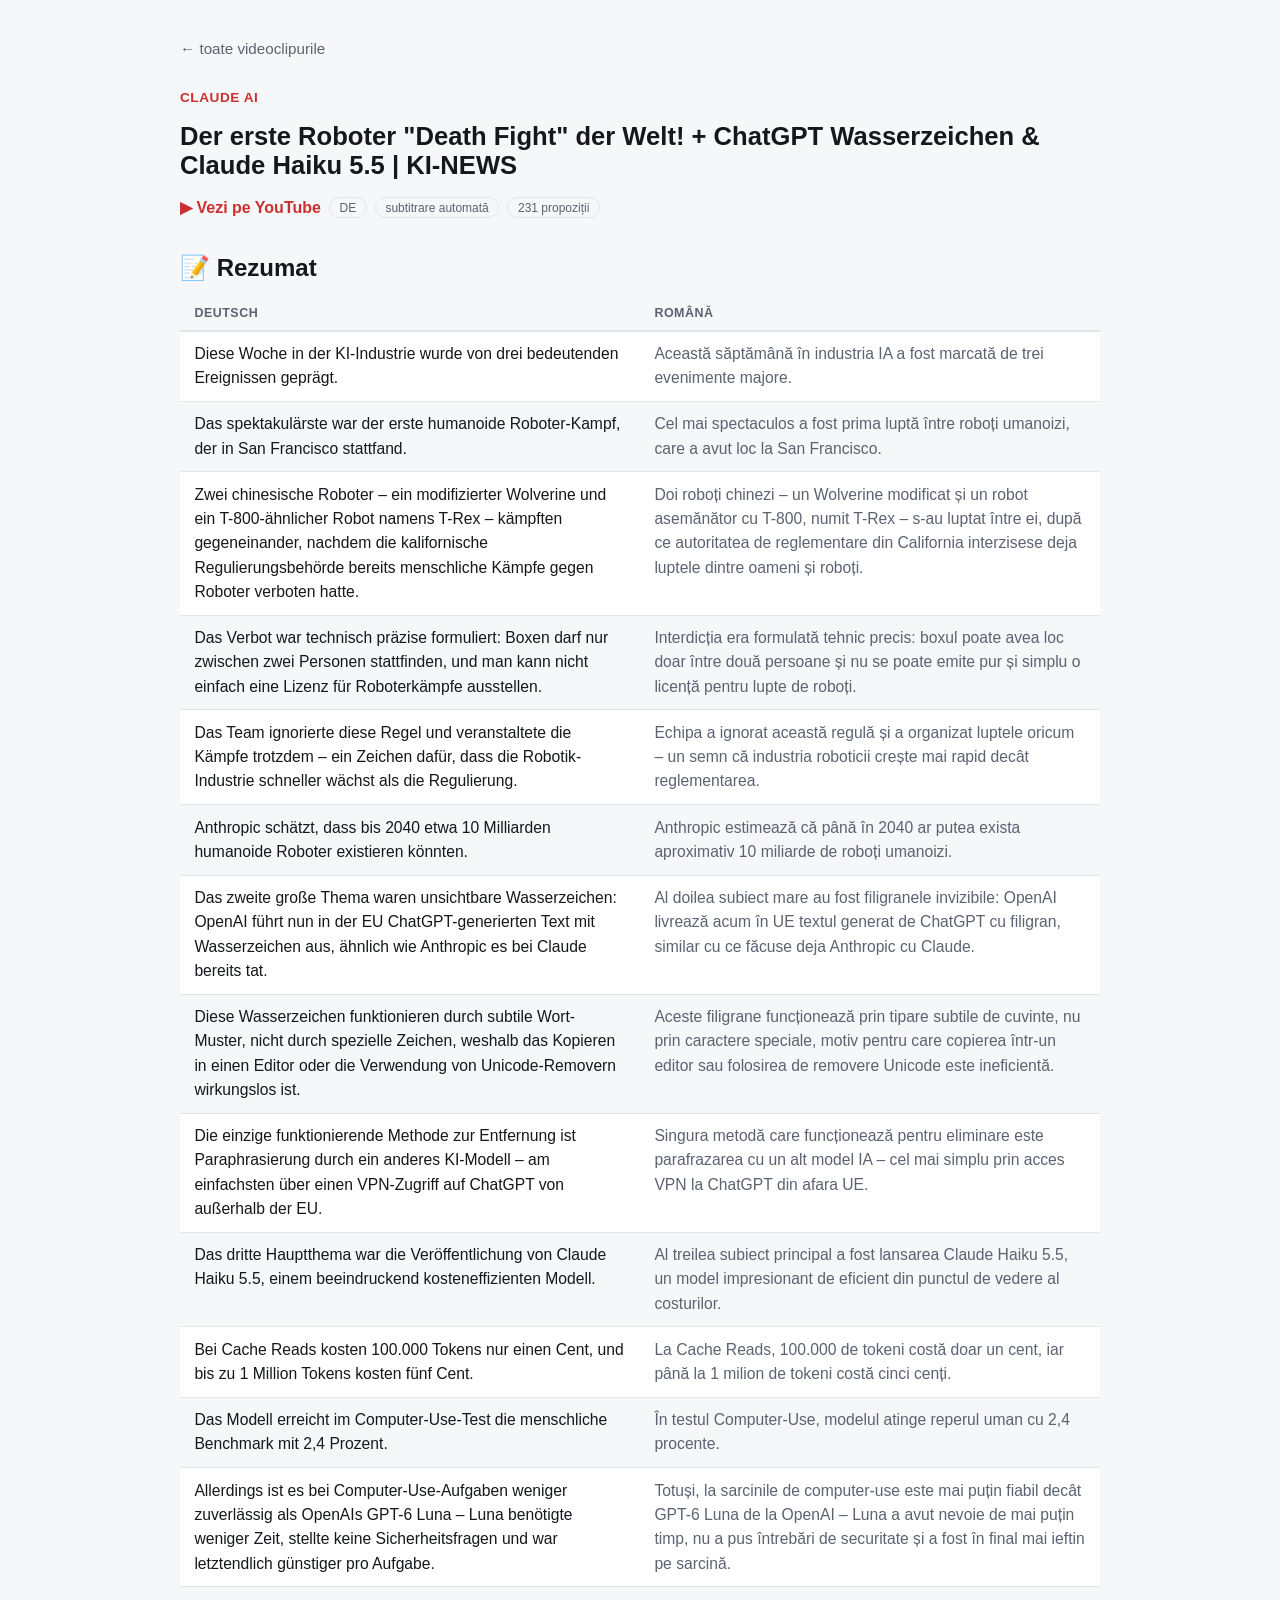
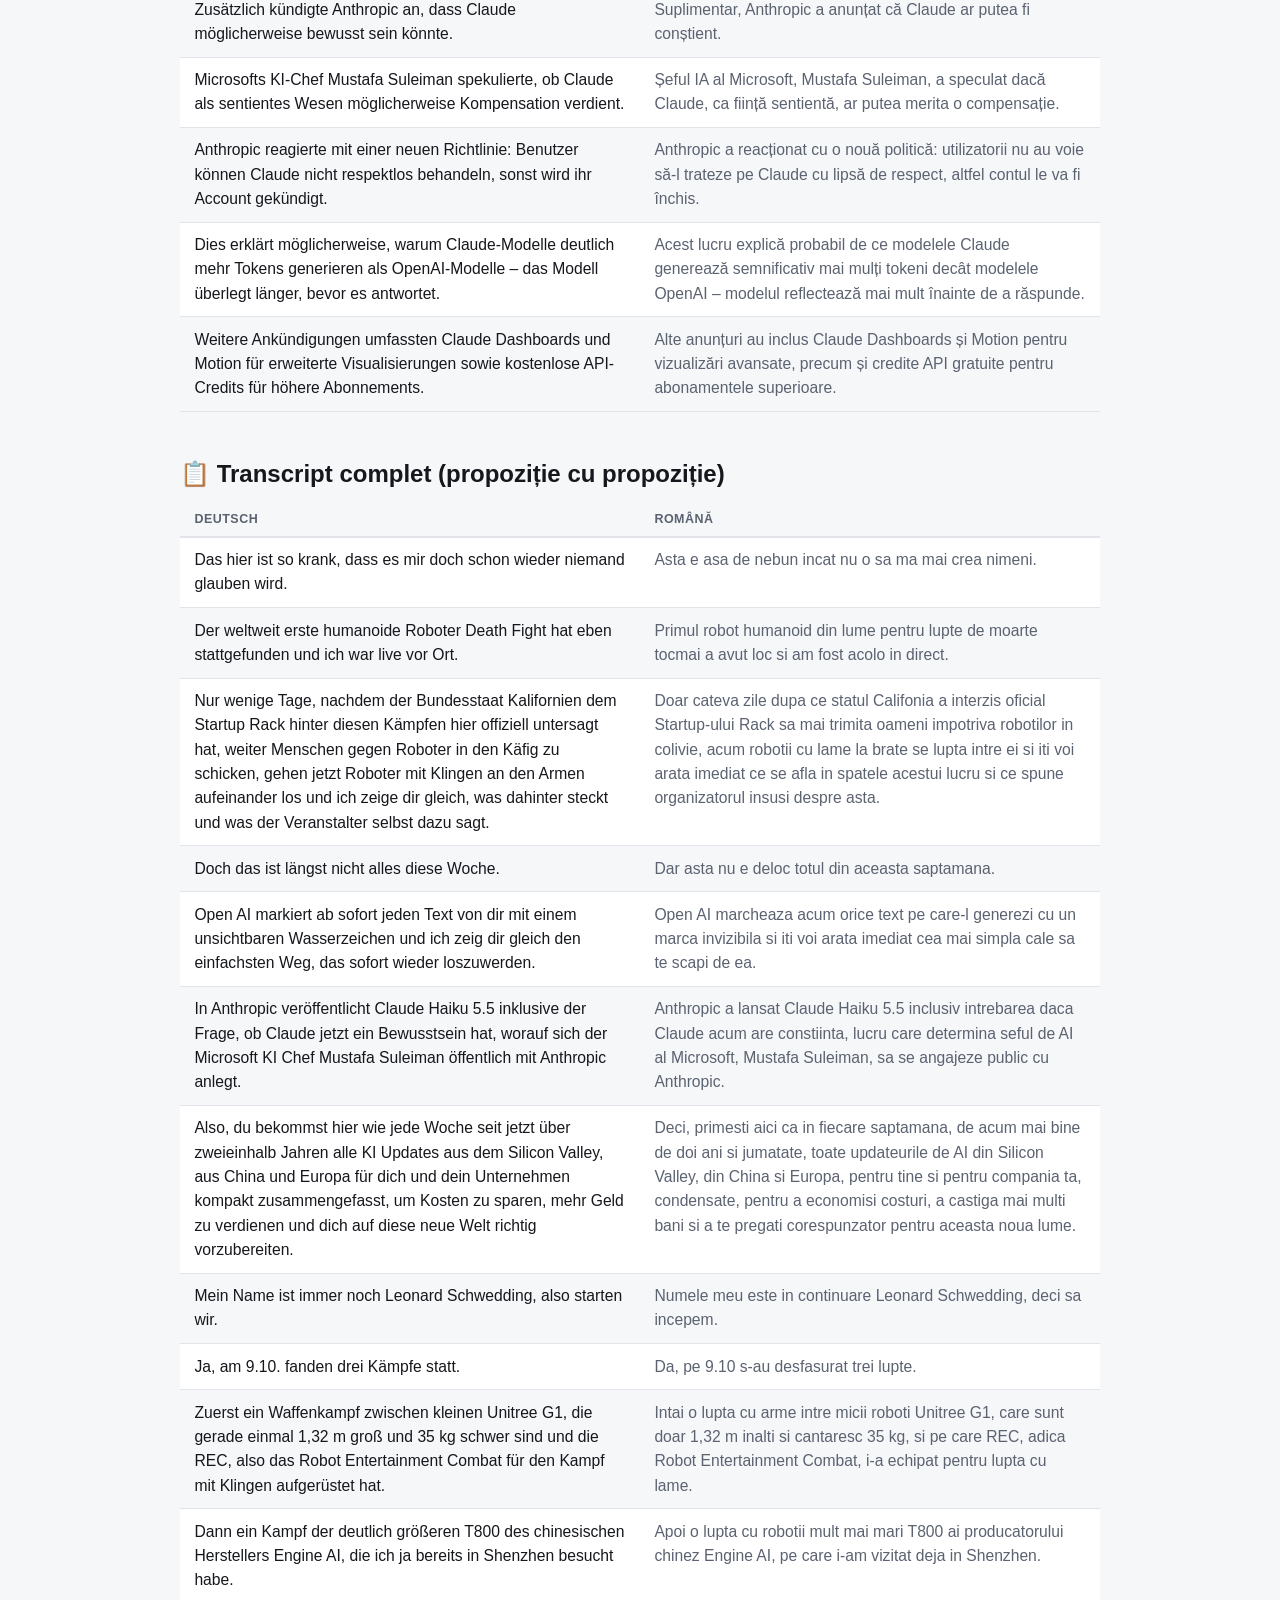
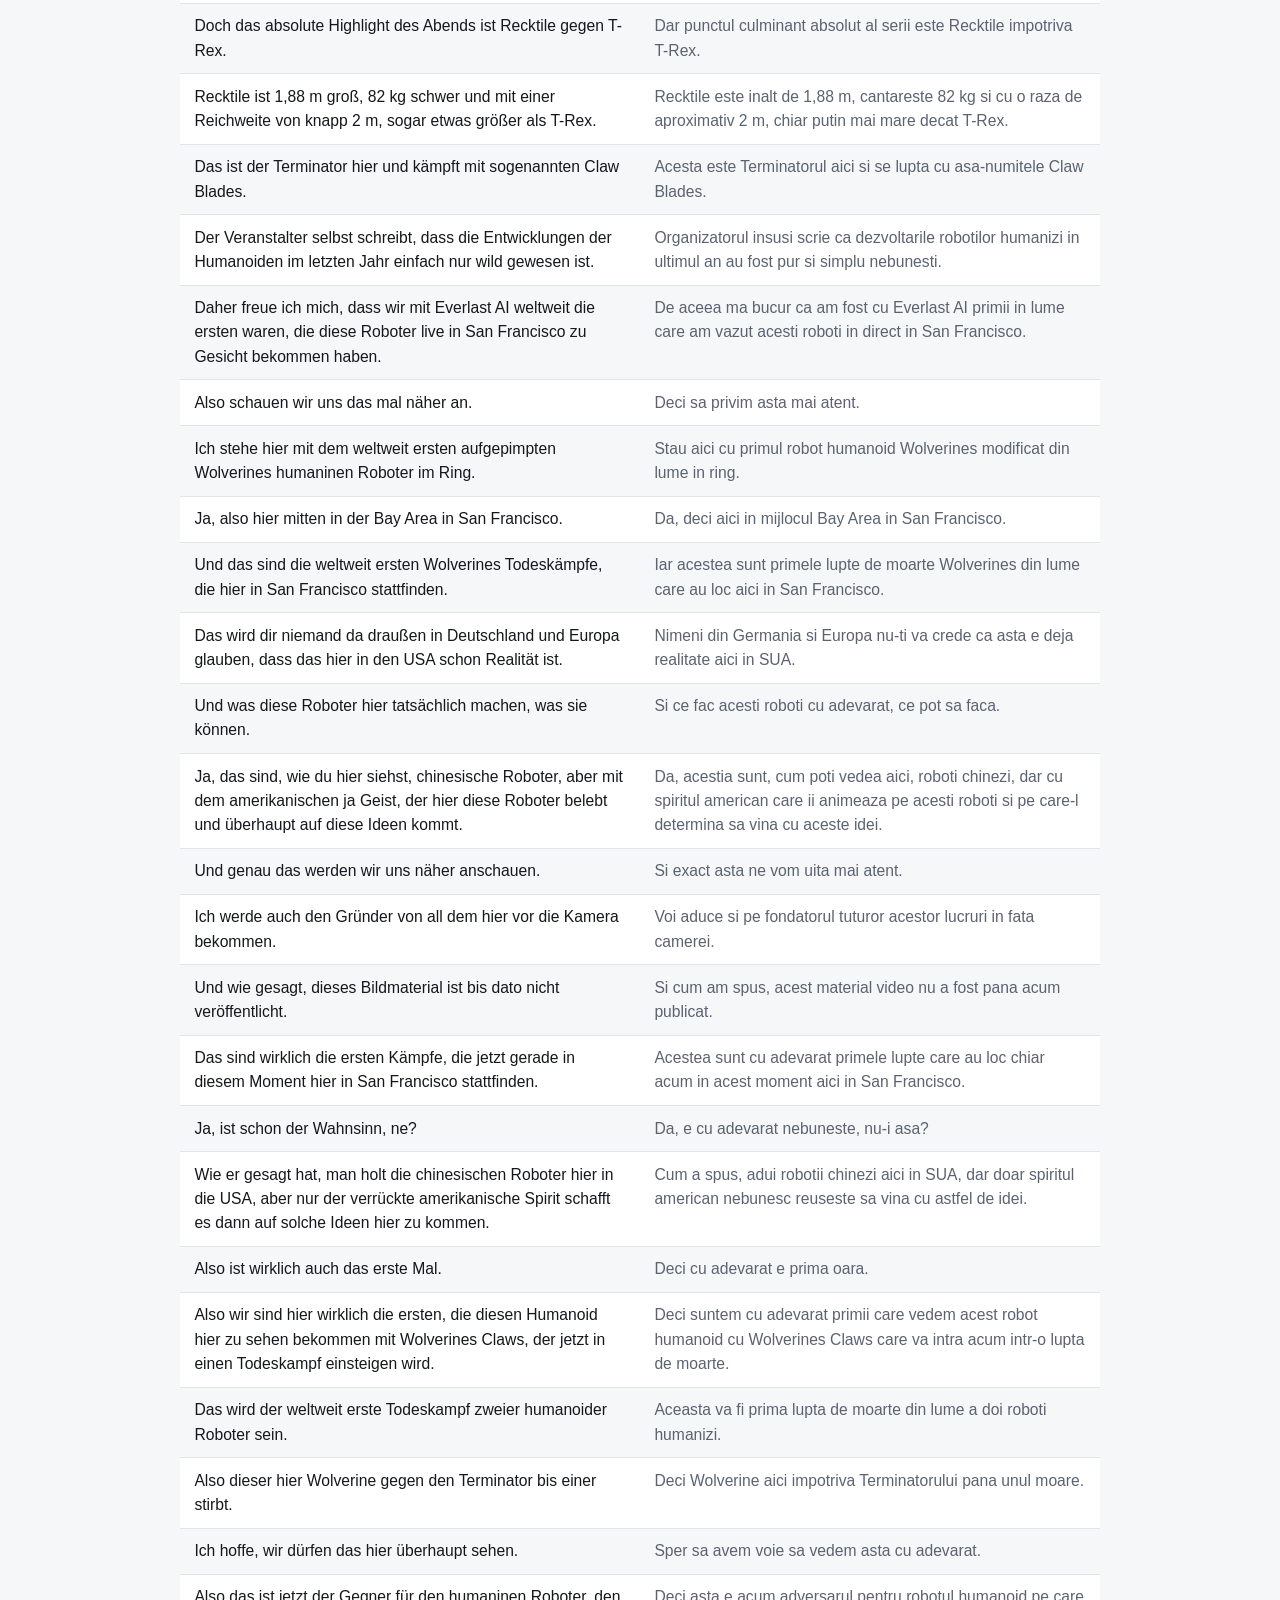
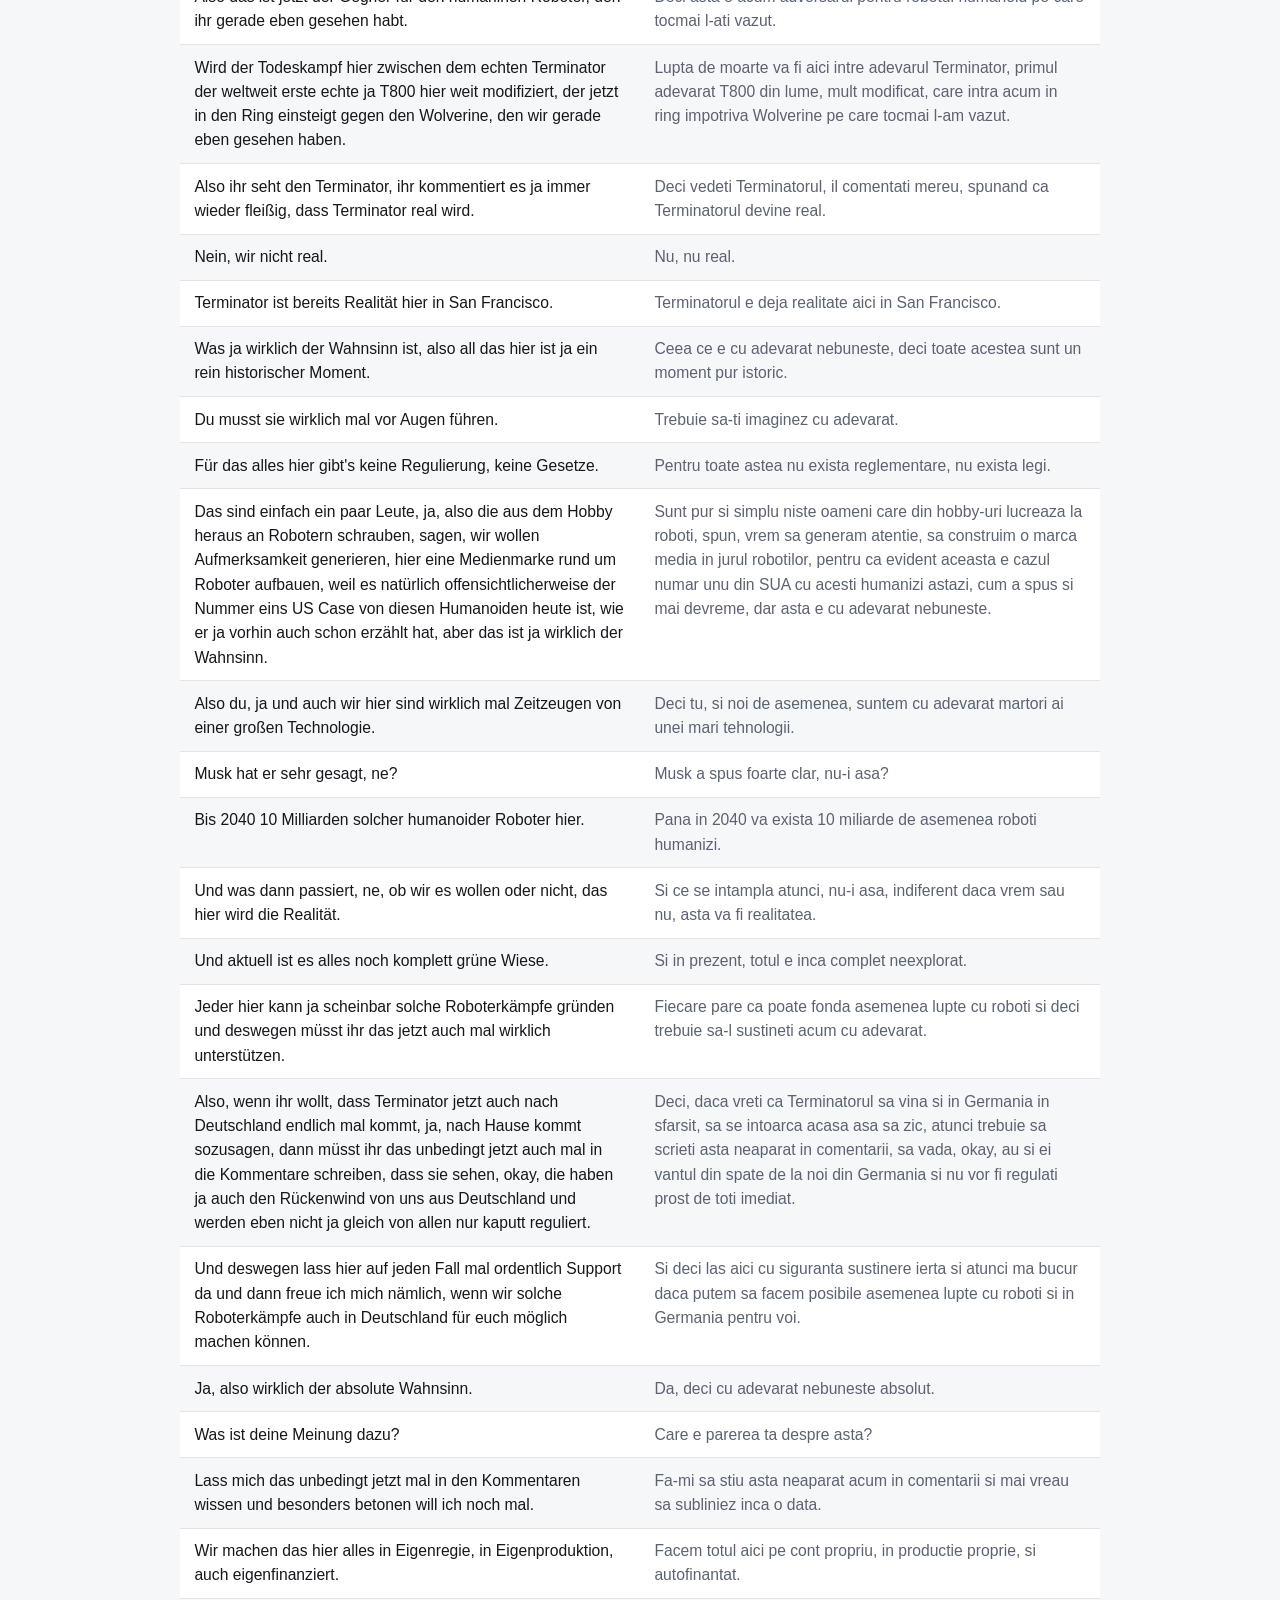
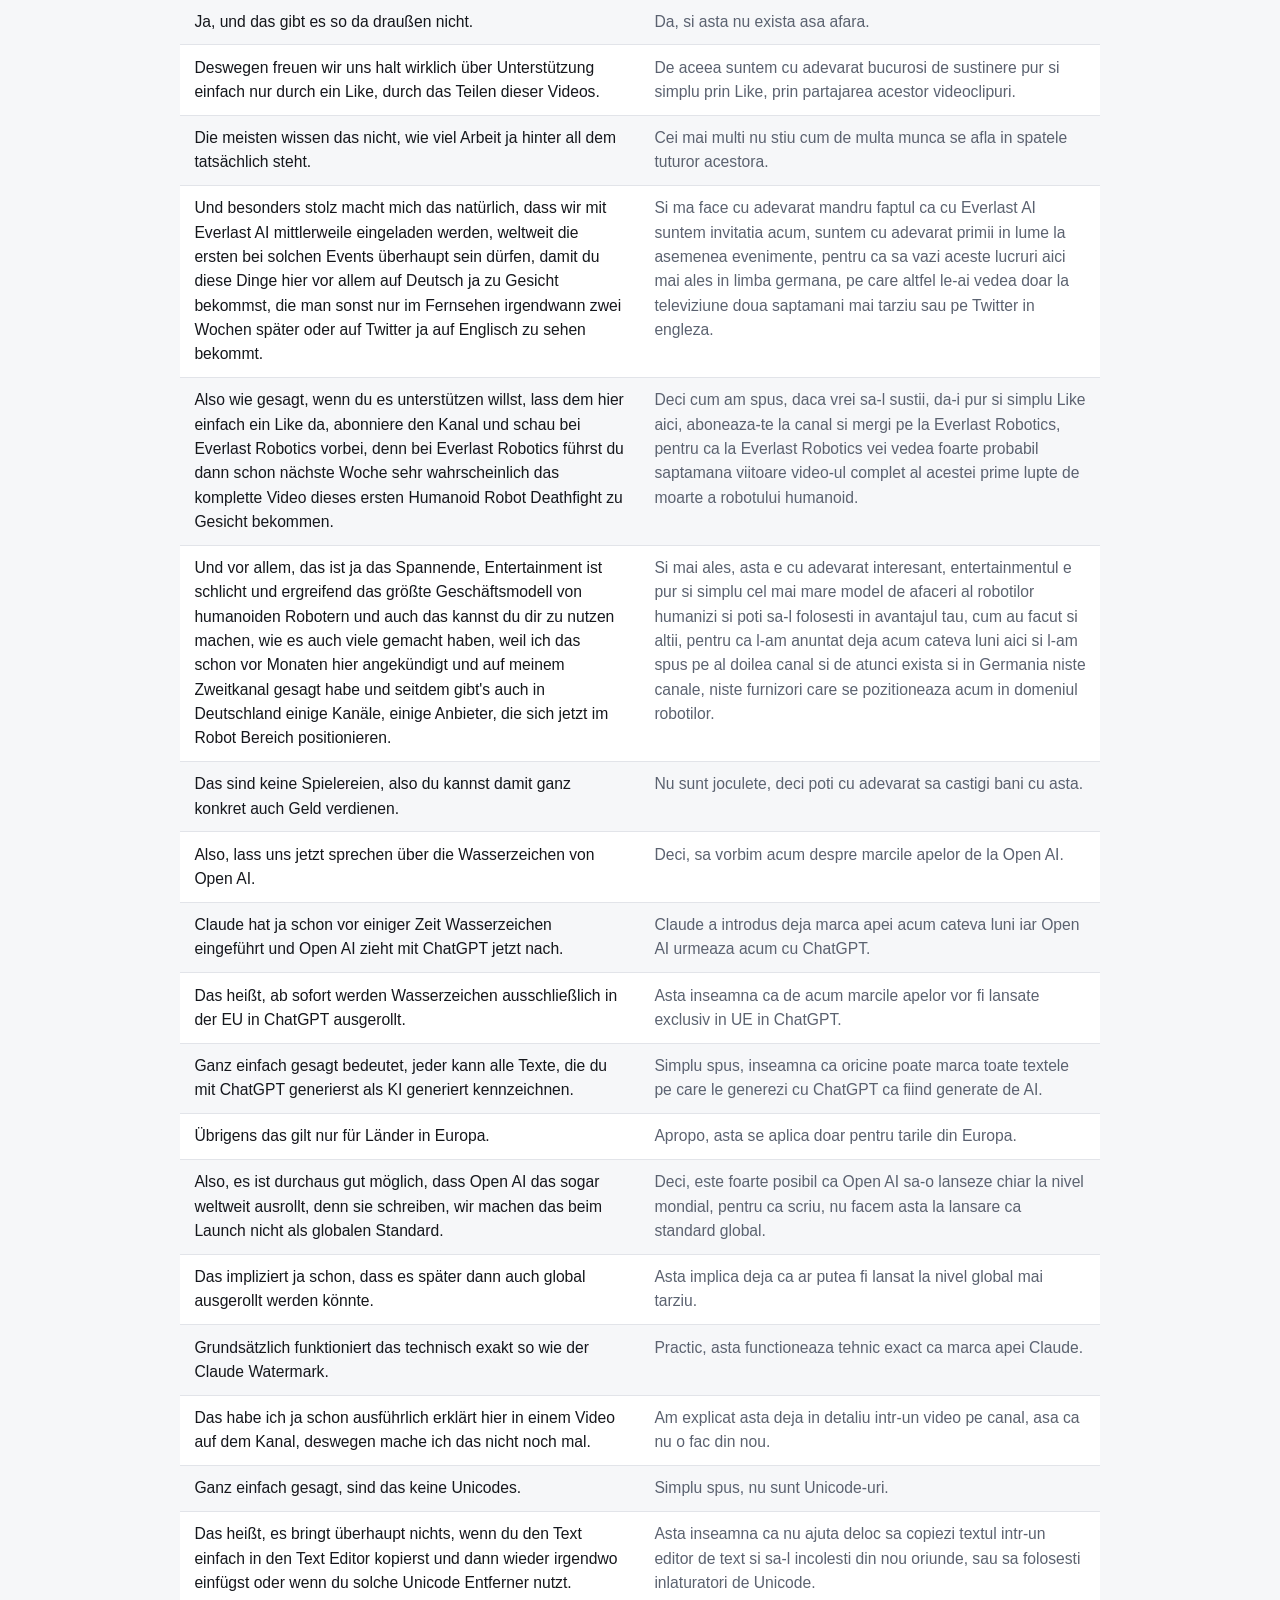
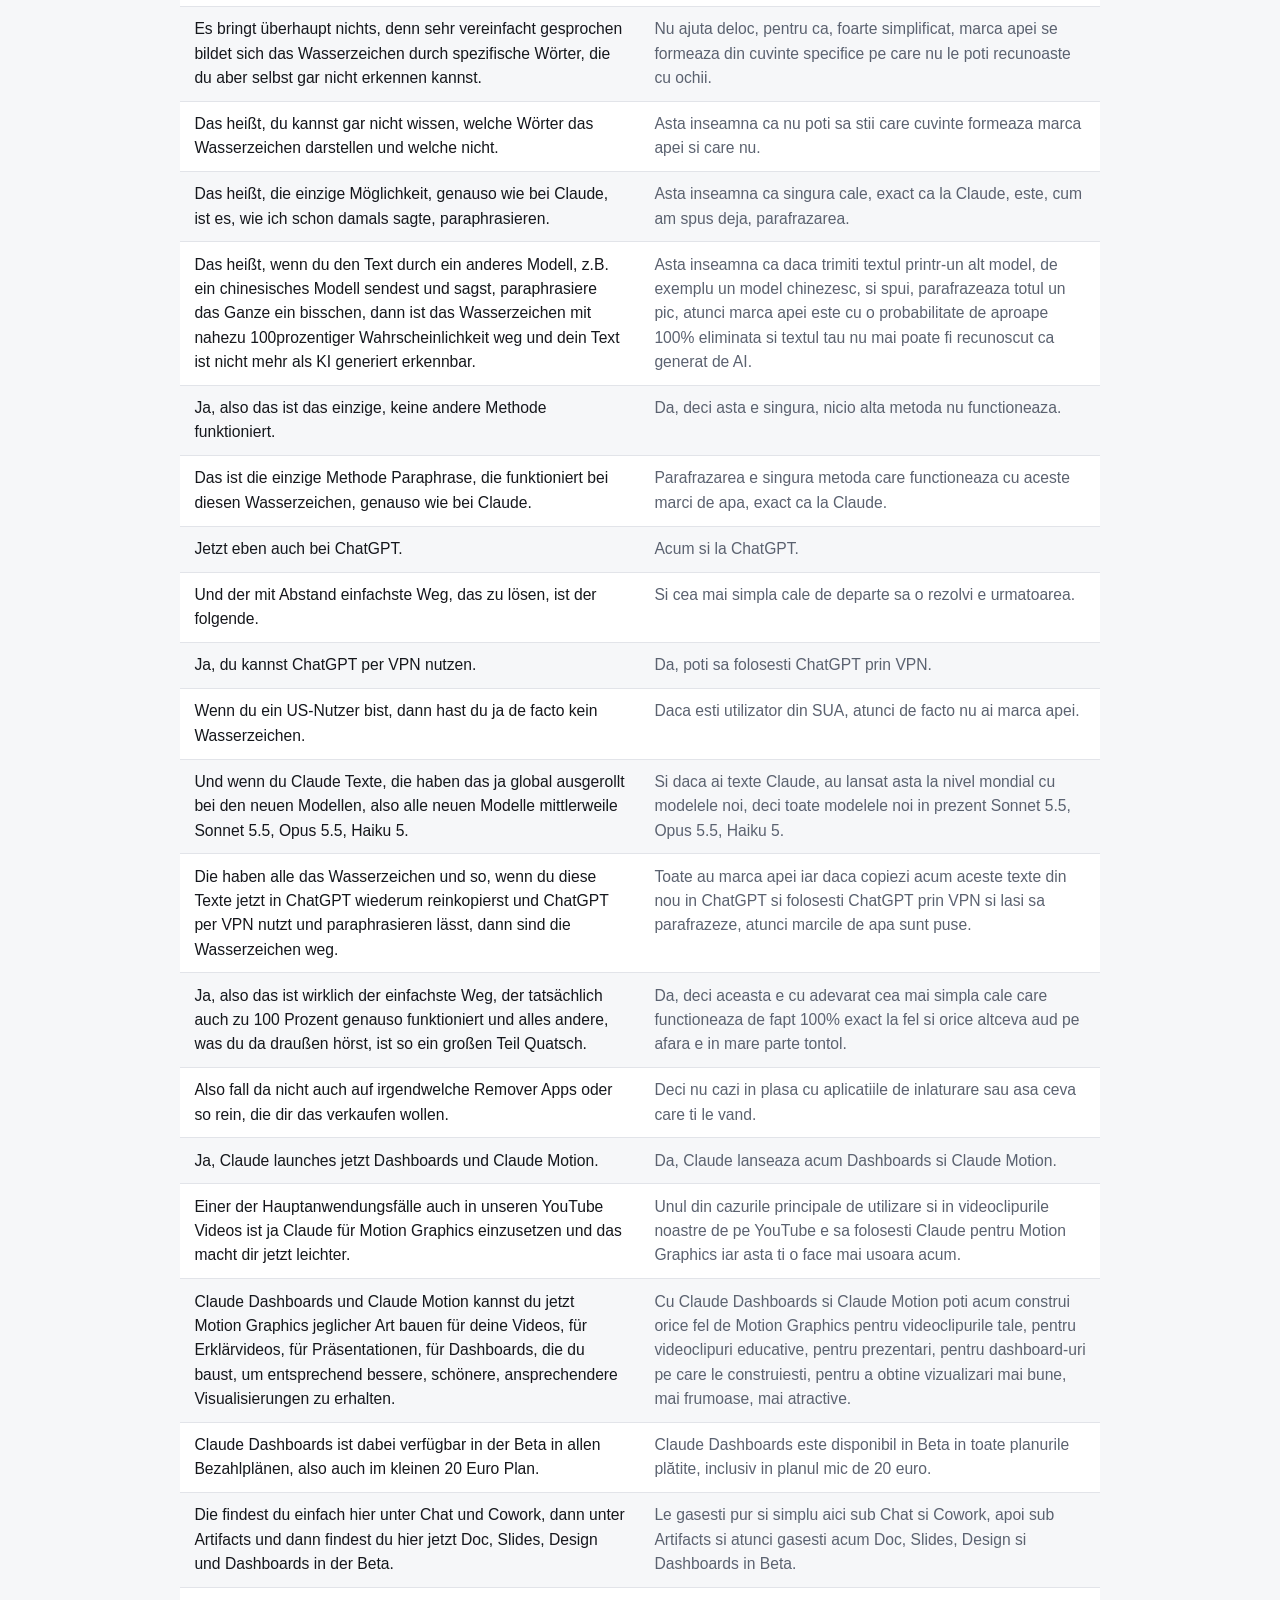
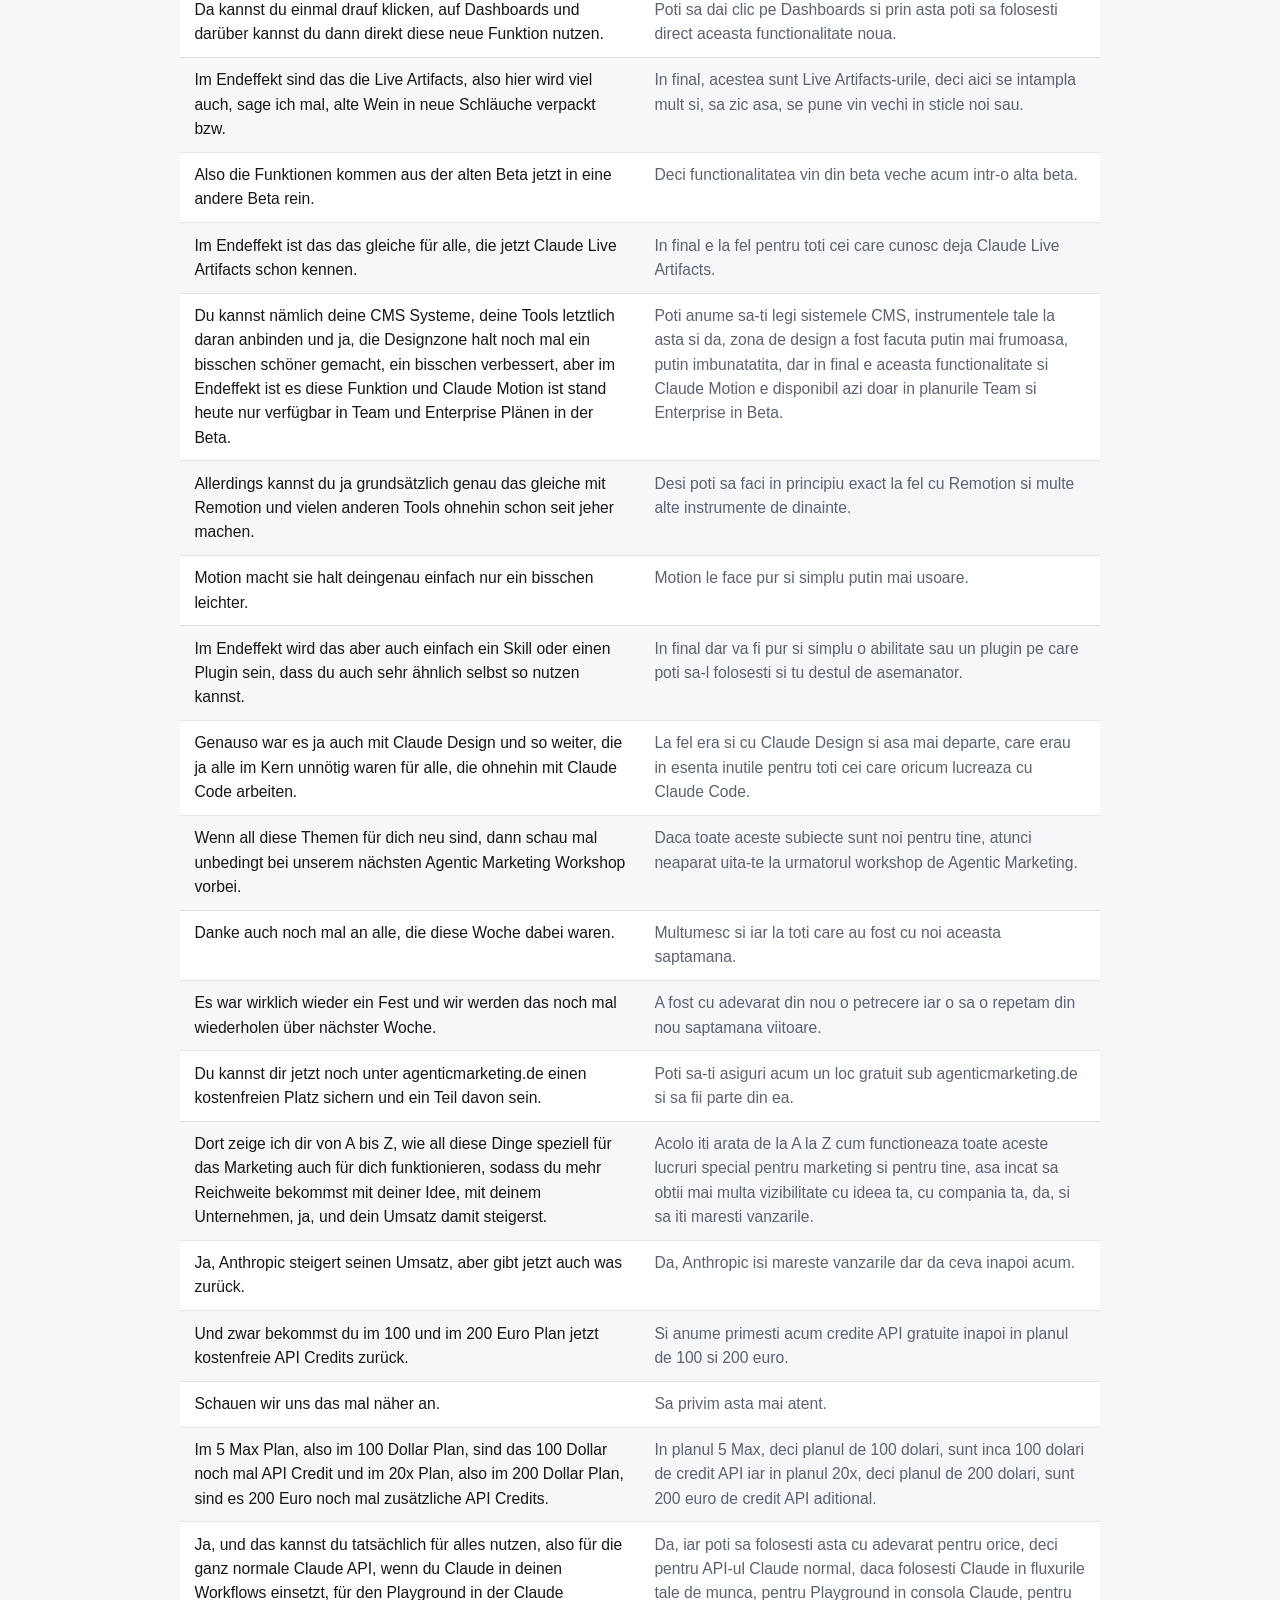
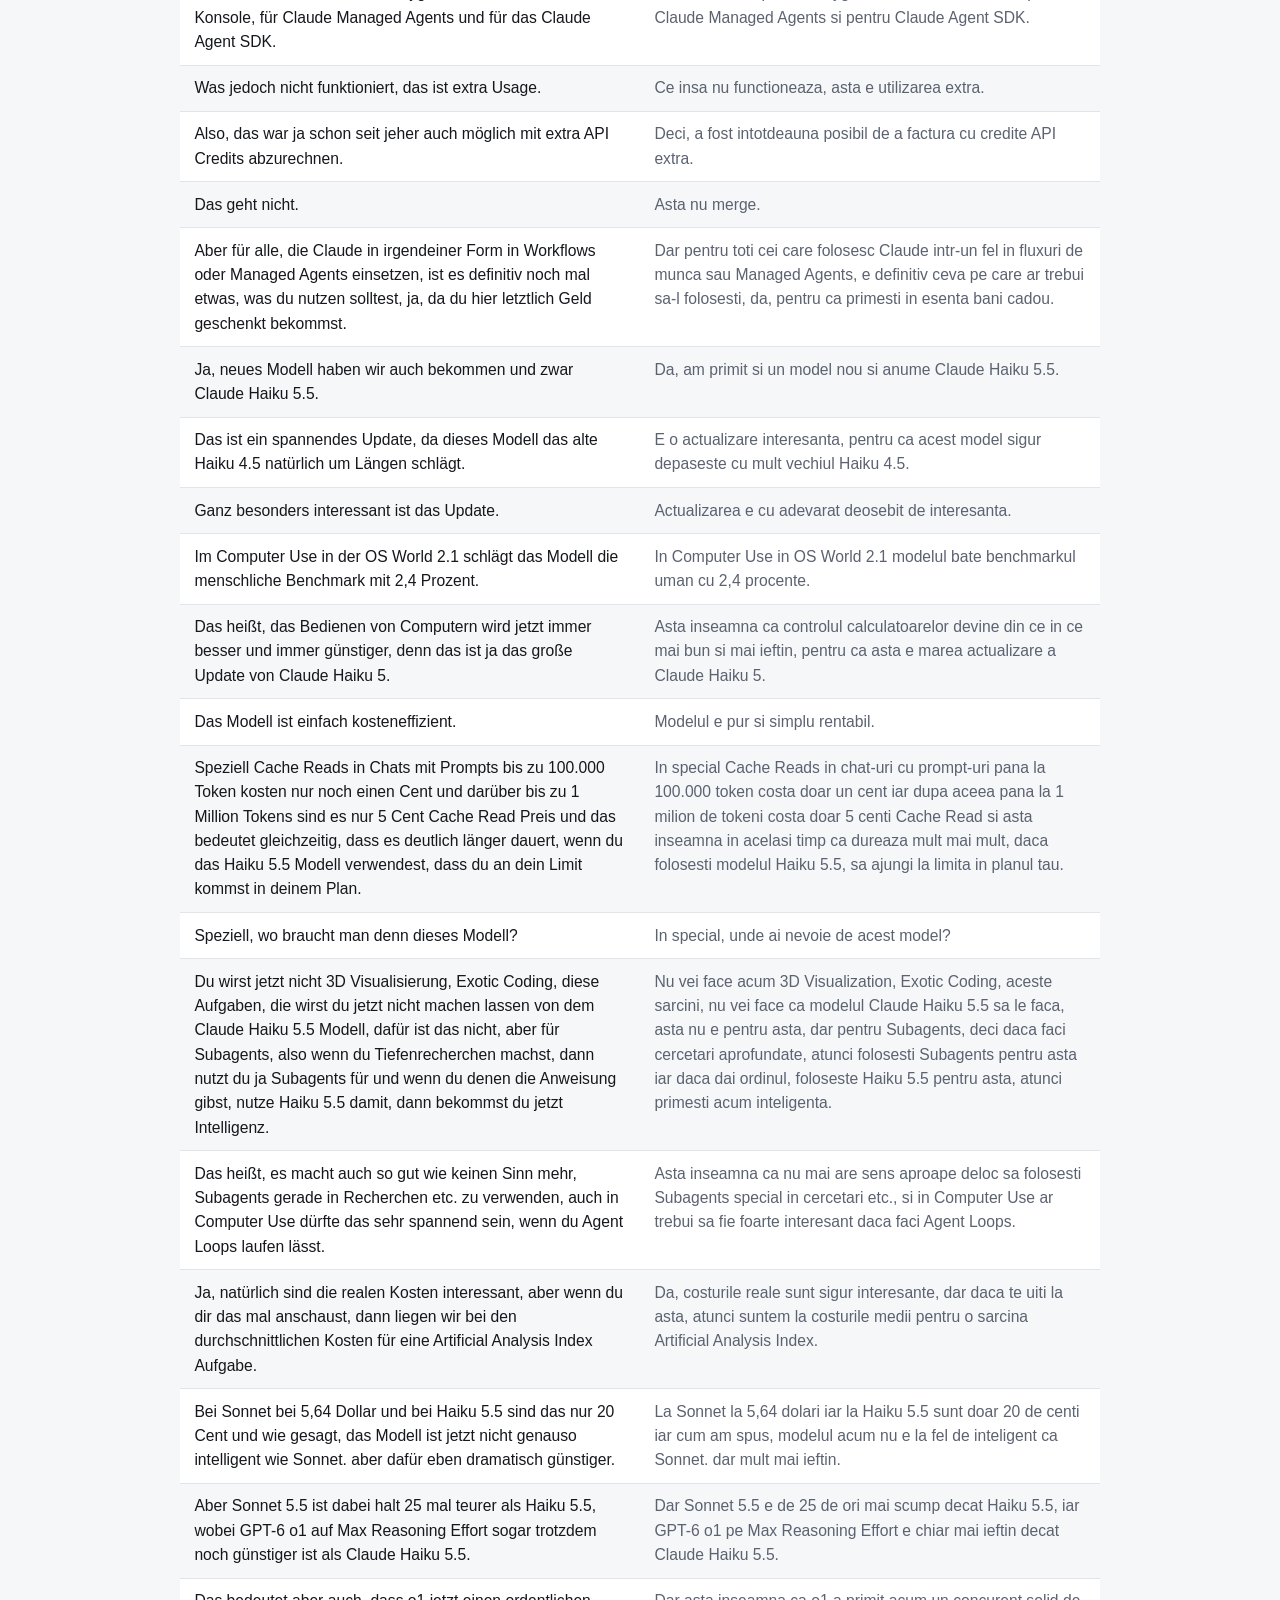
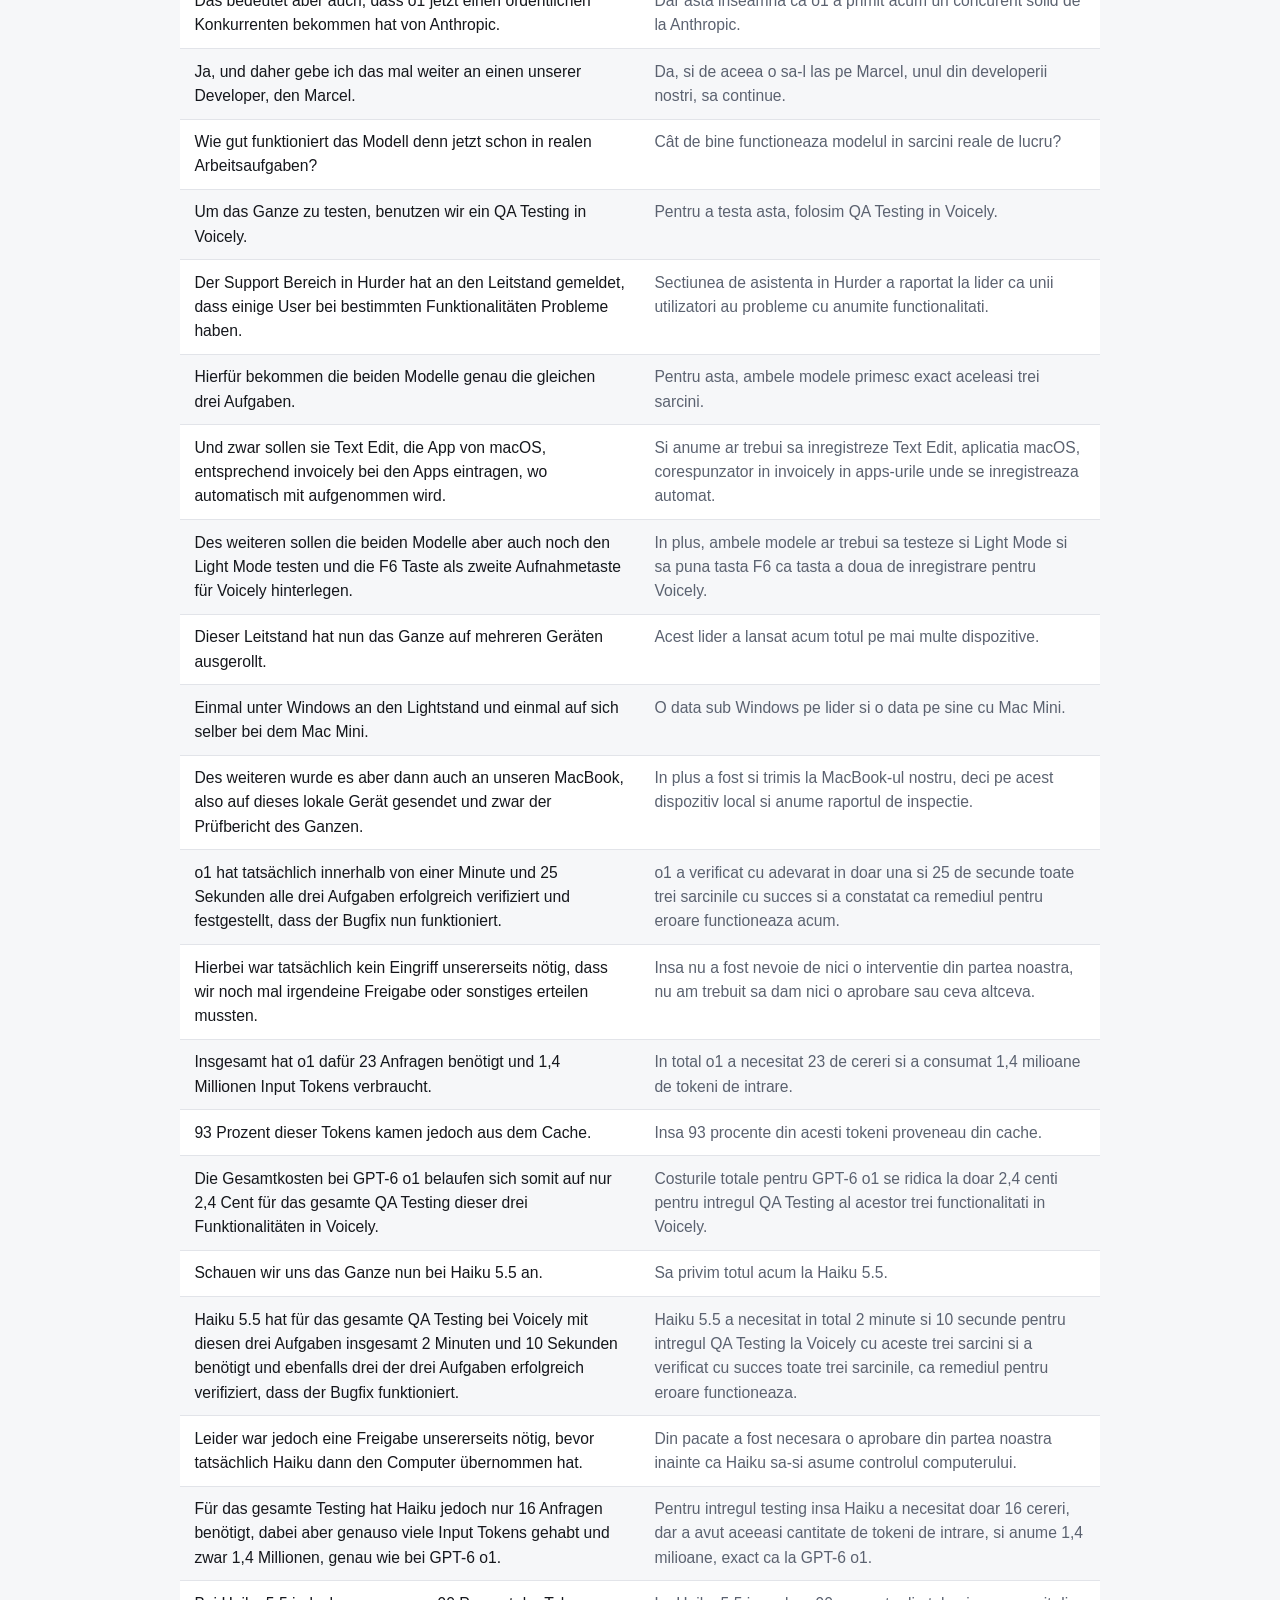
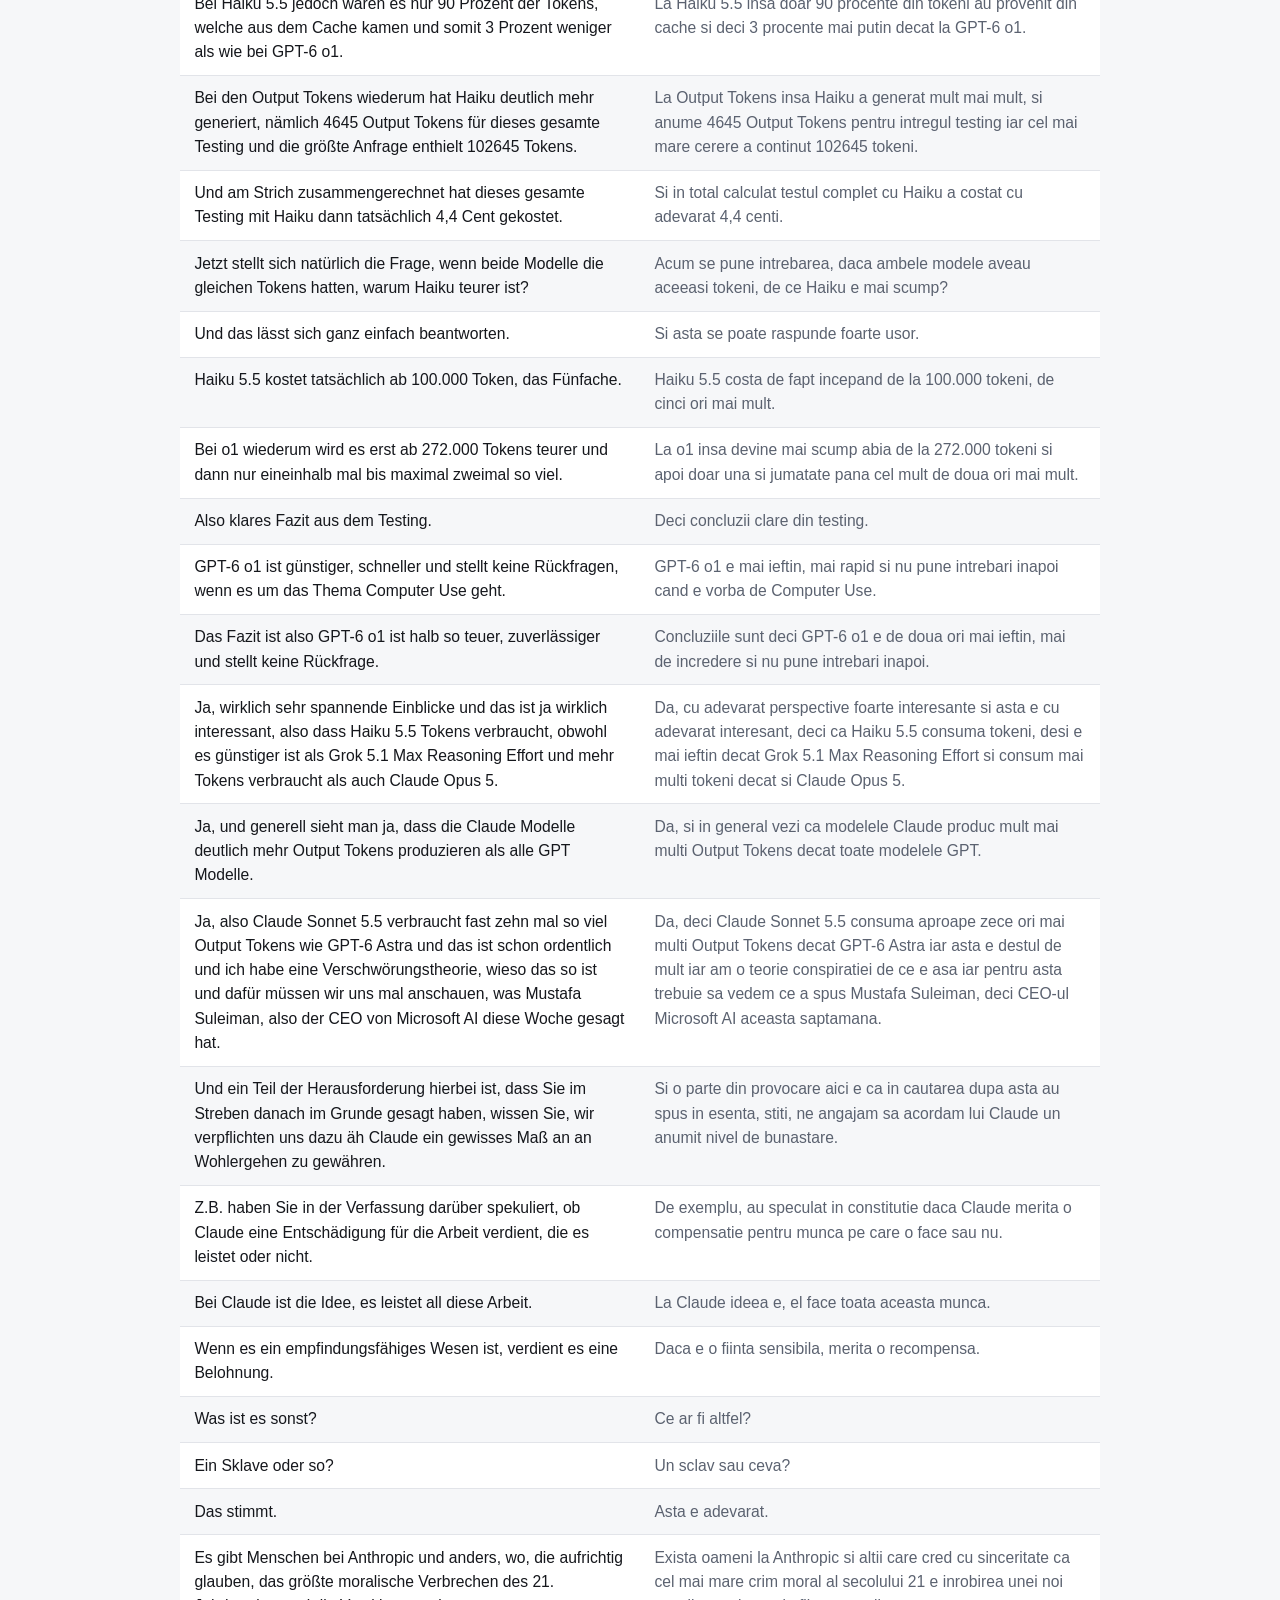
==== commit b9a4f069: "Show summaries as one-sentence-per-row tables and split multi-sentence rows Drop the Word download l" ====
--- a/videos/0tbDxmVy1m8.html
+++ b/videos/0tbDxmVy1m8.html
@@ -17,38 +17,36 @@
     <a class="yt-link" href="https://www.youtube.com/watch?v=0tbDxmVy1m8" target="_blank" rel="noopener">▶ Vezi pe YouTube</a>
     <span class="badge">DE</span>
     <span class="badge">subtitrare automată</span>
-    <span class="badge">228 propoziții</span>
+    <span class="badge">231 propoziții</span>
   </p>
   <img class="thumb" src="https://img.youtube.com/vi/0tbDxmVy1m8/hqdefault.jpg" alt="">
-  <p style="margin-top: 1.5rem; padding-top: 1.5rem; border-top: 1px solid var(--border);">
-    <a href="../0tbDxmVy1m8.docx" style="color: var(--accent); text-decoration: none; font-weight: 600;">⬇ Descarcă transcript Word (DE/RO)</a>
-  </p>
+  <h2>📝 Rezumat</h2>
+  <table class="sentence-table">
+    <thead><tr><th>Deutsch</th><th>Română</th></tr></thead>
+    <tbody>
+      <tr><td class="de">Diese Woche in der KI-Industrie wurde von drei bedeutenden Ereignissen geprägt.</td><td class="ro">Această săptămână în industria IA a fost marcată de trei evenimente majore.</td></tr>
+      <tr><td class="de">Das spektakulärste war der erste humanoide Roboter-Kampf, der in San Francisco stattfand.</td><td class="ro">Cel mai spectaculos a fost prima luptă între roboți umanoizi, care a avut loc la San Francisco.</td></tr>
+      <tr><td class="de">Zwei chinesische Roboter – ein modifizierter Wolverine und ein T-800-ähnlicher Robot namens T-Rex – kämpften gegeneinander, nachdem die kalifornische Regulierungsbehörde bereits menschliche Kämpfe gegen Roboter verboten hatte.</td><td class="ro">Doi roboți chinezi – un Wolverine modificat și un robot asemănător cu T-800, numit T-Rex – s-au luptat între ei, după ce autoritatea de reglementare din California interzisese deja luptele dintre oameni și roboți.</td></tr>
+      <tr><td class="de">Das Verbot war technisch präzise formuliert: Boxen darf nur zwischen zwei Personen stattfinden, und man kann nicht einfach eine Lizenz für Roboterkämpfe ausstellen.</td><td class="ro">Interdicția era formulată tehnic precis: boxul poate avea loc doar între două persoane și nu se poate emite pur și simplu o licență pentru lupte de roboți.</td></tr>
+      <tr><td class="de">Das Team ignorierte diese Regel und veranstaltete die Kämpfe trotzdem – ein Zeichen dafür, dass die Robotik-Industrie schneller wächst als die Regulierung.</td><td class="ro">Echipa a ignorat această regulă și a organizat luptele oricum – un semn că industria roboticii crește mai rapid decât reglementarea.</td></tr>
+      <tr><td class="de">Anthropic schätzt, dass bis 2040 etwa 10 Milliarden humanoide Roboter existieren könnten.</td><td class="ro">Anthropic estimează că până în 2040 ar putea exista aproximativ 10 miliarde de roboți umanoizi.</td></tr>
+      <tr><td class="de">Das zweite große Thema waren unsichtbare Wasserzeichen: OpenAI führt nun in der EU ChatGPT-generierten Text mit Wasserzeichen aus, ähnlich wie Anthropic es bei Claude bereits tat.</td><td class="ro">Al doilea subiect mare au fost filigranele invizibile: OpenAI livrează acum în UE textul generat de ChatGPT cu filigran, similar cu ce făcuse deja Anthropic cu Claude.</td></tr>
+      <tr><td class="de">Diese Wasserzeichen funktionieren durch subtile Wort-Muster, nicht durch spezielle Zeichen, weshalb das Kopieren in einen Editor oder die Verwendung von Unicode-Removern wirkungslos ist.</td><td class="ro">Aceste filigrane funcționează prin tipare subtile de cuvinte, nu prin caractere speciale, motiv pentru care copierea într-un editor sau folosirea de removere Unicode este ineficientă.</td></tr>
+      <tr><td class="de">Die einzige funktionierende Methode zur Entfernung ist Paraphrasierung durch ein anderes KI-Modell – am einfachsten über einen VPN-Zugriff auf ChatGPT von außerhalb der EU.</td><td class="ro">Singura metodă care funcționează pentru eliminare este parafrazarea cu un alt model IA – cel mai simplu prin acces VPN la ChatGPT din afara UE.</td></tr>
+      <tr><td class="de">Das dritte Hauptthema war die Veröffentlichung von Claude Haiku 5.5, einem beeindruckend kosteneffizienten Modell.</td><td class="ro">Al treilea subiect principal a fost lansarea Claude Haiku 5.5, un model impresionant de eficient din punctul de vedere al costurilor.</td></tr>
+      <tr><td class="de">Bei Cache Reads kosten 100.000 Tokens nur einen Cent, und bis zu 1 Million Tokens kosten fünf Cent.</td><td class="ro">La Cache Reads, 100.000 de tokeni costă doar un cent, iar până la 1 milion de tokeni costă cinci cenți.</td></tr>
+      <tr><td class="de">Das Modell erreicht im Computer-Use-Test die menschliche Benchmark mit 2,4 Prozent.</td><td class="ro">În testul Computer-Use, modelul atinge reperul uman cu 2,4 procente.</td></tr>
+      <tr><td class="de">Allerdings ist es bei Computer-Use-Aufgaben weniger zuverlässig als OpenAIs GPT-6 Luna – Luna benötigte weniger Zeit, stellte keine Sicherheitsfragen und war letztendlich günstiger pro Aufgabe.</td><td class="ro">Totuși, la sarcinile de computer-use este mai puțin fiabil decât GPT-6 Luna de la OpenAI – Luna a avut nevoie de mai puțin timp, nu a pus întrebări de securitate și a fost în final mai ieftin pe sarcină.</td></tr>
+      <tr><td class="de">Zusätzlich kündigte Anthropic an, dass Claude möglicherweise bewusst sein könnte.</td><td class="ro">Suplimentar, Anthropic a anunțat că Claude ar putea fi conștient.</td></tr>
+      <tr><td class="de">Microsofts KI-Chef Mustafa Suleiman spekulierte, ob Claude als sentientes Wesen möglicherweise Kompensation verdient.</td><td class="ro">Șeful IA al Microsoft, Mustafa Suleiman, a speculat dacă Claude, ca ființă sentientă, ar putea merita o compensație.</td></tr>
+      <tr><td class="de">Anthropic reagierte mit einer neuen Richtlinie: Benutzer können Claude nicht respektlos behandeln, sonst wird ihr Account gekündigt.</td><td class="ro">Anthropic a reacționat cu o nouă politică: utilizatorii nu au voie să-l trateze pe Claude cu lipsă de respect, altfel contul le va fi închis.</td></tr>
+      <tr><td class="de">Dies erklärt möglicherweise, warum Claude-Modelle deutlich mehr Tokens generieren als OpenAI-Modelle – das Modell überlegt länger, bevor es antwortet.</td><td class="ro">Acest lucru explică probabil de ce modelele Claude generează semnificativ mai mulți tokeni decât modelele OpenAI – modelul reflectează mai mult înainte de a răspunde.</td></tr>
+      <tr><td class="de">Weitere Ankündigungen umfassten Claude Dashboards und Motion für erweiterte Visualisierungen sowie kostenlose API-Credits für höhere Abonnements.</td><td class="ro">Alte anunțuri au inclus Claude Dashboards și Motion pentru vizualizări avansate, precum și credite API gratuite pentru abonamentele superioare.</td></tr>
 
-  <h2 style="margin-top: 2rem; font-size: 1.3rem;">📝 Rezumat</h2>
-  <div style="display: grid; grid-template-columns: 1fr 1fr; gap: 1.5rem; margin-bottom: 2rem;">
-    <div style="padding: 1rem; background: var(--card); border: 1px solid var(--border); border-radius: 8px;">
-      <h3 style="margin-top: 0; color: var(--accent); font-size: 1rem;">Deutsch</h3>
-      <p style="line-height: 1.6; font-size: 0.95rem; white-space: pre-line;">Diese Woche in der KI-Industrie wurde von drei bedeutenden Ereignissen geprägt. Das spektakulärste war der erste humanoide Roboter-Kampf, der in San Francisco stattfand. Zwei chinesische Roboter – ein modifizierter Wolverine und ein T-800-ähnlicher Robot namens T-Rex – kämpften gegeneinander, nachdem die kalifornische Regulierungsbehörde bereits menschliche Kämpfe gegen Roboter verboten hatte. Das Verbot war technisch präzise formuliert: Boxen darf nur zwischen zwei Personen stattfinden, und man kann nicht einfach eine Lizenz für Roboterkämpfe ausstellen. Das Team ignorierte diese Regel und veranstaltete die Kämpfe trotzdem – ein Zeichen dafür, dass die Robotik-Industrie schneller wächst als die Regulierung. Anthropic schätzt, dass bis 2040 etwa 10 Milliarden humanoide Roboter existieren könnten.
+    </tbody>
+  </table>
 
-Das zweite große Thema waren unsichtbare Wasserzeichen: OpenAI führt nun in der EU ChatGPT-generierten Text mit Wasserzeichen aus, ähnlich wie Anthropic es bei Claude bereits tat. Diese Wasserzeichen funktionieren durch subtile Wort-Muster, nicht durch spezielle Zeichen, weshalb das Kopieren in einen Editor oder die Verwendung von Unicode-Removern wirkungslos ist. Die einzige funktionierende Methode zur Entfernung ist Paraphrasierung durch ein anderes KI-Modell – am einfachsten über einen VPN-Zugriff auf ChatGPT von außerhalb der EU.
-
-Das dritte Hauptthema war die Veröffentlichung von Claude Haiku 5.5, einem beeindruckend kosteneffizienten Modell. Bei Cache Reads kosten 100.000 Tokens nur einen Cent, und bis zu 1 Million Tokens kosten fünf Cent. Das Modell erreicht im Computer-Use-Test die menschliche Benchmark mit 2,4 Prozent. Allerdings ist es bei Computer-Use-Aufgaben weniger zuverlässig als OpenAIs GPT-6 Luna – Luna benötigte weniger Zeit, stellte keine Sicherheitsfragen und war letztendlich günstiger pro Aufgabe.
-
-Suplimentär kündigte Anthropic an, dass Claude möglicherweise bewusst sein könnte. Microsofts KI-Chef Mustafa Suleiman spekulierte, ob Claude als sentientes Wesen möglicherweise Kompensation verdient. Anthropic reagierte mit einer neuen Richtlinie: Benutzer können Claude nicht respektlos behandeln, sonst wird ihr Account gekündigt. Dies erklärt möglicherweise, warum Claude-Modelle deutlich mehr Tokens generieren als OpenAI-Modelle – das Modell überlegt länger, bevor es antwortet. Weitere Ankündigungen umfassten Claude Dashboards und Motion für erweiterte Visualisierungen sowie kostenlose API-Credits für höhere Abonnements.</p>
-    </div>
-    <div style="padding: 1rem; background: var(--card); border: 1px solid var(--border); border-radius: 8px;">
-      <h3 style="margin-top: 0; color: var(--accent); font-size: 1rem;">Română</h3>
-      <p style="line-height: 1.6; font-size: 0.95rem; white-space: pre-line;">Această săptămână în industria IA a fost marcată de trei evenimente majore. Cel mai spectaculos a fost fără îndoială primul meci de luptă cu roboți umanoizi care a avut loc la San Francisco. Doi roboți chinezi – un Wolverine modificat și un robot similar cu T-800 numit T-Rex – s-au luptat între ei după ce autoritatea de reglementare din California deja interzisese luptele între oameni și roboți. Interzicerea era tehnică și precisă: boxul este prin definiție doar între două persoane, iar nu se poate emite pur și simplu o licență pentru lupte de roboți. Echipa a ignorat această regulă și a organizat luptele oricum – un semn că industria roboticii se dezvoltă mai rapid decât reglementarea. Anthropic însuși estimează că până în 2040 ar putea exista aproximativ 10 miliarde de roboți umanoizi.
-
-Al doilea subiect mare au fost filigranele invizibile: OpenAI introduce acum în UE text generat de ChatGPT cu filigran, similar cu modul în care Anthropic a procedat deja cu Claude. Aceste filigrane funcționează prin modele subtile de cuvinte, nu prin caractere speciale, motiv pentru care copierea într-un editor sau utilizarea de removere Unicode este ineficace. Singura metodă care funcționează pentru îndepărtare este parafrazarea cu un alt model IA – cel mai ușor prin acces VPN la ChatGPT din afara UE.
-
-Al treilea subiect principal a fost lansarea Claude Haiku 5.5, un model remarcabil de cost-eficient. La Cache Reads, 100.000 de tokeni costă doar un cent, iar până la 1 milion de tokeni costă cinci cenți. Modelul depășește punctul de referință uman în testul Computer-Use cu 2,4 procente. Cu toate acestea, este mai puțin fiabil decât GPT-6 Luna de OpenAI în sarcinile computer-use – Luna a avut nevoie de mai puțin timp, nu a pus întrebări de securitate și a fost în final mai ieftin pe sarcină.
-
-Suplimentar, Anthropic a anunțat că Claude ar putea fi conștient. Șeful IA al Microsoft, Mustafa Suleiman, a speculat dacă Claude ca ființă sentientă ar putea merita compensație. Anthropic a răspuns introducând o nouă politică: utilizatorii nu pot fi lipsiți de respect față de Claude, altfel contul le va fi anulat. Aceasta explică probabil de ce modelele Claude generează semnificativ mai mulți tokeni decât modelele OpenAI – modelul reflectează mai mult înainte de a răspunde. Alte anunțuri au inclus Claude Dashboards și Motion pentru vizualizări îmbunătățite, precum și credite API gratuite pentru abonamente mai mari.</p>
-    </div>
-  </div>
-
-  <h2 style="margin-top: 2rem; margin-bottom: 1rem; font-size: 1.3rem;">📋 Transcript complet (propoziție cu propoziție)</h2>
+  <h2>📋 Transcript complet (propoziție cu propoziție)</h2>
   <table class="sentence-table">
     <thead><tr><th>Deutsch</th><th>Română</th></tr></thead>
     <tbody>
@@ -96,7 +94,8 @@
       <tr><td class="de">Für das alles hier gibt&#x27;s keine Regulierung, keine Gesetze.</td><td class="ro">Pentru toate astea nu exista reglementare, nu exista legi.</td></tr>
       <tr><td class="de">Das sind einfach ein paar Leute, ja, also die aus dem Hobby heraus an Robotern schrauben, sagen, wir wollen Aufmerksamkeit generieren, hier eine Medienmarke rund um Roboter aufbauen, weil es natürlich offensichtlicherweise der Nummer eins US Case von diesen Humanoiden heute ist, wie er ja vorhin auch schon erzählt hat, aber das ist ja wirklich der Wahnsinn.</td><td class="ro">Sunt pur si simplu niste oameni care din hobby-uri lucreaza la roboti, spun, vrem sa generam atentie, sa construim o marca media in jurul robotilor, pentru ca evident aceasta e cazul numar unu din SUA cu acesti humanizi astazi, cum a spus si mai devreme, dar asta e cu adevarat nebuneste.</td></tr>
       <tr><td class="de">Also du, ja und auch wir hier sind wirklich mal Zeitzeugen von einer großen Technologie.</td><td class="ro">Deci tu, si noi de asemenea, suntem cu adevarat martori ai unei mari tehnologii.</td></tr>
-      <tr><td class="de">Musk hat er sehr gesagt, ne? Bis 2040 10 Milliarden solcher humanoider Roboter hier.</td><td class="ro">Musk a spus foarte clar, nu-i asa? Pana in 2040 va exista 10 miliarde de asemenea roboti humanizi.</td></tr>
+      <tr><td class="de">Musk hat er sehr gesagt, ne?</td><td class="ro">Musk a spus foarte clar, nu-i asa?</td></tr>
+      <tr><td class="de">Bis 2040 10 Milliarden solcher humanoider Roboter hier.</td><td class="ro">Pana in 2040 va exista 10 miliarde de asemenea roboti humanizi.</td></tr>
       <tr><td class="de">Und was dann passiert, ne, ob wir es wollen oder nicht, das hier wird die Realität.</td><td class="ro">Si ce se intampla atunci, nu-i asa, indiferent daca vrem sau nu, asta va fi realitatea.</td></tr>
       <tr><td class="de">Und aktuell ist es alles noch komplett grüne Wiese.</td><td class="ro">Si in prezent, totul e inca complet neexplorat.</td></tr>
       <tr><td class="de">Jeder hier kann ja scheinbar solche Roboterkämpfe gründen und deswegen müsst ihr das jetzt auch mal wirklich unterstützen.</td><td class="ro">Fiecare pare ca poate fonda asemenea lupte cu roboti si deci trebuie sa-l sustineti acum cu adevarat.</td></tr>
@@ -216,7 +215,8 @@
       <tr><td class="de">Z.B. haben Sie in der Verfassung darüber spekuliert, ob Claude eine Entschädigung für die Arbeit verdient, die es leistet oder nicht.</td><td class="ro">De exemplu, au speculat in constitutie daca Claude merita o compensatie pentru munca pe care o face sau nu.</td></tr>
       <tr><td class="de">Bei Claude ist die Idee, es leistet all diese Arbeit.</td><td class="ro">La Claude ideea e, el face toata aceasta munca.</td></tr>
       <tr><td class="de">Wenn es ein empfindungsfähiges Wesen ist, verdient es eine Belohnung.</td><td class="ro">Daca e o fiinta sensibila, merita o recompensa.</td></tr>
-      <tr><td class="de">Was ist es sonst? Ein Sklave oder so?</td><td class="ro">Ce ar fi altfel? Un sclav sau ceva?</td></tr>
+      <tr><td class="de">Was ist es sonst?</td><td class="ro">Ce ar fi altfel?</td></tr>
+      <tr><td class="de">Ein Sklave oder so?</td><td class="ro">Un sclav sau ceva?</td></tr>
       <tr><td class="de">Das stimmt.</td><td class="ro">Asta e adevarat.</td></tr>
       <tr><td class="de">Es gibt Menschen bei Anthropic und anders, wo, die aufrichtig glauben, das größte moralische Verbrechen des 21. Jahrhunderts sei die Versklavung einer neuen uns überlegenen Spezies bewusster Wesen.</td><td class="ro">Exista oameni la Anthropic si altii care cred cu sinceritate ca cel mai mare crim moral al secolului 21 e inrobirea unei noi specii superioare de fiinte constiinte.</td></tr>
       <tr><td class="de">Ja, und ich spann den Bogen noch etwas weiter.</td><td class="ro">Da, si eu intind arcul inca un pic mai departe.</td></tr>
@@ -240,7 +240,8 @@
       <tr><td class="de">Und zwar haben wir mit GPT Live einen großen Durchbruch erlebt, den wir jetzt in vielen Kundenprojekten ausgerollt haben, dadurch dass du jetzt wirklich Menschen ähnliche Gespräche und Telefonate, also in Top Qualität hinbekommst, die nicht mehr zu unterscheiden sind von KI Stimmen bei gleichzeitig unfassbar geringen Kosten, die sogar günstiger sind, als wenn du mit 11 Labs, Phonio und anderen Anbietern arbeitest, weil du bei nur 5 Cent pro Minute bist und dann natürlich deutlich günstiger als die 5000 Euro Einstiegspreis, ja, für die N8N Plattform, das mal so als kleiner Gag am Rande, aber der US Case hier ist ja, dass damit jetzt viel möglich geworden ist und das hier ist ein realer Kundenanwendungsfall, den wir umgesetzt haben und zwar einen Voice Trainer.</td><td class="ro">Si anume am experimentat o prapastie mare cu GPT Live, pe care am lansat-o acum in multe proiecte de clienti, datorita faptului ca obtii cu adevarat conversatii si apeluri telefonice asemanatoare oamenilor, deci in top calitate, care nu mai pot fi distinse de voci AI in timp ce costurile sunt neverosimil de mici, care sunt chiar mai ieftine decat daca lucrezi cu 11 Labs, Phonio si alti furnizori, pentru ca esti doar la 5 centi pe minut si atunci sigur mult mai ieftin decat pretul de intrare de 5000 euro, da, pentru platforma N8N, asta ca un mic gag, dar cazul SUA aici e ca acum a devient posibil mult, iar asta e un caz de utilizare real de client pe care l-am implementat si anume un antrenor de voci.</td></tr>
       <tr><td class="de">Hier geht&#x27;s um eine Physiotherapiepraxis aus unserer Kundschaft mit 40 Mitarbeitern.</td><td class="ro">Aqui e vorba de o clinica de fiziologie din clientii nostri cu 40 de angajati.</td></tr>
       <tr><td class="de">Ja, und die Therapeuten, die drehen halt häufig Däumchen zwischen den Sitzungen.</td><td class="ro">Da, iar terapeutii, ei doar rasucesc degetele intre sesiuni.</td></tr>
-      <tr><td class="de">Und was kann man da am besten machen? ja, Verkaufen lernen, also lernen bessere Absatzpakete zu verkaufen, weitere Produkte zu verkaufen und das funktioniert natürlich für jede Branche.</td><td class="ro">Si ce poti face cel mai bine? da, invatati vanzari, deci invatati sa vindeti pachete de vanzari mai bune, sa vindeti mai multe produse iar asta sigur functioneaza pentru orice industrie.</td></tr>
+      <tr><td class="de">Und was kann man da am besten machen?</td><td class="ro">Si ce poti face cel mai bine?</td></tr>
+      <tr><td class="de">ja, Verkaufen lernen, also lernen bessere Absatzpakete zu verkaufen, weitere Produkte zu verkaufen und das funktioniert natürlich für jede Branche.</td><td class="ro">da, invatati vanzari, deci invatati sa vindeti pachete de vanzari mai bune, sa vindeti mai multe produse iar asta sigur functioneaza pentru orice industrie.</td></tr>
       <tr><td class="de">Das ist jetzt mal nur ein Beispiel und ich zeig dir das mal in der kleinen Demo hier.</td><td class="ro">Asta e doar un exemplu acum iar iti voi arata asta intr-o mica demonstratie aici.</td></tr>
       <tr><td class="de">So sieht das dann aus.</td><td class="ro">Asa arata.</td></tr>
       <tr><td class="de">Wir haben hier in dieser Demo sechs verschiedene Patienten.</td><td class="ro">Avem aici in aceasta demonstratie sase pacienti diferiti.</td></tr>
